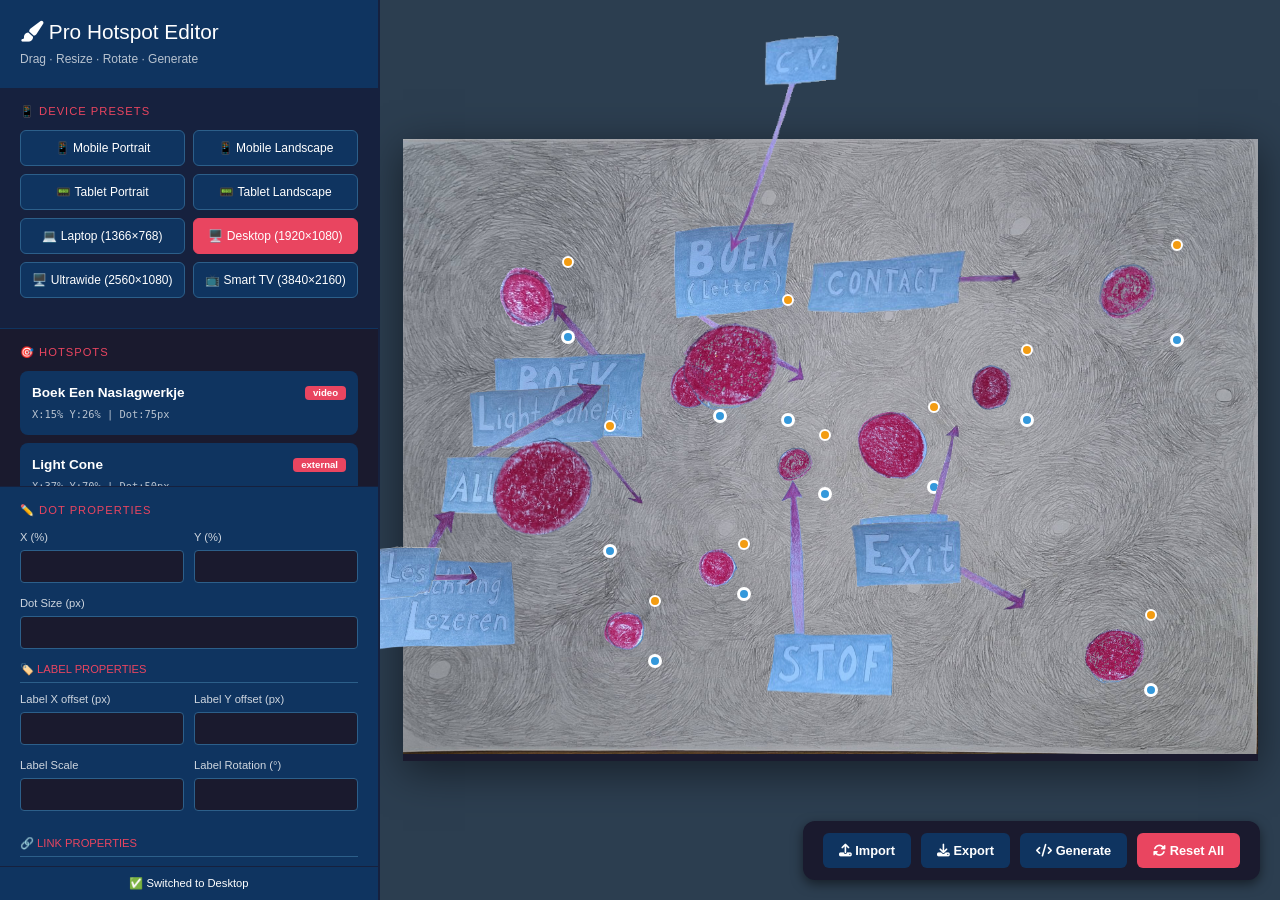
==== editor.html @ 4a000e0f "fixes" ====
<!DOCTYPE html>
<html lang="en">
<head>
  <meta charset="UTF-8">
  <meta name="viewport" content="width=device-width, initial-scale=1.0, viewport-fit=cover">
  <title>Pro Hotspot Editor - Francien van Everdingen</title>
  <link href="https://cdn.jsdelivr.net/npm/bootstrap@5.3.3/dist/css/bootstrap.min.css" rel="stylesheet">
  <link rel="stylesheet" href="https://cdnjs.cloudflare.com/ajax/libs/font-awesome/6.4.0/css/all.min.css">
  <style>
    * { margin: 0; padding: 0; box-sizing: border-box; }
    body { background: #0a0a1a; font-family: 'Segoe UI', sans-serif; overflow: hidden; }
    
    /* Main Layout */
    .editor-container { display: flex; height: 100vh; width: 100vw; }
    
    /* Toolbar - Left Side */
    .toolbar { background: #1a1a2e; color: white; width: 380px; display: flex; flex-direction: column; border-right: 2px solid #16213e; overflow-y: auto; z-index: 100; }
    .toolbar-header { padding: 20px; background: #0f3460; }
    .toolbar-header h2 { margin: 0 0 5px; font-size: 1.3rem; }
    .toolbar-header p { margin: 0; font-size: 0.75rem; opacity: 0.7; }
    
    /* Device Selector */
    .device-section { padding: 15px 20px; background: #16213e; border-bottom: 1px solid #0f3460; }
    .section-title { font-size: 0.7rem; text-transform: uppercase; letter-spacing: 1px; margin-bottom: 10px; color: #e94560; }
    .device-grid { display: grid; grid-template-columns: repeat(2, 1fr); gap: 8px; margin-bottom: 15px; }
    .device-btn { background: #0f3460; border: 1px solid #2c5f8a; color: white; padding: 8px; border-radius: 6px; cursor: pointer; font-size: 0.75rem; transition: all 0.2s; text-align: center; }
    .device-btn:hover { background: #1a5276; }
    .device-btn.active { background: #e94560; border-color: #e94560; }
    .orientation-toggle { display: flex; gap: 10px; margin-top: 10px; }
    .ori-btn { flex: 1; background: #0f3460; border: 1px solid #2c5f8a; color: white; padding: 6px; border-radius: 6px; cursor: pointer; font-size: 0.7rem; text-align: center; }
    .ori-btn.active { background: #e94560; }
    
    /* Hotspot List */
    .hotspot-section { flex: 1; overflow-y: auto; padding: 15px 20px; }
    .hotspot-item { background: #0f3460; border-radius: 8px; padding: 10px; margin-bottom: 8px; cursor: pointer; border: 2px solid transparent; transition: all 0.2s; }
    .hotspot-item:hover { background: #1a5276; transform: translateX(3px); }
    .hotspot-item.selected { border-color: #e94560; background: #1a5276; }
    .hotspot-name { font-weight: bold; font-size: 0.85rem; display: flex; justify-content: space-between; align-items: center; }
    .hotspot-name .badge { background: #e94560; padding: 2px 8px; border-radius: 4px; font-size: 0.6rem; }
    .hotspot-coords { font-size: 0.65rem; opacity: 0.7; font-family: monospace; margin-top: 4px; }
    
    /* Property Editor */
    .property-editor { background: #0f3460; border-top: 1px solid #16213e; padding: 15px 20px; max-height: 380px; overflow-y: auto; }
    .prop-group { margin-bottom: 12px; }
    .prop-group label { display: block; font-size: 0.7rem; margin-bottom: 4px; opacity: 0.8; }
    .prop-group input, .prop-group select { width: 100%; padding: 6px 10px; background: #1a1a2e; border: 1px solid #2c5f8a; color: white; border-radius: 4px; font-size: 0.8rem; }
    .prop-row { display: flex; gap: 10px; }
    .prop-row .prop-group { flex: 1; }
    .section-divider { font-size: 0.7rem; margin: 12px 0 8px; color: #e94560; border-bottom: 1px solid #2c5f8a; padding-bottom: 4px; }
    
    /* Preview Area */
    .preview-area { flex: 1; background: #2c3e50; display: flex; align-items: center; justify-content: center; overflow: auto; position: relative; }
    .artboard-frame { background: #1a1a2e; box-shadow: 0 10px 40px rgba(0,0,0,0.5); position: relative; transition: all 0.2s ease; }
    .artwork-container { position: relative; display: inline-block; }
    .artwork-image { display: block; width: 100%; height: auto; user-select: none; pointer-events: none; }
    .hotspots-layer { position: absolute; top: 0; left: 0; width: 100%; height: 100%; }
    
    /* Hotspot Editor Elements */
    .hotspot-edit { position: absolute; z-index: 50; }
    .hotspot-edit.selected { z-index: 100; }
    .hotspot-dot-edit { position: absolute; top: 50%; left: 50%; transform: translate(-50%, -50%); background-size: contain; background-repeat: no-repeat; background-position: center; cursor: move; }
    .hotspot-dot-edit::after { content: ''; position: absolute; top: -3px; left: -3px; right: -3px; bottom: -3px; border: 2px solid #e94560; border-radius: 50%; opacity: 0; pointer-events: none; }
    .hotspot-edit.selected .hotspot-dot-edit::after { opacity: 1; }
    .dot-resize { position: absolute; width: 14px; height: 14px; background: #e94560; border: 2px solid white; border-radius: 50%; bottom: -7px; right: -7px; cursor: se-resize; z-index: 102; }
    .label-edit { position: absolute; cursor: move; }
    .label-edit img { display: block; max-width: none; pointer-events: none; }
    .label-resize { position: absolute; width: 12px; height: 12px; background: #3498db; border: 2px solid white; border-radius: 50%; bottom: -6px; right: -6px; cursor: se-resize; z-index: 102; }
    .label-rotate { position: absolute; width: 12px; height: 12px; background: #f39c12; border: 2px solid white; border-radius: 50%; top: -6px; right: -6px; cursor: grab; z-index: 102; }
    
    /* Control Panel */
    .control-panel { position: fixed; bottom: 20px; right: 20px; background: #1a1a2e; border-radius: 12px; padding: 12px 20px; display: flex; gap: 10px; z-index: 200; box-shadow: 0 4px 12px rgba(0,0,0,0.5); }
    .control-panel button { background: #e94560; border: none; color: white; padding: 8px 16px; border-radius: 6px; cursor: pointer; font-weight: bold; font-size: 0.8rem; }
    .control-panel button.secondary { background: #0f3460; }
    .control-panel button:hover { opacity: 0.9; transform: scale(1.02); }
    
    /* Modal */
    .modal-overlay { position: fixed; top: 0; left: 0; width: 100%; height: 100%; background: rgba(0,0,0,0.95); z-index: 1000; display: none; align-items: center; justify-content: center; }
    .modal-content { background: #1a1a2e; border-radius: 16px; max-width: 95%; max-height: 90%; width: 1000px; overflow: hidden; display: flex; flex-direction: column; }
    .modal-header { padding: 20px; border-bottom: 1px solid #0f3460; display: flex; justify-content: space-between; }
    .modal-body { padding: 20px; overflow-y: auto; max-height: 70vh; }
    .modal-body pre { background: #0f3460; padding: 15px; border-radius: 8px; overflow-x: auto; font-size: 11px; color: #a8e6cf; white-space: pre-wrap; }
    .modal-footer { padding: 20px; border-top: 1px solid #0f3460; display: flex; gap: 10px; justify-content: flex-end; }
    .close-modal { background: #e94560; border: none; color: white; padding: 8px 16px; border-radius: 6px; cursor: pointer; }
    .tab-btn { background: none; border: none; color: white; cursor: pointer; padding: 5px 15px; margin-right: 5px; }
    .tab-btn.active { background: #e94560; border-radius: 4px; }
    .code-content { display: none; }
    .code-content.active { display: block; }
    
    .status-bar { padding: 8px 20px; background: #0f3460; font-size: 0.7rem; text-align: center; border-top: 1px solid #16213e; }
    ::-webkit-scrollbar { width: 6px; }
    ::-webkit-scrollbar-track { background: #16213e; }
    ::-webkit-scrollbar-thumb { background: #e94560; border-radius: 3px; }
  </style>
</head>
<body>
<div class="editor-container">
  <div class="toolbar">
    <div class="toolbar-header">
      <h2><i class="fas fa-paintbrush"></i> Pro Hotspot Editor</h2>
      <p>Drag · Resize · Rotate · Generate</p>
    </div>
    
    <div class="device-section">
      <div class="section-title">📱 DEVICE PRESETS</div>
      <div class="device-grid" id="deviceGrid">
        <button class="device-btn" data-device="mobile-portrait">📱 Mobile Portrait</button>
        <button class="device-btn" data-device="mobile-landscape">📱 Mobile Landscape</button>
        <button class="device-btn" data-device="tablet-portrait">📟 Tablet Portrait</button>
        <button class="device-btn" data-device="tablet-landscape">📟 Tablet Landscape</button>
        <button class="device-btn" data-device="laptop">💻 Laptop (1366×768)</button>
        <button class="device-btn active" data-device="desktop">🖥️ Desktop (1920×1080)</button>
        <button class="device-btn" data-device="ultrawide">🖥️ Ultrawide (2560×1080)</button>
        <button class="device-btn" data-device="tv">📺 Smart TV (3840×2160)</button>
      </div>
    </div>
    
    <div class="hotspot-section">
      <div class="section-title">🎯 HOTSPOTS</div>
      <div id="hotspotList"></div>
      <button id="addHotspotBtn" style="width:100%; margin-top:10px; background:#e94560; border:none; color:white; padding:8px; border-radius:6px; cursor:pointer;"><i class="fas fa-plus"></i> Add Hotspot</button>
    </div>
    
    <div class="property-editor" id="propertyEditor">
      <div class="section-title">✏️ DOT PROPERTIES</div>
      <div class="prop-row">
        <div class="prop-group"><label>X (%)</label><input type="number" id="dotX" step="0.1" min="0" max="100"></div>
        <div class="prop-group"><label>Y (%)</label><input type="number" id="dotY" step="0.1" min="0" max="100"></div>
      </div>
      <div class="prop-group"><label>Dot Size (px)</label><input type="number" id="dotSize" step="1" min="20" max="200"></div>
      
      <div class="section-divider">🏷️ LABEL PROPERTIES</div>
      <div class="prop-row">
        <div class="prop-group"><label>Label X offset (px)</label><input type="number" id="labelX" step="1"></div>
        <div class="prop-group"><label>Label Y offset (px)</label><input type="number" id="labelY" step="1"></div>
      </div>
      <div class="prop-row">
        <div class="prop-group"><label>Label Scale</label><input type="number" id="labelScale" step="0.05" min="0.2" max="3"></div>
        <div class="prop-group"><label>Label Rotation (°)</label><input type="number" id="labelRotate" step="5" min="-360" max="360"></div>
      </div>
      
      <div class="section-divider">🔗 LINK PROPERTIES</div>
      <div class="prop-group"><label>Name</label><input type="text" id="hotspotName" placeholder="Hotspot name"></div>
      <div class="prop-group"><label>Type</label><select id="hotspotType"><option value="external">External Link</option><option value="video">YouTube Video</option><option value="pdf">PDF Document</option><option value="image">Image</option><option value="exit">Exit</option></select></div>
      <div class="prop-group"><label>URL / Path</label><input type="text" id="hotspotUrl" placeholder="https://..."></div>
    </div>
    
    <div class="status-bar" id="status">✅ Ready · Click hotspots to edit · Changes auto-save</div>
  </div>
  
  <div class="preview-area">
    <div class="artboard-frame" id="artboardFrame">
      <div class="artwork-container" id="artworkContainer">
        <img class="artwork-image" id="artworkImage" src="images/bg.jpg" alt="Artwork">
        <div class="hotspots-layer" id="hotspotsLayer"></div>
      </div>
    </div>
  </div>
</div>

<div class="control-panel">
  <button id="importConfigBtn" class="secondary"><i class="fas fa-upload"></i> Import</button>
  <button id="exportConfigBtn" class="secondary"><i class="fas fa-download"></i> Export</button>
  <button id="generateCodeBtn" class="secondary"><i class="fas fa-code"></i> Generate</button>
  <button id="resetViewBtn"><i class="fas fa-sync-alt"></i> Reset All</button>
</div>

<div class="modal-overlay" id="codeModal">
  <div class="modal-content">
    <div class="modal-header"><h3><i class="fas fa-code"></i> Generated Code</h3><button class="close-modal" onclick="closeModal()">×</button></div>
    <div class="modal-body">
      <div><button class="tab-btn active" data-tab="html">HTML</button><button class="tab-btn" data-tab="css">CSS</button><button class="tab-btn" data-tab="js">JavaScript</button></div>
      <div id="htmlCode" class="code-content active"><pre id="htmlPre"></pre></div>
      <div id="cssCode" class="code-content"><pre id="cssPre"></pre></div>
      <div id="jsCode" class="code-content"><pre id="jsPre"></pre></div>
    </div>
    <div class="modal-footer"><button class="close-modal" onclick="copyCode()">📋 Copy All</button><button class="close-modal" onclick="closeModal()">Close</button></div>
  </div>
</div>

<script>
// ============================================
// COMPLETE HOTSPOT CONFIGURATION
// ============================================

// All 11 desktop hotspots with full data
const fullHotspotsList = [
  { id: 'hotspot-1', name: 'Boek Een Naslagwerkje', type: 'video', url: 'https://www.youtube-nocookie.com/embed/t-OnJP_u2HI', dotImage: 'reddot-01.png', labelImage: 'images/Boek-naslagwerkje.png', defaultDesktop: { x: 15, y: 26, dotSize: 75, labelX: 0, labelY: 40, labelScale: 0.6, labelRotate: 0 }, defaultMobile: { x: 54, y: 33, dotSize: 70, labelX: -10, labelY: 10, labelScale: 0.62, labelRotate: 0 } },
  { id: 'hotspot-2', name: 'Light Cone', type: 'external', url: 'https://lightcone.org/en/filmmaker-793-francien-van-everdingen', dotImage: 'reddot-02.png', labelImage: 'images/LightCone.png', defaultDesktop: { x: 37, y: 70, dotSize: 50, labelX: -225, labelY: -160, labelScale: 0.65, labelRotate: 0 }, defaultMobile: { x: 22, y: 53, dotSize: 38, labelX: -6, labelY: -12, labelScale: 0.5, labelRotate: 0 } },
  { id: 'hotspot-3', name: 'Allerlei', type: 'external', url: 'https://artoffice.info/kunstenaar/francien-van-everdingen/', dotImage: 'reddot-03.png', labelImage: 'images/Allerlei.png', defaultDesktop: { x: 33.7, y: 40.2, dotSize: 59, labelX: -220, labelY: 25, labelScale: 0.7, labelRotate: 0 }, defaultMobile: { x: 69, y: 64, dotSize: 30, labelX: 40, labelY: -10, labelScale: 0.44, labelRotate: 0 } },
  { id: 'hotspot-4', name: 'Stof', type: 'external', url: 'https://www.etsy.com/shop/hitchhikehijabi', dotImage: 'reddot-04.png', labelImage: 'images/Stof.png', defaultDesktop: { x: 46, y: 53, dotSize: 59, labelX: 1, labelY: 45, labelScale: 0.5, labelRotate: 0 }, defaultMobile: { x: 49, y: 15, dotSize: 64, labelX: -18, labelY: -6, labelScale: 0.6, labelRotate: 0 } },
  { id: 'hotspot-5', name: 'Contact', type: 'image', url: 'images/contact-emailadres.png', dotImage: 'reddot-04.png', labelImage: 'images/Contact.png', defaultDesktop: { x: 85, y: 25, dotSize: 95, labelX: -275, labelY: 5, labelScale: 0.9, labelRotate: 0 }, defaultMobile: { x: 67, y: 74, dotSize: 28, labelX: -18, labelY: -10, labelScale: 0.54, labelRotate: 0 } },
  { id: 'hotspot-6', name: 'Stichting Lezeren', type: 'external', url: 'http://www.lezeren.nl', dotImage: 'reddot-05.png', labelImage: 'images/StichtingLezeren.png', defaultDesktop: { x: 17, y: 56.8, dotSize: 125, labelX: -115, labelY: 85, labelScale: 0.4, labelRotate: 0 }, defaultMobile: { x: 86, y: 7, dotSize: 62, labelX: -96, labelY: -8, labelScale: 0.5, labelRotate: 0 } },
  { id: 'hotspot-7', name: 'Nederlandse Les', type: 'external', url: 'https://preply.in/FRANCIEN6NL3194022810', dotImage: 'reddot-06.png', labelImage: 'images/Nederlandseles.png', defaultDesktop: { x: 26, y: 80, dotSize: 60, labelX: -470, labelY: -165, labelScale: 1, labelRotate: 0 }, defaultMobile: { x: 23, y: 88, dotSize: 30, labelX: -4, labelY: -10, labelScale: 0.58, labelRotate: 0 } },
  { id: 'hotspot-8', name: 'Boek Letters', type: 'video', url: 'https://www.youtube-nocookie.com/embed/ELwjwDY3hUg', dotImage: 'reddot-08.png', labelImage: 'images/Boek-letters.png', defaultDesktop: { x: 57.5, y: 50, dotSize: 80, labelX: -180, labelY: -185, labelScale: 0.6, labelRotate: 0 }, defaultMobile: { x: 77, y: 109, dotSize: 34, labelX: -16, labelY: -10, labelScale: 0.48, labelRotate: 0 } },
  { id: 'hotspot-9', name: 'Films', type: 'pdf', url: '/images/Filmografie-Francien-van-Everdingen.pdf', dotImage: 'reddot-09.png', labelImage: 'images/Films.png', defaultDesktop: { x: 69, y: 40, dotSize: 70, labelX: -100, labelY: 75, labelScale: 1, labelRotate: 0 }, defaultMobile: { x: 29, y: 2, dotSize: 44, labelX: -24, labelY: 16, labelScale: 0.56, labelRotate: 0 } },
  { id: 'hotspot-10', name: 'CV', type: 'pdf', url: '/images/CV-Francien-van-Everdingen-website.pdf', dotImage: 'reddot-10.png', labelImage: 'images/CV.png', defaultDesktop: { x: 38.1, y: 36, dotSize: 120, labelX: 62, labelY: -265, labelScale: 0.85, labelRotate: 0 }, defaultMobile: { x: 31, y: 96, dotSize: 26, labelX: -2, labelY: -12, labelScale: 0.5, labelRotate: 0 } },
  { id: 'hotspot-11', name: 'Exit', type: 'exit', url: '#', dotImage: 'reddot-10.png', labelImage: 'images/Exit.png', defaultDesktop: { x: 83.1, y: 83.5, dotSize: 75, labelX: -225, labelY: -95, labelScale: 0.75, labelRotate: 0 }, defaultMobile: { x: 86, y: 132, dotSize: 34, labelX: -22, labelY: -10, labelScale: 0.5, labelRotate: 0 } }
];

// Device configurations
const devices = {
  'mobile-portrait': { name: 'Mobile Portrait', width: 375, height: 667, image: 'images/mobile-bg.jpg', isMobile: true },
  'mobile-landscape': { name: 'Mobile Landscape', width: 667, height: 375, image: 'images/mobile-bg.jpg', isMobile: true },
  'tablet-portrait': { name: 'Tablet Portrait', width: 768, height: 1024, image: 'images/bg.jpg', isMobile: false },
  'tablet-landscape': { name: 'Tablet Landscape', width: 1024, height: 768, image: 'images/bg.jpg', isMobile: false },
  'laptop': { name: 'Laptop', width: 1366, height: 768, image: 'images/bg.jpg', isMobile: false },
  'desktop': { name: 'Desktop', width: 1920, height: 1080, image: 'images/bg.jpg', isMobile: false },
  'ultrawide': { name: 'Ultrawide', width: 2560, height: 1080, image: 'images/bg.jpg', isMobile: false },
  'tv': { name: 'Smart TV', width: 3840, height: 2160, image: 'images/bg.jpg', isMobile: false }
};

// State
let hotspots = [];
let selectedId = null;
let currentDevice = 'desktop';
let isDraggingDot = false, isDraggingLabel = false, isResizingDot = false, isResizingLabel = false, isRotatingLabel = false;
let dragTargetId = null, dragStart = { x: 0, y: 0, startX: 0, startY: 0, startVal1: 0, startVal2: 0, startAngle: 0 };

// Load from localStorage or initialize
function loadConfig() {
  const saved = localStorage.getItem('hotspotEditorConfig');
  if (saved) {
    try {
      const parsed = JSON.parse(saved);
      hotspots = parsed;
      updateStatus('Config loaded from storage');
      return;
    } catch(e) {}
  }
  // Initialize with default values
  hotspots = fullHotspotsList.map(h => ({
    id: h.id, name: h.name, type: h.type, url: h.url, dotImage: h.dotImage, labelImage: h.labelImage,
    desktop: { ...h.defaultDesktop }, mobile: { ...h.defaultMobile }
  }));
  saveConfig();
}

function saveConfig() { localStorage.setItem('hotspotEditorConfig', JSON.stringify(hotspots)); updateStatus('Auto-saved'); }

function getCurrentSettings(hotspot) { return hotspot[currentDevice.includes('mobile') ? 'mobile' : 'desktop']; }

function updateStatus(msg) { const el = document.getElementById('status'); if(el) { el.innerHTML = '✅ ' + msg; setTimeout(() => { if(el.innerHTML === '✅ ' + msg) el.innerHTML = '✅ Ready · Auto-save enabled'; }, 2000); } }

// Rendering
function renderHotspotList() {
  const container = document.getElementById('hotspotList');
  if (!container) return;
  container.innerHTML = '';
  hotspots.forEach(h => {
    const settings = getCurrentSettings(h);
    const item = document.createElement('div');
    item.className = 'hotspot-item' + (selectedId === h.id ? ' selected' : '');
    item.onclick = () => selectHotspot(h.id);
    item.innerHTML = '<div class="hotspot-name"><span>' + h.name + '</span><span class="badge">' + h.type + '</span></div><div class="hotspot-coords">X:' + settings.x + '% Y:' + settings.y + '% | Dot:' + settings.dotSize + 'px</div>';
    container.appendChild(item);
  });
}

function selectHotspot(id) {
  selectedId = id;
  const hotspot = hotspots.find(h => h.id === id);
  if (hotspot) {
    const s = getCurrentSettings(hotspot);
    document.getElementById('dotX').value = s.x;
    document.getElementById('dotY').value = s.y;
    document.getElementById('dotSize').value = s.dotSize;
    document.getElementById('labelX').value = s.labelX;
    document.getElementById('labelY').value = s.labelY;
    document.getElementById('labelScale').value = s.labelScale;
    document.getElementById('labelRotate').value = s.labelRotate || 0;
    document.getElementById('hotspotName').value = hotspot.name;
    document.getElementById('hotspotType').value = hotspot.type;
    document.getElementById('hotspotUrl').value = hotspot.url;
  }
  renderHotspotList();
  renderCanvas();
}

function updateFromProps() {
  if (!selectedId) return;
  const hotspot = hotspots.find(h => h.id === selectedId);
  if (hotspot) {
    const s = getCurrentSettings(hotspot);
    s.x = parseFloat(document.getElementById('dotX').value);
    s.y = parseFloat(document.getElementById('dotY').value);
    s.dotSize = parseInt(document.getElementById('dotSize').value);
    s.labelX = parseInt(document.getElementById('labelX').value);
    s.labelY = parseInt(document.getElementById('labelY').value);
    s.labelScale = parseFloat(document.getElementById('labelScale').value);
    s.labelRotate = parseInt(document.getElementById('labelRotate').value);
    hotspot.name = document.getElementById('hotspotName').value;
    hotspot.type = document.getElementById('hotspotType').value;
    hotspot.url = document.getElementById('hotspotUrl').value;
    saveConfig();
    renderHotspotList();
    renderCanvas();
  }
}

function renderCanvas() {
  const container = document.getElementById('hotspotsLayer');
  if (!container) return;
  container.innerHTML = '';
  hotspots.forEach(hotspot => {
    const s = getCurrentSettings(hotspot);
    const wrapper = document.createElement('div');
    wrapper.className = 'hotspot-edit' + (selectedId === hotspot.id ? ' selected' : '');
    wrapper.setAttribute('data-id', hotspot.id);
    wrapper.style.position = 'absolute';
    wrapper.style.left = `calc(${s.x}% - ${s.dotSize / 2}px)`;
    wrapper.style.top = `calc(${s.y}% - ${s.dotSize / 2}px)`;
    wrapper.style.width = `${s.dotSize}px`;
    wrapper.style.height = `${s.dotSize}px`;
    
    const dot = document.createElement('div');
    dot.className = 'hotspot-dot-edit';
    dot.style.width = '100%';
    dot.style.height = '100%';
    dot.style.backgroundImage = `url('images/${hotspot.dotImage}')`;
    wrapper.appendChild(dot);
    
    const dotResize = document.createElement('div');
    dotResize.className = 'dot-resize';
    dotResize.onmousedown = (e) => { e.stopPropagation(); startDotResize(e, hotspot.id); };
    wrapper.appendChild(dotResize);
    
    const labelDiv = document.createElement('div');
    labelDiv.className = 'label-edit';
    labelDiv.style.position = 'absolute';
    labelDiv.style.left = `${s.labelX}px`;
    labelDiv.style.top = `${s.labelY}px`;
    labelDiv.style.transform = `scale(${s.labelScale}) rotate(${s.labelRotate || 0}deg)`;
    labelDiv.style.transformOrigin = 'top left';
    const img = document.createElement('img');
    img.src = hotspot.labelImage;
    img.alt = hotspot.name;
    img.style.maxWidth = 'none';
    labelDiv.appendChild(img);
    wrapper.appendChild(labelDiv);
    
    const labelResize = document.createElement('div');
    labelResize.className = 'label-resize';
    labelResize.onmousedown = (e) => { e.stopPropagation(); startLabelResize(e, hotspot.id); };
    wrapper.appendChild(labelResize);
    
    const labelRotate = document.createElement('div');
    labelRotate.className = 'label-rotate';
    labelRotate.onmousedown = (e) => { e.stopPropagation(); startLabelRotate(e, hotspot.id); };
    wrapper.appendChild(labelRotate);
    
    wrapper.onmousedown = (e) => { if(e.target === dotResize || e.target === labelResize || e.target === labelRotate) return; startDragDot(e, hotspot.id); };
    labelDiv.onmousedown = (e) => { e.stopPropagation(); startDragLabel(e, hotspot.id); };
    
    container.appendChild(wrapper);
  });
}

// Drag handlers
function startDragDot(e, id) { isDraggingDot = true; dragTargetId = id; const h = hotspots.find(h=>h.id===id); const s=getCurrentSettings(h); dragStart = { x: e.clientX, y: e.clientY, startX: s.x, startY: s.y }; document.addEventListener('mousemove', onDragDot); document.addEventListener('mouseup', stopDragDot); }
function onDragDot(e) { if(!isDraggingDot) return; const h=hotspots.find(h=>h.id===dragTargetId); if(!h) return; const s=getCurrentSettings(h); const rect=document.getElementById('artworkContainer').getBoundingClientRect(); let newX = dragStart.startX + ((e.clientX - dragStart.x) / rect.width) * 100; let newY = dragStart.startY + ((e.clientY - dragStart.y) / rect.height) * 100; s.x = Math.min(100, Math.max(0, newX)); s.y = Math.min(100, Math.max(0, newY)); if(selectedId===dragTargetId) { document.getElementById('dotX').value = s.x; document.getElementById('dotY').value = s.y; } renderCanvas(); saveConfig(); }
function stopDragDot() { isDraggingDot = false; document.removeEventListener('mousemove', onDragDot); document.removeEventListener('mouseup', stopDragDot); updateStatus('Dot moved'); }

function startDragLabel(e, id) { isDraggingLabel = true; dragTargetId = id; const h=hotspots.find(h=>h.id===id); const s=getCurrentSettings(h); dragStart = { x: e.clientX, y: e.clientY, startX: s.labelX, startY: s.labelY }; document.addEventListener('mousemove', onDragLabel); document.addEventListener('mouseup', stopDragLabel); }
function onDragLabel(e) { if(!isDraggingLabel) return; const h=hotspots.find(h=>h.id===dragTargetId); if(!h) return; const s=getCurrentSettings(h); s.labelX = dragStart.startX + (e.clientX - dragStart.x); s.labelY = dragStart.startY + (e.clientY - dragStart.y); if(selectedId===dragTargetId) { document.getElementById('labelX').value = s.labelX; document.getElementById('labelY').value = s.labelY; } renderCanvas(); saveConfig(); }
function stopDragLabel() { isDraggingLabel = false; document.removeEventListener('mousemove', onDragLabel); document.removeEventListener('mouseup', stopDragLabel); updateStatus('Label moved'); }

function startDotResize(e, id) { isResizingDot = true; dragTargetId = id; const h=hotspots.find(h=>h.id===id); const s=getCurrentSettings(h); dragStart = { x: e.clientX, y: e.clientY, startVal: s.dotSize }; document.addEventListener('mousemove', onDotResize); document.addEventListener('mouseup', stopDotResize); }
function onDotResize(e) { if(!isResizingDot) return; const h=hotspots.find(h=>h.id===dragTargetId); if(!h) return; const s=getCurrentSettings(h); let delta = (e.clientX - dragStart.x + e.clientY - dragStart.y)/2; let newSize = dragStart.startVal + delta; s.dotSize = Math.min(200, Math.max(20, newSize)); if(selectedId===dragTargetId) document.getElementById('dotSize').value = s.dotSize; renderCanvas(); saveConfig(); }
function stopDotResize() { isResizingDot = false; document.removeEventListener('mousemove', onDotResize); document.removeEventListener('mouseup', stopDotResize); updateStatus('Dot resized'); }

function startLabelResize(e, id) { isResizingLabel = true; dragTargetId = id; const h=hotspots.find(h=>h.id===id); const s=getCurrentSettings(h); dragStart = { x: e.clientX, y: e.clientY, startVal: s.labelScale }; document.addEventListener('mousemove', onLabelResize); document.addEventListener('mouseup', stopLabelResize); }
function onLabelResize(e) { if(!isResizingLabel) return; const h=hotspots.find(h=>h.id===dragTargetId); if(!h) return; const s=getCurrentSettings(h); let delta = (e.clientX - dragStart.x + e.clientY - dragStart.y)/100; let newScale = dragStart.startVal + delta; s.labelScale = Math.min(3, Math.max(0.2, newScale)); if(selectedId===dragTargetId) document.getElementById('labelScale').value = s.labelScale; renderCanvas(); saveConfig(); }
function stopLabelResize() { isResizingLabel = false; document.removeEventListener('mousemove', onLabelResize); document.removeEventListener('mouseup', stopLabelResize); updateStatus('Label resized'); }

function startLabelRotate(e, id) { isRotatingLabel = true; dragTargetId = id; const h=hotspots.find(h=>h.id===id); const s=getCurrentSettings(h); const rect = document.getElementById(`hotspotsLayer`).getBoundingClientRect(); const centerX = dragStart.startX; const centerY = dragStart.startY; dragStart = { x: e.clientX, y: e.clientY, startAngle: s.labelRotate || 0 }; document.addEventListener('mousemove', onLabelRotate); document.addEventListener('mouseup', stopLabelRotate); }
function onLabelRotate(e) { if(!isRotatingLabel) return; const h=hotspots.find(h=>h.id===dragTargetId); if(!h) return; const s=getCurrentSettings(h); const deltaX = e.clientX - dragStart.x; let newAngle = dragStart.startAngle + deltaX / 2; s.labelRotate = newAngle % 360; if(selectedId===dragTargetId) document.getElementById('labelRotate').value = s.labelRotate; renderCanvas(); saveConfig(); }
function stopLabelRotate() { isRotatingLabel = false; document.removeEventListener('mousemove', onLabelRotate); document.removeEventListener('mouseup', stopLabelRotate); updateStatus('Label rotated'); }

function addHotspot() {
  const newId = 'custom-' + Date.now();
  hotspots.push({ id: newId, name: 'New Hotspot', type: 'external', url: 'https://example.com', dotImage: 'reddot-01.png', labelImage: 'images/placeholder.png', desktop: { x: 50, y: 50, dotSize: 60, labelX: 0, labelY: 40, labelScale: 0.6, labelRotate: 0 }, mobile: { x: 50, y: 50, dotSize: 60, labelX: 0, labelY: 40, labelScale: 0.6, labelRotate: 0 } });
  selectHotspot(newId);
  saveConfig();
  updateStatus('Added new hotspot');
}

function switchDevice(deviceId) {
  currentDevice = deviceId;
  const device = devices[deviceId];
  const frame = document.getElementById('artboardFrame');
  const image = document.getElementById('artworkImage');
  frame.style.width = device.width + 'px';
  frame.style.maxWidth = '95%';
  image.src = device.image;
  document.querySelectorAll('.device-btn').forEach(btn => btn.classList.remove('active'));
  document.querySelector(`[data-device="${deviceId}"]`).classList.add('active');
  if(selectedId) selectHotspot(selectedId);
  renderHotspotList();
  renderCanvas();
  updateStatus(`Switched to ${device.name}`);
}

function resetAll() {
  hotspots = fullHotspotsList.map(h => ({ id: h.id, name: h.name, type: h.type, url: h.url, dotImage: h.dotImage, labelImage: h.labelImage, desktop: { ...h.defaultDesktop }, mobile: { ...h.defaultMobile } }));
  saveConfig();
  if(selectedId) selectHotspot(selectedId);
  renderHotspotList();
  renderCanvas();
  updateStatus('Reset to defaults');
}

function exportConfig() {
  const data = JSON.stringify(hotspots, null, 2);
  const blob = new Blob([data], {type: 'application/json'});
  const url = URL.createObjectURL(blob);
  const a = document.createElement('a');
  a.href = url;
  a.download = 'hotspot-config.json';
  a.click();
  URL.revokeObjectURL(url);
  updateStatus('Config exported');
}

function importConfig() {
  const input = document.createElement('input');
  input.type = 'file';
  input.accept = 'application/json';
  input.onchange = (e) => {
    const file = e.target.files[0];
    const reader = new FileReader();
    reader.onload = (ev) => {
      try {
        const imported = JSON.parse(ev.target.result);
        hotspots = imported;
        saveConfig();
        if(selectedId) selectHotspot(selectedId);
        renderHotspotList();
        renderCanvas();
        updateStatus('Config imported');
      } catch(err) { updateStatus('Invalid config file'); }
    };
    reader.readAsText(file);
  };
  input.click();
}

// Code Generation
function generateHTML() { return '<!DOCTYPE html>\n<html lang="en">\n<head>\n  <meta charset="UTF-8">\n  <meta name="viewport" content="width=device-width, initial-scale=1.0">\n  <title>Francien van Everdingen</title>\n  <link href="https://cdn.jsdelivr.net/npm/bootstrap@5.3.3/dist/css/bootstrap.min.css" rel="stylesheet">\n  <link rel="stylesheet" href="css/artboard-2.css">\n</head>\n<body>\n  <main>\n    <div class="artboard artboard--desktop">\n      <div class="artboard__container">\n        <img src="images/bg.jpg" alt="Desktop artwork">\n        <div class="hotspots-container"></div>\n      </div>\n    </div>\n    <div class="artboard artboard--mobile">\n      <div class="artboard__container">\n        <img src="images/mobile-bg.jpg" alt="Mobile artwork">\n        <div class="hotspots-container"></div>\n      </div>\n    </div>\n  </main>\n  <div class="modal fade" id="mediaModal" tabindex="-1">\n    <div class="modal-dialog modal-xl">\n      <div class="modal-content bg-dark text-white">\n        <div class="modal-body p-0">\n          <div id="videoContainer" class="ratio ratio-16x9 d-none">\n            <iframe id="youtubeVideo" allowfullscreen></iframe>\n          </div>\n          <div id="pdfContainer" class="d-none"></div>\n          <div id="imageContainer" class="d-none text-center p-2">\n            <img id="modalImage" style="max-width:100%">\n          </div>\n        </div>\n        <button type="button" class="btn-close btn-close-white position-absolute top-0 end-0 m-2" data-bs-dismiss="modal"></button>\n      </div>\n    </div>\n  </div>\n  <script src="https://cdnjs.cloudflare.com/ajax/libs/pdf.js/3.11.174/pdf.min.js"><\/script>\n  <script src="https://cdn.jsdelivr.net/npm/bootstrap@5.3.3/dist/js/bootstrap.bundle.min.js"><\/script>\n  <script src="js/artboard-2.js"><\/script>\n</body>\n</html>'; }
function generateCSS() { return '*{margin:0;padding:0;box-sizing:border-box}body{background:#dbe4f3;min-height:100vh}.artboard{display:none;width:100%}.artboard--desktop.active,.artboard--mobile.active{display:block}.artboard__container{position:relative;margin:0 auto}.artboard--desktop .artboard__container{max-width:1400px}.artboard--mobile .artboard__container{max-width:480px}.artboard__image{display:block;width:100%;height:auto;pointer-events:none}.hotspots-container{position:absolute;top:0;left:0;width:100%;height:100%}.hotspot{position:absolute;cursor:pointer;z-index:10}.hotspot__dot{position:absolute;top:50%;left:50%;transform:translate(-50%,-50%);background-size:contain;background-repeat:no-repeat;background-position:center;transition:transform 0.2s}.hotspot:hover .hotspot__dot{transform:translate(-50%,-50%) scale(1.1)}.hotspot__label{position:absolute;pointer-events:none;transform-origin:top left}.hotspot__label img{display:block}#pdfContainer{max-height:80vh;overflow-y:auto;background:#111;padding:10px}#pdfContainer canvas{display:block;width:100%;height:auto;margin:0 auto 20px}@media(min-width:768px)and(orientation:landscape){.artboard--desktop.active{display:block}.artboard--mobile.active{display:none}}@media(max-width:767px),(orientation:portrait){.artboard--desktop.active{display:none}.artboard--mobile.active{display:block}}'; }
function generateJS() {
  const desktopConfig = hotspots.map(h => ({ id: h.id, name: h.name, type: h.type, url: h.url, dotImage: h.dotImage, labelImage: h.labelImage, ...h.desktop }));
  const mobileConfig = hotspots.map(h => ({ id: h.id, name: h.name, type: h.type, url: h.url, dotImage: h.dotImage, labelImage: h.labelImage, ...h.mobile }));
  return 'var hotspotsConfig={desktop:' + JSON.stringify(desktopConfig) + ',mobile:' + JSON.stringify(mobileConfig) + '};\nvar decorativeDots={desktop:[{x:43,y:9,size:60,dotImage:"reddot-11.png"},{x:59.8,y:72.7,size:50,dotImage:"reddot-15.png"},{x:57,y:29.5,size:70,dotImage:"reddot-16.png"},{x:77.1,y:63,size:60,dotImage:"reddot-17.png"},{x:96.2,y:41,size:54,dotImage:"reddot-18.png"},{x:56.5,y:20,size:59,dotImage:"reddot-19.png"},{x:48,y:85,size:55,dotImage:"reddot-20.png"},{x:72,y:14,size:80,dotImage:"reddot-21.png"},{x:4.5,y:86,size:59,dotImage:"reddot-22.png"},{x:37.5,y:64,size:59,dotImage:"reddot-23.png"}],mobile:[{x:28,y:40,size:28,dotImage:"reddot-08.png"},{x:56,y:86,size:24,dotImage:"reddot-11.png"}]};\npdfjsLib.GlobalWorkerOptions.workerSrc="https://cdnjs.cloudflare.com/ajax/libs/pdf.js/3.11.174/pdf.worker.min.js";\nfunction createHotspot(c){var a=document.createElement("a");a.className="hotspot";a.style.left=c.x+"%";a.style.top=c.y+"%";var d=document.createElement("div");d.className="hotspot__dot";d.style.backgroundImage="url(\'images/"+c.dotImage+"\')";d.style.width=c.dotSize+"px";d.style.height=c.dotSize+"px";d.style.marginLeft=-(c.dotSize/2)+"px";d.style.marginTop=-(c.dotSize/2)+"px";var l=document.createElement("div");l.className="hotspot__label";var i=document.createElement("img");i.src=c.labelImage;i.alt=c.name;l.appendChild(i);l.style.left=c.labelX+"px";l.style.top=c.labelY+"px";l.style.transform="scale("+c.labelScale+") rotate("+(c.labelRotate||0)+"deg)";a.appendChild(d);a.appendChild(l);if(c.type==="external"){a.href=c.url;a.target="_blank"}else if(c.type==="exit"){a.href="#";a.onclick=function(e){e.preventDefault();window.close()}}else{a.href="#";a.setAttribute("data-bs-toggle","modal");a.setAttribute("data-bs-target","#mediaModal");a.setAttribute("data-type",c.type);a.setAttribute("data-src",c.url)}return a}\nfunction renderArtboard(t){var a=document.querySelector(".artboard--"+t);if(!a)return;var c=a.querySelector(".hotspots-container");if(!c)return;c.innerHTML="";(hotspotsConfig[t]||[]).forEach(function(h){c.appendChild(createHotspot(h))});(decorativeDots[t]||[]).forEach(function(d){var s=document.createElement("span");s.className="hotspot";s.style.position="absolute";s.style.left=d.x+"%";s.style.top=d.y+"%";s.style.width=d.size+"px";s.style.height=d.size+"px";s.style.marginLeft=-(d.size/2)+"px";s.style.marginTop=-(d.size/2)+"px";s.style.backgroundImage="url(\'images/"+d.dotImage+"\')";s.style.backgroundSize="contain";s.style.pointerEvents="none";c.appendChild(s)})}\nasync function renderPDF(u){var c=document.getElementById("pdfContainer");c.innerHTML="<div class=\"text-center p-4\">Loading...</div>";try{var r=await fetch(u);var b=await r.arrayBuffer();var p=await pdfjsLib.getDocument({data:b}).promise;c.innerHTML="";for(var i=1;i<=p.numPages;i++){var page=await p.getPage(i);var v=page.getViewport({scale:1.5});var can=document.createElement("canvas");can.width=v.width;can.height=v.height;can.style.width="100%";await page.render({canvasContext:can.getContext("2d"),viewport:v}).promise;c.appendChild(can)}}catch(e){c.innerHTML="<div class=\"alert alert-danger\">Error</div>"}}\ndocument.addEventListener("DOMContentLoaded",function(){renderArtboard("desktop");renderArtboard("mobile");var setActive=function(){var m=window.innerWidth<=767||matchMedia("(orientation: portrait)").matches;var d=document.querySelector(".artboard--desktop");var mb=document.querySelector(".artboard--mobile");if(d&&mb){d.classList.toggle("active",!m);mb.classList.toggle("active",m)}};setActive();window.addEventListener("resize",setActive)});\nvar modal=document.getElementById("mediaModal");if(modal){modal.addEventListener("show.bs.modal",async function(e){var t=e.relatedTarget;var type=t?.getAttribute("data-type");var src=t?.getAttribute("data-src");var vc=document.getElementById("videoContainer");var pc=document.getElementById("pdfContainer");var ic=document.getElementById("imageContainer");vc.classList.add("d-none");pc.classList.add("d-none");ic.classList.add("d-none");if(type==="video"&&src){vc.classList.remove("d-none");var yt=document.getElementById("youtubeVideo");yt.src=src+(src.includes("?")?"&":"?")+"autoplay=1"}else if(type==="pdf"&&src){pc.classList.remove("d-none");await renderPDF(src)}else if(type==="image"&&src){ic.classList.remove("d-none");document.getElementById("modalImage").src=src}});modal.addEventListener("hidden.bs.modal",function(){var yt=document.getElementById("youtubeVideo");if(yt)yt.src="";document.getElementById("pdfContainer").innerHTML="";document.getElementById("modalImage").src=""})}';
}

function generateFinalCode() {
  document.getElementById('htmlPre').textContent = generateHTML();
  document.getElementById('cssPre').textContent = generateCSS();
  document.getElementById('jsPre').textContent = generateJS();
  document.getElementById('codeModal').style.display = 'flex';
  updateStatus('Code generated!');
}
function copyCode() { navigator.clipboard.writeText(document.getElementById('htmlPre').textContent + '\n\n' + document.getElementById('cssPre').textContent + '\n\n' + document.getElementById('jsPre').textContent); updateStatus('Copied!'); }
function closeModal() { document.getElementById('codeModal').style.display = 'none'; }

// Event Listeners
document.getElementById('dotX')?.addEventListener('change', updateFromProps);
document.getElementById('dotY')?.addEventListener('change', updateFromProps);
document.getElementById('dotSize')?.addEventListener('change', updateFromProps);
document.getElementById('labelX')?.addEventListener('change', updateFromProps);
document.getElementById('labelY')?.addEventListener('change', updateFromProps);
document.getElementById('labelScale')?.addEventListener('change', updateFromProps);
document.getElementById('labelRotate')?.addEventListener('change', updateFromProps);
document.getElementById('hotspotName')?.addEventListener('change', updateFromProps);
document.getElementById('hotspotType')?.addEventListener('change', updateFromProps);
document.getElementById('hotspotUrl')?.addEventListener('change', updateFromProps);
document.getElementById('addHotspotBtn')?.addEventListener('click', addHotspot);
document.getElementById('generateCodeBtn')?.addEventListener('click', generateFinalCode);
document.getElementById('resetViewBtn')?.addEventListener('click', resetAll);
document.getElementById('exportConfigBtn')?.addEventListener('click', exportConfig);
document.getElementById('importConfigBtn')?.addEventListener('click', importConfig);
document.querySelectorAll('.device-btn').forEach(btn => btn.addEventListener('click', () => switchDevice(btn.getAttribute('data-device'))));
document.querySelectorAll('.tab-btn').forEach(btn => btn.addEventListener('click', function() { document.querySelectorAll('.tab-btn').forEach(b=>b.classList.remove('active')); this.classList.add('active'); document.querySelectorAll('.code-content').forEach(c=>c.classList.remove('active')); document.getElementById(this.getAttribute('data-tab')+'Code').classList.add('active'); }));

// Initialize
loadConfig();
switchDevice('desktop');
</script>
</body>
</html>
---- css/artboard-2.css ----
* {
  margin: 0;
  padding: 0;
  box-sizing: border-box;
}

body {
  background: #dbe4f3;
  min-height: 100vh;
  font-family: Arial, sans-serif;
}

.page-shell {
  min-height: 100vh;
  display: flex;
  align-items: center;
  justify-content: center;
  padding: 20px;
}

/* ARTBOARD BASE STYLES */
.artboard {
  display: none;
  width: 100%;
}

.artboard--desktop.active,
.artboard--mobile.active {
  display: block;
}

.artboard__container {
  position: relative;
  margin: 0 auto;
  width: 100%;
}

.artboard--desktop .artboard__container {
  max-width: 1400px;
}

.artboard--mobile .artboard__container {
  max-width: 480px;
}

.artboard__image {
  display: block;
  width: 100%;
  height: auto;
  user-select: none;
  -webkit-user-drag: none;
  pointer-events: none;
}

/* HOTSPOT CONTAINER */
.hotspots-container {
  position: absolute;
  top: 0;
  left: 0;
  width: 100%;
  height: 100%;
}

/* HOTSPOT STYLES */
.hotspot {
  position: absolute;
  cursor: pointer;
  z-index: 10;
  display: block;
  text-decoration: none;
}

/* Dot styling */
.hotspot__dot {
  position: absolute;
  top: 50%;
  left: 50%;
  transform: translate(-50%, -50%);
  width: 100%;
  height: 100%;
  background-size: contain;
  background-repeat: no-repeat;
  background-position: center;
  transition: transform 0.2s ease;
}

.hotspot:hover .hotspot__dot {
  transform: translate(-50%, -50%) scale(1.1);
}

/* Label styling */
.hotspot__label {
  position: absolute;
  pointer-events: none;
  transform-origin: top left;
}

.hotspot__label img {
  display: block;
  width: auto;
  height: auto;
  max-width: none;
}

/* MODAL STYLES */
.modal-dark .modal-content {
  background: #222;
  color: #fff;
}

.btn-close-white {
  filter: invert(1) grayscale(100%) brightness(200%);
  z-index: 1051;
}

#pdfContainer {
  max-height: 80vh;
  overflow-y: auto;
  background: #111;
  padding: 10px;
}

#pdfContainer canvas {
  display: block;
  width: 100%;
  height: auto;
  margin: 0 auto 20px;
  box-shadow: 0 2px 8px rgba(0,0,0,0.3);
}

#imageContainer img {
  max-width: 100%;
  max-height: 80vh;
  object-fit: contain;
}

/* RESPONSIVE BREAKPOINTS */
@media (min-width: 768px) and (orientation: landscape) {
  .artboard--desktop.active {
    display: block;
  }
  .artboard--mobile.active {
    display: none;
  }
}

@media (max-width: 767px), (orientation: portrait) {
  .artboard--desktop.active {
    display: none;
  }
  .artboard--mobile.active {
    display: block;
  }
}

/* Small adjustments for tablets in portrait */
@media (min-width: 768px) and (max-width: 1024px) and (orientation: portrait) {
  .artboard--desktop.active {
    display: none;
  }
  .artboard--mobile.active {
    display: block;
  }
  .artboard--mobile .artboard__container {
    max-width: 700px;
  }
}


/* Fix for dot centering */
.hotspot__dot {
  position: absolute;
  top: 50%;
  left: 50%;
  transform: translate(-50%, -50%);
  background-size: contain;
  background-repeat: no-repeat;
  background-position: center;
  background-color: transparent;
  transition: transform 0.2s ease;
}

/* Ensure decorative dots are properly positioned */
.hotspot--decor {
  position: absolute;
  background-size: contain;
  background-repeat: no-repeat;
  background-position: center;
  pointer-events: none;
}
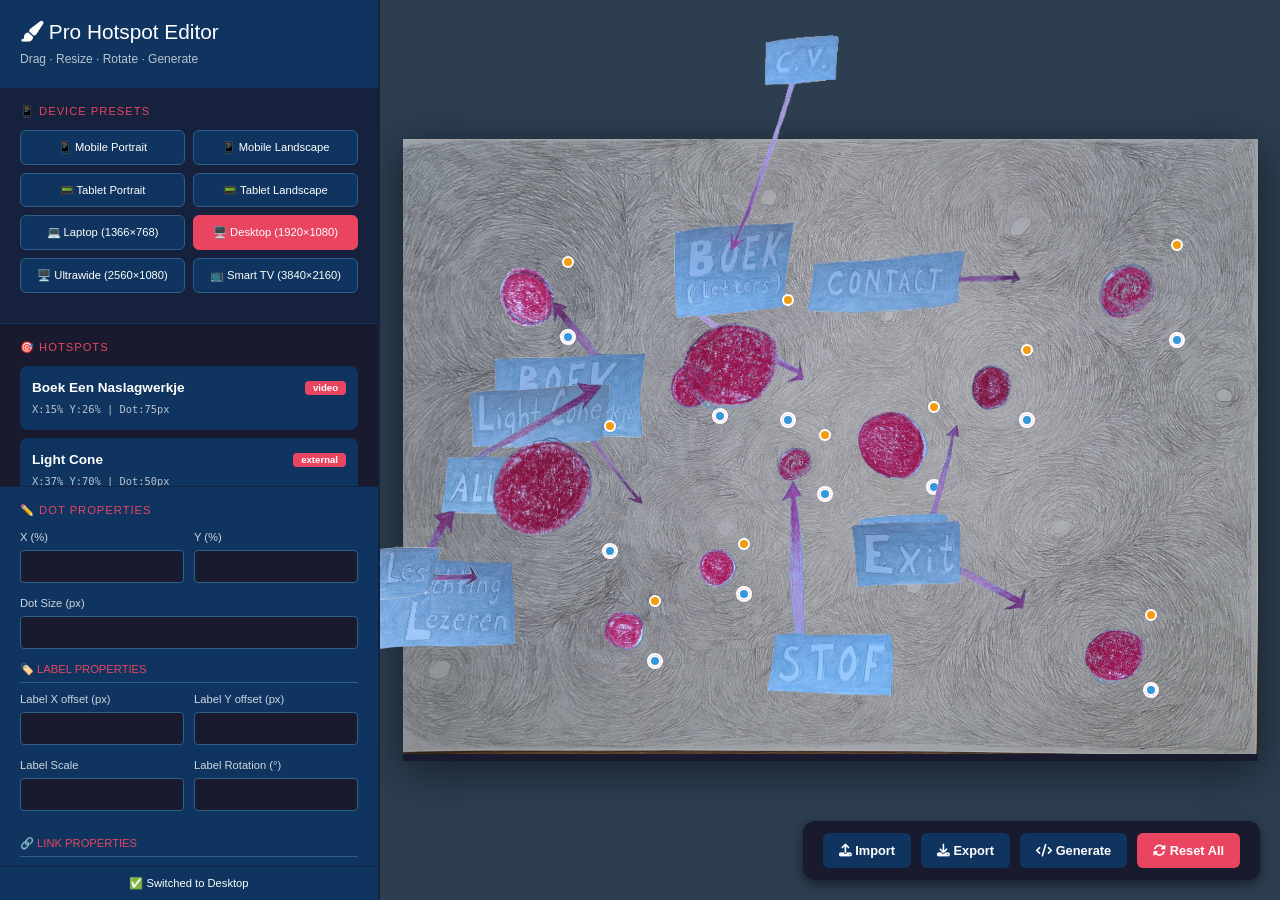
==== commit 86c3d95a: "Fixes" ====
--- a/editor.html
+++ b/editor.html
@@ -10,27 +10,20 @@
     * { margin: 0; padding: 0; box-sizing: border-box; }
     body { background: #0a0a1a; font-family: 'Segoe UI', sans-serif; overflow: hidden; }
     
-    /* Main Layout */
     .editor-container { display: flex; height: 100vh; width: 100vw; }
     
-    /* Toolbar - Left Side */
     .toolbar { background: #1a1a2e; color: white; width: 380px; display: flex; flex-direction: column; border-right: 2px solid #16213e; overflow-y: auto; z-index: 100; }
     .toolbar-header { padding: 20px; background: #0f3460; }
     .toolbar-header h2 { margin: 0 0 5px; font-size: 1.3rem; }
     .toolbar-header p { margin: 0; font-size: 0.75rem; opacity: 0.7; }
     
-    /* Device Selector */
     .device-section { padding: 15px 20px; background: #16213e; border-bottom: 1px solid #0f3460; }
     .section-title { font-size: 0.7rem; text-transform: uppercase; letter-spacing: 1px; margin-bottom: 10px; color: #e94560; }
     .device-grid { display: grid; grid-template-columns: repeat(2, 1fr); gap: 8px; margin-bottom: 15px; }
-    .device-btn { background: #0f3460; border: 1px solid #2c5f8a; color: white; padding: 8px; border-radius: 6px; cursor: pointer; font-size: 0.75rem; transition: all 0.2s; text-align: center; }
+    .device-btn { background: #0f3460; border: 1px solid #2c5f8a; color: white; padding: 8px; border-radius: 6px; cursor: pointer; font-size: 0.7rem; transition: all 0.2s; text-align: center; }
     .device-btn:hover { background: #1a5276; }
     .device-btn.active { background: #e94560; border-color: #e94560; }
-    .orientation-toggle { display: flex; gap: 10px; margin-top: 10px; }
-    .ori-btn { flex: 1; background: #0f3460; border: 1px solid #2c5f8a; color: white; padding: 6px; border-radius: 6px; cursor: pointer; font-size: 0.7rem; text-align: center; }
-    .ori-btn.active { background: #e94560; }
-    
-    /* Hotspot List */
+    
     .hotspot-section { flex: 1; overflow-y: auto; padding: 15px 20px; }
     .hotspot-item { background: #0f3460; border-radius: 8px; padding: 10px; margin-bottom: 8px; cursor: pointer; border: 2px solid transparent; transition: all 0.2s; }
     .hotspot-item:hover { background: #1a5276; transform: translateX(3px); }
@@ -39,7 +32,6 @@
     .hotspot-name .badge { background: #e94560; padding: 2px 8px; border-radius: 4px; font-size: 0.6rem; }
     .hotspot-coords { font-size: 0.65rem; opacity: 0.7; font-family: monospace; margin-top: 4px; }
     
-    /* Property Editor */
     .property-editor { background: #0f3460; border-top: 1px solid #16213e; padding: 15px 20px; max-height: 380px; overflow-y: auto; }
     .prop-group { margin-bottom: 12px; }
     .prop-group label { display: block; font-size: 0.7rem; margin-bottom: 4px; opacity: 0.8; }
@@ -48,32 +40,29 @@
     .prop-row .prop-group { flex: 1; }
     .section-divider { font-size: 0.7rem; margin: 12px 0 8px; color: #e94560; border-bottom: 1px solid #2c5f8a; padding-bottom: 4px; }
     
-    /* Preview Area */
     .preview-area { flex: 1; background: #2c3e50; display: flex; align-items: center; justify-content: center; overflow: auto; position: relative; }
     .artboard-frame { background: #1a1a2e; box-shadow: 0 10px 40px rgba(0,0,0,0.5); position: relative; transition: all 0.2s ease; }
     .artwork-container { position: relative; display: inline-block; }
     .artwork-image { display: block; width: 100%; height: auto; user-select: none; pointer-events: none; }
     .hotspots-layer { position: absolute; top: 0; left: 0; width: 100%; height: 100%; }
     
-    /* Hotspot Editor Elements */
     .hotspot-edit { position: absolute; z-index: 50; }
     .hotspot-edit.selected { z-index: 100; }
     .hotspot-dot-edit { position: absolute; top: 50%; left: 50%; transform: translate(-50%, -50%); background-size: contain; background-repeat: no-repeat; background-position: center; cursor: move; }
     .hotspot-dot-edit::after { content: ''; position: absolute; top: -3px; left: -3px; right: -3px; bottom: -3px; border: 2px solid #e94560; border-radius: 50%; opacity: 0; pointer-events: none; }
     .hotspot-edit.selected .hotspot-dot-edit::after { opacity: 1; }
-    .dot-resize { position: absolute; width: 14px; height: 14px; background: #e94560; border: 2px solid white; border-radius: 50%; bottom: -7px; right: -7px; cursor: se-resize; z-index: 102; }
+    .dot-resize { position: absolute; width: 16px; height: 16px; background: #e94560; border: 2px solid white; border-radius: 50%; bottom: -8px; right: -8px; cursor: se-resize; z-index: 102; }
+    .dot-resize:hover { transform: scale(1.2); }
     .label-edit { position: absolute; cursor: move; }
     .label-edit img { display: block; max-width: none; pointer-events: none; }
     .label-resize { position: absolute; width: 12px; height: 12px; background: #3498db; border: 2px solid white; border-radius: 50%; bottom: -6px; right: -6px; cursor: se-resize; z-index: 102; }
     .label-rotate { position: absolute; width: 12px; height: 12px; background: #f39c12; border: 2px solid white; border-radius: 50%; top: -6px; right: -6px; cursor: grab; z-index: 102; }
     
-    /* Control Panel */
     .control-panel { position: fixed; bottom: 20px; right: 20px; background: #1a1a2e; border-radius: 12px; padding: 12px 20px; display: flex; gap: 10px; z-index: 200; box-shadow: 0 4px 12px rgba(0,0,0,0.5); }
     .control-panel button { background: #e94560; border: none; color: white; padding: 8px 16px; border-radius: 6px; cursor: pointer; font-weight: bold; font-size: 0.8rem; }
     .control-panel button.secondary { background: #0f3460; }
     .control-panel button:hover { opacity: 0.9; transform: scale(1.02); }
     
-    /* Modal */
     .modal-overlay { position: fixed; top: 0; left: 0; width: 100%; height: 100%; background: rgba(0,0,0,0.95); z-index: 1000; display: none; align-items: center; justify-content: center; }
     .modal-content { background: #1a1a2e; border-radius: 16px; max-width: 95%; max-height: 90%; width: 1000px; overflow: hidden; display: flex; flex-direction: column; }
     .modal-header { padding: 20px; border-bottom: 1px solid #0f3460; display: flex; justify-content: space-between; }
@@ -118,6 +107,7 @@
       <div class="section-title">🎯 HOTSPOTS</div>
       <div id="hotspotList"></div>
       <button id="addHotspotBtn" style="width:100%; margin-top:10px; background:#e94560; border:none; color:white; padding:8px; border-radius:6px; cursor:pointer;"><i class="fas fa-plus"></i> Add Hotspot</button>
+      <button id="addAreaBtn" style="width:100%; margin-top:5px; background:#3498db; border:none; color:white; padding:8px; border-radius:6px; cursor:pointer;"><i class="fas fa-vector-square"></i> Add Area (No Label)</button>
     </div>
     
     <div class="property-editor" id="propertyEditor">
@@ -129,19 +119,27 @@
       <div class="prop-group"><label>Dot Size (px)</label><input type="number" id="dotSize" step="1" min="20" max="200"></div>
       
       <div class="section-divider">🏷️ LABEL PROPERTIES</div>
-      <div class="prop-row">
+      <div class="prop-group" id="labelWarning" style="color:#f39c12; font-size:0.7rem; display:none;">⚠️ This is an Area hotspot - no label</div>
+      <div class="prop-row" id="labelProps">
         <div class="prop-group"><label>Label X offset (px)</label><input type="number" id="labelX" step="1"></div>
         <div class="prop-group"><label>Label Y offset (px)</label><input type="number" id="labelY" step="1"></div>
       </div>
-      <div class="prop-row">
+      <div class="prop-row" id="labelProps2">
         <div class="prop-group"><label>Label Scale</label><input type="number" id="labelScale" step="0.05" min="0.2" max="3"></div>
         <div class="prop-group"><label>Label Rotation (°)</label><input type="number" id="labelRotate" step="5" min="-360" max="360"></div>
       </div>
       
       <div class="section-divider">🔗 LINK PROPERTIES</div>
       <div class="prop-group"><label>Name</label><input type="text" id="hotspotName" placeholder="Hotspot name"></div>
-      <div class="prop-group"><label>Type</label><select id="hotspotType"><option value="external">External Link</option><option value="video">YouTube Video</option><option value="pdf">PDF Document</option><option value="image">Image</option><option value="exit">Exit</option></select></div>
-      <div class="prop-group"><label>URL / Path</label><input type="text" id="hotspotUrl" placeholder="https://..."></div>
+      <div class="prop-group"><label>Type</label><select id="hotspotType">
+        <option value="external">External Link</option>
+        <option value="video">YouTube Video</option>
+        <option value="pdf">PDF Document</option>
+        <option value="image">Image</option>
+        <option value="area">Area (No Label - Just Red Dot)</option>
+        <option value="exit">Exit</option>
+      </select></div>
+      <div class="prop-group" id="urlGroup"><label>URL / Path</label><input type="text" id="hotspotUrl" placeholder="https://..."></div>
     </div>
     
     <div class="status-bar" id="status">✅ Ready · Click hotspots to edit · Changes auto-save</div>
@@ -182,22 +180,20 @@
 // COMPLETE HOTSPOT CONFIGURATION
 // ============================================
 
-// All 11 desktop hotspots with full data
 const fullHotspotsList = [
-  { id: 'hotspot-1', name: 'Boek Een Naslagwerkje', type: 'video', url: 'https://www.youtube-nocookie.com/embed/t-OnJP_u2HI', dotImage: 'reddot-01.png', labelImage: 'images/Boek-naslagwerkje.png', defaultDesktop: { x: 15, y: 26, dotSize: 75, labelX: 0, labelY: 40, labelScale: 0.6, labelRotate: 0 }, defaultMobile: { x: 54, y: 33, dotSize: 70, labelX: -10, labelY: 10, labelScale: 0.62, labelRotate: 0 } },
-  { id: 'hotspot-2', name: 'Light Cone', type: 'external', url: 'https://lightcone.org/en/filmmaker-793-francien-van-everdingen', dotImage: 'reddot-02.png', labelImage: 'images/LightCone.png', defaultDesktop: { x: 37, y: 70, dotSize: 50, labelX: -225, labelY: -160, labelScale: 0.65, labelRotate: 0 }, defaultMobile: { x: 22, y: 53, dotSize: 38, labelX: -6, labelY: -12, labelScale: 0.5, labelRotate: 0 } },
-  { id: 'hotspot-3', name: 'Allerlei', type: 'external', url: 'https://artoffice.info/kunstenaar/francien-van-everdingen/', dotImage: 'reddot-03.png', labelImage: 'images/Allerlei.png', defaultDesktop: { x: 33.7, y: 40.2, dotSize: 59, labelX: -220, labelY: 25, labelScale: 0.7, labelRotate: 0 }, defaultMobile: { x: 69, y: 64, dotSize: 30, labelX: 40, labelY: -10, labelScale: 0.44, labelRotate: 0 } },
-  { id: 'hotspot-4', name: 'Stof', type: 'external', url: 'https://www.etsy.com/shop/hitchhikehijabi', dotImage: 'reddot-04.png', labelImage: 'images/Stof.png', defaultDesktop: { x: 46, y: 53, dotSize: 59, labelX: 1, labelY: 45, labelScale: 0.5, labelRotate: 0 }, defaultMobile: { x: 49, y: 15, dotSize: 64, labelX: -18, labelY: -6, labelScale: 0.6, labelRotate: 0 } },
-  { id: 'hotspot-5', name: 'Contact', type: 'image', url: 'images/contact-emailadres.png', dotImage: 'reddot-04.png', labelImage: 'images/Contact.png', defaultDesktop: { x: 85, y: 25, dotSize: 95, labelX: -275, labelY: 5, labelScale: 0.9, labelRotate: 0 }, defaultMobile: { x: 67, y: 74, dotSize: 28, labelX: -18, labelY: -10, labelScale: 0.54, labelRotate: 0 } },
-  { id: 'hotspot-6', name: 'Stichting Lezeren', type: 'external', url: 'http://www.lezeren.nl', dotImage: 'reddot-05.png', labelImage: 'images/StichtingLezeren.png', defaultDesktop: { x: 17, y: 56.8, dotSize: 125, labelX: -115, labelY: 85, labelScale: 0.4, labelRotate: 0 }, defaultMobile: { x: 86, y: 7, dotSize: 62, labelX: -96, labelY: -8, labelScale: 0.5, labelRotate: 0 } },
-  { id: 'hotspot-7', name: 'Nederlandse Les', type: 'external', url: 'https://preply.in/FRANCIEN6NL3194022810', dotImage: 'reddot-06.png', labelImage: 'images/Nederlandseles.png', defaultDesktop: { x: 26, y: 80, dotSize: 60, labelX: -470, labelY: -165, labelScale: 1, labelRotate: 0 }, defaultMobile: { x: 23, y: 88, dotSize: 30, labelX: -4, labelY: -10, labelScale: 0.58, labelRotate: 0 } },
-  { id: 'hotspot-8', name: 'Boek Letters', type: 'video', url: 'https://www.youtube-nocookie.com/embed/ELwjwDY3hUg', dotImage: 'reddot-08.png', labelImage: 'images/Boek-letters.png', defaultDesktop: { x: 57.5, y: 50, dotSize: 80, labelX: -180, labelY: -185, labelScale: 0.6, labelRotate: 0 }, defaultMobile: { x: 77, y: 109, dotSize: 34, labelX: -16, labelY: -10, labelScale: 0.48, labelRotate: 0 } },
-  { id: 'hotspot-9', name: 'Films', type: 'pdf', url: '/images/Filmografie-Francien-van-Everdingen.pdf', dotImage: 'reddot-09.png', labelImage: 'images/Films.png', defaultDesktop: { x: 69, y: 40, dotSize: 70, labelX: -100, labelY: 75, labelScale: 1, labelRotate: 0 }, defaultMobile: { x: 29, y: 2, dotSize: 44, labelX: -24, labelY: 16, labelScale: 0.56, labelRotate: 0 } },
-  { id: 'hotspot-10', name: 'CV', type: 'pdf', url: '/images/CV-Francien-van-Everdingen-website.pdf', dotImage: 'reddot-10.png', labelImage: 'images/CV.png', defaultDesktop: { x: 38.1, y: 36, dotSize: 120, labelX: 62, labelY: -265, labelScale: 0.85, labelRotate: 0 }, defaultMobile: { x: 31, y: 96, dotSize: 26, labelX: -2, labelY: -12, labelScale: 0.5, labelRotate: 0 } },
-  { id: 'hotspot-11', name: 'Exit', type: 'exit', url: '#', dotImage: 'reddot-10.png', labelImage: 'images/Exit.png', defaultDesktop: { x: 83.1, y: 83.5, dotSize: 75, labelX: -225, labelY: -95, labelScale: 0.75, labelRotate: 0 }, defaultMobile: { x: 86, y: 132, dotSize: 34, labelX: -22, labelY: -10, labelScale: 0.5, labelRotate: 0 } }
+  { id: 'hotspot-1', name: 'Boek Een Naslagwerkje', type: 'video', url: 'https://www.youtube-nocookie.com/embed/t-OnJP_u2HI', dotImage: 'reddot-01.png', labelImage: 'images/Boek-naslagwerkje.png', hasLabel: true, defaultDesktop: { x: 15, y: 26, dotSize: 75, labelX: 0, labelY: 40, labelScale: 0.6, labelRotate: 0 }, defaultMobile: { x: 54, y: 33, dotSize: 70, labelX: -10, labelY: 10, labelScale: 0.62, labelRotate: 0 } },
+  { id: 'hotspot-2', name: 'Light Cone', type: 'external', url: 'https://lightcone.org/en/filmmaker-793-francien-van-everdingen', dotImage: 'reddot-02.png', labelImage: 'images/LightCone.png', hasLabel: true, defaultDesktop: { x: 37, y: 70, dotSize: 50, labelX: -225, labelY: -160, labelScale: 0.65, labelRotate: 0 }, defaultMobile: { x: 22, y: 53, dotSize: 38, labelX: -6, labelY: -12, labelScale: 0.5, labelRotate: 0 } },
+  { id: 'hotspot-3', name: 'Allerlei', type: 'external', url: 'https://artoffice.info/kunstenaar/francien-van-everdingen/', dotImage: 'reddot-03.png', labelImage: 'images/Allerlei.png', hasLabel: true, defaultDesktop: { x: 33.7, y: 40.2, dotSize: 59, labelX: -220, labelY: 25, labelScale: 0.7, labelRotate: 0 }, defaultMobile: { x: 69, y: 64, dotSize: 30, labelX: 40, labelY: -10, labelScale: 0.44, labelRotate: 0 } },
+  { id: 'hotspot-4', name: 'Stof', type: 'external', url: 'https://www.etsy.com/shop/hitchhikehijabi', dotImage: 'reddot-04.png', labelImage: 'images/Stof.png', hasLabel: true, defaultDesktop: { x: 46, y: 53, dotSize: 59, labelX: 1, labelY: 45, labelScale: 0.5, labelRotate: 0 }, defaultMobile: { x: 49, y: 15, dotSize: 64, labelX: -18, labelY: -6, labelScale: 0.6, labelRotate: 0 } },
+  { id: 'hotspot-5', name: 'Contact', type: 'image', url: 'images/contact-emailadres.png', dotImage: 'reddot-04.png', labelImage: 'images/Contact.png', hasLabel: true, defaultDesktop: { x: 85, y: 25, dotSize: 95, labelX: -275, labelY: 5, labelScale: 0.9, labelRotate: 0 }, defaultMobile: { x: 67, y: 74, dotSize: 28, labelX: -18, labelY: -10, labelScale: 0.54, labelRotate: 0 } },
+  { id: 'hotspot-6', name: 'Stichting Lezeren', type: 'external', url: 'http://www.lezeren.nl', dotImage: 'reddot-05.png', labelImage: 'images/StichtingLezeren.png', hasLabel: true, defaultDesktop: { x: 17, y: 56.8, dotSize: 125, labelX: -115, labelY: 85, labelScale: 0.4, labelRotate: 0 }, defaultMobile: { x: 86, y: 7, dotSize: 62, labelX: -96, labelY: -8, labelScale: 0.5, labelRotate: 0 } },
+  { id: 'hotspot-7', name: 'Nederlandse Les', type: 'external', url: 'https://preply.in/FRANCIEN6NL3194022810', dotImage: 'reddot-06.png', labelImage: 'images/Nederlandseles.png', hasLabel: true, defaultDesktop: { x: 26, y: 80, dotSize: 60, labelX: -470, labelY: -165, labelScale: 1, labelRotate: 0 }, defaultMobile: { x: 23, y: 88, dotSize: 30, labelX: -4, labelY: -10, labelScale: 0.58, labelRotate: 0 } },
+  { id: 'hotspot-8', name: 'Boek Letters', type: 'video', url: 'https://www.youtube-nocookie.com/embed/ELwjwDY3hUg', dotImage: 'reddot-08.png', labelImage: 'images/Boek-letters.png', hasLabel: true, defaultDesktop: { x: 57.5, y: 50, dotSize: 80, labelX: -180, labelY: -185, labelScale: 0.6, labelRotate: 0 }, defaultMobile: { x: 77, y: 109, dotSize: 34, labelX: -16, labelY: -10, labelScale: 0.48, labelRotate: 0 } },
+  { id: 'hotspot-9', name: 'Films', type: 'pdf', url: '/images/Filmografie-Francien-van-Everdingen.pdf', dotImage: 'reddot-09.png', labelImage: 'images/Films.png', hasLabel: true, defaultDesktop: { x: 69, y: 40, dotSize: 70, labelX: -100, labelY: 75, labelScale: 1, labelRotate: 0 }, defaultMobile: { x: 29, y: 2, dotSize: 44, labelX: -24, labelY: 16, labelScale: 0.56, labelRotate: 0 } },
+  { id: 'hotspot-10', name: 'CV', type: 'pdf', url: '/images/CV-Francien-van-Everdingen-website.pdf', dotImage: 'reddot-10.png', labelImage: 'images/CV.png', hasLabel: true, defaultDesktop: { x: 38.1, y: 36, dotSize: 120, labelX: 62, labelY: -265, labelScale: 0.85, labelRotate: 0 }, defaultMobile: { x: 31, y: 96, dotSize: 26, labelX: -2, labelY: -12, labelScale: 0.5, labelRotate: 0 } },
+  { id: 'hotspot-11', name: 'Exit', type: 'exit', url: '#', dotImage: 'reddot-10.png', labelImage: 'images/Exit.png', hasLabel: true, defaultDesktop: { x: 83.1, y: 83.5, dotSize: 75, labelX: -225, labelY: -95, labelScale: 0.75, labelRotate: 0 }, defaultMobile: { x: 86, y: 132, dotSize: 34, labelX: -22, labelY: -10, labelScale: 0.5, labelRotate: 0 } }
 ];
 
-// Device configurations
 const devices = {
   'mobile-portrait': { name: 'Mobile Portrait', width: 375, height: 667, image: 'images/mobile-bg.jpg', isMobile: true },
   'mobile-landscape': { name: 'Mobile Landscape', width: 667, height: 375, image: 'images/mobile-bg.jpg', isMobile: true },
@@ -209,27 +205,24 @@
   'tv': { name: 'Smart TV', width: 3840, height: 2160, image: 'images/bg.jpg', isMobile: false }
 };
 
-// State
 let hotspots = [];
 let selectedId = null;
 let currentDevice = 'desktop';
 let isDraggingDot = false, isDraggingLabel = false, isResizingDot = false, isResizingLabel = false, isRotatingLabel = false;
-let dragTargetId = null, dragStart = { x: 0, y: 0, startX: 0, startY: 0, startVal1: 0, startVal2: 0, startAngle: 0 };
-
-// Load from localStorage or initialize
+let dragTargetId = null, dragStart = { x: 0, y: 0, startX: 0, startY: 0, startVal1: 0, startVal2: 0 };
+
 function loadConfig() {
   const saved = localStorage.getItem('hotspotEditorConfig');
   if (saved) {
     try {
       const parsed = JSON.parse(saved);
       hotspots = parsed;
-      updateStatus('Config loaded from storage');
+      updateStatus('Config loaded');
       return;
     } catch(e) {}
   }
-  // Initialize with default values
   hotspots = fullHotspotsList.map(h => ({
-    id: h.id, name: h.name, type: h.type, url: h.url, dotImage: h.dotImage, labelImage: h.labelImage,
+    id: h.id, name: h.name, type: h.type, url: h.url, dotImage: h.dotImage, labelImage: h.labelImage, hasLabel: h.hasLabel,
     desktop: { ...h.defaultDesktop }, mobile: { ...h.defaultMobile }
   }));
   saveConfig();
@@ -241,7 +234,6 @@
 
 function updateStatus(msg) { const el = document.getElementById('status'); if(el) { el.innerHTML = '✅ ' + msg; setTimeout(() => { if(el.innerHTML === '✅ ' + msg) el.innerHTML = '✅ Ready · Auto-save enabled'; }, 2000); } }
 
-// Rendering
 function renderHotspotList() {
   const container = document.getElementById('hotspotList');
   if (!container) return;
@@ -251,7 +243,7 @@
     const item = document.createElement('div');
     item.className = 'hotspot-item' + (selectedId === h.id ? ' selected' : '');
     item.onclick = () => selectHotspot(h.id);
-    item.innerHTML = '<div class="hotspot-name"><span>' + h.name + '</span><span class="badge">' + h.type + '</span></div><div class="hotspot-coords">X:' + settings.x + '% Y:' + settings.y + '% | Dot:' + settings.dotSize + 'px</div>';
+    item.innerHTML = '<div class="hotspot-name"><span>' + h.name + '</span><span class="badge">' + (h.type === 'area' ? 'Area' : h.type) + '</span></div><div class="hotspot-coords">X:' + settings.x + '% Y:' + settings.y + '% | Dot:' + settings.dotSize + 'px</div>';
     container.appendChild(item);
   });
 }
@@ -264,13 +256,19 @@
     document.getElementById('dotX').value = s.x;
     document.getElementById('dotY').value = s.y;
     document.getElementById('dotSize').value = s.dotSize;
-    document.getElementById('labelX').value = s.labelX;
-    document.getElementById('labelY').value = s.labelY;
-    document.getElementById('labelScale').value = s.labelScale;
+    document.getElementById('labelX').value = s.labelX || 0;
+    document.getElementById('labelY').value = s.labelY || 0;
+    document.getElementById('labelScale').value = s.labelScale || 1;
     document.getElementById('labelRotate').value = s.labelRotate || 0;
     document.getElementById('hotspotName').value = hotspot.name;
     document.getElementById('hotspotType').value = hotspot.type;
-    document.getElementById('hotspotUrl').value = hotspot.url;
+    document.getElementById('hotspotUrl').value = hotspot.url || '';
+    
+    // Show/hide label properties based on type
+    const isArea = hotspot.type === 'area';
+    document.getElementById('labelWarning').style.display = isArea ? 'block' : 'none';
+    document.getElementById('labelProps').style.display = isArea ? 'none' : 'flex';
+    document.getElementById('labelProps2').style.display = isArea ? 'none' : 'flex';
   }
   renderHotspotList();
   renderCanvas();
@@ -284,18 +282,52 @@
     s.x = parseFloat(document.getElementById('dotX').value);
     s.y = parseFloat(document.getElementById('dotY').value);
     s.dotSize = parseInt(document.getElementById('dotSize').value);
-    s.labelX = parseInt(document.getElementById('labelX').value);
-    s.labelY = parseInt(document.getElementById('labelY').value);
-    s.labelScale = parseFloat(document.getElementById('labelScale').value);
-    s.labelRotate = parseInt(document.getElementById('labelRotate').value);
+    if (hotspot.type !== 'area') {
+      s.labelX = parseInt(document.getElementById('labelX').value);
+      s.labelY = parseInt(document.getElementById('labelY').value);
+      s.labelScale = parseFloat(document.getElementById('labelScale').value);
+      s.labelRotate = parseInt(document.getElementById('labelRotate').value);
+    }
     hotspot.name = document.getElementById('hotspotName').value;
-    hotspot.type = document.getElementById('hotspotType').value;
+    const newType = document.getElementById('hotspotType').value;
+    hotspot.type = newType;
     hotspot.url = document.getElementById('hotspotUrl').value;
+    
+    // If type changed to/from area, update hasLabel
+    if (newType === 'area') {
+      hotspot.hasLabel = false;
+      document.getElementById('labelWarning').style.display = 'block';
+      document.getElementById('labelProps').style.display = 'none';
+      document.getElementById('labelProps2').style.display = 'none';
+    } else {
+      hotspot.hasLabel = true;
+      if (!hotspot.labelImage && hotspot.name && labelImageMap[hotspot.name]) {
+        hotspot.labelImage = labelImageMap[hotspot.name];
+      }
+      document.getElementById('labelWarning').style.display = 'none';
+      document.getElementById('labelProps').style.display = 'flex';
+      document.getElementById('labelProps2').style.display = 'flex';
+    }
+    
     saveConfig();
     renderHotspotList();
     renderCanvas();
   }
 }
+
+const labelImageMap = {
+  'Boek Een Naslagwerkje': 'images/Boek-naslagwerkje.png',
+  'Light Cone': 'images/LightCone.png',
+  'Allerlei': 'images/Allerlei.png',
+  'Stof': 'images/Stof.png',
+  'Contact': 'images/Contact.png',
+  'Stichting Lezeren': 'images/StichtingLezeren.png',
+  'Nederlandse Les': 'images/Nederlandseles.png',
+  'Boek Letters': 'images/Boek-letters.png',
+  'Films': 'images/Films.png',
+  'CV': 'images/CV.png',
+  'Exit': 'images/Exit.png'
+};
 
 function renderCanvas() {
   const container = document.getElementById('hotspotsLayer');
@@ -319,69 +351,97 @@
     dot.style.backgroundImage = `url('images/${hotspot.dotImage}')`;
     wrapper.appendChild(dot);
     
+    // RESIZE HANDLE FOR RED DOT - VISIBLE AND CLICKABLE
     const dotResize = document.createElement('div');
     dotResize.className = 'dot-resize';
+    dotResize.title = 'Drag to resize red dot';
     dotResize.onmousedown = (e) => { e.stopPropagation(); startDotResize(e, hotspot.id); };
     wrapper.appendChild(dotResize);
     
-    const labelDiv = document.createElement('div');
-    labelDiv.className = 'label-edit';
-    labelDiv.style.position = 'absolute';
-    labelDiv.style.left = `${s.labelX}px`;
-    labelDiv.style.top = `${s.labelY}px`;
-    labelDiv.style.transform = `scale(${s.labelScale}) rotate(${s.labelRotate || 0}deg)`;
-    labelDiv.style.transformOrigin = 'top left';
-    const img = document.createElement('img');
-    img.src = hotspot.labelImage;
-    img.alt = hotspot.name;
-    img.style.maxWidth = 'none';
-    labelDiv.appendChild(img);
-    wrapper.appendChild(labelDiv);
-    
-    const labelResize = document.createElement('div');
-    labelResize.className = 'label-resize';
-    labelResize.onmousedown = (e) => { e.stopPropagation(); startLabelResize(e, hotspot.id); };
-    wrapper.appendChild(labelResize);
-    
-    const labelRotate = document.createElement('div');
-    labelRotate.className = 'label-rotate';
-    labelRotate.onmousedown = (e) => { e.stopPropagation(); startLabelRotate(e, hotspot.id); };
-    wrapper.appendChild(labelRotate);
-    
-    wrapper.onmousedown = (e) => { if(e.target === dotResize || e.target === labelResize || e.target === labelRotate) return; startDragDot(e, hotspot.id); };
-    labelDiv.onmousedown = (e) => { e.stopPropagation(); startDragLabel(e, hotspot.id); };
+    // Only show label if not an area hotspot
+    if (hotspot.type !== 'area' && hotspot.labelImage) {
+      const labelDiv = document.createElement('div');
+      labelDiv.className = 'label-edit';
+      labelDiv.style.position = 'absolute';
+      labelDiv.style.left = `${s.labelX || 0}px`;
+      labelDiv.style.top = `${s.labelY || 0}px`;
+      labelDiv.style.transform = `scale(${s.labelScale || 1}) rotate(${s.labelRotate || 0}deg)`;
+      labelDiv.style.transformOrigin = 'top left';
+      const img = document.createElement('img');
+      img.src = hotspot.labelImage;
+      img.alt = hotspot.name;
+      img.style.maxWidth = 'none';
+      labelDiv.appendChild(img);
+      wrapper.appendChild(labelDiv);
+      
+      const labelResize = document.createElement('div');
+      labelResize.className = 'label-resize';
+      labelResize.title = 'Drag to resize label';
+      labelResize.onmousedown = (e) => { e.stopPropagation(); startLabelResize(e, hotspot.id); };
+      wrapper.appendChild(labelResize);
+      
+      const labelRotate = document.createElement('div');
+      labelRotate.className = 'label-rotate';
+      labelRotate.title = 'Drag to rotate label';
+      labelRotate.onmousedown = (e) => { e.stopPropagation(); startLabelRotate(e, hotspot.id); };
+      wrapper.appendChild(labelRotate);
+      
+      labelDiv.onmousedown = (e) => { e.stopPropagation(); startDragLabel(e, hotspot.id); };
+    }
+    
+    wrapper.onmousedown = (e) => { 
+      if(e.target === dotResize || e.target.classList?.contains('dot-resize')) return;
+      startDragDot(e, hotspot.id); 
+    };
     
     container.appendChild(wrapper);
   });
 }
 
-// Drag handlers
-function startDragDot(e, id) { isDraggingDot = true; dragTargetId = id; const h = hotspots.find(h=>h.id===id); const s=getCurrentSettings(h); dragStart = { x: e.clientX, y: e.clientY, startX: s.x, startY: s.y }; document.addEventListener('mousemove', onDragDot); document.addEventListener('mouseup', stopDragDot); }
+function startDragDot(e, id) { isDraggingDot = true; dragTargetId = id; const h=hotspots.find(h=>h.id===id); const s=getCurrentSettings(h); dragStart = { x: e.clientX, y: e.clientY, startX: s.x, startY: s.y }; document.addEventListener('mousemove', onDragDot); document.addEventListener('mouseup', stopDragDot); }
 function onDragDot(e) { if(!isDraggingDot) return; const h=hotspots.find(h=>h.id===dragTargetId); if(!h) return; const s=getCurrentSettings(h); const rect=document.getElementById('artworkContainer').getBoundingClientRect(); let newX = dragStart.startX + ((e.clientX - dragStart.x) / rect.width) * 100; let newY = dragStart.startY + ((e.clientY - dragStart.y) / rect.height) * 100; s.x = Math.min(100, Math.max(0, newX)); s.y = Math.min(100, Math.max(0, newY)); if(selectedId===dragTargetId) { document.getElementById('dotX').value = s.x; document.getElementById('dotY').value = s.y; } renderCanvas(); saveConfig(); }
-function stopDragDot() { isDraggingDot = false; document.removeEventListener('mousemove', onDragDot); document.removeEventListener('mouseup', stopDragDot); updateStatus('Dot moved'); }
+function stopDragDot() { isDraggingDot = false; document.removeEventListener('mousemove', onDragDot); document.removeEventListener('mouseup', stopDragDot); }
 
 function startDragLabel(e, id) { isDraggingLabel = true; dragTargetId = id; const h=hotspots.find(h=>h.id===id); const s=getCurrentSettings(h); dragStart = { x: e.clientX, y: e.clientY, startX: s.labelX, startY: s.labelY }; document.addEventListener('mousemove', onDragLabel); document.addEventListener('mouseup', stopDragLabel); }
 function onDragLabel(e) { if(!isDraggingLabel) return; const h=hotspots.find(h=>h.id===dragTargetId); if(!h) return; const s=getCurrentSettings(h); s.labelX = dragStart.startX + (e.clientX - dragStart.x); s.labelY = dragStart.startY + (e.clientY - dragStart.y); if(selectedId===dragTargetId) { document.getElementById('labelX').value = s.labelX; document.getElementById('labelY').value = s.labelY; } renderCanvas(); saveConfig(); }
-function stopDragLabel() { isDraggingLabel = false; document.removeEventListener('mousemove', onDragLabel); document.removeEventListener('mouseup', stopDragLabel); updateStatus('Label moved'); }
-
-function startDotResize(e, id) { isResizingDot = true; dragTargetId = id; const h=hotspots.find(h=>h.id===id); const s=getCurrentSettings(h); dragStart = { x: e.clientX, y: e.clientY, startVal: s.dotSize }; document.addEventListener('mousemove', onDotResize); document.addEventListener('mouseup', stopDotResize); }
+function stopDragLabel() { isDraggingLabel = false; document.removeEventListener('mousemove', onDragLabel); document.removeEventListener('mouseup', stopDragLabel); }
+
+function startDotResize(e, id) { e.preventDefault(); e.stopPropagation(); isResizingDot = true; dragTargetId = id; const h=hotspots.find(h=>h.id===id); const s=getCurrentSettings(h); dragStart = { x: e.clientX, y: e.clientY, startVal: s.dotSize }; document.addEventListener('mousemove', onDotResize); document.addEventListener('mouseup', stopDotResize); }
 function onDotResize(e) { if(!isResizingDot) return; const h=hotspots.find(h=>h.id===dragTargetId); if(!h) return; const s=getCurrentSettings(h); let delta = (e.clientX - dragStart.x + e.clientY - dragStart.y)/2; let newSize = dragStart.startVal + delta; s.dotSize = Math.min(200, Math.max(20, newSize)); if(selectedId===dragTargetId) document.getElementById('dotSize').value = s.dotSize; renderCanvas(); saveConfig(); }
 function stopDotResize() { isResizingDot = false; document.removeEventListener('mousemove', onDotResize); document.removeEventListener('mouseup', stopDotResize); updateStatus('Dot resized'); }
 
 function startLabelResize(e, id) { isResizingLabel = true; dragTargetId = id; const h=hotspots.find(h=>h.id===id); const s=getCurrentSettings(h); dragStart = { x: e.clientX, y: e.clientY, startVal: s.labelScale }; document.addEventListener('mousemove', onLabelResize); document.addEventListener('mouseup', stopLabelResize); }
 function onLabelResize(e) { if(!isResizingLabel) return; const h=hotspots.find(h=>h.id===dragTargetId); if(!h) return; const s=getCurrentSettings(h); let delta = (e.clientX - dragStart.x + e.clientY - dragStart.y)/100; let newScale = dragStart.startVal + delta; s.labelScale = Math.min(3, Math.max(0.2, newScale)); if(selectedId===dragTargetId) document.getElementById('labelScale').value = s.labelScale; renderCanvas(); saveConfig(); }
-function stopLabelResize() { isResizingLabel = false; document.removeEventListener('mousemove', onLabelResize); document.removeEventListener('mouseup', stopLabelResize); updateStatus('Label resized'); }
-
-function startLabelRotate(e, id) { isRotatingLabel = true; dragTargetId = id; const h=hotspots.find(h=>h.id===id); const s=getCurrentSettings(h); const rect = document.getElementById(`hotspotsLayer`).getBoundingClientRect(); const centerX = dragStart.startX; const centerY = dragStart.startY; dragStart = { x: e.clientX, y: e.clientY, startAngle: s.labelRotate || 0 }; document.addEventListener('mousemove', onLabelRotate); document.addEventListener('mouseup', stopLabelRotate); }
-function onLabelRotate(e) { if(!isRotatingLabel) return; const h=hotspots.find(h=>h.id===dragTargetId); if(!h) return; const s=getCurrentSettings(h); const deltaX = e.clientX - dragStart.x; let newAngle = dragStart.startAngle + deltaX / 2; s.labelRotate = newAngle % 360; if(selectedId===dragTargetId) document.getElementById('labelRotate').value = s.labelRotate; renderCanvas(); saveConfig(); }
-function stopLabelRotate() { isRotatingLabel = false; document.removeEventListener('mousemove', onLabelRotate); document.removeEventListener('mouseup', stopLabelRotate); updateStatus('Label rotated'); }
+function stopLabelResize() { isResizingLabel = false; document.removeEventListener('mousemove', onLabelResize); document.removeEventListener('mouseup', stopLabelResize); }
+
+function startLabelRotate(e, id) { isRotatingLabel = true; dragTargetId = id; const h=hotspots.find(h=>h.id===id); const s=getCurrentSettings(h); dragStart = { x: e.clientX, y: e.clientY, startVal: s.labelRotate || 0 }; document.addEventListener('mousemove', onLabelRotate); document.addEventListener('mouseup', stopLabelRotate); }
+function onLabelRotate(e) { if(!isRotatingLabel) return; const h=hotspots.find(h=>h.id===dragTargetId); if(!h) return; const s=getCurrentSettings(h); let delta = e.clientX - dragStart.x; let newAngle = dragStart.startVal + delta / 2; s.labelRotate = newAngle % 360; if(selectedId===dragTargetId) document.getElementById('labelRotate').value = s.labelRotate; renderCanvas(); saveConfig(); }
+function stopLabelRotate() { isRotatingLabel = false; document.removeEventListener('mousemove', onLabelRotate); document.removeEventListener('mouseup', stopLabelRotate); }
 
 function addHotspot() {
   const newId = 'custom-' + Date.now();
-  hotspots.push({ id: newId, name: 'New Hotspot', type: 'external', url: 'https://example.com', dotImage: 'reddot-01.png', labelImage: 'images/placeholder.png', desktop: { x: 50, y: 50, dotSize: 60, labelX: 0, labelY: 40, labelScale: 0.6, labelRotate: 0 }, mobile: { x: 50, y: 50, dotSize: 60, labelX: 0, labelY: 40, labelScale: 0.6, labelRotate: 0 } });
+  hotspots.push({ 
+    id: newId, name: 'New Hotspot', type: 'external', url: 'https://example.com', 
+    dotImage: 'reddot-01.png', labelImage: 'images/placeholder.png', hasLabel: true,
+    desktop: { x: 50, y: 50, dotSize: 60, labelX: 0, labelY: 40, labelScale: 0.6, labelRotate: 0 }, 
+    mobile: { x: 50, y: 50, dotSize: 60, labelX: 0, labelY: 40, labelScale: 0.6, labelRotate: 0 } 
+  });
   selectHotspot(newId);
   saveConfig();
-  updateStatus('Added new hotspot');
+  updateStatus('Added new hotspot with label');
+}
+
+function addAreaHotspot() {
+  const newId = 'area-' + Date.now();
+  hotspots.push({ 
+    id: newId, name: 'Area ' + (hotspots.filter(h=>h.type==='area').length + 1), type: 'area', url: '#', 
+    dotImage: 'reddot-01.png', labelImage: null, hasLabel: false,
+    desktop: { x: 50, y: 50, dotSize: 60, labelX: 0, labelY: 0, labelScale: 1, labelRotate: 0 }, 
+    mobile: { x: 50, y: 50, dotSize: 60, labelX: 0, labelY: 0, labelScale: 1, labelRotate: 0 } 
+  });
+  selectHotspot(newId);
+  saveConfig();
+  updateStatus('Added area hotspot (no label)');
 }
 
 function switchDevice(deviceId) {
@@ -401,7 +461,10 @@
 }
 
 function resetAll() {
-  hotspots = fullHotspotsList.map(h => ({ id: h.id, name: h.name, type: h.type, url: h.url, dotImage: h.dotImage, labelImage: h.labelImage, desktop: { ...h.defaultDesktop }, mobile: { ...h.defaultMobile } }));
+  hotspots = fullHotspotsList.map(h => ({ 
+    id: h.id, name: h.name, type: h.type, url: h.url, dotImage: h.dotImage, labelImage: h.labelImage, hasLabel: h.hasLabel,
+    desktop: { ...h.defaultDesktop }, mobile: { ...h.defaultMobile } 
+  }));
   saveConfig();
   if(selectedId) selectHotspot(selectedId);
   renderHotspotList();
@@ -418,7 +481,6 @@
   a.download = 'hotspot-config.json';
   a.click();
   URL.revokeObjectURL(url);
-  updateStatus('Config exported');
 }
 
 function importConfig() {
@@ -437,20 +499,19 @@
         renderHotspotList();
         renderCanvas();
         updateStatus('Config imported');
-      } catch(err) { updateStatus('Invalid config file'); }
+      } catch(err) { updateStatus('Invalid config'); }
     };
     reader.readAsText(file);
   };
   input.click();
 }
 
-// Code Generation
 function generateHTML() { return '<!DOCTYPE html>\n<html lang="en">\n<head>\n  <meta charset="UTF-8">\n  <meta name="viewport" content="width=device-width, initial-scale=1.0">\n  <title>Francien van Everdingen</title>\n  <link href="https://cdn.jsdelivr.net/npm/bootstrap@5.3.3/dist/css/bootstrap.min.css" rel="stylesheet">\n  <link rel="stylesheet" href="css/artboard-2.css">\n</head>\n<body>\n  <main>\n    <div class="artboard artboard--desktop">\n      <div class="artboard__container">\n        <img src="images/bg.jpg" alt="Desktop artwork">\n        <div class="hotspots-container"></div>\n      </div>\n    </div>\n    <div class="artboard artboard--mobile">\n      <div class="artboard__container">\n        <img src="images/mobile-bg.jpg" alt="Mobile artwork">\n        <div class="hotspots-container"></div>\n      </div>\n    </div>\n  </main>\n  <div class="modal fade" id="mediaModal" tabindex="-1">\n    <div class="modal-dialog modal-xl">\n      <div class="modal-content bg-dark text-white">\n        <div class="modal-body p-0">\n          <div id="videoContainer" class="ratio ratio-16x9 d-none">\n            <iframe id="youtubeVideo" allowfullscreen></iframe>\n          </div>\n          <div id="pdfContainer" class="d-none"></div>\n          <div id="imageContainer" class="d-none text-center p-2">\n            <img id="modalImage" style="max-width:100%">\n          </div>\n        </div>\n        <button type="button" class="btn-close btn-close-white position-absolute top-0 end-0 m-2" data-bs-dismiss="modal"></button>\n      </div>\n    </div>\n  </div>\n  <script src="https://cdnjs.cloudflare.com/ajax/libs/pdf.js/3.11.174/pdf.min.js"><\/script>\n  <script src="https://cdn.jsdelivr.net/npm/bootstrap@5.3.3/dist/js/bootstrap.bundle.min.js"><\/script>\n  <script src="js/artboard-2.js"><\/script>\n</body>\n</html>'; }
 function generateCSS() { return '*{margin:0;padding:0;box-sizing:border-box}body{background:#dbe4f3;min-height:100vh}.artboard{display:none;width:100%}.artboard--desktop.active,.artboard--mobile.active{display:block}.artboard__container{position:relative;margin:0 auto}.artboard--desktop .artboard__container{max-width:1400px}.artboard--mobile .artboard__container{max-width:480px}.artboard__image{display:block;width:100%;height:auto;pointer-events:none}.hotspots-container{position:absolute;top:0;left:0;width:100%;height:100%}.hotspot{position:absolute;cursor:pointer;z-index:10}.hotspot__dot{position:absolute;top:50%;left:50%;transform:translate(-50%,-50%);background-size:contain;background-repeat:no-repeat;background-position:center;transition:transform 0.2s}.hotspot:hover .hotspot__dot{transform:translate(-50%,-50%) scale(1.1)}.hotspot__label{position:absolute;pointer-events:none;transform-origin:top left}.hotspot__label img{display:block}#pdfContainer{max-height:80vh;overflow-y:auto;background:#111;padding:10px}#pdfContainer canvas{display:block;width:100%;height:auto;margin:0 auto 20px}@media(min-width:768px)and(orientation:landscape){.artboard--desktop.active{display:block}.artboard--mobile.active{display:none}}@media(max-width:767px),(orientation:portrait){.artboard--desktop.active{display:none}.artboard--mobile.active{display:block}}'; }
 function generateJS() {
   const desktopConfig = hotspots.map(h => ({ id: h.id, name: h.name, type: h.type, url: h.url, dotImage: h.dotImage, labelImage: h.labelImage, ...h.desktop }));
   const mobileConfig = hotspots.map(h => ({ id: h.id, name: h.name, type: h.type, url: h.url, dotImage: h.dotImage, labelImage: h.labelImage, ...h.mobile }));
-  return 'var hotspotsConfig={desktop:' + JSON.stringify(desktopConfig) + ',mobile:' + JSON.stringify(mobileConfig) + '};\nvar decorativeDots={desktop:[{x:43,y:9,size:60,dotImage:"reddot-11.png"},{x:59.8,y:72.7,size:50,dotImage:"reddot-15.png"},{x:57,y:29.5,size:70,dotImage:"reddot-16.png"},{x:77.1,y:63,size:60,dotImage:"reddot-17.png"},{x:96.2,y:41,size:54,dotImage:"reddot-18.png"},{x:56.5,y:20,size:59,dotImage:"reddot-19.png"},{x:48,y:85,size:55,dotImage:"reddot-20.png"},{x:72,y:14,size:80,dotImage:"reddot-21.png"},{x:4.5,y:86,size:59,dotImage:"reddot-22.png"},{x:37.5,y:64,size:59,dotImage:"reddot-23.png"}],mobile:[{x:28,y:40,size:28,dotImage:"reddot-08.png"},{x:56,y:86,size:24,dotImage:"reddot-11.png"}]};\npdfjsLib.GlobalWorkerOptions.workerSrc="https://cdnjs.cloudflare.com/ajax/libs/pdf.js/3.11.174/pdf.worker.min.js";\nfunction createHotspot(c){var a=document.createElement("a");a.className="hotspot";a.style.left=c.x+"%";a.style.top=c.y+"%";var d=document.createElement("div");d.className="hotspot__dot";d.style.backgroundImage="url(\'images/"+c.dotImage+"\')";d.style.width=c.dotSize+"px";d.style.height=c.dotSize+"px";d.style.marginLeft=-(c.dotSize/2)+"px";d.style.marginTop=-(c.dotSize/2)+"px";var l=document.createElement("div");l.className="hotspot__label";var i=document.createElement("img");i.src=c.labelImage;i.alt=c.name;l.appendChild(i);l.style.left=c.labelX+"px";l.style.top=c.labelY+"px";l.style.transform="scale("+c.labelScale+") rotate("+(c.labelRotate||0)+"deg)";a.appendChild(d);a.appendChild(l);if(c.type==="external"){a.href=c.url;a.target="_blank"}else if(c.type==="exit"){a.href="#";a.onclick=function(e){e.preventDefault();window.close()}}else{a.href="#";a.setAttribute("data-bs-toggle","modal");a.setAttribute("data-bs-target","#mediaModal");a.setAttribute("data-type",c.type);a.setAttribute("data-src",c.url)}return a}\nfunction renderArtboard(t){var a=document.querySelector(".artboard--"+t);if(!a)return;var c=a.querySelector(".hotspots-container");if(!c)return;c.innerHTML="";(hotspotsConfig[t]||[]).forEach(function(h){c.appendChild(createHotspot(h))});(decorativeDots[t]||[]).forEach(function(d){var s=document.createElement("span");s.className="hotspot";s.style.position="absolute";s.style.left=d.x+"%";s.style.top=d.y+"%";s.style.width=d.size+"px";s.style.height=d.size+"px";s.style.marginLeft=-(d.size/2)+"px";s.style.marginTop=-(d.size/2)+"px";s.style.backgroundImage="url(\'images/"+d.dotImage+"\')";s.style.backgroundSize="contain";s.style.pointerEvents="none";c.appendChild(s)})}\nasync function renderPDF(u){var c=document.getElementById("pdfContainer");c.innerHTML="<div class=\"text-center p-4\">Loading...</div>";try{var r=await fetch(u);var b=await r.arrayBuffer();var p=await pdfjsLib.getDocument({data:b}).promise;c.innerHTML="";for(var i=1;i<=p.numPages;i++){var page=await p.getPage(i);var v=page.getViewport({scale:1.5});var can=document.createElement("canvas");can.width=v.width;can.height=v.height;can.style.width="100%";await page.render({canvasContext:can.getContext("2d"),viewport:v}).promise;c.appendChild(can)}}catch(e){c.innerHTML="<div class=\"alert alert-danger\">Error</div>"}}\ndocument.addEventListener("DOMContentLoaded",function(){renderArtboard("desktop");renderArtboard("mobile");var setActive=function(){var m=window.innerWidth<=767||matchMedia("(orientation: portrait)").matches;var d=document.querySelector(".artboard--desktop");var mb=document.querySelector(".artboard--mobile");if(d&&mb){d.classList.toggle("active",!m);mb.classList.toggle("active",m)}};setActive();window.addEventListener("resize",setActive)});\nvar modal=document.getElementById("mediaModal");if(modal){modal.addEventListener("show.bs.modal",async function(e){var t=e.relatedTarget;var type=t?.getAttribute("data-type");var src=t?.getAttribute("data-src");var vc=document.getElementById("videoContainer");var pc=document.getElementById("pdfContainer");var ic=document.getElementById("imageContainer");vc.classList.add("d-none");pc.classList.add("d-none");ic.classList.add("d-none");if(type==="video"&&src){vc.classList.remove("d-none");var yt=document.getElementById("youtubeVideo");yt.src=src+(src.includes("?")?"&":"?")+"autoplay=1"}else if(type==="pdf"&&src){pc.classList.remove("d-none");await renderPDF(src)}else if(type==="image"&&src){ic.classList.remove("d-none");document.getElementById("modalImage").src=src}});modal.addEventListener("hidden.bs.modal",function(){var yt=document.getElementById("youtubeVideo");if(yt)yt.src="";document.getElementById("pdfContainer").innerHTML="";document.getElementById("modalImage").src=""})}';
+  return 'var hotspotsConfig={desktop:' + JSON.stringify(desktopConfig) + ',mobile:' + JSON.stringify(mobileConfig) + '};\nvar decorativeDots={desktop:[{x:43,y:9,size:60,dotImage:"reddot-11.png"},{x:59.8,y:72.7,size:50,dotImage:"reddot-15.png"},{x:57,y:29.5,size:70,dotImage:"reddot-16.png"},{x:77.1,y:63,size:60,dotImage:"reddot-17.png"},{x:96.2,y:41,size:54,dotImage:"reddot-18.png"},{x:56.5,y:20,size:59,dotImage:"reddot-19.png"},{x:48,y:85,size:55,dotImage:"reddot-20.png"},{x:72,y:14,size:80,dotImage:"reddot-21.png"},{x:4.5,y:86,size:59,dotImage:"reddot-22.png"},{x:37.5,y:64,size:59,dotImage:"reddot-23.png"}],mobile:[{x:28,y:40,size:28,dotImage:"reddot-08.png"},{x:56,y:86,size:24,dotImage:"reddot-11.png"}]};\npdfjsLib.GlobalWorkerOptions.workerSrc="https://cdnjs.cloudflare.com/ajax/libs/pdf.js/3.11.174/pdf.worker.min.js";\nfunction createHotspot(c){var a=document.createElement("a");a.className="hotspot";a.style.left=c.x+"%";a.style.top=c.y+"%";var d=document.createElement("div");d.className="hotspot__dot";d.style.backgroundImage="url(\'images/"+c.dotImage+"\')";d.style.width=c.dotSize+"px";d.style.height=c.dotSize+"px";d.style.marginLeft=-(c.dotSize/2)+"px";d.style.marginTop=-(c.dotSize/2)+"px";a.appendChild(d);if(c.type!=="area"&&c.labelImage){var l=document.createElement("div");l.className="hotspot__label";var i=document.createElement("img");i.src=c.labelImage;i.alt=c.name;l.appendChild(i);l.style.left=(c.labelX||0)+"px";l.style.top=(c.labelY||0)+"px";l.style.transform="scale("+(c.labelScale||1)+") rotate("+(c.labelRotate||0)+"deg)";a.appendChild(l)}if(c.type==="external"){a.href=c.url;a.target="_blank"}else if(c.type==="exit"){a.href="#";a.onclick=function(e){e.preventDefault();window.close()}}else if(c.type!=="area"){a.href="#";a.setAttribute("data-bs-toggle","modal");a.setAttribute("data-bs-target","#mediaModal");a.setAttribute("data-type",c.type);a.setAttribute("data-src",c.url)}return a}\nfunction renderArtboard(t){var a=document.querySelector(".artboard--"+t);if(!a)return;var c=a.querySelector(".hotspots-container");if(!c)return;c.innerHTML="";(hotspotsConfig[t]||[]).forEach(function(h){c.appendChild(createHotspot(h))});(decorativeDots[t]||[]).forEach(function(d){var s=document.createElement("span");s.className="hotspot";s.style.position="absolute";s.style.left=d.x+"%";s.style.top=d.y+"%";s.style.width=d.size+"px";s.style.height=d.size+"px";s.style.marginLeft=-(d.size/2)+"px";s.style.marginTop=-(d.size/2)+"px";s.style.backgroundImage="url(\'images/"+d.dotImage+"\')";s.style.backgroundSize="contain";s.style.pointerEvents="none";c.appendChild(s)})}\nasync function renderPDF(u){var c=document.getElementById("pdfContainer");c.innerHTML="<div class=\"text-center p-4\">Loading...</div>";try{var r=await fetch(u);var b=await r.arrayBuffer();var p=await pdfjsLib.getDocument({data:b}).promise;c.innerHTML="";for(var i=1;i<=p.numPages;i++){var page=await p.getPage(i);var v=page.getViewport({scale:1.5});var can=document.createElement("canvas");can.width=v.width;can.height=v.height;can.style.width="100%";await page.render({canvasContext:can.getContext("2d"),viewport:v}).promise;c.appendChild(can)}}catch(e){c.innerHTML="<div class=\"alert alert-danger\">Error</div>"}}\ndocument.addEventListener("DOMContentLoaded",function(){renderArtboard("desktop");renderArtboard("mobile");var setActive=function(){var m=window.innerWidth<=767||matchMedia("(orientation: portrait)").matches;var d=document.querySelector(".artboard--desktop");var mb=document.querySelector(".artboard--mobile");if(d&&mb){d.classList.toggle("active",!m);mb.classList.toggle("active",m)}};setActive();window.addEventListener("resize",setActive)});\nvar modal=document.getElementById("mediaModal");if(modal){modal.addEventListener("show.bs.modal",async function(e){var t=e.relatedTarget;var type=t?.getAttribute("data-type");var src=t?.getAttribute("data-src");var vc=document.getElementById("videoContainer");var pc=document.getElementById("pdfContainer");var ic=document.getElementById("imageContainer");vc.classList.add("d-none");pc.classList.add("d-none");ic.classList.add("d-none");if(type==="video"&&src){vc.classList.remove("d-none");var yt=document.getElementById("youtubeVideo");yt.src=src+(src.includes("?")?"&":"?")+"autoplay=1"}else if(type==="pdf"&&src){pc.classList.remove("d-none");await renderPDF(src)}else if(type==="image"&&src){ic.classList.remove("d-none");document.getElementById("modalImage").src=src}});modal.addEventListener("hidden.bs.modal",function(){var yt=document.getElementById("youtubeVideo");if(yt)yt.src="";document.getElementById("pdfContainer").innerHTML="";document.getElementById("modalImage").src=""})}';
 }
 
 function generateFinalCode() {
@@ -463,7 +524,6 @@
 function copyCode() { navigator.clipboard.writeText(document.getElementById('htmlPre').textContent + '\n\n' + document.getElementById('cssPre').textContent + '\n\n' + document.getElementById('jsPre').textContent); updateStatus('Copied!'); }
 function closeModal() { document.getElementById('codeModal').style.display = 'none'; }
 
-// Event Listeners
 document.getElementById('dotX')?.addEventListener('change', updateFromProps);
 document.getElementById('dotY')?.addEventListener('change', updateFromProps);
 document.getElementById('dotSize')?.addEventListener('change', updateFromProps);
@@ -475,6 +535,7 @@
 document.getElementById('hotspotType')?.addEventListener('change', updateFromProps);
 document.getElementById('hotspotUrl')?.addEventListener('change', updateFromProps);
 document.getElementById('addHotspotBtn')?.addEventListener('click', addHotspot);
+document.getElementById('addAreaBtn')?.addEventListener('click', addAreaHotspot);
 document.getElementById('generateCodeBtn')?.addEventListener('click', generateFinalCode);
 document.getElementById('resetViewBtn')?.addEventListener('click', resetAll);
 document.getElementById('exportConfigBtn')?.addEventListener('click', exportConfig);
@@ -482,7 +543,6 @@
 document.querySelectorAll('.device-btn').forEach(btn => btn.addEventListener('click', () => switchDevice(btn.getAttribute('data-device'))));
 document.querySelectorAll('.tab-btn').forEach(btn => btn.addEventListener('click', function() { document.querySelectorAll('.tab-btn').forEach(b=>b.classList.remove('active')); this.classList.add('active'); document.querySelectorAll('.code-content').forEach(c=>c.classList.remove('active')); document.getElementById(this.getAttribute('data-tab')+'Code').classList.add('active'); }));
 
-// Initialize
 loadConfig();
 switchDevice('desktop');
 </script>
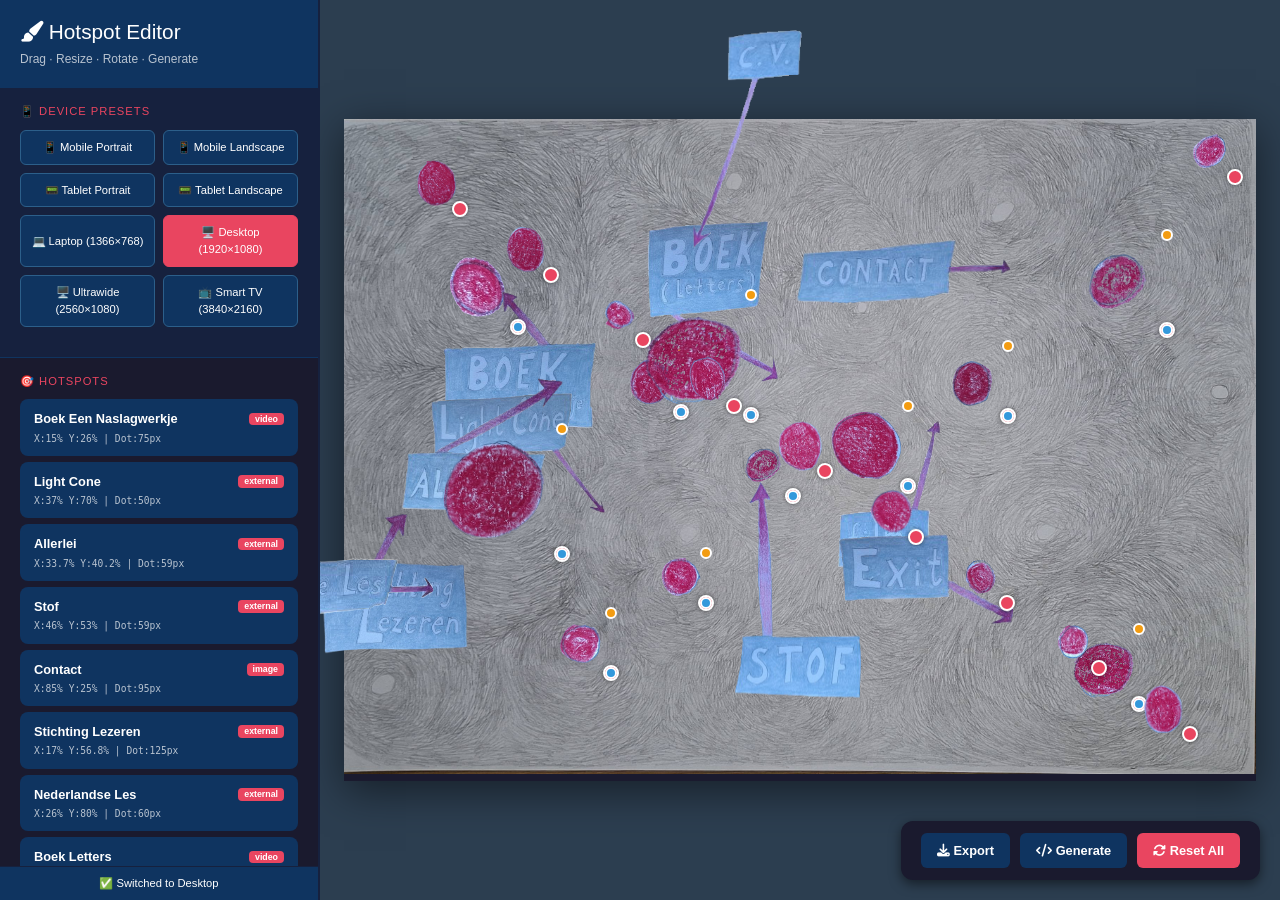
==== commit 92672c91: "Updates" ====
--- a/editor.html
+++ b/editor.html
@@ -3,7 +3,7 @@
 <head>
   <meta charset="UTF-8">
   <meta name="viewport" content="width=device-width, initial-scale=1.0, viewport-fit=cover">
-  <title>Pro Hotspot Editor - Francien van Everdingen</title>
+  <title>Hotspot Editor - Francien van Everdingen</title>
   <link href="https://cdn.jsdelivr.net/npm/bootstrap@5.3.3/dist/css/bootstrap.min.css" rel="stylesheet">
   <link rel="stylesheet" href="https://cdnjs.cloudflare.com/ajax/libs/font-awesome/6.4.0/css/all.min.css">
   <style>
@@ -12,7 +12,7 @@
     
     .editor-container { display: flex; height: 100vh; width: 100vw; }
     
-    .toolbar { background: #1a1a2e; color: white; width: 380px; display: flex; flex-direction: column; border-right: 2px solid #16213e; overflow-y: auto; z-index: 100; }
+    .toolbar { background: #1a1a2e; color: white; width: 320px; display: flex; flex-direction: column; border-right: 2px solid #16213e; overflow-y: auto; z-index: 100; }
     .toolbar-header { padding: 20px; background: #0f3460; }
     .toolbar-header h2 { margin: 0 0 5px; font-size: 1.3rem; }
     .toolbar-header p { margin: 0; font-size: 0.75rem; opacity: 0.7; }
@@ -24,21 +24,13 @@
     .device-btn:hover { background: #1a5276; }
     .device-btn.active { background: #e94560; border-color: #e94560; }
     
-    .hotspot-section { flex: 1; overflow-y: auto; padding: 15px 20px; }
-    .hotspot-item { background: #0f3460; border-radius: 8px; padding: 10px; margin-bottom: 8px; cursor: pointer; border: 2px solid transparent; transition: all 0.2s; }
+    .hotspot-list { flex: 1; overflow-y: auto; padding: 15px 20px; }
+    .hotspot-item { background: #0f3460; border-radius: 8px; padding: 8px 12px; margin-bottom: 6px; cursor: pointer; border: 2px solid transparent; transition: all 0.2s; }
     .hotspot-item:hover { background: #1a5276; transform: translateX(3px); }
     .hotspot-item.selected { border-color: #e94560; background: #1a5276; }
-    .hotspot-name { font-weight: bold; font-size: 0.85rem; display: flex; justify-content: space-between; align-items: center; }
-    .hotspot-name .badge { background: #e94560; padding: 2px 8px; border-radius: 4px; font-size: 0.6rem; }
-    .hotspot-coords { font-size: 0.65rem; opacity: 0.7; font-family: monospace; margin-top: 4px; }
-    
-    .property-editor { background: #0f3460; border-top: 1px solid #16213e; padding: 15px 20px; max-height: 380px; overflow-y: auto; }
-    .prop-group { margin-bottom: 12px; }
-    .prop-group label { display: block; font-size: 0.7rem; margin-bottom: 4px; opacity: 0.8; }
-    .prop-group input, .prop-group select { width: 100%; padding: 6px 10px; background: #1a1a2e; border: 1px solid #2c5f8a; color: white; border-radius: 4px; font-size: 0.8rem; }
-    .prop-row { display: flex; gap: 10px; }
-    .prop-row .prop-group { flex: 1; }
-    .section-divider { font-size: 0.7rem; margin: 12px 0 8px; color: #e94560; border-bottom: 1px solid #2c5f8a; padding-bottom: 4px; }
+    .hotspot-name { font-weight: bold; font-size: 0.8rem; display: flex; justify-content: space-between; align-items: center; }
+    .hotspot-name .badge { background: #e94560; padding: 2px 6px; border-radius: 4px; font-size: 0.55rem; }
+    .hotspot-coords { font-size: 0.6rem; opacity: 0.7; font-family: monospace; margin-top: 3px; }
     
     .preview-area { flex: 1; background: #2c3e50; display: flex; align-items: center; justify-content: center; overflow: auto; position: relative; }
     .artboard-frame { background: #1a1a2e; box-shadow: 0 10px 40px rgba(0,0,0,0.5); position: relative; transition: all 0.2s ease; }
@@ -51,8 +43,12 @@
     .hotspot-dot-edit { position: absolute; top: 50%; left: 50%; transform: translate(-50%, -50%); background-size: contain; background-repeat: no-repeat; background-position: center; cursor: move; }
     .hotspot-dot-edit::after { content: ''; position: absolute; top: -3px; left: -3px; right: -3px; bottom: -3px; border: 2px solid #e94560; border-radius: 50%; opacity: 0; pointer-events: none; }
     .hotspot-edit.selected .hotspot-dot-edit::after { opacity: 1; }
-    .dot-resize { position: absolute; width: 16px; height: 16px; background: #e94560; border: 2px solid white; border-radius: 50%; bottom: -8px; right: -8px; cursor: se-resize; z-index: 102; }
+    
+    .dot-resize { 
+      position: absolute; width: 16px; height: 16px; background: #e94560; border: 2px solid white; border-radius: 50%; bottom: -8px; right: -8px; cursor: se-resize; z-index: 102; box-shadow: 0 0 4px rgba(0,0,0,0.5);
+    }
     .dot-resize:hover { transform: scale(1.2); }
+    
     .label-edit { position: absolute; cursor: move; }
     .label-edit img { display: block; max-width: none; pointer-events: none; }
     .label-resize { position: absolute; width: 12px; height: 12px; background: #3498db; border: 2px solid white; border-radius: 50%; bottom: -6px; right: -6px; cursor: se-resize; z-index: 102; }
@@ -64,7 +60,7 @@
     .control-panel button:hover { opacity: 0.9; transform: scale(1.02); }
     
     .modal-overlay { position: fixed; top: 0; left: 0; width: 100%; height: 100%; background: rgba(0,0,0,0.95); z-index: 1000; display: none; align-items: center; justify-content: center; }
-    .modal-content { background: #1a1a2e; border-radius: 16px; max-width: 95%; max-height: 90%; width: 1000px; overflow: hidden; display: flex; flex-direction: column; }
+    .modal-content { background: #1a1a2e; border-radius: 16px; max-width: 95%; max-height: 90%; width: 900px; overflow: hidden; display: flex; flex-direction: column; }
     .modal-header { padding: 20px; border-bottom: 1px solid #0f3460; display: flex; justify-content: space-between; }
     .modal-body { padding: 20px; overflow-y: auto; max-height: 70vh; }
     .modal-body pre { background: #0f3460; padding: 15px; border-radius: 8px; overflow-x: auto; font-size: 11px; color: #a8e6cf; white-space: pre-wrap; }
@@ -85,7 +81,7 @@
 <div class="editor-container">
   <div class="toolbar">
     <div class="toolbar-header">
-      <h2><i class="fas fa-paintbrush"></i> Pro Hotspot Editor</h2>
+      <h2><i class="fas fa-paintbrush"></i> Hotspot Editor</h2>
       <p>Drag · Resize · Rotate · Generate</p>
     </div>
     
@@ -103,46 +99,12 @@
       </div>
     </div>
     
-    <div class="hotspot-section">
+    <div class="hotspot-list">
       <div class="section-title">🎯 HOTSPOTS</div>
       <div id="hotspotList"></div>
-      <button id="addHotspotBtn" style="width:100%; margin-top:10px; background:#e94560; border:none; color:white; padding:8px; border-radius:6px; cursor:pointer;"><i class="fas fa-plus"></i> Add Hotspot</button>
-      <button id="addAreaBtn" style="width:100%; margin-top:5px; background:#3498db; border:none; color:white; padding:8px; border-radius:6px; cursor:pointer;"><i class="fas fa-vector-square"></i> Add Area (No Label)</button>
     </div>
     
-    <div class="property-editor" id="propertyEditor">
-      <div class="section-title">✏️ DOT PROPERTIES</div>
-      <div class="prop-row">
-        <div class="prop-group"><label>X (%)</label><input type="number" id="dotX" step="0.1" min="0" max="100"></div>
-        <div class="prop-group"><label>Y (%)</label><input type="number" id="dotY" step="0.1" min="0" max="100"></div>
-      </div>
-      <div class="prop-group"><label>Dot Size (px)</label><input type="number" id="dotSize" step="1" min="20" max="200"></div>
-      
-      <div class="section-divider">🏷️ LABEL PROPERTIES</div>
-      <div class="prop-group" id="labelWarning" style="color:#f39c12; font-size:0.7rem; display:none;">⚠️ This is an Area hotspot - no label</div>
-      <div class="prop-row" id="labelProps">
-        <div class="prop-group"><label>Label X offset (px)</label><input type="number" id="labelX" step="1"></div>
-        <div class="prop-group"><label>Label Y offset (px)</label><input type="number" id="labelY" step="1"></div>
-      </div>
-      <div class="prop-row" id="labelProps2">
-        <div class="prop-group"><label>Label Scale</label><input type="number" id="labelScale" step="0.05" min="0.2" max="3"></div>
-        <div class="prop-group"><label>Label Rotation (°)</label><input type="number" id="labelRotate" step="5" min="-360" max="360"></div>
-      </div>
-      
-      <div class="section-divider">🔗 LINK PROPERTIES</div>
-      <div class="prop-group"><label>Name</label><input type="text" id="hotspotName" placeholder="Hotspot name"></div>
-      <div class="prop-group"><label>Type</label><select id="hotspotType">
-        <option value="external">External Link</option>
-        <option value="video">YouTube Video</option>
-        <option value="pdf">PDF Document</option>
-        <option value="image">Image</option>
-        <option value="area">Area (No Label - Just Red Dot)</option>
-        <option value="exit">Exit</option>
-      </select></div>
-      <div class="prop-group" id="urlGroup"><label>URL / Path</label><input type="text" id="hotspotUrl" placeholder="https://..."></div>
-    </div>
-    
-    <div class="status-bar" id="status">✅ Ready · Click hotspots to edit · Changes auto-save</div>
+    <div class="status-bar" id="status">✅ Ready · Click hotspot to select · Drag to reposition · Pink handle to resize</div>
   </div>
   
   <div class="preview-area">
@@ -156,7 +118,6 @@
 </div>
 
 <div class="control-panel">
-  <button id="importConfigBtn" class="secondary"><i class="fas fa-upload"></i> Import</button>
   <button id="exportConfigBtn" class="secondary"><i class="fas fa-download"></i> Export</button>
   <button id="generateCodeBtn" class="secondary"><i class="fas fa-code"></i> Generate</button>
   <button id="resetViewBtn"><i class="fas fa-sync-alt"></i> Reset All</button>
@@ -177,22 +138,66 @@
 
 <script>
 // ============================================
-// COMPLETE HOTSPOT CONFIGURATION
+// 21 DESKTOP HOTSPOTS (11 original + 10 extra areas with no label)
+// 17 MOBILE HOTSPOTS (11 original + 6 extra areas with no label)
 // ============================================
 
-const fullHotspotsList = [
-  { id: 'hotspot-1', name: 'Boek Een Naslagwerkje', type: 'video', url: 'https://www.youtube-nocookie.com/embed/t-OnJP_u2HI', dotImage: 'reddot-01.png', labelImage: 'images/Boek-naslagwerkje.png', hasLabel: true, defaultDesktop: { x: 15, y: 26, dotSize: 75, labelX: 0, labelY: 40, labelScale: 0.6, labelRotate: 0 }, defaultMobile: { x: 54, y: 33, dotSize: 70, labelX: -10, labelY: 10, labelScale: 0.62, labelRotate: 0 } },
-  { id: 'hotspot-2', name: 'Light Cone', type: 'external', url: 'https://lightcone.org/en/filmmaker-793-francien-van-everdingen', dotImage: 'reddot-02.png', labelImage: 'images/LightCone.png', hasLabel: true, defaultDesktop: { x: 37, y: 70, dotSize: 50, labelX: -225, labelY: -160, labelScale: 0.65, labelRotate: 0 }, defaultMobile: { x: 22, y: 53, dotSize: 38, labelX: -6, labelY: -12, labelScale: 0.5, labelRotate: 0 } },
-  { id: 'hotspot-3', name: 'Allerlei', type: 'external', url: 'https://artoffice.info/kunstenaar/francien-van-everdingen/', dotImage: 'reddot-03.png', labelImage: 'images/Allerlei.png', hasLabel: true, defaultDesktop: { x: 33.7, y: 40.2, dotSize: 59, labelX: -220, labelY: 25, labelScale: 0.7, labelRotate: 0 }, defaultMobile: { x: 69, y: 64, dotSize: 30, labelX: 40, labelY: -10, labelScale: 0.44, labelRotate: 0 } },
-  { id: 'hotspot-4', name: 'Stof', type: 'external', url: 'https://www.etsy.com/shop/hitchhikehijabi', dotImage: 'reddot-04.png', labelImage: 'images/Stof.png', hasLabel: true, defaultDesktop: { x: 46, y: 53, dotSize: 59, labelX: 1, labelY: 45, labelScale: 0.5, labelRotate: 0 }, defaultMobile: { x: 49, y: 15, dotSize: 64, labelX: -18, labelY: -6, labelScale: 0.6, labelRotate: 0 } },
-  { id: 'hotspot-5', name: 'Contact', type: 'image', url: 'images/contact-emailadres.png', dotImage: 'reddot-04.png', labelImage: 'images/Contact.png', hasLabel: true, defaultDesktop: { x: 85, y: 25, dotSize: 95, labelX: -275, labelY: 5, labelScale: 0.9, labelRotate: 0 }, defaultMobile: { x: 67, y: 74, dotSize: 28, labelX: -18, labelY: -10, labelScale: 0.54, labelRotate: 0 } },
-  { id: 'hotspot-6', name: 'Stichting Lezeren', type: 'external', url: 'http://www.lezeren.nl', dotImage: 'reddot-05.png', labelImage: 'images/StichtingLezeren.png', hasLabel: true, defaultDesktop: { x: 17, y: 56.8, dotSize: 125, labelX: -115, labelY: 85, labelScale: 0.4, labelRotate: 0 }, defaultMobile: { x: 86, y: 7, dotSize: 62, labelX: -96, labelY: -8, labelScale: 0.5, labelRotate: 0 } },
-  { id: 'hotspot-7', name: 'Nederlandse Les', type: 'external', url: 'https://preply.in/FRANCIEN6NL3194022810', dotImage: 'reddot-06.png', labelImage: 'images/Nederlandseles.png', hasLabel: true, defaultDesktop: { x: 26, y: 80, dotSize: 60, labelX: -470, labelY: -165, labelScale: 1, labelRotate: 0 }, defaultMobile: { x: 23, y: 88, dotSize: 30, labelX: -4, labelY: -10, labelScale: 0.58, labelRotate: 0 } },
-  { id: 'hotspot-8', name: 'Boek Letters', type: 'video', url: 'https://www.youtube-nocookie.com/embed/ELwjwDY3hUg', dotImage: 'reddot-08.png', labelImage: 'images/Boek-letters.png', hasLabel: true, defaultDesktop: { x: 57.5, y: 50, dotSize: 80, labelX: -180, labelY: -185, labelScale: 0.6, labelRotate: 0 }, defaultMobile: { x: 77, y: 109, dotSize: 34, labelX: -16, labelY: -10, labelScale: 0.48, labelRotate: 0 } },
-  { id: 'hotspot-9', name: 'Films', type: 'pdf', url: '/images/Filmografie-Francien-van-Everdingen.pdf', dotImage: 'reddot-09.png', labelImage: 'images/Films.png', hasLabel: true, defaultDesktop: { x: 69, y: 40, dotSize: 70, labelX: -100, labelY: 75, labelScale: 1, labelRotate: 0 }, defaultMobile: { x: 29, y: 2, dotSize: 44, labelX: -24, labelY: 16, labelScale: 0.56, labelRotate: 0 } },
-  { id: 'hotspot-10', name: 'CV', type: 'pdf', url: '/images/CV-Francien-van-Everdingen-website.pdf', dotImage: 'reddot-10.png', labelImage: 'images/CV.png', hasLabel: true, defaultDesktop: { x: 38.1, y: 36, dotSize: 120, labelX: 62, labelY: -265, labelScale: 0.85, labelRotate: 0 }, defaultMobile: { x: 31, y: 96, dotSize: 26, labelX: -2, labelY: -12, labelScale: 0.5, labelRotate: 0 } },
-  { id: 'hotspot-11', name: 'Exit', type: 'exit', url: '#', dotImage: 'reddot-10.png', labelImage: 'images/Exit.png', hasLabel: true, defaultDesktop: { x: 83.1, y: 83.5, dotSize: 75, labelX: -225, labelY: -95, labelScale: 0.75, labelRotate: 0 }, defaultMobile: { x: 86, y: 132, dotSize: 34, labelX: -22, labelY: -10, labelScale: 0.5, labelRotate: 0 } }
+// Original 11 hotspots with labels
+const originalHotspots = [
+  { id: 'h1', name: 'Boek Een Naslagwerkje', type: 'video', url: 'https://www.youtube-nocookie.com/embed/t-OnJP_u2HI', dotImage: 'reddot-01.png', labelImage: 'images/Boek-naslagwerkje.png', hasLabel: true, defaultDesktop: { x: 15, y: 26, dotSize: 75, labelX: 0, labelY: 40, labelScale: 0.6, labelRotate: 0 }, defaultMobile: { x: 54, y: 33, dotSize: 70, labelX: -10, labelY: 10, labelScale: 0.62, labelRotate: 0 } },
+  { id: 'h2', name: 'Light Cone', type: 'external', url: 'https://lightcone.org/en/filmmaker-793-francien-van-everdingen', dotImage: 'reddot-02.png', labelImage: 'images/LightCone.png', hasLabel: true, defaultDesktop: { x: 37, y: 70, dotSize: 50, labelX: -225, labelY: -160, labelScale: 0.65, labelRotate: 0 }, defaultMobile: { x: 22, y: 53, dotSize: 38, labelX: -6, labelY: -12, labelScale: 0.5, labelRotate: 0 } },
+  { id: 'h3', name: 'Allerlei', type: 'external', url: 'https://artoffice.info/kunstenaar/francien-van-everdingen/', dotImage: 'reddot-03.png', labelImage: 'images/Allerlei.png', hasLabel: true, defaultDesktop: { x: 33.7, y: 40.2, dotSize: 59, labelX: -220, labelY: 25, labelScale: 0.7, labelRotate: 0 }, defaultMobile: { x: 69, y: 64, dotSize: 30, labelX: 40, labelY: -10, labelScale: 0.44, labelRotate: 0 } },
+  { id: 'h4', name: 'Stof', type: 'external', url: 'https://www.etsy.com/shop/hitchhikehijabi', dotImage: 'reddot-04.png', labelImage: 'images/Stof.png', hasLabel: true, defaultDesktop: { x: 46, y: 53, dotSize: 59, labelX: 1, labelY: 45, labelScale: 0.5, labelRotate: 0 }, defaultMobile: { x: 49, y: 15, dotSize: 64, labelX: -18, labelY: -6, labelScale: 0.6, labelRotate: 0 } },
+  { id: 'h5', name: 'Contact', type: 'image', url: 'images/contact-emailadres.png', dotImage: 'reddot-04.png', labelImage: 'images/Contact.png', hasLabel: true, defaultDesktop: { x: 85, y: 25, dotSize: 95, labelX: -275, labelY: 5, labelScale: 0.9, labelRotate: 0 }, defaultMobile: { x: 67, y: 74, dotSize: 28, labelX: -18, labelY: -10, labelScale: 0.54, labelRotate: 0 } },
+  { id: 'h6', name: 'Stichting Lezeren', type: 'external', url: 'http://www.lezeren.nl', dotImage: 'reddot-05.png', labelImage: 'images/StichtingLezeren.png', hasLabel: true, defaultDesktop: { x: 17, y: 56.8, dotSize: 125, labelX: -115, labelY: 85, labelScale: 0.4, labelRotate: 0 }, defaultMobile: { x: 86, y: 7, dotSize: 62, labelX: -96, labelY: -8, labelScale: 0.5, labelRotate: 0 } },
+  { id: 'h7', name: 'Nederlandse Les', type: 'external', url: 'https://preply.in/FRANCIEN6NL3194022810', dotImage: 'reddot-06.png', labelImage: 'images/Nederlandseles.png', hasLabel: true, defaultDesktop: { x: 26, y: 80, dotSize: 60, labelX: -470, labelY: -165, labelScale: 1, labelRotate: 0 }, defaultMobile: { x: 23, y: 88, dotSize: 30, labelX: -4, labelY: -10, labelScale: 0.58, labelRotate: 0 } },
+  { id: 'h8', name: 'Boek Letters', type: 'video', url: 'https://www.youtube-nocookie.com/embed/ELwjwDY3hUg', dotImage: 'reddot-08.png', labelImage: 'images/Boek-letters.png', hasLabel: true, defaultDesktop: { x: 57.5, y: 50, dotSize: 80, labelX: -180, labelY: -185, labelScale: 0.6, labelRotate: 0 }, defaultMobile: { x: 77, y: 109, dotSize: 34, labelX: -16, labelY: -10, labelScale: 0.48, labelRotate: 0 } },
+  { id: 'h9', name: 'Films', type: 'pdf', url: '/images/Filmografie-Francien-van-Everdingen.pdf', dotImage: 'reddot-09.png', labelImage: 'images/Films.png', hasLabel: true, defaultDesktop: { x: 69, y: 40, dotSize: 70, labelX: -100, labelY: 75, labelScale: 1, labelRotate: 0 }, defaultMobile: { x: 29, y: 2, dotSize: 44, labelX: -24, labelY: 16, labelScale: 0.56, labelRotate: 0 } },
+  { id: 'h10', name: 'CV', type: 'pdf', url: '/images/CV-Francien-van-Everdingen-website.pdf', dotImage: 'reddot-10.png', labelImage: 'images/CV.png', hasLabel: true, defaultDesktop: { x: 38.1, y: 36, dotSize: 120, labelX: 62, labelY: -265, labelScale: 0.85, labelRotate: 0 }, defaultMobile: { x: 31, y: 96, dotSize: 26, labelX: -2, labelY: -12, labelScale: 0.5, labelRotate: 0 } },
+  { id: 'h11', name: 'Exit', type: 'exit', url: '#', dotImage: 'reddot-10.png', labelImage: 'images/Exit.png', hasLabel: true, defaultDesktop: { x: 83.1, y: 83.5, dotSize: 75, labelX: -225, labelY: -95, labelScale: 0.75, labelRotate: 0 }, defaultMobile: { x: 86, y: 132, dotSize: 34, labelX: -22, labelY: -10, labelScale: 0.5, labelRotate: 0 } }
 ];
+
+// 10 Extra desktop area hotspots (no labels)
+const extraDesktopAreas = [
+  { id: 'a1', name: 'Area 1', type: 'area', url: '#', dotImage: 'reddot-11.png', hasLabel: false, defaultDesktop: { x: 10, y: 10, dotSize: 50 }, defaultMobile: null },
+  { id: 'a2', name: 'Area 2', type: 'area', url: '#', dotImage: 'reddot-15.png', hasLabel: false, defaultDesktop: { x: 20, y: 20, dotSize: 50 }, defaultMobile: null },
+  { id: 'a3', name: 'Area 3', type: 'area', url: '#', dotImage: 'reddot-16.png', hasLabel: false, defaultDesktop: { x: 30, y: 30, dotSize: 50 }, defaultMobile: null },
+  { id: 'a4', name: 'Area 4', type: 'area', url: '#', dotImage: 'reddot-17.png', hasLabel: false, defaultDesktop: { x: 40, y: 40, dotSize: 50 }, defaultMobile: null },
+  { id: 'a5', name: 'Area 5', type: 'area', url: '#', dotImage: 'reddot-18.png', hasLabel: false, defaultDesktop: { x: 50, y: 50, dotSize: 50 }, defaultMobile: null },
+  { id: 'a6', name: 'Area 6', type: 'area', url: '#', dotImage: 'reddot-19.png', hasLabel: false, defaultDesktop: { x: 60, y: 60, dotSize: 50 }, defaultMobile: null },
+  { id: 'a7', name: 'Area 7', type: 'area', url: '#', dotImage: 'reddot-20.png', hasLabel: false, defaultDesktop: { x: 70, y: 70, dotSize: 50 }, defaultMobile: null },
+  { id: 'a8', name: 'Area 8', type: 'area', url: '#', dotImage: 'reddot-21.png', hasLabel: false, defaultDesktop: { x: 80, y: 80, dotSize: 50 }, defaultMobile: null },
+  { id: 'a9', name: 'Area 9', type: 'area', url: '#', dotImage: 'reddot-22.png', hasLabel: false, defaultDesktop: { x: 90, y: 90, dotSize: 50 }, defaultMobile: null },
+  { id: 'a10', name: 'Area 10', type: 'area', url: '#', dotImage: 'reddot-23.png', hasLabel: false, defaultDesktop: { x: 95, y: 5, dotSize: 50 }, defaultMobile: null }
+];
+
+// 6 Extra mobile area hotspots (no labels)
+const extraMobileAreas = [
+  { id: 'm1', name: 'Mobile Area 1', type: 'area', url: '#', dotImage: 'reddot-11.png', hasLabel: false, defaultMobile: { x: 10, y: 45, dotSize: 40 }, defaultDesktop: null },
+  { id: 'm2', name: 'Mobile Area 2', type: 'area', url: '#', dotImage: 'reddot-15.png', hasLabel: false, defaultMobile: { x: 20, y: 55, dotSize: 40 }, defaultDesktop: null },
+  { id: 'm3', name: 'Mobile Area 3', type: 'area', url: '#', dotImage: 'reddot-16.png', hasLabel: false, defaultMobile: { x: 30, y: 65, dotSize: 40 }, defaultDesktop: null },
+  { id: 'm4', name: 'Mobile Area 4', type: 'area', url: '#', dotImage: 'reddot-17.png', hasLabel: false, defaultMobile: { x: 40, y: 75, dotSize: 40 }, defaultDesktop: null },
+  { id: 'm5', name: 'Mobile Area 5', type: 'area', url: '#', dotImage: 'reddot-18.png', hasLabel: false, defaultMobile: { x: 50, y: 85, dotSize: 40 }, defaultDesktop: null },
+  { id: 'm6', name: 'Mobile Area 6', type: 'area', url: '#', dotImage: 'reddot-19.png', hasLabel: false, defaultMobile: { x: 60, y: 95, dotSize: 40 }, defaultDesktop: null }
+];
+
+// Combine desktop hotspots (11 originals + 10 areas = 21 total)
+const desktopHotspots = [...originalHotspots.map(h => ({
+  id: h.id, name: h.name, type: h.type, url: h.url, dotImage: h.dotImage, labelImage: h.labelImage, hasLabel: h.hasLabel,
+  desktop: { ...h.defaultDesktop }
+})), ...extraDesktopAreas.map(a => ({
+  id: a.id, name: a.name, type: a.type, url: a.url, dotImage: a.dotImage, labelImage: null, hasLabel: false,
+  desktop: { ...a.defaultDesktop }
+}))];
+
+// Combine mobile hotspots (11 originals + 6 areas = 17 total)
+const mobileHotspots = [...originalHotspots.map(h => ({
+  id: h.id, name: h.name, type: h.type, url: h.url, dotImage: h.dotImage, labelImage: h.labelImage, hasLabel: h.hasLabel,
+  mobile: { ...h.defaultMobile }
+})), ...extraMobileAreas.map(a => ({
+  id: a.id, name: a.name, type: a.type, url: a.url, dotImage: a.dotImage, labelImage: null, hasLabel: false,
+  mobile: { ...a.defaultMobile }
+}))];
 
 const devices = {
   'mobile-portrait': { name: 'Mobile Portrait', width: 375, height: 667, image: 'images/mobile-bg.jpg', isMobile: true },
@@ -205,40 +210,44 @@
   'tv': { name: 'Smart TV', width: 3840, height: 2160, image: 'images/bg.jpg', isMobile: false }
 };
 
-let hotspots = [];
+let hotspotsData = [];
 let selectedId = null;
 let currentDevice = 'desktop';
 let isDraggingDot = false, isDraggingLabel = false, isResizingDot = false, isResizingLabel = false, isRotatingLabel = false;
-let dragTargetId = null, dragStart = { x: 0, y: 0, startX: 0, startY: 0, startVal1: 0, startVal2: 0 };
+let dragTargetId = null, dragStart = { x: 0, y: 0, startX: 0, startY: 0, startVal1: 0 };
 
 function loadConfig() {
-  const saved = localStorage.getItem('hotspotEditorConfig');
+  const saved = localStorage.getItem('hotspotEditorConfigV2');
   if (saved) {
     try {
-      const parsed = JSON.parse(saved);
-      hotspots = parsed;
+      hotspotsData = JSON.parse(saved);
       updateStatus('Config loaded');
       return;
     } catch(e) {}
   }
-  hotspots = fullHotspotsList.map(h => ({
-    id: h.id, name: h.name, type: h.type, url: h.url, dotImage: h.dotImage, labelImage: h.labelImage, hasLabel: h.hasLabel,
-    desktop: { ...h.defaultDesktop }, mobile: { ...h.defaultMobile }
-  }));
+  // Initialize with combined data
+  hotspotsData = desktopHotspots.map(h => {
+    const mobileMatch = mobileHotspots.find(m => m.id === h.id);
+    return {
+      id: h.id, name: h.name, type: h.type, url: h.url, dotImage: h.dotImage, labelImage: h.labelImage, hasLabel: h.hasLabel,
+      desktop: { ...h.desktop },
+      mobile: mobileMatch ? { ...mobileMatch.mobile } : { x: 50, y: 50, dotSize: 50, labelX: 0, labelY: 0, labelScale: 1, labelRotate: 0 }
+    };
+  });
   saveConfig();
 }
 
-function saveConfig() { localStorage.setItem('hotspotEditorConfig', JSON.stringify(hotspots)); updateStatus('Auto-saved'); }
+function saveConfig() { localStorage.setItem('hotspotEditorConfigV2', JSON.stringify(hotspotsData)); }
 
 function getCurrentSettings(hotspot) { return hotspot[currentDevice.includes('mobile') ? 'mobile' : 'desktop']; }
 
-function updateStatus(msg) { const el = document.getElementById('status'); if(el) { el.innerHTML = '✅ ' + msg; setTimeout(() => { if(el.innerHTML === '✅ ' + msg) el.innerHTML = '✅ Ready · Auto-save enabled'; }, 2000); } }
+function updateStatus(msg) { const el = document.getElementById('status'); if(el) { el.innerHTML = '✅ ' + msg; setTimeout(() => { if(el.innerHTML === '✅ ' + msg) el.innerHTML = '✅ Ready · Click hotspot to select · Drag to reposition · Pink handle to resize'; }, 2000); } }
 
 function renderHotspotList() {
   const container = document.getElementById('hotspotList');
   if (!container) return;
   container.innerHTML = '';
-  hotspots.forEach(h => {
+  hotspotsData.forEach(h => {
     const settings = getCurrentSettings(h);
     const item = document.createElement('div');
     item.className = 'hotspot-item' + (selectedId === h.id ? ' selected' : '');
@@ -250,90 +259,17 @@
 
 function selectHotspot(id) {
   selectedId = id;
-  const hotspot = hotspots.find(h => h.id === id);
-  if (hotspot) {
-    const s = getCurrentSettings(hotspot);
-    document.getElementById('dotX').value = s.x;
-    document.getElementById('dotY').value = s.y;
-    document.getElementById('dotSize').value = s.dotSize;
-    document.getElementById('labelX').value = s.labelX || 0;
-    document.getElementById('labelY').value = s.labelY || 0;
-    document.getElementById('labelScale').value = s.labelScale || 1;
-    document.getElementById('labelRotate').value = s.labelRotate || 0;
-    document.getElementById('hotspotName').value = hotspot.name;
-    document.getElementById('hotspotType').value = hotspot.type;
-    document.getElementById('hotspotUrl').value = hotspot.url || '';
-    
-    // Show/hide label properties based on type
-    const isArea = hotspot.type === 'area';
-    document.getElementById('labelWarning').style.display = isArea ? 'block' : 'none';
-    document.getElementById('labelProps').style.display = isArea ? 'none' : 'flex';
-    document.getElementById('labelProps2').style.display = isArea ? 'none' : 'flex';
-  }
   renderHotspotList();
   renderCanvas();
-}
-
-function updateFromProps() {
-  if (!selectedId) return;
-  const hotspot = hotspots.find(h => h.id === selectedId);
-  if (hotspot) {
-    const s = getCurrentSettings(hotspot);
-    s.x = parseFloat(document.getElementById('dotX').value);
-    s.y = parseFloat(document.getElementById('dotY').value);
-    s.dotSize = parseInt(document.getElementById('dotSize').value);
-    if (hotspot.type !== 'area') {
-      s.labelX = parseInt(document.getElementById('labelX').value);
-      s.labelY = parseInt(document.getElementById('labelY').value);
-      s.labelScale = parseFloat(document.getElementById('labelScale').value);
-      s.labelRotate = parseInt(document.getElementById('labelRotate').value);
-    }
-    hotspot.name = document.getElementById('hotspotName').value;
-    const newType = document.getElementById('hotspotType').value;
-    hotspot.type = newType;
-    hotspot.url = document.getElementById('hotspotUrl').value;
-    
-    // If type changed to/from area, update hasLabel
-    if (newType === 'area') {
-      hotspot.hasLabel = false;
-      document.getElementById('labelWarning').style.display = 'block';
-      document.getElementById('labelProps').style.display = 'none';
-      document.getElementById('labelProps2').style.display = 'none';
-    } else {
-      hotspot.hasLabel = true;
-      if (!hotspot.labelImage && hotspot.name && labelImageMap[hotspot.name]) {
-        hotspot.labelImage = labelImageMap[hotspot.name];
-      }
-      document.getElementById('labelWarning').style.display = 'none';
-      document.getElementById('labelProps').style.display = 'flex';
-      document.getElementById('labelProps2').style.display = 'flex';
-    }
-    
-    saveConfig();
-    renderHotspotList();
-    renderCanvas();
-  }
-}
-
-const labelImageMap = {
-  'Boek Een Naslagwerkje': 'images/Boek-naslagwerkje.png',
-  'Light Cone': 'images/LightCone.png',
-  'Allerlei': 'images/Allerlei.png',
-  'Stof': 'images/Stof.png',
-  'Contact': 'images/Contact.png',
-  'Stichting Lezeren': 'images/StichtingLezeren.png',
-  'Nederlandse Les': 'images/Nederlandseles.png',
-  'Boek Letters': 'images/Boek-letters.png',
-  'Films': 'images/Films.png',
-  'CV': 'images/CV.png',
-  'Exit': 'images/Exit.png'
-};
+  const hotspot = hotspotsData.find(h => h.id === id);
+  if (hotspot) updateStatus(`Selected: ${hotspot.name}`);
+}
 
 function renderCanvas() {
   const container = document.getElementById('hotspotsLayer');
   if (!container) return;
   container.innerHTML = '';
-  hotspots.forEach(hotspot => {
+  hotspotsData.forEach(hotspot => {
     const s = getCurrentSettings(hotspot);
     const wrapper = document.createElement('div');
     wrapper.className = 'hotspot-edit' + (selectedId === hotspot.id ? ' selected' : '');
@@ -351,15 +287,13 @@
     dot.style.backgroundImage = `url('images/${hotspot.dotImage}')`;
     wrapper.appendChild(dot);
     
-    // RESIZE HANDLE FOR RED DOT - VISIBLE AND CLICKABLE
     const dotResize = document.createElement('div');
     dotResize.className = 'dot-resize';
     dotResize.title = 'Drag to resize red dot';
     dotResize.onmousedown = (e) => { e.stopPropagation(); startDotResize(e, hotspot.id); };
     wrapper.appendChild(dotResize);
     
-    // Only show label if not an area hotspot
-    if (hotspot.type !== 'area' && hotspot.labelImage) {
+    if (hotspot.hasLabel && hotspot.labelImage) {
       const labelDiv = document.createElement('div');
       labelDiv.className = 'label-edit';
       labelDiv.style.position = 'absolute';
@@ -376,13 +310,11 @@
       
       const labelResize = document.createElement('div');
       labelResize.className = 'label-resize';
-      labelResize.title = 'Drag to resize label';
       labelResize.onmousedown = (e) => { e.stopPropagation(); startLabelResize(e, hotspot.id); };
       wrapper.appendChild(labelResize);
       
       const labelRotate = document.createElement('div');
       labelRotate.className = 'label-rotate';
-      labelRotate.title = 'Drag to rotate label';
       labelRotate.onmousedown = (e) => { e.stopPropagation(); startLabelRotate(e, hotspot.id); };
       wrapper.appendChild(labelRotate);
       
@@ -390,7 +322,7 @@
     }
     
     wrapper.onmousedown = (e) => { 
-      if(e.target === dotResize || e.target.classList?.contains('dot-resize')) return;
+      if(e.target === dotResize) return;
       startDragDot(e, hotspot.id); 
     };
     
@@ -398,51 +330,25 @@
   });
 }
 
-function startDragDot(e, id) { isDraggingDot = true; dragTargetId = id; const h=hotspots.find(h=>h.id===id); const s=getCurrentSettings(h); dragStart = { x: e.clientX, y: e.clientY, startX: s.x, startY: s.y }; document.addEventListener('mousemove', onDragDot); document.addEventListener('mouseup', stopDragDot); }
-function onDragDot(e) { if(!isDraggingDot) return; const h=hotspots.find(h=>h.id===dragTargetId); if(!h) return; const s=getCurrentSettings(h); const rect=document.getElementById('artworkContainer').getBoundingClientRect(); let newX = dragStart.startX + ((e.clientX - dragStart.x) / rect.width) * 100; let newY = dragStart.startY + ((e.clientY - dragStart.y) / rect.height) * 100; s.x = Math.min(100, Math.max(0, newX)); s.y = Math.min(100, Math.max(0, newY)); if(selectedId===dragTargetId) { document.getElementById('dotX').value = s.x; document.getElementById('dotY').value = s.y; } renderCanvas(); saveConfig(); }
-function stopDragDot() { isDraggingDot = false; document.removeEventListener('mousemove', onDragDot); document.removeEventListener('mouseup', stopDragDot); }
-
-function startDragLabel(e, id) { isDraggingLabel = true; dragTargetId = id; const h=hotspots.find(h=>h.id===id); const s=getCurrentSettings(h); dragStart = { x: e.clientX, y: e.clientY, startX: s.labelX, startY: s.labelY }; document.addEventListener('mousemove', onDragLabel); document.addEventListener('mouseup', stopDragLabel); }
-function onDragLabel(e) { if(!isDraggingLabel) return; const h=hotspots.find(h=>h.id===dragTargetId); if(!h) return; const s=getCurrentSettings(h); s.labelX = dragStart.startX + (e.clientX - dragStart.x); s.labelY = dragStart.startY + (e.clientY - dragStart.y); if(selectedId===dragTargetId) { document.getElementById('labelX').value = s.labelX; document.getElementById('labelY').value = s.labelY; } renderCanvas(); saveConfig(); }
-function stopDragLabel() { isDraggingLabel = false; document.removeEventListener('mousemove', onDragLabel); document.removeEventListener('mouseup', stopDragLabel); }
-
-function startDotResize(e, id) { e.preventDefault(); e.stopPropagation(); isResizingDot = true; dragTargetId = id; const h=hotspots.find(h=>h.id===id); const s=getCurrentSettings(h); dragStart = { x: e.clientX, y: e.clientY, startVal: s.dotSize }; document.addEventListener('mousemove', onDotResize); document.addEventListener('mouseup', stopDotResize); }
-function onDotResize(e) { if(!isResizingDot) return; const h=hotspots.find(h=>h.id===dragTargetId); if(!h) return; const s=getCurrentSettings(h); let delta = (e.clientX - dragStart.x + e.clientY - dragStart.y)/2; let newSize = dragStart.startVal + delta; s.dotSize = Math.min(200, Math.max(20, newSize)); if(selectedId===dragTargetId) document.getElementById('dotSize').value = s.dotSize; renderCanvas(); saveConfig(); }
+function startDragDot(e, id) { isDraggingDot = true; dragTargetId = id; const h=hotspotsData.find(h=>h.id===id); const s=getCurrentSettings(h); dragStart = { x: e.clientX, y: e.clientY, startX: s.x, startY: s.y }; document.addEventListener('mousemove', onDragDot); document.addEventListener('mouseup', stopDragDot); }
+function onDragDot(e) { if(!isDraggingDot) return; const h=hotspotsData.find(h=>h.id===dragTargetId); if(!h) return; const s=getCurrentSettings(h); const rect=document.getElementById('artworkContainer').getBoundingClientRect(); let newX = dragStart.startX + ((e.clientX - dragStart.x) / rect.width) * 100; let newY = dragStart.startY + ((e.clientY - dragStart.y) / rect.height) * 100; s.x = Math.min(100, Math.max(0, newX)); s.y = Math.min(100, Math.max(0, newY)); renderCanvas(); saveConfig(); }
+function stopDragDot() { isDraggingDot = false; document.removeEventListener('mousemove', onDragDot); document.removeEventListener('mouseup', stopDragDot); updateStatus('Position updated'); }
+
+function startDragLabel(e, id) { isDraggingLabel = true; dragTargetId = id; const h=hotspotsData.find(h=>h.id===id); const s=getCurrentSettings(h); dragStart = { x: e.clientX, y: e.clientY, startX: s.labelX, startY: s.labelY }; document.addEventListener('mousemove', onDragLabel); document.addEventListener('mouseup', stopDragLabel); }
+function onDragLabel(e) { if(!isDraggingLabel) return; const h=hotspotsData.find(h=>h.id===dragTargetId); if(!h) return; const s=getCurrentSettings(h); s.labelX = dragStart.startX + (e.clientX - dragStart.x); s.labelY = dragStart.startY + (e.clientY - dragStart.y); renderCanvas(); saveConfig(); }
+function stopDragLabel() { isDraggingLabel = false; document.removeEventListener('mousemove', onDragLabel); document.removeEventListener('mouseup', stopDragLabel); updateStatus('Label position updated'); }
+
+function startDotResize(e, id) { e.preventDefault(); e.stopPropagation(); isResizingDot = true; dragTargetId = id; const h=hotspotsData.find(h=>h.id===id); const s=getCurrentSettings(h); dragStart = { x: e.clientX, y: e.clientY, startVal: s.dotSize }; document.addEventListener('mousemove', onDotResize); document.addEventListener('mouseup', stopDotResize); }
+function onDotResize(e) { if(!isResizingDot) return; const h=hotspotsData.find(h=>h.id===dragTargetId); if(!h) return; const s=getCurrentSettings(h); let delta = (e.clientX - dragStart.x + e.clientY - dragStart.y)/2; let newSize = dragStart.startVal + delta; s.dotSize = Math.min(200, Math.max(20, newSize)); renderCanvas(); saveConfig(); }
 function stopDotResize() { isResizingDot = false; document.removeEventListener('mousemove', onDotResize); document.removeEventListener('mouseup', stopDotResize); updateStatus('Dot resized'); }
 
-function startLabelResize(e, id) { isResizingLabel = true; dragTargetId = id; const h=hotspots.find(h=>h.id===id); const s=getCurrentSettings(h); dragStart = { x: e.clientX, y: e.clientY, startVal: s.labelScale }; document.addEventListener('mousemove', onLabelResize); document.addEventListener('mouseup', stopLabelResize); }
-function onLabelResize(e) { if(!isResizingLabel) return; const h=hotspots.find(h=>h.id===dragTargetId); if(!h) return; const s=getCurrentSettings(h); let delta = (e.clientX - dragStart.x + e.clientY - dragStart.y)/100; let newScale = dragStart.startVal + delta; s.labelScale = Math.min(3, Math.max(0.2, newScale)); if(selectedId===dragTargetId) document.getElementById('labelScale').value = s.labelScale; renderCanvas(); saveConfig(); }
-function stopLabelResize() { isResizingLabel = false; document.removeEventListener('mousemove', onLabelResize); document.removeEventListener('mouseup', stopLabelResize); }
-
-function startLabelRotate(e, id) { isRotatingLabel = true; dragTargetId = id; const h=hotspots.find(h=>h.id===id); const s=getCurrentSettings(h); dragStart = { x: e.clientX, y: e.clientY, startVal: s.labelRotate || 0 }; document.addEventListener('mousemove', onLabelRotate); document.addEventListener('mouseup', stopLabelRotate); }
-function onLabelRotate(e) { if(!isRotatingLabel) return; const h=hotspots.find(h=>h.id===dragTargetId); if(!h) return; const s=getCurrentSettings(h); let delta = e.clientX - dragStart.x; let newAngle = dragStart.startVal + delta / 2; s.labelRotate = newAngle % 360; if(selectedId===dragTargetId) document.getElementById('labelRotate').value = s.labelRotate; renderCanvas(); saveConfig(); }
-function stopLabelRotate() { isRotatingLabel = false; document.removeEventListener('mousemove', onLabelRotate); document.removeEventListener('mouseup', stopLabelRotate); }
-
-function addHotspot() {
-  const newId = 'custom-' + Date.now();
-  hotspots.push({ 
-    id: newId, name: 'New Hotspot', type: 'external', url: 'https://example.com', 
-    dotImage: 'reddot-01.png', labelImage: 'images/placeholder.png', hasLabel: true,
-    desktop: { x: 50, y: 50, dotSize: 60, labelX: 0, labelY: 40, labelScale: 0.6, labelRotate: 0 }, 
-    mobile: { x: 50, y: 50, dotSize: 60, labelX: 0, labelY: 40, labelScale: 0.6, labelRotate: 0 } 
-  });
-  selectHotspot(newId);
-  saveConfig();
-  updateStatus('Added new hotspot with label');
-}
-
-function addAreaHotspot() {
-  const newId = 'area-' + Date.now();
-  hotspots.push({ 
-    id: newId, name: 'Area ' + (hotspots.filter(h=>h.type==='area').length + 1), type: 'area', url: '#', 
-    dotImage: 'reddot-01.png', labelImage: null, hasLabel: false,
-    desktop: { x: 50, y: 50, dotSize: 60, labelX: 0, labelY: 0, labelScale: 1, labelRotate: 0 }, 
-    mobile: { x: 50, y: 50, dotSize: 60, labelX: 0, labelY: 0, labelScale: 1, labelRotate: 0 } 
-  });
-  selectHotspot(newId);
-  saveConfig();
-  updateStatus('Added area hotspot (no label)');
-}
+function startLabelResize(e, id) { isResizingLabel = true; dragTargetId = id; const h=hotspotsData.find(h=>h.id===id); const s=getCurrentSettings(h); dragStart = { x: e.clientX, y: e.clientY, startVal: s.labelScale || 1 }; document.addEventListener('mousemove', onLabelResize); document.addEventListener('mouseup', stopLabelResize); }
+function onLabelResize(e) { if(!isResizingLabel) return; const h=hotspotsData.find(h=>h.id===dragTargetId); if(!h) return; const s=getCurrentSettings(h); let delta = (e.clientX - dragStart.x + e.clientY - dragStart.y)/100; let newScale = dragStart.startVal + delta; s.labelScale = Math.min(3, Math.max(0.2, newScale)); renderCanvas(); saveConfig(); }
+function stopLabelResize() { isResizingLabel = false; document.removeEventListener('mousemove', onLabelResize); document.removeEventListener('mouseup', stopLabelResize); updateStatus('Label scaled'); }
+
+function startLabelRotate(e, id) { isRotatingLabel = true; dragTargetId = id; const h=hotspotsData.find(h=>h.id===id); const s=getCurrentSettings(h); dragStart = { x: e.clientX, y: e.clientY, startVal: s.labelRotate || 0 }; document.addEventListener('mousemove', onLabelRotate); document.addEventListener('mouseup', stopLabelRotate); }
+function onLabelRotate(e) { if(!isRotatingLabel) return; const h=hotspotsData.find(h=>h.id===dragTargetId); if(!h) return; const s=getCurrentSettings(h); let delta = e.clientX - dragStart.x; let newAngle = dragStart.startVal + delta / 2; s.labelRotate = newAngle % 360; renderCanvas(); saveConfig(); }
+function stopLabelRotate() { isRotatingLabel = false; document.removeEventListener('mousemove', onLabelRotate); document.removeEventListener('mouseup', stopLabelRotate); updateStatus('Label rotated'); }
 
 function switchDevice(deviceId) {
   currentDevice = deviceId;
@@ -461,10 +367,14 @@
 }
 
 function resetAll() {
-  hotspots = fullHotspotsList.map(h => ({ 
-    id: h.id, name: h.name, type: h.type, url: h.url, dotImage: h.dotImage, labelImage: h.labelImage, hasLabel: h.hasLabel,
-    desktop: { ...h.defaultDesktop }, mobile: { ...h.defaultMobile } 
-  }));
+  hotspotsData = desktopHotspots.map(h => {
+    const mobileMatch = mobileHotspots.find(m => m.id === h.id);
+    return {
+      id: h.id, name: h.name, type: h.type, url: h.url, dotImage: h.dotImage, labelImage: h.labelImage, hasLabel: h.hasLabel,
+      desktop: { ...h.desktop },
+      mobile: mobileMatch ? { ...mobileMatch.mobile } : { x: 50, y: 50, dotSize: 50, labelX: 0, labelY: 0, labelScale: 1, labelRotate: 0 }
+    };
+  });
   saveConfig();
   if(selectedId) selectHotspot(selectedId);
   renderHotspotList();
@@ -473,7 +383,7 @@
 }
 
 function exportConfig() {
-  const data = JSON.stringify(hotspots, null, 2);
+  const data = JSON.stringify(hotspotsData, null, 2);
   const blob = new Blob([data], {type: 'application/json'});
   const url = URL.createObjectURL(blob);
   const a = document.createElement('a');
@@ -481,37 +391,15 @@
   a.download = 'hotspot-config.json';
   a.click();
   URL.revokeObjectURL(url);
-}
-
-function importConfig() {
-  const input = document.createElement('input');
-  input.type = 'file';
-  input.accept = 'application/json';
-  input.onchange = (e) => {
-    const file = e.target.files[0];
-    const reader = new FileReader();
-    reader.onload = (ev) => {
-      try {
-        const imported = JSON.parse(ev.target.result);
-        hotspots = imported;
-        saveConfig();
-        if(selectedId) selectHotspot(selectedId);
-        renderHotspotList();
-        renderCanvas();
-        updateStatus('Config imported');
-      } catch(err) { updateStatus('Invalid config'); }
-    };
-    reader.readAsText(file);
-  };
-  input.click();
+  updateStatus('Config exported');
 }
 
 function generateHTML() { return '<!DOCTYPE html>\n<html lang="en">\n<head>\n  <meta charset="UTF-8">\n  <meta name="viewport" content="width=device-width, initial-scale=1.0">\n  <title>Francien van Everdingen</title>\n  <link href="https://cdn.jsdelivr.net/npm/bootstrap@5.3.3/dist/css/bootstrap.min.css" rel="stylesheet">\n  <link rel="stylesheet" href="css/artboard-2.css">\n</head>\n<body>\n  <main>\n    <div class="artboard artboard--desktop">\n      <div class="artboard__container">\n        <img src="images/bg.jpg" alt="Desktop artwork">\n        <div class="hotspots-container"></div>\n      </div>\n    </div>\n    <div class="artboard artboard--mobile">\n      <div class="artboard__container">\n        <img src="images/mobile-bg.jpg" alt="Mobile artwork">\n        <div class="hotspots-container"></div>\n      </div>\n    </div>\n  </main>\n  <div class="modal fade" id="mediaModal" tabindex="-1">\n    <div class="modal-dialog modal-xl">\n      <div class="modal-content bg-dark text-white">\n        <div class="modal-body p-0">\n          <div id="videoContainer" class="ratio ratio-16x9 d-none">\n            <iframe id="youtubeVideo" allowfullscreen></iframe>\n          </div>\n          <div id="pdfContainer" class="d-none"></div>\n          <div id="imageContainer" class="d-none text-center p-2">\n            <img id="modalImage" style="max-width:100%">\n          </div>\n        </div>\n        <button type="button" class="btn-close btn-close-white position-absolute top-0 end-0 m-2" data-bs-dismiss="modal"></button>\n      </div>\n    </div>\n  </div>\n  <script src="https://cdnjs.cloudflare.com/ajax/libs/pdf.js/3.11.174/pdf.min.js"><\/script>\n  <script src="https://cdn.jsdelivr.net/npm/bootstrap@5.3.3/dist/js/bootstrap.bundle.min.js"><\/script>\n  <script src="js/artboard-2.js"><\/script>\n</body>\n</html>'; }
 function generateCSS() { return '*{margin:0;padding:0;box-sizing:border-box}body{background:#dbe4f3;min-height:100vh}.artboard{display:none;width:100%}.artboard--desktop.active,.artboard--mobile.active{display:block}.artboard__container{position:relative;margin:0 auto}.artboard--desktop .artboard__container{max-width:1400px}.artboard--mobile .artboard__container{max-width:480px}.artboard__image{display:block;width:100%;height:auto;pointer-events:none}.hotspots-container{position:absolute;top:0;left:0;width:100%;height:100%}.hotspot{position:absolute;cursor:pointer;z-index:10}.hotspot__dot{position:absolute;top:50%;left:50%;transform:translate(-50%,-50%);background-size:contain;background-repeat:no-repeat;background-position:center;transition:transform 0.2s}.hotspot:hover .hotspot__dot{transform:translate(-50%,-50%) scale(1.1)}.hotspot__label{position:absolute;pointer-events:none;transform-origin:top left}.hotspot__label img{display:block}#pdfContainer{max-height:80vh;overflow-y:auto;background:#111;padding:10px}#pdfContainer canvas{display:block;width:100%;height:auto;margin:0 auto 20px}@media(min-width:768px)and(orientation:landscape){.artboard--desktop.active{display:block}.artboard--mobile.active{display:none}}@media(max-width:767px),(orientation:portrait){.artboard--desktop.active{display:none}.artboard--mobile.active{display:block}}'; }
 function generateJS() {
-  const desktopConfig = hotspots.map(h => ({ id: h.id, name: h.name, type: h.type, url: h.url, dotImage: h.dotImage, labelImage: h.labelImage, ...h.desktop }));
-  const mobileConfig = hotspots.map(h => ({ id: h.id, name: h.name, type: h.type, url: h.url, dotImage: h.dotImage, labelImage: h.labelImage, ...h.mobile }));
-  return 'var hotspotsConfig={desktop:' + JSON.stringify(desktopConfig) + ',mobile:' + JSON.stringify(mobileConfig) + '};\nvar decorativeDots={desktop:[{x:43,y:9,size:60,dotImage:"reddot-11.png"},{x:59.8,y:72.7,size:50,dotImage:"reddot-15.png"},{x:57,y:29.5,size:70,dotImage:"reddot-16.png"},{x:77.1,y:63,size:60,dotImage:"reddot-17.png"},{x:96.2,y:41,size:54,dotImage:"reddot-18.png"},{x:56.5,y:20,size:59,dotImage:"reddot-19.png"},{x:48,y:85,size:55,dotImage:"reddot-20.png"},{x:72,y:14,size:80,dotImage:"reddot-21.png"},{x:4.5,y:86,size:59,dotImage:"reddot-22.png"},{x:37.5,y:64,size:59,dotImage:"reddot-23.png"}],mobile:[{x:28,y:40,size:28,dotImage:"reddot-08.png"},{x:56,y:86,size:24,dotImage:"reddot-11.png"}]};\npdfjsLib.GlobalWorkerOptions.workerSrc="https://cdnjs.cloudflare.com/ajax/libs/pdf.js/3.11.174/pdf.worker.min.js";\nfunction createHotspot(c){var a=document.createElement("a");a.className="hotspot";a.style.left=c.x+"%";a.style.top=c.y+"%";var d=document.createElement("div");d.className="hotspot__dot";d.style.backgroundImage="url(\'images/"+c.dotImage+"\')";d.style.width=c.dotSize+"px";d.style.height=c.dotSize+"px";d.style.marginLeft=-(c.dotSize/2)+"px";d.style.marginTop=-(c.dotSize/2)+"px";a.appendChild(d);if(c.type!=="area"&&c.labelImage){var l=document.createElement("div");l.className="hotspot__label";var i=document.createElement("img");i.src=c.labelImage;i.alt=c.name;l.appendChild(i);l.style.left=(c.labelX||0)+"px";l.style.top=(c.labelY||0)+"px";l.style.transform="scale("+(c.labelScale||1)+") rotate("+(c.labelRotate||0)+"deg)";a.appendChild(l)}if(c.type==="external"){a.href=c.url;a.target="_blank"}else if(c.type==="exit"){a.href="#";a.onclick=function(e){e.preventDefault();window.close()}}else if(c.type!=="area"){a.href="#";a.setAttribute("data-bs-toggle","modal");a.setAttribute("data-bs-target","#mediaModal");a.setAttribute("data-type",c.type);a.setAttribute("data-src",c.url)}return a}\nfunction renderArtboard(t){var a=document.querySelector(".artboard--"+t);if(!a)return;var c=a.querySelector(".hotspots-container");if(!c)return;c.innerHTML="";(hotspotsConfig[t]||[]).forEach(function(h){c.appendChild(createHotspot(h))});(decorativeDots[t]||[]).forEach(function(d){var s=document.createElement("span");s.className="hotspot";s.style.position="absolute";s.style.left=d.x+"%";s.style.top=d.y+"%";s.style.width=d.size+"px";s.style.height=d.size+"px";s.style.marginLeft=-(d.size/2)+"px";s.style.marginTop=-(d.size/2)+"px";s.style.backgroundImage="url(\'images/"+d.dotImage+"\')";s.style.backgroundSize="contain";s.style.pointerEvents="none";c.appendChild(s)})}\nasync function renderPDF(u){var c=document.getElementById("pdfContainer");c.innerHTML="<div class=\"text-center p-4\">Loading...</div>";try{var r=await fetch(u);var b=await r.arrayBuffer();var p=await pdfjsLib.getDocument({data:b}).promise;c.innerHTML="";for(var i=1;i<=p.numPages;i++){var page=await p.getPage(i);var v=page.getViewport({scale:1.5});var can=document.createElement("canvas");can.width=v.width;can.height=v.height;can.style.width="100%";await page.render({canvasContext:can.getContext("2d"),viewport:v}).promise;c.appendChild(can)}}catch(e){c.innerHTML="<div class=\"alert alert-danger\">Error</div>"}}\ndocument.addEventListener("DOMContentLoaded",function(){renderArtboard("desktop");renderArtboard("mobile");var setActive=function(){var m=window.innerWidth<=767||matchMedia("(orientation: portrait)").matches;var d=document.querySelector(".artboard--desktop");var mb=document.querySelector(".artboard--mobile");if(d&&mb){d.classList.toggle("active",!m);mb.classList.toggle("active",m)}};setActive();window.addEventListener("resize",setActive)});\nvar modal=document.getElementById("mediaModal");if(modal){modal.addEventListener("show.bs.modal",async function(e){var t=e.relatedTarget;var type=t?.getAttribute("data-type");var src=t?.getAttribute("data-src");var vc=document.getElementById("videoContainer");var pc=document.getElementById("pdfContainer");var ic=document.getElementById("imageContainer");vc.classList.add("d-none");pc.classList.add("d-none");ic.classList.add("d-none");if(type==="video"&&src){vc.classList.remove("d-none");var yt=document.getElementById("youtubeVideo");yt.src=src+(src.includes("?")?"&":"?")+"autoplay=1"}else if(type==="pdf"&&src){pc.classList.remove("d-none");await renderPDF(src)}else if(type==="image"&&src){ic.classList.remove("d-none");document.getElementById("modalImage").src=src}});modal.addEventListener("hidden.bs.modal",function(){var yt=document.getElementById("youtubeVideo");if(yt)yt.src="";document.getElementById("pdfContainer").innerHTML="";document.getElementById("modalImage").src=""})}';
+  const desktopConfig = hotspotsData.map(h => ({ id: h.id, name: h.name, type: h.type, url: h.url, dotImage: h.dotImage, labelImage: h.labelImage, ...h.desktop }));
+  const mobileConfig = hotspotsData.map(h => ({ id: h.id, name: h.name, type: h.type, url: h.url, dotImage: h.dotImage, labelImage: h.labelImage, ...h.mobile }));
+  return 'var hotspotsConfig={desktop:' + JSON.stringify(desktopConfig) + ',mobile:' + JSON.stringify(mobileConfig) + '};\nvar decorativeDots={desktop:[],mobile:[]};\npdfjsLib.GlobalWorkerOptions.workerSrc="https://cdnjs.cloudflare.com/ajax/libs/pdf.js/3.11.174/pdf.worker.min.js";\nfunction createHotspot(c){var a=document.createElement("a");a.className="hotspot";a.style.left=c.x+"%";a.style.top=c.y+"%";var d=document.createElement("div");d.className="hotspot__dot";d.style.backgroundImage="url(\'images/"+c.dotImage+"\')";d.style.width=c.dotSize+"px";d.style.height=c.dotSize+"px";d.style.marginLeft=-(c.dotSize/2)+"px";d.style.marginTop=-(c.dotSize/2)+"px";a.appendChild(d);if(c.type!=="area"&&c.labelImage){var l=document.createElement("div");l.className="hotspot__label";var i=document.createElement("img");i.src=c.labelImage;i.alt=c.name;l.appendChild(i);l.style.left=(c.labelX||0)+"px";l.style.top=(c.labelY||0)+"px";l.style.transform="scale("+(c.labelScale||1)+") rotate("+(c.labelRotate||0)+"deg)";a.appendChild(l)}if(c.type==="external"){a.href=c.url;a.target="_blank"}else if(c.type==="exit"){a.href="#";a.onclick=function(e){e.preventDefault();window.close()}}else if(c.type!=="area"){a.href="#";a.setAttribute("data-bs-toggle","modal");a.setAttribute("data-bs-target","#mediaModal");a.setAttribute("data-type",c.type);a.setAttribute("data-src",c.url)}return a}\nfunction renderArtboard(t){var a=document.querySelector(".artboard--"+t);if(!a)return;var c=a.querySelector(".hotspots-container");if(!c)return;c.innerHTML="";(hotspotsConfig[t]||[]).forEach(function(h){c.appendChild(createHotspot(h))})}\nasync function renderPDF(u){var c=document.getElementById("pdfContainer");c.innerHTML="<div class=\"text-center p-4\">Loading...</div>";try{var r=await fetch(u);var b=await r.arrayBuffer();var p=await pdfjsLib.getDocument({data:b}).promise;c.innerHTML="";for(var i=1;i<=p.numPages;i++){var page=await p.getPage(i);var v=page.getViewport({scale:1.5});var can=document.createElement("canvas");can.width=v.width;can.height=v.height;can.style.width="100%";await page.render({canvasContext:can.getContext("2d"),viewport:v}).promise;c.appendChild(can)}}catch(e){c.innerHTML="<div class=\"alert alert-danger\">Error</div>"}}\ndocument.addEventListener("DOMContentLoaded",function(){renderArtboard("desktop");renderArtboard("mobile");var setActive=function(){var m=window.innerWidth<=767||matchMedia("(orientation: portrait)").matches;var d=document.querySelector(".artboard--desktop");var mb=document.querySelector(".artboard--mobile");if(d&&mb){d.classList.toggle("active",!m);mb.classList.toggle("active",m)}};setActive();window.addEventListener("resize",setActive)});\nvar modal=document.getElementById("mediaModal");if(modal){modal.addEventListener("show.bs.modal",async function(e){var t=e.relatedTarget;var type=t?.getAttribute("data-type");var src=t?.getAttribute("data-src");var vc=document.getElementById("videoContainer");var pc=document.getElementById("pdfContainer");var ic=document.getElementById("imageContainer");vc.classList.add("d-none");pc.classList.add("d-none");ic.classList.add("d-none");if(type==="video"&&src){vc.classList.remove("d-none");var yt=document.getElementById("youtubeVideo");yt.src=src+(src.includes("?")?"&":"?")+"autoplay=1"}else if(type==="pdf"&&src){pc.classList.remove("d-none");await renderPDF(src)}else if(type==="image"&&src){ic.classList.remove("d-none");document.getElementById("modalImage").src=src}});modal.addEventListener("hidden.bs.modal",function(){var yt=document.getElementById("youtubeVideo");if(yt)yt.src="";document.getElementById("pdfContainer").innerHTML="";document.getElementById("modalImage").src=""})}';
 }
 
 function generateFinalCode() {
@@ -524,22 +412,9 @@
 function copyCode() { navigator.clipboard.writeText(document.getElementById('htmlPre').textContent + '\n\n' + document.getElementById('cssPre').textContent + '\n\n' + document.getElementById('jsPre').textContent); updateStatus('Copied!'); }
 function closeModal() { document.getElementById('codeModal').style.display = 'none'; }
 
-document.getElementById('dotX')?.addEventListener('change', updateFromProps);
-document.getElementById('dotY')?.addEventListener('change', updateFromProps);
-document.getElementById('dotSize')?.addEventListener('change', updateFromProps);
-document.getElementById('labelX')?.addEventListener('change', updateFromProps);
-document.getElementById('labelY')?.addEventListener('change', updateFromProps);
-document.getElementById('labelScale')?.addEventListener('change', updateFromProps);
-document.getElementById('labelRotate')?.addEventListener('change', updateFromProps);
-document.getElementById('hotspotName')?.addEventListener('change', updateFromProps);
-document.getElementById('hotspotType')?.addEventListener('change', updateFromProps);
-document.getElementById('hotspotUrl')?.addEventListener('change', updateFromProps);
-document.getElementById('addHotspotBtn')?.addEventListener('click', addHotspot);
-document.getElementById('addAreaBtn')?.addEventListener('click', addAreaHotspot);
 document.getElementById('generateCodeBtn')?.addEventListener('click', generateFinalCode);
 document.getElementById('resetViewBtn')?.addEventListener('click', resetAll);
 document.getElementById('exportConfigBtn')?.addEventListener('click', exportConfig);
-document.getElementById('importConfigBtn')?.addEventListener('click', importConfig);
 document.querySelectorAll('.device-btn').forEach(btn => btn.addEventListener('click', () => switchDevice(btn.getAttribute('data-device'))));
 document.querySelectorAll('.tab-btn').forEach(btn => btn.addEventListener('click', function() { document.querySelectorAll('.tab-btn').forEach(b=>b.classList.remove('active')); this.classList.add('active'); document.querySelectorAll('.code-content').forEach(c=>c.classList.remove('active')); document.getElementById(this.getAttribute('data-tab')+'Code').classList.add('active'); }));
 
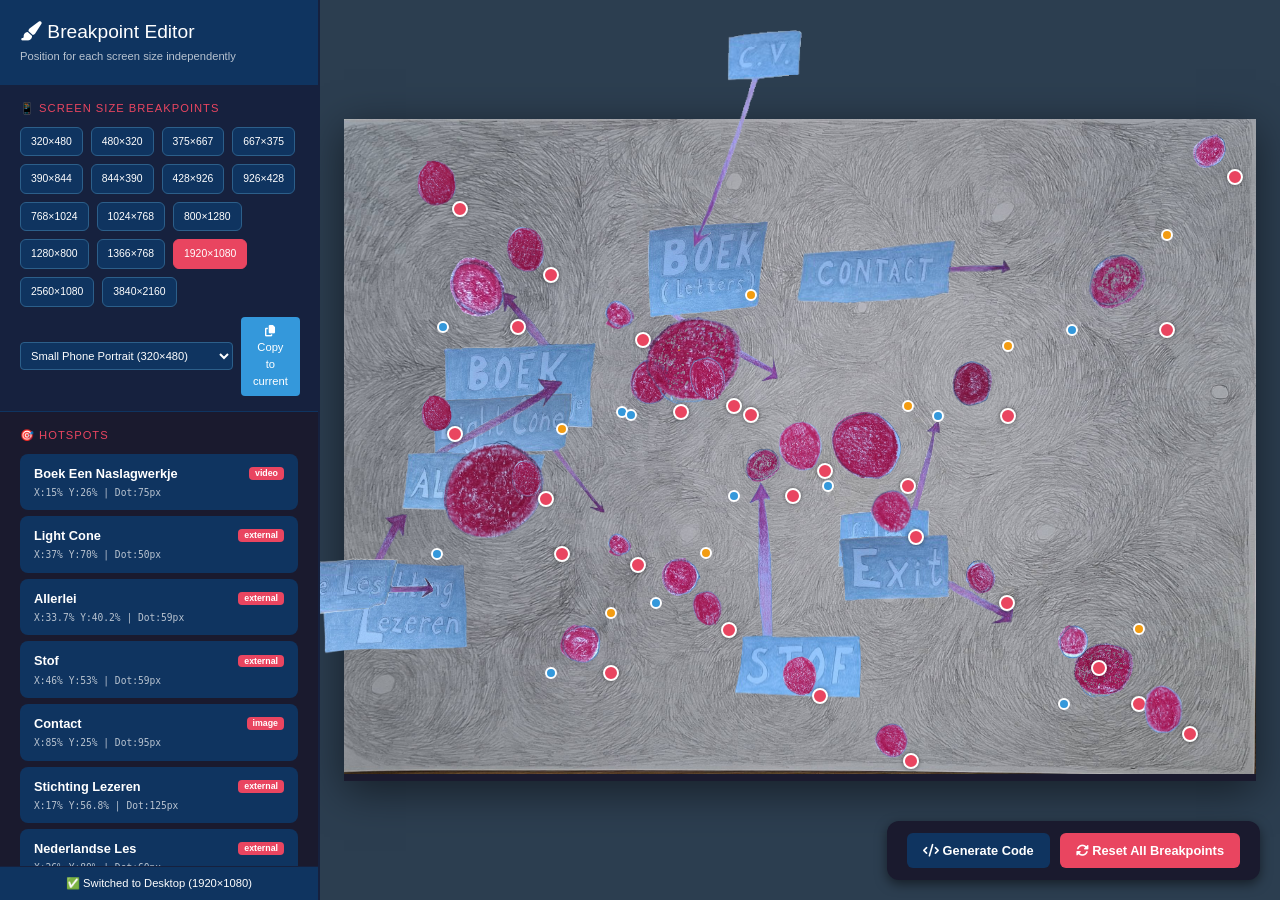
==== commit 945d9317: "Layout fixes" ====
--- a/editor.html
+++ b/editor.html
@@ -3,27 +3,58 @@
 <head>
   <meta charset="UTF-8">
   <meta name="viewport" content="width=device-width, initial-scale=1.0, viewport-fit=cover">
-  <title>Hotspot Editor - Francien van Everdingen</title>
+  <title>Breakpoint Hotspot Editor - Francien van Everdingen</title>
   <link href="https://cdn.jsdelivr.net/npm/bootstrap@5.3.3/dist/css/bootstrap.min.css" rel="stylesheet">
   <link rel="stylesheet" href="https://cdnjs.cloudflare.com/ajax/libs/font-awesome/6.4.0/css/all.min.css">
   <style>
     * { margin: 0; padding: 0; box-sizing: border-box; }
     body { background: #0a0a1a; font-family: 'Segoe UI', sans-serif; overflow: hidden; }
     
-    .editor-container { display: flex; height: 100vh; width: 100vw; }
-    
-    .toolbar { background: #1a1a2e; color: white; width: 320px; display: flex; flex-direction: column; border-right: 2px solid #16213e; overflow-y: auto; z-index: 100; }
-    .toolbar-header { padding: 20px; background: #0f3460; }
-    .toolbar-header h2 { margin: 0 0 5px; font-size: 1.3rem; }
-    .toolbar-header p { margin: 0; font-size: 0.75rem; opacity: 0.7; }
-    
-    .device-section { padding: 15px 20px; background: #16213e; border-bottom: 1px solid #0f3460; }
+    /* Main Layout */
+    .editor-container { display: flex; height: 100vh; width: 100vw; position: relative; }
+    
+    /* Draggable Sidebar */
+    .sidebar { 
+      background: #1a1a2e; 
+      color: white; 
+      width: 320px; 
+      min-width: 220px;
+      max-width: 500px;
+      display: flex; 
+      flex-direction: column; 
+      border-right: 2px solid #16213e; 
+      overflow-y: auto; 
+      z-index: 100;
+      position: relative;
+    }
+    .sidebar-resize-handle {
+      position: absolute;
+      right: -4px;
+      top: 0;
+      width: 8px;
+      height: 100%;
+      cursor: ew-resize;
+      background: transparent;
+      z-index: 101;
+    }
+    .sidebar-resize-handle:hover { background: #e94560; opacity: 0.5; }
+    
+    .sidebar-header { padding: 20px; background: #0f3460; }
+    .sidebar-header h2 { margin: 0 0 5px; font-size: 1.2rem; }
+    .sidebar-header p { margin: 0; font-size: 0.7rem; opacity: 0.7; }
+    
+    /* Breakpoint Section */
+    .breakpoint-section { padding: 15px 20px; background: #16213e; border-bottom: 1px solid #0f3460; }
     .section-title { font-size: 0.7rem; text-transform: uppercase; letter-spacing: 1px; margin-bottom: 10px; color: #e94560; }
-    .device-grid { display: grid; grid-template-columns: repeat(2, 1fr); gap: 8px; margin-bottom: 15px; }
-    .device-btn { background: #0f3460; border: 1px solid #2c5f8a; color: white; padding: 8px; border-radius: 6px; cursor: pointer; font-size: 0.7rem; transition: all 0.2s; text-align: center; }
-    .device-btn:hover { background: #1a5276; }
-    .device-btn.active { background: #e94560; border-color: #e94560; }
-    
+    .breakpoint-selector { display: flex; gap: 8px; margin-bottom: 10px; flex-wrap: wrap; }
+    .breakpoint-btn { background: #0f3460; border: 1px solid #2c5f8a; color: white; padding: 6px 10px; border-radius: 6px; cursor: pointer; font-size: 0.65rem; transition: all 0.2s; }
+    .breakpoint-btn:hover { background: #1a5276; }
+    .breakpoint-btn.active { background: #e94560; border-color: #e94560; }
+    .copy-section { margin-top: 10px; display: flex; gap: 8px; align-items: center; }
+    .copy-section select { flex: 1; background: #0f3460; border: 1px solid #2c5f8a; color: white; padding: 6px; border-radius: 4px; font-size: 0.7rem; }
+    .copy-section button { background: #3498db; border: none; color: white; padding: 6px 12px; border-radius: 4px; cursor: pointer; font-size: 0.7rem; }
+    
+    /* Hotspot List */
     .hotspot-list { flex: 1; overflow-y: auto; padding: 15px 20px; }
     .hotspot-item { background: #0f3460; border-radius: 8px; padding: 8px 12px; margin-bottom: 6px; cursor: pointer; border: 2px solid transparent; transition: all 0.2s; }
     .hotspot-item:hover { background: #1a5276; transform: translateX(3px); }
@@ -32,27 +63,48 @@
     .hotspot-name .badge { background: #e94560; padding: 2px 6px; border-radius: 4px; font-size: 0.55rem; }
     .hotspot-coords { font-size: 0.6rem; opacity: 0.7; font-family: monospace; margin-top: 3px; }
     
+    /* Preview Area */
     .preview-area { flex: 1; background: #2c3e50; display: flex; align-items: center; justify-content: center; overflow: auto; position: relative; }
     .artboard-frame { background: #1a1a2e; box-shadow: 0 10px 40px rgba(0,0,0,0.5); position: relative; transition: all 0.2s ease; }
     .artwork-container { position: relative; display: inline-block; }
     .artwork-image { display: block; width: 100%; height: auto; user-select: none; pointer-events: none; }
     .hotspots-layer { position: absolute; top: 0; left: 0; width: 100%; height: 100%; }
     
+    /* Hotspot Editor Elements - Non-overlapping handles */
     .hotspot-edit { position: absolute; z-index: 50; }
     .hotspot-edit.selected { z-index: 100; }
-    .hotspot-dot-edit { position: absolute; top: 50%; left: 50%; transform: translate(-50%, -50%); background-size: contain; background-repeat: no-repeat; background-position: center; cursor: move; }
-    .hotspot-dot-edit::after { content: ''; position: absolute; top: -3px; left: -3px; right: -3px; bottom: -3px; border: 2px solid #e94560; border-radius: 50%; opacity: 0; pointer-events: none; }
+    .hotspot-dot-edit { 
+      position: absolute; top: 50%; left: 50%; transform: translate(-50%, -50%); 
+      background-size: contain; background-repeat: no-repeat; background-position: center; 
+      cursor: move; 
+    }
+    .hotspot-dot-edit::after { 
+      content: ''; position: absolute; top: -3px; left: -3px; right: -3px; bottom: -3px; 
+      border: 2px solid #e94560; border-radius: 50%; opacity: 0; pointer-events: none; 
+    }
     .hotspot-edit.selected .hotspot-dot-edit::after { opacity: 1; }
     
+    /* Dot resize - bottom-right (pink) */
     .dot-resize { 
-      position: absolute; width: 16px; height: 16px; background: #e94560; border: 2px solid white; border-radius: 50%; bottom: -8px; right: -8px; cursor: se-resize; z-index: 102; box-shadow: 0 0 4px rgba(0,0,0,0.5);
+      position: absolute; width: 16px; height: 16px; background: #e94560; 
+      border: 2px solid white; border-radius: 50%; bottom: -8px; right: -8px; 
+      cursor: se-resize; z-index: 102; box-shadow: 0 0 4px rgba(0,0,0,0.5);
     }
     .dot-resize:hover { transform: scale(1.2); }
     
+    /* Label - bottom-left (blue) for resize, top-right (orange) for rotate */
     .label-edit { position: absolute; cursor: move; }
     .label-edit img { display: block; max-width: none; pointer-events: none; }
-    .label-resize { position: absolute; width: 12px; height: 12px; background: #3498db; border: 2px solid white; border-radius: 50%; bottom: -6px; right: -6px; cursor: se-resize; z-index: 102; }
-    .label-rotate { position: absolute; width: 12px; height: 12px; background: #f39c12; border: 2px solid white; border-radius: 50%; top: -6px; right: -6px; cursor: grab; z-index: 102; }
+    .label-resize { 
+      position: absolute; width: 12px; height: 12px; background: #3498db; 
+      border: 2px solid white; border-radius: 50%; bottom: -6px; left: -6px; 
+      cursor: sw-resize; z-index: 102; 
+    }
+    .label-rotate { 
+      position: absolute; width: 12px; height: 12px; background: #f39c12; 
+      border: 2px solid white; border-radius: 50%; top: -6px; right: -6px; 
+      cursor: grab; z-index: 102; 
+    }
     
     .control-panel { position: fixed; bottom: 20px; right: 20px; background: #1a1a2e; border-radius: 12px; padding: 12px 20px; display: flex; gap: 10px; z-index: 200; box-shadow: 0 4px 12px rgba(0,0,0,0.5); }
     .control-panel button { background: #e94560; border: none; color: white; padding: 8px 16px; border-radius: 6px; cursor: pointer; font-weight: bold; font-size: 0.8rem; }
@@ -79,23 +131,19 @@
 </head>
 <body>
 <div class="editor-container">
-  <div class="toolbar">
-    <div class="toolbar-header">
-      <h2><i class="fas fa-paintbrush"></i> Hotspot Editor</h2>
-      <p>Drag · Resize · Rotate · Generate</p>
+  <div class="sidebar" id="sidebar">
+    <div class="sidebar-resize-handle" id="sidebarResizeHandle"></div>
+    <div class="sidebar-header">
+      <h2><i class="fas fa-paintbrush"></i> Breakpoint Editor</h2>
+      <p>Position for each screen size independently</p>
     </div>
     
-    <div class="device-section">
-      <div class="section-title">📱 DEVICE PRESETS</div>
-      <div class="device-grid" id="deviceGrid">
-        <button class="device-btn" data-device="mobile-portrait">📱 Mobile Portrait</button>
-        <button class="device-btn" data-device="mobile-landscape">📱 Mobile Landscape</button>
-        <button class="device-btn" data-device="tablet-portrait">📟 Tablet Portrait</button>
-        <button class="device-btn" data-device="tablet-landscape">📟 Tablet Landscape</button>
-        <button class="device-btn" data-device="laptop">💻 Laptop (1366×768)</button>
-        <button class="device-btn active" data-device="desktop">🖥️ Desktop (1920×1080)</button>
-        <button class="device-btn" data-device="ultrawide">🖥️ Ultrawide (2560×1080)</button>
-        <button class="device-btn" data-device="tv">📺 Smart TV (3840×2160)</button>
+    <div class="breakpoint-section">
+      <div class="section-title">📱 SCREEN SIZE BREAKPOINTS</div>
+      <div class="breakpoint-selector" id="breakpointSelector"></div>
+      <div class="copy-section">
+        <select id="copyFromBreakpoint"></select>
+        <button id="copyBreakpointBtn"><i class="fas fa-copy"></i> Copy to current</button>
       </div>
     </div>
     
@@ -104,7 +152,7 @@
       <div id="hotspotList"></div>
     </div>
     
-    <div class="status-bar" id="status">✅ Ready · Click hotspot to select · Drag to reposition · Pink handle to resize</div>
+    <div class="status-bar" id="status">✅ Ready · Select breakpoint, then drag hotspots</div>
   </div>
   
   <div class="preview-area">
@@ -118,9 +166,8 @@
 </div>
 
 <div class="control-panel">
-  <button id="exportConfigBtn" class="secondary"><i class="fas fa-download"></i> Export</button>
-  <button id="generateCodeBtn" class="secondary"><i class="fas fa-code"></i> Generate</button>
-  <button id="resetViewBtn"><i class="fas fa-sync-alt"></i> Reset All</button>
+  <button id="generateCodeBtn" class="secondary"><i class="fas fa-code"></i> Generate Code</button>
+  <button id="resetViewBtn"><i class="fas fa-sync-alt"></i> Reset All Breakpoints</button>
 </div>
 
 <div class="modal-overlay" id="codeModal">
@@ -138,86 +185,80 @@
 
 <script>
 // ============================================
-// 21 DESKTOP HOTSPOTS (11 original + 10 extra areas with no label)
-// 17 MOBILE HOTSPOTS (11 original + 6 extra areas with no label)
+// 16 FIXED BREAKPOINTS
 // ============================================
-
-// Original 11 hotspots with labels
+const breakpoints = [
+  { id: 'bp1', name: 'Small Phone Portrait', width: 320, height: 480, image: 'images/mobile-bg.jpg', isMobile: true },
+  { id: 'bp2', name: 'Small Phone Landscape', width: 480, height: 320, image: 'images/mobile-bg.jpg', isMobile: true },
+  { id: 'bp3', name: 'iPhone Portrait', width: 375, height: 667, image: 'images/mobile-bg.jpg', isMobile: true },
+  { id: 'bp4', name: 'iPhone Landscape', width: 667, height: 375, image: 'images/mobile-bg.jpg', isMobile: true },
+  { id: 'bp5', name: 'Pixel Portrait', width: 390, height: 844, image: 'images/mobile-bg.jpg', isMobile: true },
+  { id: 'bp6', name: 'Pixel Landscape', width: 844, height: 390, image: 'images/mobile-bg.jpg', isMobile: true },
+  { id: 'bp7', name: 'iPhone Max Portrait', width: 428, height: 926, image: 'images/mobile-bg.jpg', isMobile: true },
+  { id: 'bp8', name: 'iPhone Max Landscape', width: 926, height: 428, image: 'images/mobile-bg.jpg', isMobile: true },
+  { id: 'bp9', name: 'iPad Portrait', width: 768, height: 1024, image: 'images/bg.jpg', isMobile: false },
+  { id: 'bp10', name: 'iPad Landscape', width: 1024, height: 768, image: 'images/bg.jpg', isMobile: false },
+  { id: 'bp11', name: 'Galaxy Fold Portrait', width: 800, height: 1280, image: 'images/bg.jpg', isMobile: false },
+  { id: 'bp12', name: 'Galaxy Fold Landscape', width: 1280, height: 800, image: 'images/bg.jpg', isMobile: false },
+  { id: 'bp13', name: 'Laptop', width: 1366, height: 768, image: 'images/bg.jpg', isMobile: false },
+  { id: 'bp14', name: 'Desktop', width: 1920, height: 1080, image: 'images/bg.jpg', isMobile: false },
+  { id: 'bp15', name: 'Ultrawide', width: 2560, height: 1080, image: 'images/bg.jpg', isMobile: false },
+  { id: 'bp16', name: '4K TV', width: 3840, height: 2160, image: 'images/bg.jpg', isMobile: false }
+];
+
+// ============================================
+// ORIGINAL 11 HOTSPOTS WITH LABELS
+// ============================================
 const originalHotspots = [
-  { id: 'h1', name: 'Boek Een Naslagwerkje', type: 'video', url: 'https://www.youtube-nocookie.com/embed/t-OnJP_u2HI', dotImage: 'reddot-01.png', labelImage: 'images/Boek-naslagwerkje.png', hasLabel: true, defaultDesktop: { x: 15, y: 26, dotSize: 75, labelX: 0, labelY: 40, labelScale: 0.6, labelRotate: 0 }, defaultMobile: { x: 54, y: 33, dotSize: 70, labelX: -10, labelY: 10, labelScale: 0.62, labelRotate: 0 } },
-  { id: 'h2', name: 'Light Cone', type: 'external', url: 'https://lightcone.org/en/filmmaker-793-francien-van-everdingen', dotImage: 'reddot-02.png', labelImage: 'images/LightCone.png', hasLabel: true, defaultDesktop: { x: 37, y: 70, dotSize: 50, labelX: -225, labelY: -160, labelScale: 0.65, labelRotate: 0 }, defaultMobile: { x: 22, y: 53, dotSize: 38, labelX: -6, labelY: -12, labelScale: 0.5, labelRotate: 0 } },
-  { id: 'h3', name: 'Allerlei', type: 'external', url: 'https://artoffice.info/kunstenaar/francien-van-everdingen/', dotImage: 'reddot-03.png', labelImage: 'images/Allerlei.png', hasLabel: true, defaultDesktop: { x: 33.7, y: 40.2, dotSize: 59, labelX: -220, labelY: 25, labelScale: 0.7, labelRotate: 0 }, defaultMobile: { x: 69, y: 64, dotSize: 30, labelX: 40, labelY: -10, labelScale: 0.44, labelRotate: 0 } },
-  { id: 'h4', name: 'Stof', type: 'external', url: 'https://www.etsy.com/shop/hitchhikehijabi', dotImage: 'reddot-04.png', labelImage: 'images/Stof.png', hasLabel: true, defaultDesktop: { x: 46, y: 53, dotSize: 59, labelX: 1, labelY: 45, labelScale: 0.5, labelRotate: 0 }, defaultMobile: { x: 49, y: 15, dotSize: 64, labelX: -18, labelY: -6, labelScale: 0.6, labelRotate: 0 } },
-  { id: 'h5', name: 'Contact', type: 'image', url: 'images/contact-emailadres.png', dotImage: 'reddot-04.png', labelImage: 'images/Contact.png', hasLabel: true, defaultDesktop: { x: 85, y: 25, dotSize: 95, labelX: -275, labelY: 5, labelScale: 0.9, labelRotate: 0 }, defaultMobile: { x: 67, y: 74, dotSize: 28, labelX: -18, labelY: -10, labelScale: 0.54, labelRotate: 0 } },
-  { id: 'h6', name: 'Stichting Lezeren', type: 'external', url: 'http://www.lezeren.nl', dotImage: 'reddot-05.png', labelImage: 'images/StichtingLezeren.png', hasLabel: true, defaultDesktop: { x: 17, y: 56.8, dotSize: 125, labelX: -115, labelY: 85, labelScale: 0.4, labelRotate: 0 }, defaultMobile: { x: 86, y: 7, dotSize: 62, labelX: -96, labelY: -8, labelScale: 0.5, labelRotate: 0 } },
-  { id: 'h7', name: 'Nederlandse Les', type: 'external', url: 'https://preply.in/FRANCIEN6NL3194022810', dotImage: 'reddot-06.png', labelImage: 'images/Nederlandseles.png', hasLabel: true, defaultDesktop: { x: 26, y: 80, dotSize: 60, labelX: -470, labelY: -165, labelScale: 1, labelRotate: 0 }, defaultMobile: { x: 23, y: 88, dotSize: 30, labelX: -4, labelY: -10, labelScale: 0.58, labelRotate: 0 } },
-  { id: 'h8', name: 'Boek Letters', type: 'video', url: 'https://www.youtube-nocookie.com/embed/ELwjwDY3hUg', dotImage: 'reddot-08.png', labelImage: 'images/Boek-letters.png', hasLabel: true, defaultDesktop: { x: 57.5, y: 50, dotSize: 80, labelX: -180, labelY: -185, labelScale: 0.6, labelRotate: 0 }, defaultMobile: { x: 77, y: 109, dotSize: 34, labelX: -16, labelY: -10, labelScale: 0.48, labelRotate: 0 } },
-  { id: 'h9', name: 'Films', type: 'pdf', url: '/images/Filmografie-Francien-van-Everdingen.pdf', dotImage: 'reddot-09.png', labelImage: 'images/Films.png', hasLabel: true, defaultDesktop: { x: 69, y: 40, dotSize: 70, labelX: -100, labelY: 75, labelScale: 1, labelRotate: 0 }, defaultMobile: { x: 29, y: 2, dotSize: 44, labelX: -24, labelY: 16, labelScale: 0.56, labelRotate: 0 } },
-  { id: 'h10', name: 'CV', type: 'pdf', url: '/images/CV-Francien-van-Everdingen-website.pdf', dotImage: 'reddot-10.png', labelImage: 'images/CV.png', hasLabel: true, defaultDesktop: { x: 38.1, y: 36, dotSize: 120, labelX: 62, labelY: -265, labelScale: 0.85, labelRotate: 0 }, defaultMobile: { x: 31, y: 96, dotSize: 26, labelX: -2, labelY: -12, labelScale: 0.5, labelRotate: 0 } },
-  { id: 'h11', name: 'Exit', type: 'exit', url: '#', dotImage: 'reddot-10.png', labelImage: 'images/Exit.png', hasLabel: true, defaultDesktop: { x: 83.1, y: 83.5, dotSize: 75, labelX: -225, labelY: -95, labelScale: 0.75, labelRotate: 0 }, defaultMobile: { x: 86, y: 132, dotSize: 34, labelX: -22, labelY: -10, labelScale: 0.5, labelRotate: 0 } }
+  { id: 'h1', name: 'Boek Een Naslagwerkje', type: 'video', url: 'https://www.youtube-nocookie.com/embed/t-OnJP_u2HI', dotImage: 'reddot-01.png', labelImage: 'images/Boek-naslagwerkje.png', hasLabel: true, defaultValues: { x: 15, y: 26, dotSize: 75, labelX: 0, labelY: 40, labelScale: 0.6, labelRotate: 0 } },
+  { id: 'h2', name: 'Light Cone', type: 'external', url: 'https://lightcone.org/en/filmmaker-793-francien-van-everdingen', dotImage: 'reddot-02.png', labelImage: 'images/LightCone.png', hasLabel: true, defaultValues: { x: 37, y: 70, dotSize: 50, labelX: -225, labelY: -160, labelScale: 0.65, labelRotate: 0 } },
+  { id: 'h3', name: 'Allerlei', type: 'external', url: 'https://artoffice.info/kunstenaar/francien-van-everdingen/', dotImage: 'reddot-03.png', labelImage: 'images/Allerlei.png', hasLabel: true, defaultValues: { x: 33.7, y: 40.2, dotSize: 59, labelX: -220, labelY: 25, labelScale: 0.7, labelRotate: 0 } },
+  { id: 'h4', name: 'Stof', type: 'external', url: 'https://www.etsy.com/shop/hitchhikehijabi', dotImage: 'reddot-04.png', labelImage: 'images/Stof.png', hasLabel: true, defaultValues: { x: 46, y: 53, dotSize: 59, labelX: 1, labelY: 45, labelScale: 0.5, labelRotate: 0 } },
+  { id: 'h5', name: 'Contact', type: 'image', url: 'images/contact-emailadres.png', dotImage: 'reddot-04.png', labelImage: 'images/Contact.png', hasLabel: true, defaultValues: { x: 85, y: 25, dotSize: 95, labelX: -275, labelY: 5, labelScale: 0.9, labelRotate: 0 } },
+  { id: 'h6', name: 'Stichting Lezeren', type: 'external', url: 'http://www.lezeren.nl', dotImage: 'reddot-05.png', labelImage: 'images/StichtingLezeren.png', hasLabel: true, defaultValues: { x: 17, y: 56.8, dotSize: 125, labelX: -115, labelY: 85, labelScale: 0.4, labelRotate: 0 } },
+  { id: 'h7', name: 'Nederlandse Les', type: 'external', url: 'https://preply.in/FRANCIEN6NL3194022810', dotImage: 'reddot-06.png', labelImage: 'images/Nederlandseles.png', hasLabel: true, defaultValues: { x: 26, y: 80, dotSize: 60, labelX: -470, labelY: -165, labelScale: 1, labelRotate: 0 } },
+  { id: 'h8', name: 'Boek Letters', type: 'video', url: 'https://www.youtube-nocookie.com/embed/ELwjwDY3hUg', dotImage: 'reddot-08.png', labelImage: 'images/Boek-letters.png', hasLabel: true, defaultValues: { x: 57.5, y: 50, dotSize: 80, labelX: -180, labelY: -185, labelScale: 0.6, labelRotate: 0 } },
+  { id: 'h9', name: 'Films', type: 'pdf', url: '/images/Filmografie-Francien-van-Everdingen.pdf', dotImage: 'reddot-09.png', labelImage: 'images/Films.png', hasLabel: true, defaultValues: { x: 69, y: 40, dotSize: 70, labelX: -100, labelY: 75, labelScale: 1, labelRotate: 0 } },
+  { id: 'h10', name: 'CV', type: 'pdf', url: '/images/CV-Francien-van-Everdingen-website.pdf', dotImage: 'reddot-10.png', labelImage: 'images/CV.png', hasLabel: true, defaultValues: { x: 38.1, y: 36, dotSize: 120, labelX: 62, labelY: -265, labelScale: 0.85, labelRotate: 0 } },
+  { id: 'h11', name: 'Exit', type: 'exit', url: '#', dotImage: 'reddot-10.png', labelImage: 'images/Exit.png', hasLabel: true, defaultValues: { x: 83.1, y: 83.5, dotSize: 75, labelX: -225, labelY: -95, labelScale: 0.75, labelRotate: 0 } }
 ];
 
-// 10 Extra desktop area hotspots (no labels)
-const extraDesktopAreas = [
-  { id: 'a1', name: 'Area 1', type: 'area', url: '#', dotImage: 'reddot-11.png', hasLabel: false, defaultDesktop: { x: 10, y: 10, dotSize: 50 }, defaultMobile: null },
-  { id: 'a2', name: 'Area 2', type: 'area', url: '#', dotImage: 'reddot-15.png', hasLabel: false, defaultDesktop: { x: 20, y: 20, dotSize: 50 }, defaultMobile: null },
-  { id: 'a3', name: 'Area 3', type: 'area', url: '#', dotImage: 'reddot-16.png', hasLabel: false, defaultDesktop: { x: 30, y: 30, dotSize: 50 }, defaultMobile: null },
-  { id: 'a4', name: 'Area 4', type: 'area', url: '#', dotImage: 'reddot-17.png', hasLabel: false, defaultDesktop: { x: 40, y: 40, dotSize: 50 }, defaultMobile: null },
-  { id: 'a5', name: 'Area 5', type: 'area', url: '#', dotImage: 'reddot-18.png', hasLabel: false, defaultDesktop: { x: 50, y: 50, dotSize: 50 }, defaultMobile: null },
-  { id: 'a6', name: 'Area 6', type: 'area', url: '#', dotImage: 'reddot-19.png', hasLabel: false, defaultDesktop: { x: 60, y: 60, dotSize: 50 }, defaultMobile: null },
-  { id: 'a7', name: 'Area 7', type: 'area', url: '#', dotImage: 'reddot-20.png', hasLabel: false, defaultDesktop: { x: 70, y: 70, dotSize: 50 }, defaultMobile: null },
-  { id: 'a8', name: 'Area 8', type: 'area', url: '#', dotImage: 'reddot-21.png', hasLabel: false, defaultDesktop: { x: 80, y: 80, dotSize: 50 }, defaultMobile: null },
-  { id: 'a9', name: 'Area 9', type: 'area', url: '#', dotImage: 'reddot-22.png', hasLabel: false, defaultDesktop: { x: 90, y: 90, dotSize: 50 }, defaultMobile: null },
-  { id: 'a10', name: 'Area 10', type: 'area', url: '#', dotImage: 'reddot-23.png', hasLabel: false, defaultDesktop: { x: 95, y: 5, dotSize: 50 }, defaultMobile: null }
+// 10 Extra area hotspots for desktop
+const extraAreasDesktop = [
+  { id: 'a1', name: 'Area 1', type: 'area', url: '#', dotImage: 'reddot-11.png', hasLabel: false, defaultValues: { x: 10, y: 10, dotSize: 50 } },
+  { id: 'a2', name: 'Area 2', type: 'area', url: '#', dotImage: 'reddot-15.png', hasLabel: false, defaultValues: { x: 20, y: 20, dotSize: 50 } },
+  { id: 'a3', name: 'Area 3', type: 'area', url: '#', dotImage: 'reddot-16.png', hasLabel: false, defaultValues: { x: 30, y: 30, dotSize: 50 } },
+  { id: 'a4', name: 'Area 4', type: 'area', url: '#', dotImage: 'reddot-17.png', hasLabel: false, defaultValues: { x: 40, y: 40, dotSize: 50 } },
+  { id: 'a5', name: 'Area 5', type: 'area', url: '#', dotImage: 'reddot-18.png', hasLabel: false, defaultValues: { x: 50, y: 50, dotSize: 50 } },
+  { id: 'a6', name: 'Area 6', type: 'area', url: '#', dotImage: 'reddot-19.png', hasLabel: false, defaultValues: { x: 60, y: 60, dotSize: 50 } },
+  { id: 'a7', name: 'Area 7', type: 'area', url: '#', dotImage: 'reddot-20.png', hasLabel: false, defaultValues: { x: 70, y: 70, dotSize: 50 } },
+  { id: 'a8', name: 'Area 8', type: 'area', url: '#', dotImage: 'reddot-21.png', hasLabel: false, defaultValues: { x: 80, y: 80, dotSize: 50 } },
+  { id: 'a9', name: 'Area 9', type: 'area', url: '#', dotImage: 'reddot-22.png', hasLabel: false, defaultValues: { x: 90, y: 90, dotSize: 50 } },
+  { id: 'a10', name: 'Area 10', type: 'area', url: '#', dotImage: 'reddot-23.png', hasLabel: false, defaultValues: { x: 95, y: 5, dotSize: 50 } }
 ];
 
-// 6 Extra mobile area hotspots (no labels)
-const extraMobileAreas = [
-  { id: 'm1', name: 'Mobile Area 1', type: 'area', url: '#', dotImage: 'reddot-11.png', hasLabel: false, defaultMobile: { x: 10, y: 45, dotSize: 40 }, defaultDesktop: null },
-  { id: 'm2', name: 'Mobile Area 2', type: 'area', url: '#', dotImage: 'reddot-15.png', hasLabel: false, defaultMobile: { x: 20, y: 55, dotSize: 40 }, defaultDesktop: null },
-  { id: 'm3', name: 'Mobile Area 3', type: 'area', url: '#', dotImage: 'reddot-16.png', hasLabel: false, defaultMobile: { x: 30, y: 65, dotSize: 40 }, defaultDesktop: null },
-  { id: 'm4', name: 'Mobile Area 4', type: 'area', url: '#', dotImage: 'reddot-17.png', hasLabel: false, defaultMobile: { x: 40, y: 75, dotSize: 40 }, defaultDesktop: null },
-  { id: 'm5', name: 'Mobile Area 5', type: 'area', url: '#', dotImage: 'reddot-18.png', hasLabel: false, defaultMobile: { x: 50, y: 85, dotSize: 40 }, defaultDesktop: null },
-  { id: 'm6', name: 'Mobile Area 6', type: 'area', url: '#', dotImage: 'reddot-19.png', hasLabel: false, defaultMobile: { x: 60, y: 95, dotSize: 40 }, defaultDesktop: null }
+// 6 Extra area hotspots for mobile
+const extraAreasMobile = [
+  { id: 'm1', name: 'Mobile Area 1', type: 'area', url: '#', dotImage: 'reddot-11.png', hasLabel: false, defaultValues: { x: 10, y: 45, dotSize: 40 } },
+  { id: 'm2', name: 'Mobile Area 2', type: 'area', url: '#', dotImage: 'reddot-15.png', hasLabel: false, defaultValues: { x: 20, y: 55, dotSize: 40 } },
+  { id: 'm3', name: 'Mobile Area 3', type: 'area', url: '#', dotImage: 'reddot-16.png', hasLabel: false, defaultValues: { x: 30, y: 65, dotSize: 40 } },
+  { id: 'm4', name: 'Mobile Area 4', type: 'area', url: '#', dotImage: 'reddot-17.png', hasLabel: false, defaultValues: { x: 40, y: 75, dotSize: 40 } },
+  { id: 'm5', name: 'Mobile Area 5', type: 'area', url: '#', dotImage: 'reddot-18.png', hasLabel: false, defaultValues: { x: 50, y: 85, dotSize: 40 } },
+  { id: 'm6', name: 'Mobile Area 6', type: 'area', url: '#', dotImage: 'reddot-19.png', hasLabel: false, defaultValues: { x: 60, y: 95, dotSize: 40 } }
 ];
 
-// Combine desktop hotspots (11 originals + 10 areas = 21 total)
-const desktopHotspots = [...originalHotspots.map(h => ({
-  id: h.id, name: h.name, type: h.type, url: h.url, dotImage: h.dotImage, labelImage: h.labelImage, hasLabel: h.hasLabel,
-  desktop: { ...h.defaultDesktop }
-})), ...extraDesktopAreas.map(a => ({
-  id: a.id, name: a.name, type: a.type, url: a.url, dotImage: a.dotImage, labelImage: null, hasLabel: false,
-  desktop: { ...a.defaultDesktop }
-}))];
-
-// Combine mobile hotspots (11 originals + 6 areas = 17 total)
-const mobileHotspots = [...originalHotspots.map(h => ({
-  id: h.id, name: h.name, type: h.type, url: h.url, dotImage: h.dotImage, labelImage: h.labelImage, hasLabel: h.hasLabel,
-  mobile: { ...h.defaultMobile }
-})), ...extraMobileAreas.map(a => ({
-  id: a.id, name: a.name, type: a.type, url: a.url, dotImage: a.dotImage, labelImage: null, hasLabel: false,
-  mobile: { ...a.defaultMobile }
-}))];
-
-const devices = {
-  'mobile-portrait': { name: 'Mobile Portrait', width: 375, height: 667, image: 'images/mobile-bg.jpg', isMobile: true },
-  'mobile-landscape': { name: 'Mobile Landscape', width: 667, height: 375, image: 'images/mobile-bg.jpg', isMobile: true },
-  'tablet-portrait': { name: 'Tablet Portrait', width: 768, height: 1024, image: 'images/bg.jpg', isMobile: false },
-  'tablet-landscape': { name: 'Tablet Landscape', width: 1024, height: 768, image: 'images/bg.jpg', isMobile: false },
-  'laptop': { name: 'Laptop', width: 1366, height: 768, image: 'images/bg.jpg', isMobile: false },
-  'desktop': { name: 'Desktop', width: 1920, height: 1080, image: 'images/bg.jpg', isMobile: false },
-  'ultrawide': { name: 'Ultrawide', width: 2560, height: 1080, image: 'images/bg.jpg', isMobile: false },
-  'tv': { name: 'Smart TV', width: 3840, height: 2160, image: 'images/bg.jpg', isMobile: false }
-};
-
+// Combine all hotspots (21 desktop, 17 mobile logic via breakpoint image detection)
+const allHotspots = [...originalHotspots, ...extraAreasDesktop, ...extraAreasMobile];
+
+// State
 let hotspotsData = [];
 let selectedId = null;
-let currentDevice = 'desktop';
+let currentBreakpointId = 'bp14';
 let isDraggingDot = false, isDraggingLabel = false, isResizingDot = false, isResizingLabel = false, isRotatingLabel = false;
-let dragTargetId = null, dragStart = { x: 0, y: 0, startX: 0, startY: 0, startVal1: 0 };
+let dragTargetId = null, dragStart = {};
 
 function loadConfig() {
-  const saved = localStorage.getItem('hotspotEditorConfigV2');
+  const saved = localStorage.getItem('breakpointHotspotConfig');
   if (saved) {
     try {
       hotspotsData = JSON.parse(saved);
@@ -225,34 +266,117 @@
       return;
     } catch(e) {}
   }
-  // Initialize with combined data
-  hotspotsData = desktopHotspots.map(h => {
-    const mobileMatch = mobileHotspots.find(m => m.id === h.id);
-    return {
-      id: h.id, name: h.name, type: h.type, url: h.url, dotImage: h.dotImage, labelImage: h.labelImage, hasLabel: h.hasLabel,
-      desktop: { ...h.desktop },
-      mobile: mobileMatch ? { ...mobileMatch.mobile } : { x: 50, y: 50, dotSize: 50, labelX: 0, labelY: 0, labelScale: 1, labelRotate: 0 }
-    };
+  // Initialize: for each breakpoint, create a map of hotspot values
+  hotspotsData = [];
+  breakpoints.forEach(bp => {
+    const bpHotspots = allHotspots.map(h => {
+      // Use different default positions based on whether it's a mobile or desktop breakpoint
+      let defaultPos = { ...h.defaultValues };
+      if (bp.isMobile && h.id.startsWith('m')) {
+        // Mobile area hotspots already have mobile defaults
+        defaultPos = { ...h.defaultValues };
+      } else if (!bp.isMobile && h.id.startsWith('a')) {
+        // Desktop area hotspots already have desktop defaults
+        defaultPos = { ...h.defaultValues };
+      } else if (bp.isMobile && h.defaultMobile) {
+        defaultPos = { ...h.defaultMobile };
+      } else if (!bp.isMobile && h.defaultDesktop) {
+        defaultPos = { ...h.defaultDesktop };
+      } else if (bp.isMobile && h.id.startsWith('h')) {
+        // Original hotspots - adjust for mobile
+        defaultPos = { 
+          x: h.defaultValues.x * 0.7, y: h.defaultValues.y * 0.6, 
+          dotSize: h.defaultValues.dotSize * 0.7,
+          labelX: h.defaultValues.labelX * 0.3, labelY: h.defaultValues.labelY * 0.3,
+          labelScale: h.defaultValues.labelScale * 0.8, labelRotate: 0
+        };
+      }
+      return {
+        id: h.id, name: h.name, type: h.type, url: h.url, 
+        dotImage: h.dotImage, labelImage: h.labelImage, hasLabel: h.hasLabel,
+        ...defaultPos,
+        labelX: defaultPos.labelX || 0, labelY: defaultPos.labelY || 0,
+        labelScale: defaultPos.labelScale || 1, labelRotate: defaultPos.labelRotate || 0
+      };
+    });
+    hotspotsData.push({ breakpointId: bp.id, hotspots: bpHotspots });
   });
   saveConfig();
 }
 
-function saveConfig() { localStorage.setItem('hotspotEditorConfigV2', JSON.stringify(hotspotsData)); }
-
-function getCurrentSettings(hotspot) { return hotspot[currentDevice.includes('mobile') ? 'mobile' : 'desktop']; }
-
-function updateStatus(msg) { const el = document.getElementById('status'); if(el) { el.innerHTML = '✅ ' + msg; setTimeout(() => { if(el.innerHTML === '✅ ' + msg) el.innerHTML = '✅ Ready · Click hotspot to select · Drag to reposition · Pink handle to resize'; }, 2000); } }
+function saveConfig() { localStorage.setItem('breakpointHotspotConfig', JSON.stringify(hotspotsData)); updateStatus('Auto-saved'); }
+
+function getCurrentHotspots() {
+  const bpData = hotspotsData.find(bp => bp.breakpointId === currentBreakpointId);
+  return bpData ? bpData.hotspots : [];
+}
+
+function updateHotspotInCurrentBreakpoint(updatedHotspot) {
+  const bpData = hotspotsData.find(bp => bp.breakpointId === currentBreakpointId);
+  if (bpData) {
+    const index = bpData.hotspots.findIndex(h => h.id === updatedHotspot.id);
+    if (index !== -1) bpData.hotspots[index] = { ...bpData.hotspots[index], ...updatedHotspot };
+    saveConfig();
+  }
+}
+
+function updateStatus(msg) { 
+  const el = document.getElementById('status'); 
+  if(el) { 
+    el.innerHTML = '✅ ' + msg; 
+    setTimeout(() => { 
+      if(el.innerHTML === '✅ ' + msg) el.innerHTML = '✅ Ready · Select breakpoint, then drag hotspots'; 
+    }, 2000); 
+  } 
+}
+
+function renderBreakpointSelector() {
+  const container = document.getElementById('breakpointSelector');
+  const copySelect = document.getElementById('copyFromBreakpoint');
+  if (!container) return;
+  container.innerHTML = '';
+  copySelect.innerHTML = '';
+  breakpoints.forEach(bp => {
+    const btn = document.createElement('button');
+    btn.className = 'breakpoint-btn' + (currentBreakpointId === bp.id ? ' active' : '');
+    btn.textContent = `${bp.width}×${bp.height}`;
+    btn.title = bp.name;
+    btn.onclick = () => switchBreakpoint(bp.id);
+    container.appendChild(btn);
+    
+    const option = document.createElement('option');
+    option.value = bp.id;
+    option.textContent = `${bp.name} (${bp.width}×${bp.height})`;
+    copySelect.appendChild(option);
+  });
+}
+
+function switchBreakpoint(breakpointId) {
+  currentBreakpointId = breakpointId;
+  const bp = breakpoints.find(b => b.id === breakpointId);
+  if (bp) {
+    const frame = document.getElementById('artboardFrame');
+    const image = document.getElementById('artworkImage');
+    frame.style.width = bp.width + 'px';
+    frame.style.maxWidth = '95%';
+    image.src = bp.image;
+  }
+  renderBreakpointSelector();
+  renderHotspotList();
+  renderCanvas();
+  updateStatus(`Switched to ${bp.name} (${bp.width}×${bp.height})`);
+}
 
 function renderHotspotList() {
   const container = document.getElementById('hotspotList');
   if (!container) return;
   container.innerHTML = '';
-  hotspotsData.forEach(h => {
-    const settings = getCurrentSettings(h);
+  const hotspots = getCurrentHotspots();
+  hotspots.forEach(h => {
     const item = document.createElement('div');
     item.className = 'hotspot-item' + (selectedId === h.id ? ' selected' : '');
     item.onclick = () => selectHotspot(h.id);
-    item.innerHTML = '<div class="hotspot-name"><span>' + h.name + '</span><span class="badge">' + (h.type === 'area' ? 'Area' : h.type) + '</span></div><div class="hotspot-coords">X:' + settings.x + '% Y:' + settings.y + '% | Dot:' + settings.dotSize + 'px</div>';
+    item.innerHTML = '<div class="hotspot-name"><span>' + h.name + '</span><span class="badge">' + (h.type === 'area' ? 'Area' : h.type) + '</span></div><div class="hotspot-coords">X:' + h.x + '% Y:' + h.y + '% | Dot:' + h.dotSize + 'px</div>';
     container.appendChild(item);
   });
 }
@@ -261,7 +385,7 @@
   selectedId = id;
   renderHotspotList();
   renderCanvas();
-  const hotspot = hotspotsData.find(h => h.id === id);
+  const hotspot = getCurrentHotspots().find(h => h.id === id);
   if (hotspot) updateStatus(`Selected: ${hotspot.name}`);
 }
 
@@ -269,16 +393,16 @@
   const container = document.getElementById('hotspotsLayer');
   if (!container) return;
   container.innerHTML = '';
-  hotspotsData.forEach(hotspot => {
-    const s = getCurrentSettings(hotspot);
+  const hotspots = getCurrentHotspots();
+  hotspots.forEach(hotspot => {
     const wrapper = document.createElement('div');
     wrapper.className = 'hotspot-edit' + (selectedId === hotspot.id ? ' selected' : '');
     wrapper.setAttribute('data-id', hotspot.id);
     wrapper.style.position = 'absolute';
-    wrapper.style.left = `calc(${s.x}% - ${s.dotSize / 2}px)`;
-    wrapper.style.top = `calc(${s.y}% - ${s.dotSize / 2}px)`;
-    wrapper.style.width = `${s.dotSize}px`;
-    wrapper.style.height = `${s.dotSize}px`;
+    wrapper.style.left = `calc(${hotspot.x}% - ${hotspot.dotSize / 2}px)`;
+    wrapper.style.top = `calc(${hotspot.y}% - ${hotspot.dotSize / 2}px)`;
+    wrapper.style.width = `${hotspot.dotSize}px`;
+    wrapper.style.height = `${hotspot.dotSize}px`;
     
     const dot = document.createElement('div');
     dot.className = 'hotspot-dot-edit';
@@ -287,6 +411,7 @@
     dot.style.backgroundImage = `url('images/${hotspot.dotImage}')`;
     wrapper.appendChild(dot);
     
+    // Dot resize handle - bottom-right (pink)
     const dotResize = document.createElement('div');
     dotResize.className = 'dot-resize';
     dotResize.title = 'Drag to resize red dot';
@@ -297,9 +422,9 @@
       const labelDiv = document.createElement('div');
       labelDiv.className = 'label-edit';
       labelDiv.style.position = 'absolute';
-      labelDiv.style.left = `${s.labelX || 0}px`;
-      labelDiv.style.top = `${s.labelY || 0}px`;
-      labelDiv.style.transform = `scale(${s.labelScale || 1}) rotate(${s.labelRotate || 0}deg)`;
+      labelDiv.style.left = `${hotspot.labelX || 0}px`;
+      labelDiv.style.top = `${hotspot.labelY || 0}px`;
+      labelDiv.style.transform = `scale(${hotspot.labelScale || 1}) rotate(${hotspot.labelRotate || 0}deg)`;
       labelDiv.style.transformOrigin = 'top left';
       const img = document.createElement('img');
       img.src = hotspot.labelImage;
@@ -308,13 +433,17 @@
       labelDiv.appendChild(img);
       wrapper.appendChild(labelDiv);
       
+      // Label resize handle - bottom-left (blue)
       const labelResize = document.createElement('div');
       labelResize.className = 'label-resize';
+      labelResize.title = 'Drag to resize label';
       labelResize.onmousedown = (e) => { e.stopPropagation(); startLabelResize(e, hotspot.id); };
       wrapper.appendChild(labelResize);
       
+      // Label rotate handle - top-right (orange)
       const labelRotate = document.createElement('div');
       labelRotate.className = 'label-rotate';
+      labelRotate.title = 'Drag to rotate label';
       labelRotate.onmousedown = (e) => { e.stopPropagation(); startLabelRotate(e, hotspot.id); };
       wrapper.appendChild(labelRotate);
       
@@ -330,76 +459,198 @@
   });
 }
 
-function startDragDot(e, id) { isDraggingDot = true; dragTargetId = id; const h=hotspotsData.find(h=>h.id===id); const s=getCurrentSettings(h); dragStart = { x: e.clientX, y: e.clientY, startX: s.x, startY: s.y }; document.addEventListener('mousemove', onDragDot); document.addEventListener('mouseup', stopDragDot); }
-function onDragDot(e) { if(!isDraggingDot) return; const h=hotspotsData.find(h=>h.id===dragTargetId); if(!h) return; const s=getCurrentSettings(h); const rect=document.getElementById('artworkContainer').getBoundingClientRect(); let newX = dragStart.startX + ((e.clientX - dragStart.x) / rect.width) * 100; let newY = dragStart.startY + ((e.clientY - dragStart.y) / rect.height) * 100; s.x = Math.min(100, Math.max(0, newX)); s.y = Math.min(100, Math.max(0, newY)); renderCanvas(); saveConfig(); }
-function stopDragDot() { isDraggingDot = false; document.removeEventListener('mousemove', onDragDot); document.removeEventListener('mouseup', stopDragDot); updateStatus('Position updated'); }
-
-function startDragLabel(e, id) { isDraggingLabel = true; dragTargetId = id; const h=hotspotsData.find(h=>h.id===id); const s=getCurrentSettings(h); dragStart = { x: e.clientX, y: e.clientY, startX: s.labelX, startY: s.labelY }; document.addEventListener('mousemove', onDragLabel); document.addEventListener('mouseup', stopDragLabel); }
-function onDragLabel(e) { if(!isDraggingLabel) return; const h=hotspotsData.find(h=>h.id===dragTargetId); if(!h) return; const s=getCurrentSettings(h); s.labelX = dragStart.startX + (e.clientX - dragStart.x); s.labelY = dragStart.startY + (e.clientY - dragStart.y); renderCanvas(); saveConfig(); }
-function stopDragLabel() { isDraggingLabel = false; document.removeEventListener('mousemove', onDragLabel); document.removeEventListener('mouseup', stopDragLabel); updateStatus('Label position updated'); }
-
-function startDotResize(e, id) { e.preventDefault(); e.stopPropagation(); isResizingDot = true; dragTargetId = id; const h=hotspotsData.find(h=>h.id===id); const s=getCurrentSettings(h); dragStart = { x: e.clientX, y: e.clientY, startVal: s.dotSize }; document.addEventListener('mousemove', onDotResize); document.addEventListener('mouseup', stopDotResize); }
-function onDotResize(e) { if(!isResizingDot) return; const h=hotspotsData.find(h=>h.id===dragTargetId); if(!h) return; const s=getCurrentSettings(h); let delta = (e.clientX - dragStart.x + e.clientY - dragStart.y)/2; let newSize = dragStart.startVal + delta; s.dotSize = Math.min(200, Math.max(20, newSize)); renderCanvas(); saveConfig(); }
-function stopDotResize() { isResizingDot = false; document.removeEventListener('mousemove', onDotResize); document.removeEventListener('mouseup', stopDotResize); updateStatus('Dot resized'); }
-
-function startLabelResize(e, id) { isResizingLabel = true; dragTargetId = id; const h=hotspotsData.find(h=>h.id===id); const s=getCurrentSettings(h); dragStart = { x: e.clientX, y: e.clientY, startVal: s.labelScale || 1 }; document.addEventListener('mousemove', onLabelResize); document.addEventListener('mouseup', stopLabelResize); }
-function onLabelResize(e) { if(!isResizingLabel) return; const h=hotspotsData.find(h=>h.id===dragTargetId); if(!h) return; const s=getCurrentSettings(h); let delta = (e.clientX - dragStart.x + e.clientY - dragStart.y)/100; let newScale = dragStart.startVal + delta; s.labelScale = Math.min(3, Math.max(0.2, newScale)); renderCanvas(); saveConfig(); }
-function stopLabelResize() { isResizingLabel = false; document.removeEventListener('mousemove', onLabelResize); document.removeEventListener('mouseup', stopLabelResize); updateStatus('Label scaled'); }
-
-function startLabelRotate(e, id) { isRotatingLabel = true; dragTargetId = id; const h=hotspotsData.find(h=>h.id===id); const s=getCurrentSettings(h); dragStart = { x: e.clientX, y: e.clientY, startVal: s.labelRotate || 0 }; document.addEventListener('mousemove', onLabelRotate); document.addEventListener('mouseup', stopLabelRotate); }
-function onLabelRotate(e) { if(!isRotatingLabel) return; const h=hotspotsData.find(h=>h.id===dragTargetId); if(!h) return; const s=getCurrentSettings(h); let delta = e.clientX - dragStart.x; let newAngle = dragStart.startVal + delta / 2; s.labelRotate = newAngle % 360; renderCanvas(); saveConfig(); }
-function stopLabelRotate() { isRotatingLabel = false; document.removeEventListener('mousemove', onLabelRotate); document.removeEventListener('mouseup', stopLabelRotate); updateStatus('Label rotated'); }
-
-function switchDevice(deviceId) {
-  currentDevice = deviceId;
-  const device = devices[deviceId];
-  const frame = document.getElementById('artboardFrame');
-  const image = document.getElementById('artworkImage');
-  frame.style.width = device.width + 'px';
-  frame.style.maxWidth = '95%';
-  image.src = device.image;
-  document.querySelectorAll('.device-btn').forEach(btn => btn.classList.remove('active'));
-  document.querySelector(`[data-device="${deviceId}"]`).classList.add('active');
-  if(selectedId) selectHotspot(selectedId);
-  renderHotspotList();
-  renderCanvas();
-  updateStatus(`Switched to ${device.name}`);
-}
-
-function resetAll() {
-  hotspotsData = desktopHotspots.map(h => {
-    const mobileMatch = mobileHotspots.find(m => m.id === h.id);
-    return {
-      id: h.id, name: h.name, type: h.type, url: h.url, dotImage: h.dotImage, labelImage: h.labelImage, hasLabel: h.hasLabel,
-      desktop: { ...h.desktop },
-      mobile: mobileMatch ? { ...mobileMatch.mobile } : { x: 50, y: 50, dotSize: 50, labelX: 0, labelY: 0, labelScale: 1, labelRotate: 0 }
-    };
+function startDragDot(e, id) { 
+  isDraggingDot = true; 
+  dragTargetId = id; 
+  const h = getCurrentHotspots().find(h => h.id === id); 
+  dragStart = { x: e.clientX, y: e.clientY, startX: h.x, startY: h.y }; 
+  document.addEventListener('mousemove', onDragDot); 
+  document.addEventListener('mouseup', stopDragDot); 
+}
+function onDragDot(e) { 
+  if(!isDraggingDot) return; 
+  const h = getCurrentHotspots().find(h => h.id === dragTargetId); 
+  if(!h) return; 
+  const rect = document.getElementById('artworkContainer').getBoundingClientRect(); 
+  let newX = dragStart.startX + ((e.clientX - dragStart.x) / rect.width) * 100; 
+  let newY = dragStart.startY + ((e.clientY - dragStart.y) / rect.height) * 100; 
+  h.x = Math.min(100, Math.max(0, newX)); 
+  h.y = Math.min(100, Math.max(0, newY)); 
+  updateHotspotInCurrentBreakpoint(h); 
+  renderCanvas(); 
+}
+function stopDragDot() { 
+  isDraggingDot = false; 
+  document.removeEventListener('mousemove', onDragDot); 
+  document.removeEventListener('mouseup', stopDragDot); 
+  updateStatus('Position updated'); 
+}
+
+function startDragLabel(e, id) { 
+  isDraggingLabel = true; 
+  dragTargetId = id; 
+  const h = getCurrentHotspots().find(h => h.id === id); 
+  dragStart = { x: e.clientX, y: e.clientY, startX: h.labelX || 0, startY: h.labelY || 0 }; 
+  document.addEventListener('mousemove', onDragLabel); 
+  document.addEventListener('mouseup', stopDragLabel); 
+}
+function onDragLabel(e) { 
+  if(!isDraggingLabel) return; 
+  const h = getCurrentHotspots().find(h => h.id === dragTargetId); 
+  if(!h) return; 
+  h.labelX = dragStart.startX + (e.clientX - dragStart.x); 
+  h.labelY = dragStart.startY + (e.clientY - dragStart.y); 
+  updateHotspotInCurrentBreakpoint(h); 
+  renderCanvas(); 
+}
+function stopDragLabel() { 
+  isDraggingLabel = false; 
+  document.removeEventListener('mousemove', onDragLabel); 
+  document.removeEventListener('mouseup', stopDragLabel); 
+  updateStatus('Label position updated'); 
+}
+
+function startDotResize(e, id) { 
+  e.preventDefault(); e.stopPropagation(); 
+  isResizingDot = true; 
+  dragTargetId = id; 
+  const h = getCurrentHotspots().find(h => h.id === id); 
+  dragStart = { x: e.clientX, y: e.clientY, startVal: h.dotSize }; 
+  document.addEventListener('mousemove', onDotResize); 
+  document.addEventListener('mouseup', stopDotResize); 
+}
+function onDotResize(e) { 
+  if(!isResizingDot) return; 
+  const h = getCurrentHotspots().find(h => h.id === dragTargetId); 
+  if(!h) return; 
+  let delta = (e.clientX - dragStart.x + e.clientY - dragStart.y)/2; 
+  let newSize = dragStart.startVal + delta; 
+  h.dotSize = Math.min(200, Math.max(20, newSize)); 
+  updateHotspotInCurrentBreakpoint(h); 
+  renderCanvas(); 
+}
+function stopDotResize() { 
+  isResizingDot = false; 
+  document.removeEventListener('mousemove', onDotResize); 
+  document.removeEventListener('mouseup', stopDotResize); 
+  updateStatus('Dot resized'); 
+}
+
+function startLabelResize(e, id) { 
+  isResizingLabel = true; 
+  dragTargetId = id; 
+  const h = getCurrentHotspots().find(h => h.id === id); 
+  dragStart = { x: e.clientX, y: e.clientY, startVal: h.labelScale || 1 }; 
+  document.addEventListener('mousemove', onLabelResize); 
+  document.addEventListener('mouseup', stopLabelResize); 
+}
+function onLabelResize(e) { 
+  if(!isResizingLabel) return; 
+  const h = getCurrentHotspots().find(h => h.id === dragTargetId); 
+  if(!h) return; 
+  let delta = (e.clientX - dragStart.x + e.clientY - dragStart.y)/100; 
+  let newScale = dragStart.startVal + delta; 
+  h.labelScale = Math.min(3, Math.max(0.2, newScale)); 
+  updateHotspotInCurrentBreakpoint(h); 
+  renderCanvas(); 
+}
+function stopLabelResize() { 
+  isResizingLabel = false; 
+  document.removeEventListener('mousemove', onLabelResize); 
+  document.removeEventListener('mouseup', stopLabelResize); 
+  updateStatus('Label scaled'); 
+}
+
+function startLabelRotate(e, id) { 
+  isRotatingLabel = true; 
+  dragTargetId = id; 
+  const h = getCurrentHotspots().find(h => h.id === id); 
+  dragStart = { x: e.clientX, y: e.clientY, startVal: h.labelRotate || 0 }; 
+  document.addEventListener('mousemove', onLabelRotate); 
+  document.addEventListener('mouseup', stopLabelRotate); 
+}
+function onLabelRotate(e) { 
+  if(!isRotatingLabel) return; 
+  const h = getCurrentHotspots().find(h => h.id === dragTargetId); 
+  if(!h) return; 
+  let delta = e.clientX - dragStart.x; 
+  let newAngle = dragStart.startVal + delta / 2; 
+  h.labelRotate = newAngle % 360; 
+  updateHotspotInCurrentBreakpoint(h); 
+  renderCanvas(); 
+}
+function stopLabelRotate() { 
+  isRotatingLabel = false; 
+  document.removeEventListener('mousemove', onLabelRotate); 
+  document.removeEventListener('mouseup', stopLabelRotate); 
+  updateStatus('Label rotated'); 
+}
+
+function copyFromBreakpoint() {
+  const sourceId = document.getElementById('copyFromBreakpoint').value;
+  if (sourceId === currentBreakpointId) {
+    updateStatus('Cannot copy from the same breakpoint');
+    return;
+  }
+  const sourceData = hotspotsData.find(bp => bp.breakpointId === sourceId);
+  const targetData = hotspotsData.find(bp => bp.breakpointId === currentBreakpointId);
+  if (sourceData && targetData) {
+    targetData.hotspots = JSON.parse(JSON.stringify(sourceData.hotspots));
+    saveConfig();
+    renderHotspotList();
+    renderCanvas();
+    updateStatus(`Copied from ${breakpoints.find(b=>b.id===sourceId).name}`);
+  }
+}
+
+function resetAllBreakpoints() {
+  if (confirm('Reset ALL breakpoints to default positions? This cannot be undone.')) {
+    loadConfig(); // Reload defaults
+    renderHotspotList();
+    renderCanvas();
+    updateStatus('All breakpoints reset to defaults');
+  }
+}
+
+function generateHTML() { 
+  return '<!DOCTYPE html>\n<html lang="en">\n<head>\n  <meta charset="UTF-8">\n  <meta name="viewport" content="width=device-width, initial-scale=1.0, viewport-fit=cover">\n  <title>Francien van Everdingen</title>\n  <link href="https://cdn.jsdelivr.net/npm/bootstrap@5.3.3/dist/css/bootstrap.min.css" rel="stylesheet">\n  <link rel="stylesheet" href="css/artboard-2.css">\n</head>\n<body>\n  <main>\n    <div class="artboard artboard--desktop">\n      <div class="artboard__container">\n        <img src="images/bg.jpg" alt="Desktop artwork">\n        <div class="hotspots-container"></div>\n      </div>\n    </div>\n    <div class="artboard artboard--mobile">\n      <div class="artboard__container">\n        <img src="images/mobile-bg.jpg" alt="Mobile artwork">\n        <div class="hotspots-container"></div>\n      </div>\n    </div>\n  </main>\n  <div class="modal fade" id="mediaModal" tabindex="-1">\n    <div class="modal-dialog modal-xl">\n      <div class="modal-content bg-dark text-white">\n        <div class="modal-body p-0">\n          <div id="videoContainer" class="ratio ratio-16x9 d-none">\n            <iframe id="youtubeVideo" allowfullscreen></iframe>\n          </div>\n          <div id="pdfContainer" class="d-none"></div>\n          <div id="imageContainer" class="d-none text-center p-2">\n            <img id="modalImage" style="max-width:100%">\n          </div>\n        </div>\n        <button type="button" class="btn-close btn-close-white position-absolute top-0 end-0 m-2" data-bs-dismiss="modal"></button>\n      </div>\n    </div>\n  </div>\n  <script src="https://cdnjs.cloudflare.com/ajax/libs/pdf.js/3.11.174/pdf.min.js"><\/script>\n  <script src="https://cdn.jsdelivr.net/npm/bootstrap@5.3.3/dist/js/bootstrap.bundle.min.js"><\/script>\n  <script src="js/artboard-2.js"><\/script>\n</body>\n</html>'; 
+}
+
+function generateCSS() { 
+  return '*{margin:0;padding:0;box-sizing:border-box}\n' +
+    'body{background:#dbe4f3;min-height:100vh;overflow-x:hidden}\n' +
+    '.artboard{display:none;min-height:100vh;display:flex;align-items:center;justify-content:center}\n' +
+    '.artboard--desktop.active,.artboard--mobile.active{display:flex}\n' +
+    '.artboard__container{position:relative;margin:0 auto;width:100%;max-width:95%}\n' +
+    '.artboard--desktop .artboard__container{max-width:95%}\n' +
+    '.artboard--mobile .artboard__container{max-width:95%}\n' +
+    '.artboard__image{display:block;width:100%;height:auto;user-select:none;pointer-events:none}\n' +
+    '.hotspots-container{position:absolute;top:0;left:0;width:100%;height:100%}\n' +
+    '.hotspot{position:absolute;cursor:pointer;z-index:10}\n' +
+    '.hotspot__dot{position:absolute;top:50%;left:50%;transform:translate(-50%,-50%);background-size:contain;background-repeat:no-repeat;background-position:center;transition:transform 0.2s}\n' +
+    '.hotspot:hover .hotspot__dot{transform:translate(-50%,-50%) scale(1.1)}\n' +
+    '.hotspot__label{position:absolute;pointer-events:none;transform-origin:top left}\n' +
+    '.hotspot__label img{display:block;max-width:none}\n' +
+    '#pdfContainer{max-height:80vh;overflow-y:auto;background:#111;padding:10px}\n' +
+    '#pdfContainer canvas{display:block;width:100%;height:auto;margin:0 auto 20px}\n' +
+    '@media(min-width:768px)and(orientation:landscape){.artboard--desktop.active{display:flex}.artboard--mobile.active{display:none}}\n' +
+    '@media(max-width:767px),(orientation:portrait){.artboard--desktop.active{display:none}.artboard--mobile.active{display:flex}}'; 
+}
+
+function generateJS() {
+  // Build config object with all breakpoints
+  const breakpointConfigs = {};
+  breakpoints.forEach(bp => {
+    const bpData = hotspotsData.find(d => d.breakpointId === bp.id);
+    if (bpData) {
+      breakpointConfigs[bp.width] = bpData.hotspots.map(h => ({
+        id: h.id, name: h.name, type: h.type, url: h.url, dotImage: h.dotImage, labelImage: h.labelImage,
+        x: h.x, y: h.y, dotSize: h.dotSize,
+        labelX: h.labelX || 0, labelY: h.labelY || 0, labelScale: h.labelScale || 1, labelRotate: h.labelRotate || 0
+      }));
+    }
   });
-  saveConfig();
-  if(selectedId) selectHotspot(selectedId);
-  renderHotspotList();
-  renderCanvas();
-  updateStatus('Reset to defaults');
-}
-
-function exportConfig() {
-  const data = JSON.stringify(hotspotsData, null, 2);
-  const blob = new Blob([data], {type: 'application/json'});
-  const url = URL.createObjectURL(blob);
-  const a = document.createElement('a');
-  a.href = url;
-  a.download = 'hotspot-config.json';
-  a.click();
-  URL.revokeObjectURL(url);
-  updateStatus('Config exported');
-}
-
-function generateHTML() { return '<!DOCTYPE html>\n<html lang="en">\n<head>\n  <meta charset="UTF-8">\n  <meta name="viewport" content="width=device-width, initial-scale=1.0">\n  <title>Francien van Everdingen</title>\n  <link href="https://cdn.jsdelivr.net/npm/bootstrap@5.3.3/dist/css/bootstrap.min.css" rel="stylesheet">\n  <link rel="stylesheet" href="css/artboard-2.css">\n</head>\n<body>\n  <main>\n    <div class="artboard artboard--desktop">\n      <div class="artboard__container">\n        <img src="images/bg.jpg" alt="Desktop artwork">\n        <div class="hotspots-container"></div>\n      </div>\n    </div>\n    <div class="artboard artboard--mobile">\n      <div class="artboard__container">\n        <img src="images/mobile-bg.jpg" alt="Mobile artwork">\n        <div class="hotspots-container"></div>\n      </div>\n    </div>\n  </main>\n  <div class="modal fade" id="mediaModal" tabindex="-1">\n    <div class="modal-dialog modal-xl">\n      <div class="modal-content bg-dark text-white">\n        <div class="modal-body p-0">\n          <div id="videoContainer" class="ratio ratio-16x9 d-none">\n            <iframe id="youtubeVideo" allowfullscreen></iframe>\n          </div>\n          <div id="pdfContainer" class="d-none"></div>\n          <div id="imageContainer" class="d-none text-center p-2">\n            <img id="modalImage" style="max-width:100%">\n          </div>\n        </div>\n        <button type="button" class="btn-close btn-close-white position-absolute top-0 end-0 m-2" data-bs-dismiss="modal"></button>\n      </div>\n    </div>\n  </div>\n  <script src="https://cdnjs.cloudflare.com/ajax/libs/pdf.js/3.11.174/pdf.min.js"><\/script>\n  <script src="https://cdn.jsdelivr.net/npm/bootstrap@5.3.3/dist/js/bootstrap.bundle.min.js"><\/script>\n  <script src="js/artboard-2.js"><\/script>\n</body>\n</html>'; }
-function generateCSS() { return '*{margin:0;padding:0;box-sizing:border-box}body{background:#dbe4f3;min-height:100vh}.artboard{display:none;width:100%}.artboard--desktop.active,.artboard--mobile.active{display:block}.artboard__container{position:relative;margin:0 auto}.artboard--desktop .artboard__container{max-width:1400px}.artboard--mobile .artboard__container{max-width:480px}.artboard__image{display:block;width:100%;height:auto;pointer-events:none}.hotspots-container{position:absolute;top:0;left:0;width:100%;height:100%}.hotspot{position:absolute;cursor:pointer;z-index:10}.hotspot__dot{position:absolute;top:50%;left:50%;transform:translate(-50%,-50%);background-size:contain;background-repeat:no-repeat;background-position:center;transition:transform 0.2s}.hotspot:hover .hotspot__dot{transform:translate(-50%,-50%) scale(1.1)}.hotspot__label{position:absolute;pointer-events:none;transform-origin:top left}.hotspot__label img{display:block}#pdfContainer{max-height:80vh;overflow-y:auto;background:#111;padding:10px}#pdfContainer canvas{display:block;width:100%;height:auto;margin:0 auto 20px}@media(min-width:768px)and(orientation:landscape){.artboard--desktop.active{display:block}.artboard--mobile.active{display:none}}@media(max-width:767px),(orientation:portrait){.artboard--desktop.active{display:none}.artboard--mobile.active{display:block}}'; }
-function generateJS() {
-  const desktopConfig = hotspotsData.map(h => ({ id: h.id, name: h.name, type: h.type, url: h.url, dotImage: h.dotImage, labelImage: h.labelImage, ...h.desktop }));
-  const mobileConfig = hotspotsData.map(h => ({ id: h.id, name: h.name, type: h.type, url: h.url, dotImage: h.dotImage, labelImage: h.labelImage, ...h.mobile }));
-  return 'var hotspotsConfig={desktop:' + JSON.stringify(desktopConfig) + ',mobile:' + JSON.stringify(mobileConfig) + '};\nvar decorativeDots={desktop:[],mobile:[]};\npdfjsLib.GlobalWorkerOptions.workerSrc="https://cdnjs.cloudflare.com/ajax/libs/pdf.js/3.11.174/pdf.worker.min.js";\nfunction createHotspot(c){var a=document.createElement("a");a.className="hotspot";a.style.left=c.x+"%";a.style.top=c.y+"%";var d=document.createElement("div");d.className="hotspot__dot";d.style.backgroundImage="url(\'images/"+c.dotImage+"\')";d.style.width=c.dotSize+"px";d.style.height=c.dotSize+"px";d.style.marginLeft=-(c.dotSize/2)+"px";d.style.marginTop=-(c.dotSize/2)+"px";a.appendChild(d);if(c.type!=="area"&&c.labelImage){var l=document.createElement("div");l.className="hotspot__label";var i=document.createElement("img");i.src=c.labelImage;i.alt=c.name;l.appendChild(i);l.style.left=(c.labelX||0)+"px";l.style.top=(c.labelY||0)+"px";l.style.transform="scale("+(c.labelScale||1)+") rotate("+(c.labelRotate||0)+"deg)";a.appendChild(l)}if(c.type==="external"){a.href=c.url;a.target="_blank"}else if(c.type==="exit"){a.href="#";a.onclick=function(e){e.preventDefault();window.close()}}else if(c.type!=="area"){a.href="#";a.setAttribute("data-bs-toggle","modal");a.setAttribute("data-bs-target","#mediaModal");a.setAttribute("data-type",c.type);a.setAttribute("data-src",c.url)}return a}\nfunction renderArtboard(t){var a=document.querySelector(".artboard--"+t);if(!a)return;var c=a.querySelector(".hotspots-container");if(!c)return;c.innerHTML="";(hotspotsConfig[t]||[]).forEach(function(h){c.appendChild(createHotspot(h))})}\nasync function renderPDF(u){var c=document.getElementById("pdfContainer");c.innerHTML="<div class=\"text-center p-4\">Loading...</div>";try{var r=await fetch(u);var b=await r.arrayBuffer();var p=await pdfjsLib.getDocument({data:b}).promise;c.innerHTML="";for(var i=1;i<=p.numPages;i++){var page=await p.getPage(i);var v=page.getViewport({scale:1.5});var can=document.createElement("canvas");can.width=v.width;can.height=v.height;can.style.width="100%";await page.render({canvasContext:can.getContext("2d"),viewport:v}).promise;c.appendChild(can)}}catch(e){c.innerHTML="<div class=\"alert alert-danger\">Error</div>"}}\ndocument.addEventListener("DOMContentLoaded",function(){renderArtboard("desktop");renderArtboard("mobile");var setActive=function(){var m=window.innerWidth<=767||matchMedia("(orientation: portrait)").matches;var d=document.querySelector(".artboard--desktop");var mb=document.querySelector(".artboard--mobile");if(d&&mb){d.classList.toggle("active",!m);mb.classList.toggle("active",m)}};setActive();window.addEventListener("resize",setActive)});\nvar modal=document.getElementById("mediaModal");if(modal){modal.addEventListener("show.bs.modal",async function(e){var t=e.relatedTarget;var type=t?.getAttribute("data-type");var src=t?.getAttribute("data-src");var vc=document.getElementById("videoContainer");var pc=document.getElementById("pdfContainer");var ic=document.getElementById("imageContainer");vc.classList.add("d-none");pc.classList.add("d-none");ic.classList.add("d-none");if(type==="video"&&src){vc.classList.remove("d-none");var yt=document.getElementById("youtubeVideo");yt.src=src+(src.includes("?")?"&":"?")+"autoplay=1"}else if(type==="pdf"&&src){pc.classList.remove("d-none");await renderPDF(src)}else if(type==="image"&&src){ic.classList.remove("d-none");document.getElementById("modalImage").src=src}});modal.addEventListener("hidden.bs.modal",function(){var yt=document.getElementById("youtubeVideo");if(yt)yt.src="";document.getElementById("pdfContainer").innerHTML="";document.getElementById("modalImage").src=""})}';
+  return 'var breakpointConfigs = ' + JSON.stringify(breakpointConfigs) + ';\n\nfunction getConfigForWidth(width) {\n  var breakpoints = [320,375,390,428,480,667,768,800,844,926,1024,1280,1366,1920,2560,3840].sort((a,b)=>a-b);\n  var closest = breakpoints[0];\n  for(var i=0;i<breakpoints.length;i++){\n    if(width <= breakpoints[i]){ closest = breakpoints[i]; break; }\n    closest = breakpoints[i];\n  }\n  return breakpointConfigs[closest] || breakpointConfigs[1920];\n}\n\npdfjsLib.GlobalWorkerOptions.workerSrc="https://cdnjs.cloudflare.com/ajax/libs/pdf.js/3.11.174/pdf.worker.min.js";\n\nfunction createHotspot(c){\n  var a=document.createElement("a");a.className="hotspot";\n  a.style.left=c.x+"%";a.style.top=c.y+"%";\n  var d=document.createElement("div");d.className="hotspot__dot";\n  d.style.backgroundImage="url(\'images/"+c.dotImage+"\')";\n  d.style.width=c.dotSize+"px";d.style.height=c.dotSize+"px";\n  d.style.marginLeft=-(c.dotSize/2)+"px";d.style.marginTop=-(c.dotSize/2)+"px";\n  a.appendChild(d);\n  if(c.type!=="area"&&c.labelImage){\n    var l=document.createElement("div");l.className="hotspot__label";\n    var i=document.createElement("img");i.src=c.labelImage;i.alt=c.name;\n    l.appendChild(i);l.style.left=(c.labelX||0)+"px";l.style.top=(c.labelY||0)+"px";\n    l.style.transform="scale("+(c.labelScale||1)+") rotate("+(c.labelRotate||0)+"deg)";\n    a.appendChild(l);\n  }\n  if(c.type==="external"){a.href=c.url;a.target="_blank"}\n  else if(c.type==="exit"){a.href="#";a.onclick=function(e){e.preventDefault();window.close()}}\n  else if(c.type!=="area"){a.href="#";a.setAttribute("data-bs-toggle","modal");a.setAttribute("data-bs-target","#mediaModal");a.setAttribute("data-type",c.type);a.setAttribute("data-src",c.url)}\n  return a;\n}\n\nfunction renderArtboard(t){\n  var a=document.querySelector(".artboard--"+t);if(!a)return;\n  var c=a.querySelector(".hotspots-container");if(!c)return;\n  var width = window.innerWidth;\n  var configs = getConfigForWidth(width);\n  c.innerHTML="";\n  configs.forEach(function(h){c.appendChild(createHotspot(h))});\n}\n\nasync function renderPDF(u){\n  var c=document.getElementById("pdfContainer");\n  c.innerHTML="<div class=\"text-center p-4\">Loading...</div>";\n  try{\n    var r=await fetch(u);var b=await r.arrayBuffer();\n    var p=await pdfjsLib.getDocument({data:b}).promise;c.innerHTML="";\n    for(var i=1;i<=p.numPages;i++){\n      var page=await p.getPage(i);var v=page.getViewport({scale:1.5});\n      var can=document.createElement("canvas");\n      can.width=v.width;can.height=v.height;can.style.width="100%";\n      await page.render({canvasContext:can.getContext("2d"),viewport:v}).promise;\n      c.appendChild(can);\n    }\n  }catch(e){c.innerHTML="<div class=\"alert alert-danger\">Error</div>"}\n}\n\ndocument.addEventListener("DOMContentLoaded",function(){\n  renderArtboard("desktop");renderArtboard("mobile");\n  var setActive=function(){\n    var m=window.innerWidth<=767||matchMedia("(orientation: portrait)").matches;\n    var d=document.querySelector(".artboard--desktop");\n    var mb=document.querySelector(".artboard--mobile");\n    if(d&&mb){d.classList.toggle("active",!m);mb.classList.toggle("active",m)}\n  };\n  setActive();window.addEventListener("resize",setActive);\n  window.addEventListener("resize",function(){renderArtboard("desktop");renderArtboard("mobile")});\n});\n\nvar modal=document.getElementById("mediaModal");\nif(modal){\n  modal.addEventListener("show.bs.modal",async function(e){\n    var t=e.relatedTarget;var type=t?.getAttribute("data-type");var src=t?.getAttribute("data-src");\n    var vc=document.getElementById("videoContainer");var pc=document.getElementById("pdfContainer");var ic=document.getElementById("imageContainer");\n    vc.classList.add("d-none");pc.classList.add("d-none");ic.classList.add("d-none");\n    if(type==="video"&&src){\n      vc.classList.remove("d-none");var yt=document.getElementById("youtubeVideo");\n      yt.src=src+(src.includes("?")?"&":"?")+"autoplay=1";\n    }else if(type==="pdf"&&src){\n      pc.classList.remove("d-none");await renderPDF(src);\n    }else if(type==="image"&&src){\n      ic.classList.remove("d-none");document.getElementById("modalImage").src=src;\n    }\n  });\n  modal.addEventListener("hidden.bs.modal",function(){\n    var yt=document.getElementById("youtubeVideo");if(yt)yt.src="";\n    document.getElementById("pdfContainer").innerHTML="";\n    document.getElementById("modalImage").src="";\n  });\n}';
 }
 
 function generateFinalCode() {
@@ -412,14 +663,45 @@
 function copyCode() { navigator.clipboard.writeText(document.getElementById('htmlPre').textContent + '\n\n' + document.getElementById('cssPre').textContent + '\n\n' + document.getElementById('jsPre').textContent); updateStatus('Copied!'); }
 function closeModal() { document.getElementById('codeModal').style.display = 'none'; }
 
+// Draggable sidebar
+function initDraggableSidebar() {
+  const sidebar = document.getElementById('sidebar');
+  const handle = document.getElementById('sidebarResizeHandle');
+  let startX, startWidth;
+  handle.addEventListener('mousedown', function(e) {
+    startX = e.clientX;
+    startWidth = parseInt(window.getComputedStyle(sidebar).width, 10);
+    document.documentElement.addEventListener('mousemove', doDrag);
+    document.documentElement.addEventListener('mouseup', stopDrag);
+    e.preventDefault();
+  });
+  function doDrag(e) {
+    let newWidth = startWidth + (e.clientX - startX);
+    if (newWidth >= 220 && newWidth <= 500) {
+      sidebar.style.width = newWidth + 'px';
+    }
+  }
+  function stopDrag() {
+    document.documentElement.removeEventListener('mousemove', doDrag);
+    document.documentElement.removeEventListener('mouseup', stopDrag);
+  }
+}
+
 document.getElementById('generateCodeBtn')?.addEventListener('click', generateFinalCode);
-document.getElementById('resetViewBtn')?.addEventListener('click', resetAll);
-document.getElementById('exportConfigBtn')?.addEventListener('click', exportConfig);
-document.querySelectorAll('.device-btn').forEach(btn => btn.addEventListener('click', () => switchDevice(btn.getAttribute('data-device'))));
-document.querySelectorAll('.tab-btn').forEach(btn => btn.addEventListener('click', function() { document.querySelectorAll('.tab-btn').forEach(b=>b.classList.remove('active')); this.classList.add('active'); document.querySelectorAll('.code-content').forEach(c=>c.classList.remove('active')); document.getElementById(this.getAttribute('data-tab')+'Code').classList.add('active'); }));
+document.getElementById('resetViewBtn')?.addEventListener('click', resetAllBreakpoints);
+document.getElementById('copyBreakpointBtn')?.addEventListener('click', copyFromBreakpoint);
+document.querySelectorAll('.tab-btn').forEach(btn => btn.addEventListener('click', function() { 
+  document.querySelectorAll('.tab-btn').forEach(b=>b.classList.remove('active')); 
+  this.classList.add('active'); 
+  document.querySelectorAll('.code-content').forEach(c=>c.classList.remove('active')); 
+  document.getElementById(this.getAttribute('data-tab')+'Code').classList.add('active'); 
+}));
 
 loadConfig();
-switchDevice('desktop');
+renderBreakpointSelector();
+renderHotspotList();
+switchBreakpoint('bp14');
+initDraggableSidebar();
 </script>
 </body>
 </html>
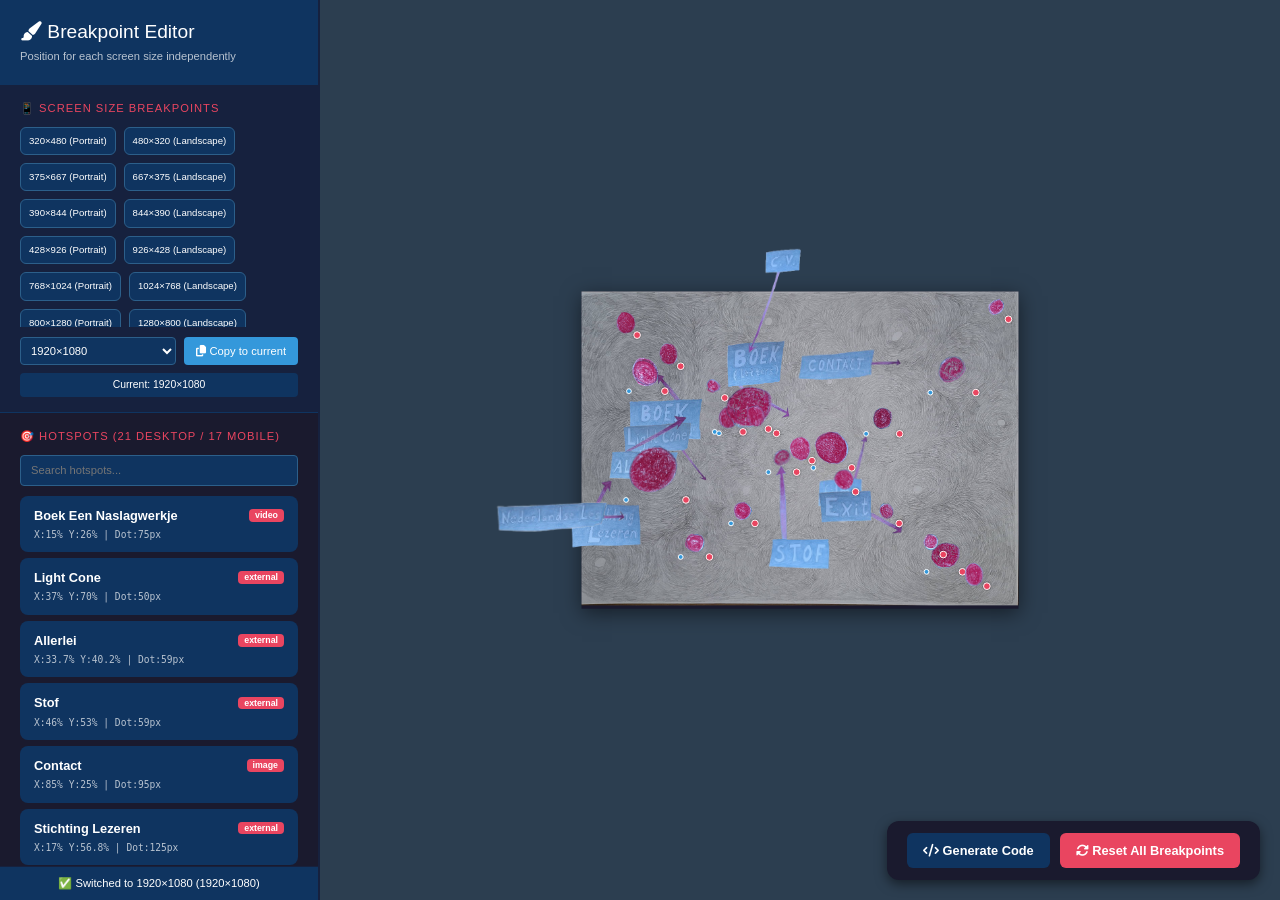
==== commit 4db0ffbe: "Fixes" ====
--- a/editor.html
+++ b/editor.html
@@ -10,7 +10,6 @@
     * { margin: 0; padding: 0; box-sizing: border-box; }
     body { background: #0a0a1a; font-family: 'Segoe UI', sans-serif; overflow: hidden; }
     
-    /* Main Layout */
     .editor-container { display: flex; height: 100vh; width: 100vw; position: relative; }
     
     /* Draggable Sidebar */
@@ -43,19 +42,21 @@
     .sidebar-header h2 { margin: 0 0 5px; font-size: 1.2rem; }
     .sidebar-header p { margin: 0; font-size: 0.7rem; opacity: 0.7; }
     
-    /* Breakpoint Section */
     .breakpoint-section { padding: 15px 20px; background: #16213e; border-bottom: 1px solid #0f3460; }
     .section-title { font-size: 0.7rem; text-transform: uppercase; letter-spacing: 1px; margin-bottom: 10px; color: #e94560; }
-    .breakpoint-selector { display: flex; gap: 8px; margin-bottom: 10px; flex-wrap: wrap; }
-    .breakpoint-btn { background: #0f3460; border: 1px solid #2c5f8a; color: white; padding: 6px 10px; border-radius: 6px; cursor: pointer; font-size: 0.65rem; transition: all 0.2s; }
+    .breakpoint-selector { display: flex; gap: 8px; margin-bottom: 10px; flex-wrap: wrap; max-height: 200px; overflow-y: auto; }
+    .breakpoint-btn { background: #0f3460; border: 1px solid #2c5f8a; color: white; padding: 6px 8px; border-radius: 6px; cursor: pointer; font-size: 0.6rem; transition: all 0.2s; white-space: nowrap; }
     .breakpoint-btn:hover { background: #1a5276; }
     .breakpoint-btn.active { background: #e94560; border-color: #e94560; }
+    .breakpoint-btn.customized { border-left: 3px solid #f39c12; }
+    
     .copy-section { margin-top: 10px; display: flex; gap: 8px; align-items: center; }
     .copy-section select { flex: 1; background: #0f3460; border: 1px solid #2c5f8a; color: white; padding: 6px; border-radius: 4px; font-size: 0.7rem; }
     .copy-section button { background: #3498db; border: none; color: white; padding: 6px 12px; border-radius: 4px; cursor: pointer; font-size: 0.7rem; }
-    
-    /* Hotspot List */
+    .current-bp-indicator { font-size: 0.65rem; margin-top: 8px; padding: 4px 8px; background: #0f3460; border-radius: 4px; text-align: center; }
+    
     .hotspot-list { flex: 1; overflow-y: auto; padding: 15px 20px; }
+    .hotspot-search { width: 100%; padding: 6px 10px; margin-bottom: 10px; background: #0f3460; border: 1px solid #2c5f8a; color: white; border-radius: 4px; font-size: 0.7rem; }
     .hotspot-item { background: #0f3460; border-radius: 8px; padding: 8px 12px; margin-bottom: 6px; cursor: pointer; border: 2px solid transparent; transition: all 0.2s; }
     .hotspot-item:hover { background: #1a5276; transform: translateX(3px); }
     .hotspot-item.selected { border-color: #e94560; background: #1a5276; }
@@ -63,14 +64,12 @@
     .hotspot-name .badge { background: #e94560; padding: 2px 6px; border-radius: 4px; font-size: 0.55rem; }
     .hotspot-coords { font-size: 0.6rem; opacity: 0.7; font-family: monospace; margin-top: 3px; }
     
-    /* Preview Area */
     .preview-area { flex: 1; background: #2c3e50; display: flex; align-items: center; justify-content: center; overflow: auto; position: relative; }
-    .artboard-frame { background: #1a1a2e; box-shadow: 0 10px 40px rgba(0,0,0,0.5); position: relative; transition: all 0.2s ease; }
+    .artboard-frame { background: #1a1a2e; box-shadow: 0 10px 40px rgba(0,0,0,0.5); position: relative; transition: all 0.2s ease; transform-origin: center center; }
     .artwork-container { position: relative; display: inline-block; }
     .artwork-image { display: block; width: 100%; height: auto; user-select: none; pointer-events: none; }
-    .hotspots-layer { position: absolute; top: 0; left: 0; width: 100%; height: 100%; }
-    
-    /* Hotspot Editor Elements - Non-overlapping handles */
+    .hotspots-layer { position: absolute; top: 0; left: 0; width: 100%; height: 100%; overflow: visible; }
+    
     .hotspot-edit { position: absolute; z-index: 50; }
     .hotspot-edit.selected { z-index: 100; }
     .hotspot-dot-edit { 
@@ -84,7 +83,6 @@
     }
     .hotspot-edit.selected .hotspot-dot-edit::after { opacity: 1; }
     
-    /* Dot resize - bottom-right (pink) */
     .dot-resize { 
       position: absolute; width: 16px; height: 16px; background: #e94560; 
       border: 2px solid white; border-radius: 50%; bottom: -8px; right: -8px; 
@@ -92,18 +90,12 @@
     }
     .dot-resize:hover { transform: scale(1.2); }
     
-    /* Label - bottom-left (blue) for resize, top-right (orange) for rotate */
     .label-edit { position: absolute; cursor: move; }
     .label-edit img { display: block; max-width: none; pointer-events: none; }
     .label-resize { 
       position: absolute; width: 12px; height: 12px; background: #3498db; 
       border: 2px solid white; border-radius: 50%; bottom: -6px; left: -6px; 
       cursor: sw-resize; z-index: 102; 
-    }
-    .label-rotate { 
-      position: absolute; width: 12px; height: 12px; background: #f39c12; 
-      border: 2px solid white; border-radius: 50%; top: -6px; right: -6px; 
-      cursor: grab; z-index: 102; 
     }
     
     .control-panel { position: fixed; bottom: 20px; right: 20px; background: #1a1a2e; border-radius: 12px; padding: 12px 20px; display: flex; gap: 10px; z-index: 200; box-shadow: 0 4px 12px rgba(0,0,0,0.5); }
@@ -145,17 +137,19 @@
         <select id="copyFromBreakpoint"></select>
         <button id="copyBreakpointBtn"><i class="fas fa-copy"></i> Copy to current</button>
       </div>
+      <div class="current-bp-indicator" id="currentBpIndicator">Current: </div>
     </div>
     
     <div class="hotspot-list">
-      <div class="section-title">🎯 HOTSPOTS</div>
+      <div class="section-title">🎯 HOTSPOTS (21 Desktop / 17 Mobile)</div>
+      <input type="text" class="hotspot-search" id="hotspotSearch" placeholder="Search hotspots...">
       <div id="hotspotList"></div>
     </div>
     
     <div class="status-bar" id="status">✅ Ready · Select breakpoint, then drag hotspots</div>
   </div>
   
-  <div class="preview-area">
+  <div class="preview-area" id="previewArea">
     <div class="artboard-frame" id="artboardFrame">
       <div class="artwork-container" id="artworkContainer">
         <img class="artwork-image" id="artworkImage" src="images/bg.jpg" alt="Artwork">
@@ -185,126 +179,140 @@
 
 <script>
 // ============================================
-// 16 FIXED BREAKPOINTS
+// BREAKPOINTS WITH ORIENTATION LABELS
 // ============================================
 const breakpoints = [
-  { id: 'bp1', name: 'Small Phone Portrait', width: 320, height: 480, image: 'images/mobile-bg.jpg', isMobile: true },
-  { id: 'bp2', name: 'Small Phone Landscape', width: 480, height: 320, image: 'images/mobile-bg.jpg', isMobile: true },
-  { id: 'bp3', name: 'iPhone Portrait', width: 375, height: 667, image: 'images/mobile-bg.jpg', isMobile: true },
-  { id: 'bp4', name: 'iPhone Landscape', width: 667, height: 375, image: 'images/mobile-bg.jpg', isMobile: true },
-  { id: 'bp5', name: 'Pixel Portrait', width: 390, height: 844, image: 'images/mobile-bg.jpg', isMobile: true },
-  { id: 'bp6', name: 'Pixel Landscape', width: 844, height: 390, image: 'images/mobile-bg.jpg', isMobile: true },
-  { id: 'bp7', name: 'iPhone Max Portrait', width: 428, height: 926, image: 'images/mobile-bg.jpg', isMobile: true },
-  { id: 'bp8', name: 'iPhone Max Landscape', width: 926, height: 428, image: 'images/mobile-bg.jpg', isMobile: true },
-  { id: 'bp9', name: 'iPad Portrait', width: 768, height: 1024, image: 'images/bg.jpg', isMobile: false },
-  { id: 'bp10', name: 'iPad Landscape', width: 1024, height: 768, image: 'images/bg.jpg', isMobile: false },
-  { id: 'bp11', name: 'Galaxy Fold Portrait', width: 800, height: 1280, image: 'images/bg.jpg', isMobile: false },
-  { id: 'bp12', name: 'Galaxy Fold Landscape', width: 1280, height: 800, image: 'images/bg.jpg', isMobile: false },
-  { id: 'bp13', name: 'Laptop', width: 1366, height: 768, image: 'images/bg.jpg', isMobile: false },
-  { id: 'bp14', name: 'Desktop', width: 1920, height: 1080, image: 'images/bg.jpg', isMobile: false },
-  { id: 'bp15', name: 'Ultrawide', width: 2560, height: 1080, image: 'images/bg.jpg', isMobile: false },
-  { id: 'bp16', name: '4K TV', width: 3840, height: 2160, image: 'images/bg.jpg', isMobile: false }
+  { id: 'bp1', name: '320×480 (Portrait)', width: 320, height: 480, image: 'images/mobile-bg.jpg', isMobile: true, type: 'mobile' },
+  { id: 'bp2', name: '480×320 (Landscape)', width: 480, height: 320, image: 'images/mobile-bg.jpg', isMobile: true, type: 'mobile' },
+  { id: 'bp3', name: '375×667 (Portrait)', width: 375, height: 667, image: 'images/mobile-bg.jpg', isMobile: true, type: 'mobile' },
+  { id: 'bp4', name: '667×375 (Landscape)', width: 667, height: 375, image: 'images/mobile-bg.jpg', isMobile: true, type: 'mobile' },
+  { id: 'bp5', name: '390×844 (Portrait)', width: 390, height: 844, image: 'images/mobile-bg.jpg', isMobile: true, type: 'mobile' },
+  { id: 'bp6', name: '844×390 (Landscape)', width: 844, height: 390, image: 'images/mobile-bg.jpg', isMobile: true, type: 'mobile' },
+  { id: 'bp7', name: '428×926 (Portrait)', width: 428, height: 926, image: 'images/mobile-bg.jpg', isMobile: true, type: 'mobile' },
+  { id: 'bp8', name: '926×428 (Landscape)', width: 926, height: 428, image: 'images/mobile-bg.jpg', isMobile: true, type: 'mobile' },
+  { id: 'bp9', name: '768×1024 (Portrait)', width: 768, height: 1024, image: 'images/bg.jpg', isMobile: false, type: 'desktop' },
+  { id: 'bp10', name: '1024×768 (Landscape)', width: 1024, height: 768, image: 'images/bg.jpg', isMobile: false, type: 'desktop' },
+  { id: 'bp11', name: '800×1280 (Portrait)', width: 800, height: 1280, image: 'images/bg.jpg', isMobile: false, type: 'desktop' },
+  { id: 'bp12', name: '1280×800 (Landscape)', width: 1280, height: 800, image: 'images/bg.jpg', isMobile: false, type: 'desktop' },
+  { id: 'bp13', name: '1366×768', width: 1366, height: 768, image: 'images/bg.jpg', isMobile: false, type: 'desktop' },
+  { id: 'bp14', name: '1920×1080', width: 1920, height: 1080, image: 'images/bg.jpg', isMobile: false, type: 'desktop' },
+  { id: 'bp15', name: '2560×1080', width: 2560, height: 1080, image: 'images/bg.jpg', isMobile: false, type: 'desktop' },
+  { id: 'bp16', name: '3840×2160', width: 3840, height: 2160, image: 'images/bg.jpg', isMobile: false, type: 'desktop' }
 ];
 
 // ============================================
-// ORIGINAL 11 HOTSPOTS WITH LABELS
+// HOTSPOTS - SEPARATED BY TYPE
 // ============================================
 const originalHotspots = [
-  { id: 'h1', name: 'Boek Een Naslagwerkje', type: 'video', url: 'https://www.youtube-nocookie.com/embed/t-OnJP_u2HI', dotImage: 'reddot-01.png', labelImage: 'images/Boek-naslagwerkje.png', hasLabel: true, defaultValues: { x: 15, y: 26, dotSize: 75, labelX: 0, labelY: 40, labelScale: 0.6, labelRotate: 0 } },
-  { id: 'h2', name: 'Light Cone', type: 'external', url: 'https://lightcone.org/en/filmmaker-793-francien-van-everdingen', dotImage: 'reddot-02.png', labelImage: 'images/LightCone.png', hasLabel: true, defaultValues: { x: 37, y: 70, dotSize: 50, labelX: -225, labelY: -160, labelScale: 0.65, labelRotate: 0 } },
-  { id: 'h3', name: 'Allerlei', type: 'external', url: 'https://artoffice.info/kunstenaar/francien-van-everdingen/', dotImage: 'reddot-03.png', labelImage: 'images/Allerlei.png', hasLabel: true, defaultValues: { x: 33.7, y: 40.2, dotSize: 59, labelX: -220, labelY: 25, labelScale: 0.7, labelRotate: 0 } },
-  { id: 'h4', name: 'Stof', type: 'external', url: 'https://www.etsy.com/shop/hitchhikehijabi', dotImage: 'reddot-04.png', labelImage: 'images/Stof.png', hasLabel: true, defaultValues: { x: 46, y: 53, dotSize: 59, labelX: 1, labelY: 45, labelScale: 0.5, labelRotate: 0 } },
-  { id: 'h5', name: 'Contact', type: 'image', url: 'images/contact-emailadres.png', dotImage: 'reddot-04.png', labelImage: 'images/Contact.png', hasLabel: true, defaultValues: { x: 85, y: 25, dotSize: 95, labelX: -275, labelY: 5, labelScale: 0.9, labelRotate: 0 } },
-  { id: 'h6', name: 'Stichting Lezeren', type: 'external', url: 'http://www.lezeren.nl', dotImage: 'reddot-05.png', labelImage: 'images/StichtingLezeren.png', hasLabel: true, defaultValues: { x: 17, y: 56.8, dotSize: 125, labelX: -115, labelY: 85, labelScale: 0.4, labelRotate: 0 } },
-  { id: 'h7', name: 'Nederlandse Les', type: 'external', url: 'https://preply.in/FRANCIEN6NL3194022810', dotImage: 'reddot-06.png', labelImage: 'images/Nederlandseles.png', hasLabel: true, defaultValues: { x: 26, y: 80, dotSize: 60, labelX: -470, labelY: -165, labelScale: 1, labelRotate: 0 } },
-  { id: 'h8', name: 'Boek Letters', type: 'video', url: 'https://www.youtube-nocookie.com/embed/ELwjwDY3hUg', dotImage: 'reddot-08.png', labelImage: 'images/Boek-letters.png', hasLabel: true, defaultValues: { x: 57.5, y: 50, dotSize: 80, labelX: -180, labelY: -185, labelScale: 0.6, labelRotate: 0 } },
-  { id: 'h9', name: 'Films', type: 'pdf', url: '/images/Filmografie-Francien-van-Everdingen.pdf', dotImage: 'reddot-09.png', labelImage: 'images/Films.png', hasLabel: true, defaultValues: { x: 69, y: 40, dotSize: 70, labelX: -100, labelY: 75, labelScale: 1, labelRotate: 0 } },
-  { id: 'h10', name: 'CV', type: 'pdf', url: '/images/CV-Francien-van-Everdingen-website.pdf', dotImage: 'reddot-10.png', labelImage: 'images/CV.png', hasLabel: true, defaultValues: { x: 38.1, y: 36, dotSize: 120, labelX: 62, labelY: -265, labelScale: 0.85, labelRotate: 0 } },
-  { id: 'h11', name: 'Exit', type: 'exit', url: '#', dotImage: 'reddot-10.png', labelImage: 'images/Exit.png', hasLabel: true, defaultValues: { x: 83.1, y: 83.5, dotSize: 75, labelX: -225, labelY: -95, labelScale: 0.75, labelRotate: 0 } }
+  { id: 'h1', name: 'Boek Een Naslagwerkje', type: 'video', url: 'https://www.youtube-nocookie.com/embed/t-OnJP_u2HI', dotImage: 'reddot-01.png', labelImage: 'images/Boek-naslagwerkje.png', hasLabel: true, defaultDesktop: { x: 15, y: 26, dotSize: 75, labelX: 0, labelY: 40, labelScale: 0.6 }, defaultMobile: { x: 54, y: 33, dotSize: 70, labelX: -10, labelY: 10, labelScale: 0.62 } },
+  { id: 'h2', name: 'Light Cone', type: 'external', url: 'https://lightcone.org/en/filmmaker-793-francien-van-everdingen', dotImage: 'reddot-02.png', labelImage: 'images/LightCone.png', hasLabel: true, defaultDesktop: { x: 37, y: 70, dotSize: 50, labelX: -225, labelY: -160, labelScale: 0.65 }, defaultMobile: { x: 22, y: 53, dotSize: 38, labelX: -6, labelY: -12, labelScale: 0.5 } },
+  { id: 'h3', name: 'Allerlei', type: 'external', url: 'https://artoffice.info/kunstenaar/francien-van-everdingen/', dotImage: 'reddot-03.png', labelImage: 'images/Allerlei.png', hasLabel: true, defaultDesktop: { x: 33.7, y: 40.2, dotSize: 59, labelX: -220, labelY: 25, labelScale: 0.7 }, defaultMobile: { x: 69, y: 64, dotSize: 30, labelX: 40, labelY: -10, labelScale: 0.44 } },
+  { id: 'h4', name: 'Stof', type: 'external', url: 'https://www.etsy.com/shop/hitchhikehijabi', dotImage: 'reddot-04.png', labelImage: 'images/Stof.png', hasLabel: true, defaultDesktop: { x: 46, y: 53, dotSize: 59, labelX: 1, labelY: 45, labelScale: 0.5 }, defaultMobile: { x: 49, y: 15, dotSize: 64, labelX: -18, labelY: -6, labelScale: 0.6 } },
+  { id: 'h5', name: 'Contact', type: 'image', url: 'images/contact-emailadres.png', dotImage: 'reddot-04.png', labelImage: 'images/Contact.png', hasLabel: true, defaultDesktop: { x: 85, y: 25, dotSize: 95, labelX: -275, labelY: 5, labelScale: 0.9 }, defaultMobile: { x: 67, y: 74, dotSize: 28, labelX: -18, labelY: -10, labelScale: 0.54 } },
+  { id: 'h6', name: 'Stichting Lezeren', type: 'external', url: 'http://www.lezeren.nl', dotImage: 'reddot-05.png', labelImage: 'images/StichtingLezeren.png', hasLabel: true, defaultDesktop: { x: 17, y: 56.8, dotSize: 125, labelX: -115, labelY: 85, labelScale: 0.4 }, defaultMobile: { x: 86, y: 7, dotSize: 62, labelX: -96, labelY: -8, labelScale: 0.5 } },
+  { id: 'h7', name: 'Nederlandse Les', type: 'external', url: 'https://preply.in/FRANCIEN6NL3194022810', dotImage: 'reddot-06.png', labelImage: 'images/Nederlandseles.png', hasLabel: true, defaultDesktop: { x: 26, y: 80, dotSize: 60, labelX: -470, labelY: -165, labelScale: 1 }, defaultMobile: { x: 23, y: 88, dotSize: 30, labelX: -4, labelY: -10, labelScale: 0.58 } },
+  { id: 'h8', name: 'Boek Letters', type: 'video', url: 'https://www.youtube-nocookie.com/embed/ELwjwDY3hUg', dotImage: 'reddot-08.png', labelImage: 'images/Boek-letters.png', hasLabel: true, defaultDesktop: { x: 57.5, y: 50, dotSize: 80, labelX: -180, labelY: -185, labelScale: 0.6 }, defaultMobile: { x: 77, y: 109, dotSize: 34, labelX: -16, labelY: -10, labelScale: 0.48 } },
+  { id: 'h9', name: 'Films', type: 'pdf', url: '/images/Filmografie-Francien-van-Everdingen.pdf', dotImage: 'reddot-09.png', labelImage: 'images/Films.png', hasLabel: true, defaultDesktop: { x: 69, y: 40, dotSize: 70, labelX: -100, labelY: 75, labelScale: 1 }, defaultMobile: { x: 29, y: 2, dotSize: 44, labelX: -24, labelY: 16, labelScale: 0.56 } },
+  { id: 'h10', name: 'CV', type: 'pdf', url: '/images/CV-Francien-van-Everdingen-website.pdf', dotImage: 'reddot-10.png', labelImage: 'images/CV.png', hasLabel: true, defaultDesktop: { x: 38.1, y: 36, dotSize: 120, labelX: 62, labelY: -265, labelScale: 0.85 }, defaultMobile: { x: 31, y: 96, dotSize: 26, labelX: -2, labelY: -12, labelScale: 0.5 } },
+  { id: 'h11', name: 'Exit', type: 'exit', url: '#', dotImage: 'reddot-10.png', labelImage: 'images/Exit.png', hasLabel: true, defaultDesktop: { x: 83.1, y: 83.5, dotSize: 75, labelX: -225, labelY: -95, labelScale: 0.75 }, defaultMobile: { x: 86, y: 132, dotSize: 34, labelX: -22, labelY: -10, labelScale: 0.5 } }
 ];
 
-// 10 Extra area hotspots for desktop
-const extraAreasDesktop = [
-  { id: 'a1', name: 'Area 1', type: 'area', url: '#', dotImage: 'reddot-11.png', hasLabel: false, defaultValues: { x: 10, y: 10, dotSize: 50 } },
-  { id: 'a2', name: 'Area 2', type: 'area', url: '#', dotImage: 'reddot-15.png', hasLabel: false, defaultValues: { x: 20, y: 20, dotSize: 50 } },
-  { id: 'a3', name: 'Area 3', type: 'area', url: '#', dotImage: 'reddot-16.png', hasLabel: false, defaultValues: { x: 30, y: 30, dotSize: 50 } },
-  { id: 'a4', name: 'Area 4', type: 'area', url: '#', dotImage: 'reddot-17.png', hasLabel: false, defaultValues: { x: 40, y: 40, dotSize: 50 } },
-  { id: 'a5', name: 'Area 5', type: 'area', url: '#', dotImage: 'reddot-18.png', hasLabel: false, defaultValues: { x: 50, y: 50, dotSize: 50 } },
-  { id: 'a6', name: 'Area 6', type: 'area', url: '#', dotImage: 'reddot-19.png', hasLabel: false, defaultValues: { x: 60, y: 60, dotSize: 50 } },
-  { id: 'a7', name: 'Area 7', type: 'area', url: '#', dotImage: 'reddot-20.png', hasLabel: false, defaultValues: { x: 70, y: 70, dotSize: 50 } },
-  { id: 'a8', name: 'Area 8', type: 'area', url: '#', dotImage: 'reddot-21.png', hasLabel: false, defaultValues: { x: 80, y: 80, dotSize: 50 } },
-  { id: 'a9', name: 'Area 9', type: 'area', url: '#', dotImage: 'reddot-22.png', hasLabel: false, defaultValues: { x: 90, y: 90, dotSize: 50 } },
-  { id: 'a10', name: 'Area 10', type: 'area', url: '#', dotImage: 'reddot-23.png', hasLabel: false, defaultValues: { x: 95, y: 5, dotSize: 50 } }
+// Desktop-only area hotspots (10)
+const desktopAreas = [
+  { id: 'a1', name: 'Area 1', type: 'area', url: '#', dotImage: 'reddot-11.png', hasLabel: false, defaultDesktop: { x: 10, y: 10, dotSize: 50 } },
+  { id: 'a2', name: 'Area 2', type: 'area', url: '#', dotImage: 'reddot-15.png', hasLabel: false, defaultDesktop: { x: 20, y: 20, dotSize: 50 } },
+  { id: 'a3', name: 'Area 3', type: 'area', url: '#', dotImage: 'reddot-16.png', hasLabel: false, defaultDesktop: { x: 30, y: 30, dotSize: 50 } },
+  { id: 'a4', name: 'Area 4', type: 'area', url: '#', dotImage: 'reddot-17.png', hasLabel: false, defaultDesktop: { x: 40, y: 40, dotSize: 50 } },
+  { id: 'a5', name: 'Area 5', type: 'area', url: '#', dotImage: 'reddot-18.png', hasLabel: false, defaultDesktop: { x: 50, y: 50, dotSize: 50 } },
+  { id: 'a6', name: 'Area 6', type: 'area', url: '#', dotImage: 'reddot-19.png', hasLabel: false, defaultDesktop: { x: 60, y: 60, dotSize: 50 } },
+  { id: 'a7', name: 'Area 7', type: 'area', url: '#', dotImage: 'reddot-20.png', hasLabel: false, defaultDesktop: { x: 70, y: 70, dotSize: 50 } },
+  { id: 'a8', name: 'Area 8', type: 'area', url: '#', dotImage: 'reddot-21.png', hasLabel: false, defaultDesktop: { x: 80, y: 80, dotSize: 50 } },
+  { id: 'a9', name: 'Area 9', type: 'area', url: '#', dotImage: 'reddot-22.png', hasLabel: false, defaultDesktop: { x: 90, y: 90, dotSize: 50 } },
+  { id: 'a10', name: 'Area 10', type: 'area', url: '#', dotImage: 'reddot-23.png', hasLabel: false, defaultDesktop: { x: 95, y: 5, dotSize: 50 } }
 ];
 
-// 6 Extra area hotspots for mobile
-const extraAreasMobile = [
-  { id: 'm1', name: 'Mobile Area 1', type: 'area', url: '#', dotImage: 'reddot-11.png', hasLabel: false, defaultValues: { x: 10, y: 45, dotSize: 40 } },
-  { id: 'm2', name: 'Mobile Area 2', type: 'area', url: '#', dotImage: 'reddot-15.png', hasLabel: false, defaultValues: { x: 20, y: 55, dotSize: 40 } },
-  { id: 'm3', name: 'Mobile Area 3', type: 'area', url: '#', dotImage: 'reddot-16.png', hasLabel: false, defaultValues: { x: 30, y: 65, dotSize: 40 } },
-  { id: 'm4', name: 'Mobile Area 4', type: 'area', url: '#', dotImage: 'reddot-17.png', hasLabel: false, defaultValues: { x: 40, y: 75, dotSize: 40 } },
-  { id: 'm5', name: 'Mobile Area 5', type: 'area', url: '#', dotImage: 'reddot-18.png', hasLabel: false, defaultValues: { x: 50, y: 85, dotSize: 40 } },
-  { id: 'm6', name: 'Mobile Area 6', type: 'area', url: '#', dotImage: 'reddot-19.png', hasLabel: false, defaultValues: { x: 60, y: 95, dotSize: 40 } }
+// Mobile-only area hotspots (6)
+const mobileAreas = [
+  { id: 'm1', name: 'Mobile Area 1', type: 'area', url: '#', dotImage: 'reddot-11.png', hasLabel: false, defaultMobile: { x: 10, y: 45, dotSize: 40 } },
+  { id: 'm2', name: 'Mobile Area 2', type: 'area', url: '#', dotImage: 'reddot-15.png', hasLabel: false, defaultMobile: { x: 20, y: 55, dotSize: 40 } },
+  { id: 'm3', name: 'Mobile Area 3', type: 'area', url: '#', dotImage: 'reddot-16.png', hasLabel: false, defaultMobile: { x: 30, y: 65, dotSize: 40 } },
+  { id: 'm4', name: 'Mobile Area 4', type: 'area', url: '#', dotImage: 'reddot-17.png', hasLabel: false, defaultMobile: { x: 40, y: 75, dotSize: 40 } },
+  { id: 'm5', name: 'Mobile Area 5', type: 'area', url: '#', dotImage: 'reddot-18.png', hasLabel: false, defaultMobile: { x: 50, y: 85, dotSize: 40 } },
+  { id: 'm6', name: 'Mobile Area 6', type: 'area', url: '#', dotImage: 'reddot-19.png', hasLabel: false, defaultMobile: { x: 60, y: 95, dotSize: 40 } }
 ];
-
-// Combine all hotspots (21 desktop, 17 mobile logic via breakpoint image detection)
-const allHotspots = [...originalHotspots, ...extraAreasDesktop, ...extraAreasMobile];
 
 // State
 let hotspotsData = [];
 let selectedId = null;
 let currentBreakpointId = 'bp14';
-let isDraggingDot = false, isDraggingLabel = false, isResizingDot = false, isResizingLabel = false, isRotatingLabel = false;
+let isDraggingDot = false, isDraggingLabel = false, isResizingDot = false, isResizingLabel = false;
 let dragTargetId = null, dragStart = {};
+let customizedBreakpoints = new Set();
 
 function loadConfig() {
-  const saved = localStorage.getItem('breakpointHotspotConfig');
+  const saved = localStorage.getItem('breakpointHotspotConfigV3');
   if (saved) {
     try {
       hotspotsData = JSON.parse(saved);
+      if (hotspotsData.customized) customizedBreakpoints = new Set(hotspotsData.customized);
+      if (hotspotsData.data) hotspotsData = hotspotsData.data;
       updateStatus('Config loaded');
       return;
     } catch(e) {}
   }
-  // Initialize: for each breakpoint, create a map of hotspot values
+  
   hotspotsData = [];
   breakpoints.forEach(bp => {
-    const bpHotspots = allHotspots.map(h => {
-      // Use different default positions based on whether it's a mobile or desktop breakpoint
-      let defaultPos = { ...h.defaultValues };
-      if (bp.isMobile && h.id.startsWith('m')) {
-        // Mobile area hotspots already have mobile defaults
-        defaultPos = { ...h.defaultValues };
-      } else if (!bp.isMobile && h.id.startsWith('a')) {
-        // Desktop area hotspots already have desktop defaults
-        defaultPos = { ...h.defaultValues };
-      } else if (bp.isMobile && h.defaultMobile) {
-        defaultPos = { ...h.defaultMobile };
-      } else if (!bp.isMobile && h.defaultDesktop) {
-        defaultPos = { ...h.defaultDesktop };
-      } else if (bp.isMobile && h.id.startsWith('h')) {
-        // Original hotspots - adjust for mobile
-        defaultPos = { 
-          x: h.defaultValues.x * 0.7, y: h.defaultValues.y * 0.6, 
-          dotSize: h.defaultValues.dotSize * 0.7,
-          labelX: h.defaultValues.labelX * 0.3, labelY: h.defaultValues.labelY * 0.3,
-          labelScale: h.defaultValues.labelScale * 0.8, labelRotate: 0
-        };
-      }
-      return {
-        id: h.id, name: h.name, type: h.type, url: h.url, 
-        dotImage: h.dotImage, labelImage: h.labelImage, hasLabel: h.hasLabel,
-        ...defaultPos,
-        labelX: defaultPos.labelX || 0, labelY: defaultPos.labelY || 0,
-        labelScale: defaultPos.labelScale || 1, labelRotate: defaultPos.labelRotate || 0
-      };
-    });
+    let bpHotspots = [];
+    if (bp.type === 'desktop') {
+      // Desktop breakpoints: 11 original + 10 desktop areas = 21 hotspots
+      bpHotspots = [...originalHotspots.map(h => ({
+        id: h.id, name: h.name, type: h.type, url: h.url, dotImage: h.dotImage, 
+        labelImage: h.labelImage, hasLabel: h.hasLabel,
+        ...(h.defaultDesktop || { x: 50, y: 50, dotSize: 50, labelX: 0, labelY: 0, labelScale: 1 })
+      })), ...desktopAreas.map(a => ({
+        id: a.id, name: a.name, type: a.type, url: a.url, dotImage: a.dotImage, 
+        hasLabel: false, labelImage: null,
+        ...(a.defaultDesktop || { x: 50, y: 50, dotSize: 50 })
+      }))];
+    } else {
+      // Mobile breakpoints: 11 original + 6 mobile areas = 17 hotspots
+      bpHotspots = [...originalHotspots.map(h => ({
+        id: h.id, name: h.name, type: h.type, url: h.url, dotImage: h.dotImage, 
+        labelImage: h.labelImage, hasLabel: h.hasLabel,
+        ...(h.defaultMobile || { x: 50, y: 50, dotSize: 50, labelX: 0, labelY: 0, labelScale: 1 })
+      })), ...mobileAreas.map(a => ({
+        id: a.id, name: a.name, type: a.type, url: a.url, dotImage: a.dotImage, 
+        hasLabel: false, labelImage: null,
+        ...(a.defaultMobile || { x: 50, y: 50, dotSize: 40 })
+      }))];
+    }
     hotspotsData.push({ breakpointId: bp.id, hotspots: bpHotspots });
   });
   saveConfig();
 }
 
-function saveConfig() { localStorage.setItem('breakpointHotspotConfig', JSON.stringify(hotspotsData)); updateStatus('Auto-saved'); }
+function saveConfig() { 
+  localStorage.setItem('breakpointHotspotConfigV3', JSON.stringify({ data: hotspotsData, customized: Array.from(customizedBreakpoints) })); 
+  updateCustomizedIndicator();
+}
+
+function markAsCustomized() {
+  customizedBreakpoints.add(currentBreakpointId);
+  updateCustomizedIndicator();
+  saveConfig();
+}
+
+function updateCustomizedIndicator() {
+  document.querySelectorAll('.breakpoint-btn').forEach(btn => {
+    const bpId = btn.getAttribute('data-bp-id');
+    if (customizedBreakpoints.has(bpId)) {
+      btn.classList.add('customized');
+    } else {
+      btn.classList.remove('customized');
+    }
+  });
+}
 
 function getCurrentHotspots() {
   const bpData = hotspotsData.find(bp => bp.breakpointId === currentBreakpointId);
@@ -315,8 +323,11 @@
   const bpData = hotspotsData.find(bp => bp.breakpointId === currentBreakpointId);
   if (bpData) {
     const index = bpData.hotspots.findIndex(h => h.id === updatedHotspot.id);
-    if (index !== -1) bpData.hotspots[index] = { ...bpData.hotspots[index], ...updatedHotspot };
-    saveConfig();
+    if (index !== -1) {
+      bpData.hotspots[index] = { ...bpData.hotspots[index], ...updatedHotspot };
+      markAsCustomized();
+      saveConfig();
+    }
   }
 }
 
@@ -339,16 +350,20 @@
   breakpoints.forEach(bp => {
     const btn = document.createElement('button');
     btn.className = 'breakpoint-btn' + (currentBreakpointId === bp.id ? ' active' : '');
-    btn.textContent = `${bp.width}×${bp.height}`;
-    btn.title = bp.name;
+    btn.setAttribute('data-bp-id', bp.id);
+    btn.textContent = bp.name;
+    btn.title = `${bp.width}×${bp.height}`;
     btn.onclick = () => switchBreakpoint(bp.id);
     container.appendChild(btn);
     
     const option = document.createElement('option');
     option.value = bp.id;
-    option.textContent = `${bp.name} (${bp.width}×${bp.height})`;
+    option.textContent = bp.name;
+    if (currentBreakpointId === bp.id) option.selected = true;
     copySelect.appendChild(option);
   });
+  updateCustomizedIndicator();
+  document.getElementById('currentBpIndicator').innerHTML = `Current: ${breakpoints.find(b=>b.id===currentBreakpointId)?.name || ''}`;
 }
 
 function switchBreakpoint(breakpointId) {
@@ -357,9 +372,19 @@
   if (bp) {
     const frame = document.getElementById('artboardFrame');
     const image = document.getElementById('artworkImage');
+    const previewArea = document.getElementById('previewArea');
     frame.style.width = bp.width + 'px';
     frame.style.maxWidth = '95%';
     image.src = bp.image;
+    
+    // Scale preview if too large
+    const maxPreviewWidth = previewArea.clientWidth - 40;
+    if (bp.width > maxPreviewWidth) {
+      const scale = maxPreviewWidth / bp.width;
+      frame.style.transform = `scale(${scale})`;
+    } else {
+      frame.style.transform = 'scale(1)';
+    }
   }
   renderBreakpointSelector();
   renderHotspotList();
@@ -369,14 +394,16 @@
 
 function renderHotspotList() {
   const container = document.getElementById('hotspotList');
+  const searchTerm = document.getElementById('hotspotSearch').value.toLowerCase();
   if (!container) return;
   container.innerHTML = '';
   const hotspots = getCurrentHotspots();
-  hotspots.forEach(h => {
+  const filtered = hotspots.filter(h => h.name.toLowerCase().includes(searchTerm));
+  filtered.forEach(h => {
     const item = document.createElement('div');
     item.className = 'hotspot-item' + (selectedId === h.id ? ' selected' : '');
     item.onclick = () => selectHotspot(h.id);
-    item.innerHTML = '<div class="hotspot-name"><span>' + h.name + '</span><span class="badge">' + (h.type === 'area' ? 'Area' : h.type) + '</span></div><div class="hotspot-coords">X:' + h.x + '% Y:' + h.y + '% | Dot:' + h.dotSize + 'px</div>';
+    item.innerHTML = '<div class="hotspot-name"><span>' + h.name + '</span><span class="badge">' + (h.type === 'area' ? 'Area' : h.type) + '</span></div><div class="hotspot-coords">X:' + (h.x || 50) + '% Y:' + (h.y || 50) + '% | Dot:' + (h.dotSize || 50) + 'px</div>';
     container.appendChild(item);
   });
 }
@@ -399,10 +426,10 @@
     wrapper.className = 'hotspot-edit' + (selectedId === hotspot.id ? ' selected' : '');
     wrapper.setAttribute('data-id', hotspot.id);
     wrapper.style.position = 'absolute';
-    wrapper.style.left = `calc(${hotspot.x}% - ${hotspot.dotSize / 2}px)`;
-    wrapper.style.top = `calc(${hotspot.y}% - ${hotspot.dotSize / 2}px)`;
-    wrapper.style.width = `${hotspot.dotSize}px`;
-    wrapper.style.height = `${hotspot.dotSize}px`;
+    wrapper.style.left = `calc(${hotspot.x || 50}% - ${(hotspot.dotSize || 50) / 2}px)`;
+    wrapper.style.top = `calc(${hotspot.y || 50}% - ${(hotspot.dotSize || 50) / 2}px)`;
+    wrapper.style.width = `${hotspot.dotSize || 50}px`;
+    wrapper.style.height = `${hotspot.dotSize || 50}px`;
     
     const dot = document.createElement('div');
     dot.className = 'hotspot-dot-edit';
@@ -411,7 +438,6 @@
     dot.style.backgroundImage = `url('images/${hotspot.dotImage}')`;
     wrapper.appendChild(dot);
     
-    // Dot resize handle - bottom-right (pink)
     const dotResize = document.createElement('div');
     dotResize.className = 'dot-resize';
     dotResize.title = 'Drag to resize red dot';
@@ -424,7 +450,7 @@
       labelDiv.style.position = 'absolute';
       labelDiv.style.left = `${hotspot.labelX || 0}px`;
       labelDiv.style.top = `${hotspot.labelY || 0}px`;
-      labelDiv.style.transform = `scale(${hotspot.labelScale || 1}) rotate(${hotspot.labelRotate || 0}deg)`;
+      labelDiv.style.transform = `scale(${hotspot.labelScale || 1})`;
       labelDiv.style.transformOrigin = 'top left';
       const img = document.createElement('img');
       img.src = hotspot.labelImage;
@@ -433,20 +459,12 @@
       labelDiv.appendChild(img);
       wrapper.appendChild(labelDiv);
       
-      // Label resize handle - bottom-left (blue)
       const labelResize = document.createElement('div');
       labelResize.className = 'label-resize';
       labelResize.title = 'Drag to resize label';
       labelResize.onmousedown = (e) => { e.stopPropagation(); startLabelResize(e, hotspot.id); };
       wrapper.appendChild(labelResize);
       
-      // Label rotate handle - top-right (orange)
-      const labelRotate = document.createElement('div');
-      labelRotate.className = 'label-rotate';
-      labelRotate.title = 'Drag to rotate label';
-      labelRotate.onmousedown = (e) => { e.stopPropagation(); startLabelRotate(e, hotspot.id); };
-      wrapper.appendChild(labelRotate);
-      
       labelDiv.onmousedown = (e) => { e.stopPropagation(); startDragLabel(e, hotspot.id); };
     }
     
@@ -463,7 +481,7 @@
   isDraggingDot = true; 
   dragTargetId = id; 
   const h = getCurrentHotspots().find(h => h.id === id); 
-  dragStart = { x: e.clientX, y: e.clientY, startX: h.x, startY: h.y }; 
+  dragStart = { x: e.clientX, y: e.clientY, startX: h.x || 50, startY: h.y || 50 }; 
   document.addEventListener('mousemove', onDragDot); 
   document.addEventListener('mouseup', stopDragDot); 
 }
@@ -499,7 +517,10 @@
   const h = getCurrentHotspots().find(h => h.id === dragTargetId); 
   if(!h) return; 
   h.labelX = dragStart.startX + (e.clientX - dragStart.x); 
-  h.labelY = dragStart.startY + (e.clientY - dragStart.y); 
+  h.labelY = dragStart.startY + (e.clientY - dragStart.y);
+  // Constrain to reasonable values
+  h.labelX = Math.min(500, Math.max(-500, h.labelX));
+  h.labelY = Math.min(500, Math.max(-500, h.labelY));
   updateHotspotInCurrentBreakpoint(h); 
   renderCanvas(); 
 }
@@ -515,7 +536,7 @@
   isResizingDot = true; 
   dragTargetId = id; 
   const h = getCurrentHotspots().find(h => h.id === id); 
-  dragStart = { x: e.clientX, y: e.clientY, startVal: h.dotSize }; 
+  dragStart = { x: e.clientX, y: e.clientY, startVal: h.dotSize || 50 }; 
   document.addEventListener('mousemove', onDotResize); 
   document.addEventListener('mouseup', stopDotResize); 
 }
@@ -550,7 +571,7 @@
   if(!h) return; 
   let delta = (e.clientX - dragStart.x + e.clientY - dragStart.y)/100; 
   let newScale = dragStart.startVal + delta; 
-  h.labelScale = Math.min(3, Math.max(0.2, newScale)); 
+  h.labelScale = Math.min(2.5, Math.max(0.3, newScale)); 
   updateHotspotInCurrentBreakpoint(h); 
   renderCanvas(); 
 }
@@ -561,31 +582,6 @@
   updateStatus('Label scaled'); 
 }
 
-function startLabelRotate(e, id) { 
-  isRotatingLabel = true; 
-  dragTargetId = id; 
-  const h = getCurrentHotspots().find(h => h.id === id); 
-  dragStart = { x: e.clientX, y: e.clientY, startVal: h.labelRotate || 0 }; 
-  document.addEventListener('mousemove', onLabelRotate); 
-  document.addEventListener('mouseup', stopLabelRotate); 
-}
-function onLabelRotate(e) { 
-  if(!isRotatingLabel) return; 
-  const h = getCurrentHotspots().find(h => h.id === dragTargetId); 
-  if(!h) return; 
-  let delta = e.clientX - dragStart.x; 
-  let newAngle = dragStart.startVal + delta / 2; 
-  h.labelRotate = newAngle % 360; 
-  updateHotspotInCurrentBreakpoint(h); 
-  renderCanvas(); 
-}
-function stopLabelRotate() { 
-  isRotatingLabel = false; 
-  document.removeEventListener('mousemove', onLabelRotate); 
-  document.removeEventListener('mouseup', stopLabelRotate); 
-  updateStatus('Label rotated'); 
-}
-
 function copyFromBreakpoint() {
   const sourceId = document.getElementById('copyFromBreakpoint').value;
   if (sourceId === currentBreakpointId) {
@@ -596,6 +592,7 @@
   const targetData = hotspotsData.find(bp => bp.breakpointId === currentBreakpointId);
   if (sourceData && targetData) {
     targetData.hotspots = JSON.parse(JSON.stringify(sourceData.hotspots));
+    markAsCustomized();
     saveConfig();
     renderHotspotList();
     renderCanvas();
@@ -605,7 +602,9 @@
 
 function resetAllBreakpoints() {
   if (confirm('Reset ALL breakpoints to default positions? This cannot be undone.')) {
+    customizedBreakpoints.clear();
     loadConfig(); // Reload defaults
+    renderBreakpointSelector();
     renderHotspotList();
     renderCanvas();
     updateStatus('All breakpoints reset to defaults');
@@ -619,13 +618,11 @@
 function generateCSS() { 
   return '*{margin:0;padding:0;box-sizing:border-box}\n' +
     'body{background:#dbe4f3;min-height:100vh;overflow-x:hidden}\n' +
-    '.artboard{display:none;min-height:100vh;display:flex;align-items:center;justify-content:center}\n' +
-    '.artboard--desktop.active,.artboard--mobile.active{display:flex}\n' +
+    '.artboard{display:none;min-height:100vh}\n' +
+    '.artboard--desktop.active,.artboard--mobile.active{display:block}\n' +
     '.artboard__container{position:relative;margin:0 auto;width:100%;max-width:95%}\n' +
-    '.artboard--desktop .artboard__container{max-width:95%}\n' +
-    '.artboard--mobile .artboard__container{max-width:95%}\n' +
     '.artboard__image{display:block;width:100%;height:auto;user-select:none;pointer-events:none}\n' +
-    '.hotspots-container{position:absolute;top:0;left:0;width:100%;height:100%}\n' +
+    '.hotspots-container{position:absolute;top:0;left:0;width:100%;height:100%;overflow:visible}\n' +
     '.hotspot{position:absolute;cursor:pointer;z-index:10}\n' +
     '.hotspot__dot{position:absolute;top:50%;left:50%;transform:translate(-50%,-50%);background-size:contain;background-repeat:no-repeat;background-position:center;transition:transform 0.2s}\n' +
     '.hotspot:hover .hotspot__dot{transform:translate(-50%,-50%) scale(1.1)}\n' +
@@ -633,24 +630,25 @@
     '.hotspot__label img{display:block;max-width:none}\n' +
     '#pdfContainer{max-height:80vh;overflow-y:auto;background:#111;padding:10px}\n' +
     '#pdfContainer canvas{display:block;width:100%;height:auto;margin:0 auto 20px}\n' +
-    '@media(min-width:768px)and(orientation:landscape){.artboard--desktop.active{display:flex}.artboard--mobile.active{display:none}}\n' +
-    '@media(max-width:767px),(orientation:portrait){.artboard--desktop.active{display:none}.artboard--mobile.active{display:flex}}'; 
+    'body{overflow-x:hidden}\n' +
+    '.artboard__container{overflow-x:hidden}\n' +
+    '@media (max-width: 767px){.artboard--desktop.active{display:none}.artboard--mobile.active{display:block}}\n' +
+    '@media (min-width: 768px){.artboard--desktop.active{display:block}.artboard--mobile.active{display:none}}'; 
 }
 
 function generateJS() {
-  // Build config object with all breakpoints
   const breakpointConfigs = {};
   breakpoints.forEach(bp => {
     const bpData = hotspotsData.find(d => d.breakpointId === bp.id);
     if (bpData) {
       breakpointConfigs[bp.width] = bpData.hotspots.map(h => ({
         id: h.id, name: h.name, type: h.type, url: h.url, dotImage: h.dotImage, labelImage: h.labelImage,
-        x: h.x, y: h.y, dotSize: h.dotSize,
-        labelX: h.labelX || 0, labelY: h.labelY || 0, labelScale: h.labelScale || 1, labelRotate: h.labelRotate || 0
+        x: h.x || 50, y: h.y || 50, dotSize: h.dotSize || 50,
+        labelX: h.labelX || 0, labelY: h.labelY || 0, labelScale: h.labelScale || 1
       }));
     }
   });
-  return 'var breakpointConfigs = ' + JSON.stringify(breakpointConfigs) + ';\n\nfunction getConfigForWidth(width) {\n  var breakpoints = [320,375,390,428,480,667,768,800,844,926,1024,1280,1366,1920,2560,3840].sort((a,b)=>a-b);\n  var closest = breakpoints[0];\n  for(var i=0;i<breakpoints.length;i++){\n    if(width <= breakpoints[i]){ closest = breakpoints[i]; break; }\n    closest = breakpoints[i];\n  }\n  return breakpointConfigs[closest] || breakpointConfigs[1920];\n}\n\npdfjsLib.GlobalWorkerOptions.workerSrc="https://cdnjs.cloudflare.com/ajax/libs/pdf.js/3.11.174/pdf.worker.min.js";\n\nfunction createHotspot(c){\n  var a=document.createElement("a");a.className="hotspot";\n  a.style.left=c.x+"%";a.style.top=c.y+"%";\n  var d=document.createElement("div");d.className="hotspot__dot";\n  d.style.backgroundImage="url(\'images/"+c.dotImage+"\')";\n  d.style.width=c.dotSize+"px";d.style.height=c.dotSize+"px";\n  d.style.marginLeft=-(c.dotSize/2)+"px";d.style.marginTop=-(c.dotSize/2)+"px";\n  a.appendChild(d);\n  if(c.type!=="area"&&c.labelImage){\n    var l=document.createElement("div");l.className="hotspot__label";\n    var i=document.createElement("img");i.src=c.labelImage;i.alt=c.name;\n    l.appendChild(i);l.style.left=(c.labelX||0)+"px";l.style.top=(c.labelY||0)+"px";\n    l.style.transform="scale("+(c.labelScale||1)+") rotate("+(c.labelRotate||0)+"deg)";\n    a.appendChild(l);\n  }\n  if(c.type==="external"){a.href=c.url;a.target="_blank"}\n  else if(c.type==="exit"){a.href="#";a.onclick=function(e){e.preventDefault();window.close()}}\n  else if(c.type!=="area"){a.href="#";a.setAttribute("data-bs-toggle","modal");a.setAttribute("data-bs-target","#mediaModal");a.setAttribute("data-type",c.type);a.setAttribute("data-src",c.url)}\n  return a;\n}\n\nfunction renderArtboard(t){\n  var a=document.querySelector(".artboard--"+t);if(!a)return;\n  var c=a.querySelector(".hotspots-container");if(!c)return;\n  var width = window.innerWidth;\n  var configs = getConfigForWidth(width);\n  c.innerHTML="";\n  configs.forEach(function(h){c.appendChild(createHotspot(h))});\n}\n\nasync function renderPDF(u){\n  var c=document.getElementById("pdfContainer");\n  c.innerHTML="<div class=\"text-center p-4\">Loading...</div>";\n  try{\n    var r=await fetch(u);var b=await r.arrayBuffer();\n    var p=await pdfjsLib.getDocument({data:b}).promise;c.innerHTML="";\n    for(var i=1;i<=p.numPages;i++){\n      var page=await p.getPage(i);var v=page.getViewport({scale:1.5});\n      var can=document.createElement("canvas");\n      can.width=v.width;can.height=v.height;can.style.width="100%";\n      await page.render({canvasContext:can.getContext("2d"),viewport:v}).promise;\n      c.appendChild(can);\n    }\n  }catch(e){c.innerHTML="<div class=\"alert alert-danger\">Error</div>"}\n}\n\ndocument.addEventListener("DOMContentLoaded",function(){\n  renderArtboard("desktop");renderArtboard("mobile");\n  var setActive=function(){\n    var m=window.innerWidth<=767||matchMedia("(orientation: portrait)").matches;\n    var d=document.querySelector(".artboard--desktop");\n    var mb=document.querySelector(".artboard--mobile");\n    if(d&&mb){d.classList.toggle("active",!m);mb.classList.toggle("active",m)}\n  };\n  setActive();window.addEventListener("resize",setActive);\n  window.addEventListener("resize",function(){renderArtboard("desktop");renderArtboard("mobile")});\n});\n\nvar modal=document.getElementById("mediaModal");\nif(modal){\n  modal.addEventListener("show.bs.modal",async function(e){\n    var t=e.relatedTarget;var type=t?.getAttribute("data-type");var src=t?.getAttribute("data-src");\n    var vc=document.getElementById("videoContainer");var pc=document.getElementById("pdfContainer");var ic=document.getElementById("imageContainer");\n    vc.classList.add("d-none");pc.classList.add("d-none");ic.classList.add("d-none");\n    if(type==="video"&&src){\n      vc.classList.remove("d-none");var yt=document.getElementById("youtubeVideo");\n      yt.src=src+(src.includes("?")?"&":"?")+"autoplay=1";\n    }else if(type==="pdf"&&src){\n      pc.classList.remove("d-none");await renderPDF(src);\n    }else if(type==="image"&&src){\n      ic.classList.remove("d-none");document.getElementById("modalImage").src=src;\n    }\n  });\n  modal.addEventListener("hidden.bs.modal",function(){\n    var yt=document.getElementById("youtubeVideo");if(yt)yt.src="";\n    document.getElementById("pdfContainer").innerHTML="";\n    document.getElementById("modalImage").src="";\n  });\n}';
+  return 'var breakpointConfigs = ' + JSON.stringify(breakpointConfigs) + ';\n\nfunction getConfigForWidth(width) {\n  var breakpoints = [320,375,390,428,480,667,768,800,844,926,1024,1280,1366,1920,2560,3840].sort((a,b)=>a-b);\n  var closest = breakpoints[0];\n  for(var i=0;i<breakpoints.length;i++){\n    if(width <= breakpoints[i]){ closest = breakpoints[i]; break; }\n    closest = breakpoints[i];\n  }\n  return breakpointConfigs[closest] || breakpointConfigs[1920];\n}\n\npdfjsLib.GlobalWorkerOptions.workerSrc="https://cdnjs.cloudflare.com/ajax/libs/pdf.js/3.11.174/pdf.worker.min.js";\n\nfunction createHotspot(c){\n  var a=document.createElement("a");a.className="hotspot";\n  a.style.left=c.x+"%";a.style.top=c.y+"%";\n  var d=document.createElement("div");d.className="hotspot__dot";\n  d.style.backgroundImage="url(\'images/"+c.dotImage+"\')";\n  d.style.width=c.dotSize+"px";d.style.height=c.dotSize+"px";\n  d.style.marginLeft=-(c.dotSize/2)+"px";d.style.marginTop=-(c.dotSize/2)+"px";\n  a.appendChild(d);\n  if(c.type!=="area"&&c.labelImage){\n    var l=document.createElement("div");l.className="hotspot__label";\n    var i=document.createElement("img");i.src=c.labelImage;i.alt=c.name;\n    l.appendChild(i);l.style.left=(c.labelX||0)+"px";l.style.top=(c.labelY||0)+"px";\n    l.style.transform="scale("+(c.labelScale||1)+")";\n    a.appendChild(l);\n  }\n  if(c.type==="external"){a.href=c.url;a.target="_blank"}\n  else if(c.type==="exit"){a.href="#";a.onclick=function(e){e.preventDefault();window.close()}}\n  else if(c.type!=="area"){a.href="#";a.setAttribute("data-bs-toggle","modal");a.setAttribute("data-bs-target","#mediaModal");a.setAttribute("data-type",c.type);a.setAttribute("data-src",c.url)}\n  return a;\n}\n\nfunction renderArtboard(t){\n  var a=document.querySelector(".artboard--"+t);if(!a)return;\n  var c=a.querySelector(".hotspots-container");if(!c)return;\n  var width = window.innerWidth;\n  var configs = getConfigForWidth(width);\n  c.innerHTML="";\n  configs.forEach(function(h){c.appendChild(createHotspot(h))});\n}\n\nasync function renderPDF(u){\n  var c=document.getElementById("pdfContainer");\n  c.innerHTML="<div class=\"text-center p-4\">Loading...</div>";\n  try{\n    var r=await fetch(u);var b=await r.arrayBuffer();\n    var p=await pdfjsLib.getDocument({data:b}).promise;c.innerHTML="";\n    for(var i=1;i<=p.numPages;i++){\n      var page=await p.getPage(i);var v=page.getViewport({scale:1.5});\n      var can=document.createElement("canvas");\n      can.width=v.width;can.height=v.height;can.style.width="100%";\n      await page.render({canvasContext:can.getContext("2d"),viewport:v}).promise;\n      c.appendChild(can);\n    }\n  }catch(e){c.innerHTML="<div class=\"alert alert-danger\">Error</div>"}\n}\n\ndocument.addEventListener("DOMContentLoaded",function(){\n  renderArtboard("desktop");renderArtboard("mobile");\n  var setActive=function(){\n    var width = window.innerWidth;\n    var isMobile = width <= 767;\n    var d=document.querySelector(".artboard--desktop");\n    var mb=document.querySelector(".artboard--mobile");\n    if(d&&mb){d.classList.toggle("active",!isMobile);mb.classList.toggle("active",isMobile)}\n  };\n  setActive();window.addEventListener("resize",setActive);\n  window.addEventListener("resize",function(){renderArtboard("desktop");renderArtboard("mobile")});\n});\n\nvar modal=document.getElementById("mediaModal");\nif(modal){\n  modal.addEventListener("show.bs.modal",async function(e){\n    var t=e.relatedTarget;var type=t?.getAttribute("data-type");var src=t?.getAttribute("data-src");\n    var vc=document.getElementById("videoContainer");var pc=document.getElementById("pdfContainer");var ic=document.getElementById("imageContainer");\n    vc.classList.add("d-none");pc.classList.add("d-none");ic.classList.add("d-none");\n    if(type==="video"&&src){\n      vc.classList.remove("d-none");var yt=document.getElementById("youtubeVideo");\n      yt.src=src+(src.includes("?")?"&":"?")+"autoplay=1";\n    }else if(type==="pdf"&&src){\n      pc.classList.remove("d-none");await renderPDF(src);\n    }else if(type==="image"&&src){\n      ic.classList.remove("d-none");document.getElementById("modalImage").src=src;\n    }\n  });\n  modal.addEventListener("hidden.bs.modal",function(){\n    var yt=document.getElementById("youtubeVideo");if(yt)yt.src="";\n    document.getElementById("pdfContainer").innerHTML="";\n    document.getElementById("modalImage").src="";\n  });\n}';
 }
 
 function generateFinalCode() {
@@ -687,6 +685,25 @@
   }
 }
 
+// Search functionality
+document.getElementById('hotspotSearch')?.addEventListener('input', () => renderHotspotList());
+
+// Window resize handler for preview scaling
+window.addEventListener('resize', () => {
+  const bp = breakpoints.find(b => b.id === currentBreakpointId);
+  if (bp) {
+    const previewArea = document.getElementById('previewArea');
+    const frame = document.getElementById('artboardFrame');
+    const maxPreviewWidth = previewArea.clientWidth - 40;
+    if (bp.width > maxPreviewWidth) {
+      const scale = maxPreviewWidth / bp.width;
+      frame.style.transform = `scale(${scale})`;
+    } else {
+      frame.style.transform = 'scale(1)';
+    }
+  }
+});
+
 document.getElementById('generateCodeBtn')?.addEventListener('click', generateFinalCode);
 document.getElementById('resetViewBtn')?.addEventListener('click', resetAllBreakpoints);
 document.getElementById('copyBreakpointBtn')?.addEventListener('click', copyFromBreakpoint);
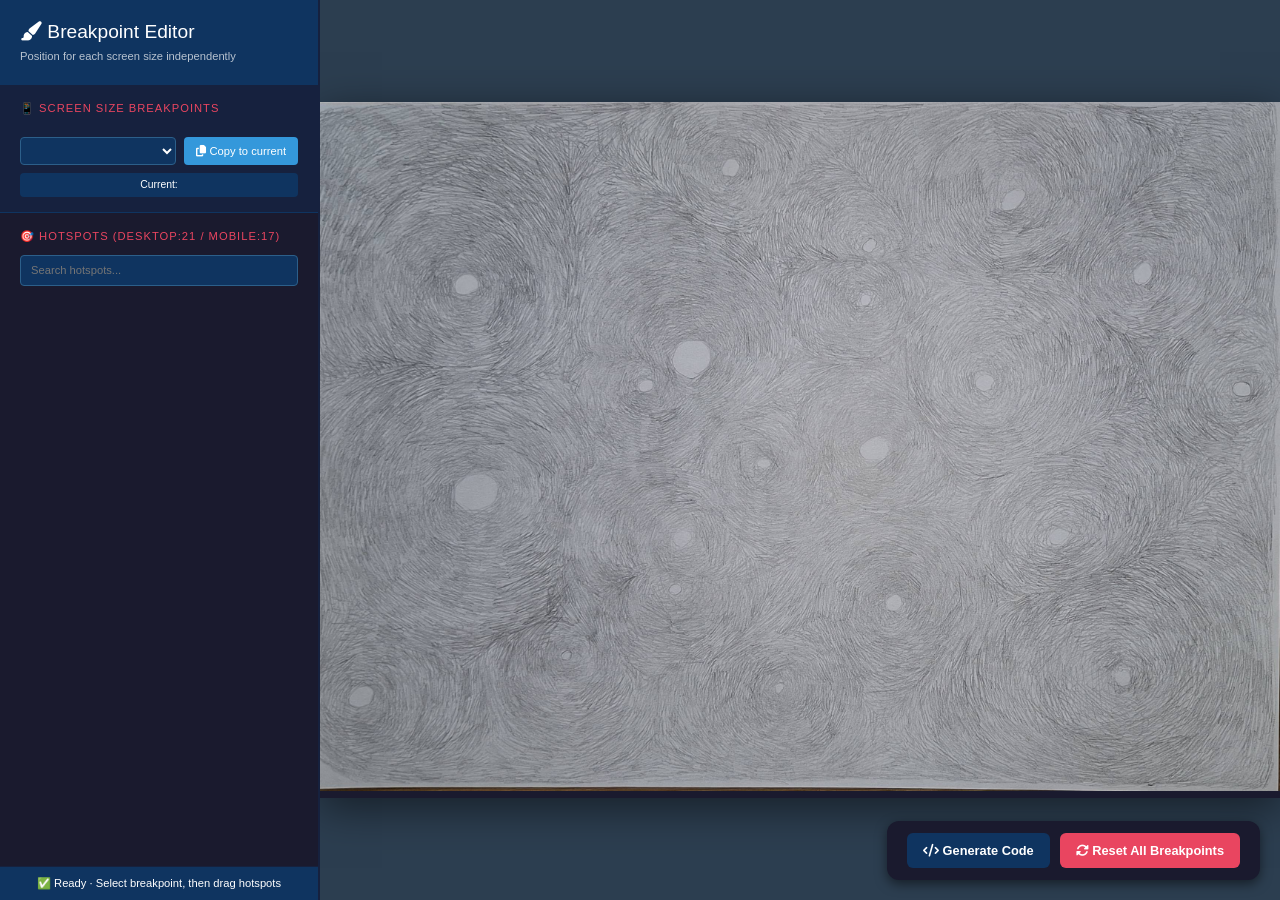
==== commit a048e783: "Breakpoints Fix" ====
--- a/editor.html
+++ b/editor.html
@@ -12,7 +12,6 @@
     
     .editor-container { display: flex; height: 100vh; width: 100vw; position: relative; }
     
-    /* Draggable Sidebar */
     .sidebar { 
       background: #1a1a2e; 
       color: white; 
@@ -141,7 +140,7 @@
     </div>
     
     <div class="hotspot-list">
-      <div class="section-title">🎯 HOTSPOTS (21 Desktop / 17 Mobile)</div>
+      <div class="section-title">🎯 HOTSPOTS (Desktop:21 / Mobile:17)</div>
       <input type="text" class="hotspot-search" id="hotspotSearch" placeholder="Search hotspots...">
       <div id="hotspotList"></div>
     </div>
@@ -179,67 +178,180 @@
 
 <script>
 // ============================================
-// BREAKPOINTS WITH ORIENTATION LABELS
+// BREAKPOINTS - Landscape phones use desktop artwork
 // ============================================
 const breakpoints = [
-  { id: 'bp1', name: '320×480 (Portrait)', width: 320, height: 480, image: 'images/mobile-bg.jpg', isMobile: true, type: 'mobile' },
-  { id: 'bp2', name: '480×320 (Landscape)', width: 480, height: 320, image: 'images/mobile-bg.jpg', isMobile: true, type: 'mobile' },
-  { id: 'bp3', name: '375×667 (Portrait)', width: 375, height: 667, image: 'images/mobile-bg.jpg', isMobile: true, type: 'mobile' },
-  { id: 'bp4', name: '667×375 (Landscape)', width: 667, height: 375, image: 'images/mobile-bg.jpg', isMobile: true, type: 'mobile' },
-  { id: 'bp5', name: '390×844 (Portrait)', width: 390, height: 844, image: 'images/mobile-bg.jpg', isMobile: true, type: 'mobile' },
-  { id: 'bp6', name: '844×390 (Landscape)', width: 844, height: 390, image: 'images/mobile-bg.jpg', isMobile: true, type: 'mobile' },
-  { id: 'bp7', name: '428×926 (Portrait)', width: 428, height: 926, image: 'images/mobile-bg.jpg', isMobile: true, type: 'mobile' },
-  { id: 'bp8', name: '926×428 (Landscape)', width: 926, height: 428, image: 'images/mobile-bg.jpg', isMobile: true, type: 'mobile' },
-  { id: 'bp9', name: '768×1024 (Portrait)', width: 768, height: 1024, image: 'images/bg.jpg', isMobile: false, type: 'desktop' },
-  { id: 'bp10', name: '1024×768 (Landscape)', width: 1024, height: 768, image: 'images/bg.jpg', isMobile: false, type: 'desktop' },
-  { id: 'bp11', name: '800×1280 (Portrait)', width: 800, height: 1280, image: 'images/bg.jpg', isMobile: false, type: 'desktop' },
-  { id: 'bp12', name: '1280×800 (Landscape)', width: 1280, height: 800, image: 'images/bg.jpg', isMobile: false, type: 'desktop' },
-  { id: 'bp13', name: '1366×768', width: 1366, height: 768, image: 'images/bg.jpg', isMobile: false, type: 'desktop' },
-  { id: 'bp14', name: '1920×1080', width: 1920, height: 1080, image: 'images/bg.jpg', isMobile: false, type: 'desktop' },
-  { id: 'bp15', name: '2560×1080', width: 2560, height: 1080, image: 'images/bg.jpg', isMobile: false, type: 'desktop' },
-  { id: 'bp16', name: '3840×2160', width: 3840, height: 2160, image: 'images/bg.jpg', isMobile: false, type: 'desktop' }
+  // PORTRAIT PHONES - Mobile artwork (17 hotspots)
+  { id: 'bp1', name: '320×480 (Portrait)', width: 320, height: 480, image: 'images/mobile-bg.jpg', type: 'mobile' },
+  { id: 'bp3', name: '375×667 (Portrait)', width: 375, height: 667, image: 'images/mobile-bg.jpg', type: 'mobile' },
+  { id: 'bp5', name: '390×844 (Portrait)', width: 390, height: 844, image: 'images/mobile-bg.jpg', type: 'mobile' },
+  { id: 'bp7', name: '428×926 (Portrait)', width: 428, height: 926, image: 'images/mobile-bg.jpg', type: 'mobile' },
+  // LANDSCAPE PHONES - Desktop artwork (21 hotspots)
+  { id: 'bp2', name: '480×320 (Landscape)', width: 480, height: 320, image: 'images/bg.jpg', type: 'desktop' },
+  { id: 'bp4', name: '667×375 (Landscape)', width: 667, height: 375, image: 'images/bg.jpg', type: 'desktop' },
+  { id: 'bp6', name: '844×390 (Landscape)', width: 844, height: 390, image: 'images/bg.jpg', type: 'desktop' },
+  { id: 'bp8', name: '926×428 (Landscape)', width: 926, height: 428, image: 'images/bg.jpg', type: 'desktop' },
+  // TABLETS & DESKTOPS - Desktop artwork (21 hotspots)
+  { id: 'bp9', name: '768×1024 (Portrait)', width: 768, height: 1024, image: 'images/bg.jpg', type: 'desktop' },
+  { id: 'bp10', name: '1024×768 (Landscape)', width: 1024, height: 768, image: 'images/bg.jpg', type: 'desktop' },
+  { id: 'bp11', name: '800×1280 (Portrait)', width: 800, height: 1280, image: 'images/bg.jpg', type: 'desktop' },
+  { id: 'bp12', name: '1280×800 (Landscape)', width: 1280, height: 800, image: 'images/bg.jpg', type: 'desktop' },
+  { id: 'bp13', name: '1366×768', width: 1366, height: 768, image: 'images/bg.jpg', type: 'desktop' },
+  { id: 'bp14', name: '1920×1080', width: 1920, height: 1080, image: 'images/bg.jpg', type: 'desktop' },
+  { id: 'bp15', name: '2560×1080', width: 2560, height: 1080, image: 'images/bg.jpg', type: 'desktop' },
+  { id: 'bp16', name: '3840×2160', width: 3840, height: 2160, image: 'images/bg.jpg', type: 'desktop' }
 ];
 
 // ============================================
-// HOTSPOTS - SEPARATED BY TYPE
+// ORIGINAL 11 HOTSPOTS WITH LABELS - Using your exact values from generated code
 // ============================================
 const originalHotspots = [
-  { id: 'h1', name: 'Boek Een Naslagwerkje', type: 'video', url: 'https://www.youtube-nocookie.com/embed/t-OnJP_u2HI', dotImage: 'reddot-01.png', labelImage: 'images/Boek-naslagwerkje.png', hasLabel: true, defaultDesktop: { x: 15, y: 26, dotSize: 75, labelX: 0, labelY: 40, labelScale: 0.6 }, defaultMobile: { x: 54, y: 33, dotSize: 70, labelX: -10, labelY: 10, labelScale: 0.62 } },
-  { id: 'h2', name: 'Light Cone', type: 'external', url: 'https://lightcone.org/en/filmmaker-793-francien-van-everdingen', dotImage: 'reddot-02.png', labelImage: 'images/LightCone.png', hasLabel: true, defaultDesktop: { x: 37, y: 70, dotSize: 50, labelX: -225, labelY: -160, labelScale: 0.65 }, defaultMobile: { x: 22, y: 53, dotSize: 38, labelX: -6, labelY: -12, labelScale: 0.5 } },
-  { id: 'h3', name: 'Allerlei', type: 'external', url: 'https://artoffice.info/kunstenaar/francien-van-everdingen/', dotImage: 'reddot-03.png', labelImage: 'images/Allerlei.png', hasLabel: true, defaultDesktop: { x: 33.7, y: 40.2, dotSize: 59, labelX: -220, labelY: 25, labelScale: 0.7 }, defaultMobile: { x: 69, y: 64, dotSize: 30, labelX: 40, labelY: -10, labelScale: 0.44 } },
-  { id: 'h4', name: 'Stof', type: 'external', url: 'https://www.etsy.com/shop/hitchhikehijabi', dotImage: 'reddot-04.png', labelImage: 'images/Stof.png', hasLabel: true, defaultDesktop: { x: 46, y: 53, dotSize: 59, labelX: 1, labelY: 45, labelScale: 0.5 }, defaultMobile: { x: 49, y: 15, dotSize: 64, labelX: -18, labelY: -6, labelScale: 0.6 } },
-  { id: 'h5', name: 'Contact', type: 'image', url: 'images/contact-emailadres.png', dotImage: 'reddot-04.png', labelImage: 'images/Contact.png', hasLabel: true, defaultDesktop: { x: 85, y: 25, dotSize: 95, labelX: -275, labelY: 5, labelScale: 0.9 }, defaultMobile: { x: 67, y: 74, dotSize: 28, labelX: -18, labelY: -10, labelScale: 0.54 } },
-  { id: 'h6', name: 'Stichting Lezeren', type: 'external', url: 'http://www.lezeren.nl', dotImage: 'reddot-05.png', labelImage: 'images/StichtingLezeren.png', hasLabel: true, defaultDesktop: { x: 17, y: 56.8, dotSize: 125, labelX: -115, labelY: 85, labelScale: 0.4 }, defaultMobile: { x: 86, y: 7, dotSize: 62, labelX: -96, labelY: -8, labelScale: 0.5 } },
-  { id: 'h7', name: 'Nederlandse Les', type: 'external', url: 'https://preply.in/FRANCIEN6NL3194022810', dotImage: 'reddot-06.png', labelImage: 'images/Nederlandseles.png', hasLabel: true, defaultDesktop: { x: 26, y: 80, dotSize: 60, labelX: -470, labelY: -165, labelScale: 1 }, defaultMobile: { x: 23, y: 88, dotSize: 30, labelX: -4, labelY: -10, labelScale: 0.58 } },
-  { id: 'h8', name: 'Boek Letters', type: 'video', url: 'https://www.youtube-nocookie.com/embed/ELwjwDY3hUg', dotImage: 'reddot-08.png', labelImage: 'images/Boek-letters.png', hasLabel: true, defaultDesktop: { x: 57.5, y: 50, dotSize: 80, labelX: -180, labelY: -185, labelScale: 0.6 }, defaultMobile: { x: 77, y: 109, dotSize: 34, labelX: -16, labelY: -10, labelScale: 0.48 } },
-  { id: 'h9', name: 'Films', type: 'pdf', url: '/images/Filmografie-Francien-van-Everdingen.pdf', dotImage: 'reddot-09.png', labelImage: 'images/Films.png', hasLabel: true, defaultDesktop: { x: 69, y: 40, dotSize: 70, labelX: -100, labelY: 75, labelScale: 1 }, defaultMobile: { x: 29, y: 2, dotSize: 44, labelX: -24, labelY: 16, labelScale: 0.56 } },
-  { id: 'h10', name: 'CV', type: 'pdf', url: '/images/CV-Francien-van-Everdingen-website.pdf', dotImage: 'reddot-10.png', labelImage: 'images/CV.png', hasLabel: true, defaultDesktop: { x: 38.1, y: 36, dotSize: 120, labelX: 62, labelY: -265, labelScale: 0.85 }, defaultMobile: { x: 31, y: 96, dotSize: 26, labelX: -2, labelY: -12, labelScale: 0.5 } },
-  { id: 'h11', name: 'Exit', type: 'exit', url: '#', dotImage: 'reddot-10.png', labelImage: 'images/Exit.png', hasLabel: true, defaultDesktop: { x: 83.1, y: 83.5, dotSize: 75, labelX: -225, labelY: -95, labelScale: 0.75 }, defaultMobile: { x: 86, y: 132, dotSize: 34, labelX: -22, labelY: -10, labelScale: 0.5 } }
+  { id: 'h1', name: 'Boek Een Naslagwerkje', type: 'video', url: 'https://www.youtube-nocookie.com/embed/t-OnJP_u2HI', dotImage: 'reddot-01.png', labelImage: 'images/Boek-naslagwerkje.png', hasLabel: true },
+  { id: 'h2', name: 'Light Cone', type: 'external', url: 'https://lightcone.org/en/filmmaker-793-francien-van-everdingen', dotImage: 'reddot-02.png', labelImage: 'images/LightCone.png', hasLabel: true },
+  { id: 'h3', name: 'Allerlei', type: 'external', url: 'https://artoffice.info/kunstenaar/francien-van-everdingen/', dotImage: 'reddot-03.png', labelImage: 'images/Allerlei.png', hasLabel: true },
+  { id: 'h4', name: 'Stof', type: 'external', url: 'https://www.etsy.com/shop/hitchhikehijabi', dotImage: 'reddot-04.png', labelImage: 'images/Stof.png', hasLabel: true },
+  { id: 'h5', name: 'Contact', type: 'image', url: 'images/contact-emailadres.png', dotImage: 'reddot-04.png', labelImage: 'images/Contact.png', hasLabel: true },
+  { id: 'h6', name: 'Stichting Lezeren', type: 'external', url: 'http://www.lezeren.nl', dotImage: 'reddot-05.png', labelImage: 'images/StichtingLezeren.png', hasLabel: true },
+  { id: 'h7', name: 'Nederlandse Les', type: 'external', url: 'https://preply.in/FRANCIEN6NL3194022810', dotImage: 'reddot-06.png', labelImage: 'images/Nederlandseles.png', hasLabel: true },
+  { id: 'h8', name: 'Boek Letters', type: 'video', url: 'https://www.youtube-nocookie.com/embed/ELwjwDY3hUg', dotImage: 'reddot-08.png', labelImage: 'images/Boek-letters.png', hasLabel: true },
+  { id: 'h9', name: 'Films', type: 'pdf', url: '/images/Filmografie-Francien-van-Everdingen.pdf', dotImage: 'reddot-09.png', labelImage: 'images/Films.png', hasLabel: true },
+  { id: 'h10', name: 'CV', type: 'pdf', url: '/images/CV-Francien-van-Everdingen-website.pdf', dotImage: 'reddot-10.png', labelImage: 'images/CV.png', hasLabel: true },
+  { id: 'h11', name: 'Exit', type: 'exit', url: '#', dotImage: 'reddot-10.png', labelImage: 'images/Exit.png', hasLabel: true }
 ];
 
-// Desktop-only area hotspots (10)
+// Desktop area hotspots (10)
 const desktopAreas = [
-  { id: 'a1', name: 'Area 1', type: 'area', url: '#', dotImage: 'reddot-11.png', hasLabel: false, defaultDesktop: { x: 10, y: 10, dotSize: 50 } },
-  { id: 'a2', name: 'Area 2', type: 'area', url: '#', dotImage: 'reddot-15.png', hasLabel: false, defaultDesktop: { x: 20, y: 20, dotSize: 50 } },
-  { id: 'a3', name: 'Area 3', type: 'area', url: '#', dotImage: 'reddot-16.png', hasLabel: false, defaultDesktop: { x: 30, y: 30, dotSize: 50 } },
-  { id: 'a4', name: 'Area 4', type: 'area', url: '#', dotImage: 'reddot-17.png', hasLabel: false, defaultDesktop: { x: 40, y: 40, dotSize: 50 } },
-  { id: 'a5', name: 'Area 5', type: 'area', url: '#', dotImage: 'reddot-18.png', hasLabel: false, defaultDesktop: { x: 50, y: 50, dotSize: 50 } },
-  { id: 'a6', name: 'Area 6', type: 'area', url: '#', dotImage: 'reddot-19.png', hasLabel: false, defaultDesktop: { x: 60, y: 60, dotSize: 50 } },
-  { id: 'a7', name: 'Area 7', type: 'area', url: '#', dotImage: 'reddot-20.png', hasLabel: false, defaultDesktop: { x: 70, y: 70, dotSize: 50 } },
-  { id: 'a8', name: 'Area 8', type: 'area', url: '#', dotImage: 'reddot-21.png', hasLabel: false, defaultDesktop: { x: 80, y: 80, dotSize: 50 } },
-  { id: 'a9', name: 'Area 9', type: 'area', url: '#', dotImage: 'reddot-22.png', hasLabel: false, defaultDesktop: { x: 90, y: 90, dotSize: 50 } },
-  { id: 'a10', name: 'Area 10', type: 'area', url: '#', dotImage: 'reddot-23.png', hasLabel: false, defaultDesktop: { x: 95, y: 5, dotSize: 50 } }
+  { id: 'a1', name: 'Area 1', type: 'area', url: '#', dotImage: 'reddot-11.png', hasLabel: false },
+  { id: 'a2', name: 'Area 2', type: 'area', url: '#', dotImage: 'reddot-15.png', hasLabel: false },
+  { id: 'a3', name: 'Area 3', type: 'area', url: '#', dotImage: 'reddot-16.png', hasLabel: false },
+  { id: 'a4', name: 'Area 4', type: 'area', url: '#', dotImage: 'reddot-17.png', hasLabel: false },
+  { id: 'a5', name: 'Area 5', type: 'area', url: '#', dotImage: 'reddot-18.png', hasLabel: false },
+  { id: 'a6', name: 'Area 6', type: 'area', url: '#', dotImage: 'reddot-19.png', hasLabel: false },
+  { id: 'a7', name: 'Area 7', type: 'area', url: '#', dotImage: 'reddot-20.png', hasLabel: false },
+  { id: 'a8', name: 'Area 8', type: 'area', url: '#', dotImage: 'reddot-21.png', hasLabel: false },
+  { id: 'a9', name: 'Area 9', type: 'area', url: '#', dotImage: 'reddot-22.png', hasLabel: false },
+  { id: 'a10', name: 'Area 10', type: 'area', url: '#', dotImage: 'reddot-23.png', hasLabel: false }
 ];
 
-// Mobile-only area hotspots (6)
+// Mobile area hotspots (6)
 const mobileAreas = [
-  { id: 'm1', name: 'Mobile Area 1', type: 'area', url: '#', dotImage: 'reddot-11.png', hasLabel: false, defaultMobile: { x: 10, y: 45, dotSize: 40 } },
-  { id: 'm2', name: 'Mobile Area 2', type: 'area', url: '#', dotImage: 'reddot-15.png', hasLabel: false, defaultMobile: { x: 20, y: 55, dotSize: 40 } },
-  { id: 'm3', name: 'Mobile Area 3', type: 'area', url: '#', dotImage: 'reddot-16.png', hasLabel: false, defaultMobile: { x: 30, y: 65, dotSize: 40 } },
-  { id: 'm4', name: 'Mobile Area 4', type: 'area', url: '#', dotImage: 'reddot-17.png', hasLabel: false, defaultMobile: { x: 40, y: 75, dotSize: 40 } },
-  { id: 'm5', name: 'Mobile Area 5', type: 'area', url: '#', dotImage: 'reddot-18.png', hasLabel: false, defaultMobile: { x: 50, y: 85, dotSize: 40 } },
-  { id: 'm6', name: 'Mobile Area 6', type: 'area', url: '#', dotImage: 'reddot-19.png', hasLabel: false, defaultMobile: { x: 60, y: 95, dotSize: 40 } }
+  { id: 'm1', name: 'Mobile Area 1', type: 'area', url: '#', dotImage: 'reddot-11.png', hasLabel: false },
+  { id: 'm2', name: 'Mobile Area 2', type: 'area', url: '#', dotImage: 'reddot-15.png', hasLabel: false },
+  { id: 'm3', name: 'Mobile Area 3', type: 'area', url: '#', dotImage: 'reddot-16.png', hasLabel: false },
+  { id: 'm4', name: 'Mobile Area 4', type: 'area', url: '#', dotImage: 'reddot-17.png', hasLabel: false },
+  { id: 'm5', name: 'Mobile Area 5', type: 'area', url: '#', dotImage: 'reddot-18.png', hasLabel: false },
+  { id: 'm6', name: 'Mobile Area 6', type: 'area', url: '#', dotImage: 'reddot-19.png', hasLabel: false }
 ];
+
+// ============================================
+// YOUR EXACT VALUES FROM GENERATED CODE
+// ============================================
+const savedDesktopValues = {
+  320: {}, 375: {}, 390: {}, 428: {}, 480: {}, 667: {}, 768: {}, 800: {}, 844: {}, 926: {},
+  1024: {}, 1280: {}, 1366: {}, 1920: {}, 2560: {}, 3840: {}
+};
+
+// Desktop 1920x1080 values (your original)
+savedDesktopValues[1920] = {
+  h1: { x: 15, y: 26, dotSize: 75, labelX: 0, labelY: 40, labelScale: 0.6 },
+  h2: { x: 38.71339889649748, y: 62.73379309809576, dotSize: 50, labelX: -175, labelY: -99, labelScale: 0.65 },
+  h3: { x: 59.23780260017685, y: 71.42198278161979, dotSize: 59, labelX: -155, labelY: 11, labelScale: 0.7 },
+  h4: { x: 69.33486116182293, y: 40.96534481872111, dotSize: 59, labelX: 1, labelY: 45, labelScale: 0.5 },
+  h5: { x: 95.76993592084135, y: 41.80310346065355, dotSize: 95, labelX: -207, labelY: 24, labelScale: 0.9 },
+  h6: { x: 17, y: 56.8, dotSize: 125, labelX: -115, labelY: 85, labelScale: 0.4 },
+  h7: { x: 26, y: 80, dotSize: 60, labelX: -346, labelY: -110, labelScale: 1 },
+  h8: { x: 57.5, y: 50, dotSize: 80, labelX: -135, labelY: -147, labelScale: 0.6 },
+  h9: { x: 72.42679779299498, y: 14.000603429123895, dotSize: 70, labelX: -100, labelY: 75, labelScale: 1 },
+  h10: { x: 38.589542541856424, y: 37.021810345580285, dotSize: 82.5, labelX: 57, labelY: -213, labelScale: 0.85 },
+  h11: { x: 83.42636169457094, y: 83.27293103431549, dotSize: 42, labelX: -180, labelY: -58, labelScale: 0.75 },
+  a1: { x: 36.53758009894831, y: 71.30862073481701, dotSize: 29.5 },
+  a2: { x: 34.27832413747906, y: 41.79862070571272, dotSize: 33 },
+  a3: { x: 42.64651566462432, y: 9.563793088394327, dotSize: 50 },
+  a4: { x: 57.86830277775952, y: 21.607413779554896, dotSize: 50 },
+  a5: { x: 4.146181912781508, y: 86.3310345095212, dotSize: 50 },
+  a6: { x: 46.53758009894831, y: 52.393189649568995, dotSize: 36.5 },
+  a7: { x: 76.77200516234721, y: 62.73379309809576, dotSize: 50 },
+  a8: { x: 56.66513883817706, y: 29.477155135197087, dotSize: 50 },
+  a9: { x: 47.980931823990176, y: 84.43681034072956, dotSize: 31 },
+  a10: { x: 85.45392043379971, y: 24.868534497394403, dotSize: 50 }
+};
+
+// Desktop 2560x1080 values
+savedDesktopValues[2560] = {
+  h1: { x: 15.6527233891419, y: 26.756896657181436, dotSize: 57, labelX: -6, labelY: 26, labelScale: 0.6 },
+  h2: { x: 37.70711700490372, y: 63.187928008352145, dotSize: 50, labelX: -176, labelY: -106, labelScale: 0.65 },
+  h3: { x: 60.13529726024696, y: 72.48164225570366, dotSize: 48, labelX: -156, labelY: 21, labelScale: 0.7 },
+  h4: { x: 69.06289308301382, y: 41.192412147969605, dotSize: 59, labelX: -3, labelY: 47, labelScale: 0.48 },
+  h5: { x: 95.76993592084135, y: 41.80310346065355, dotSize: 95, labelX: -207, labelY: 24, labelScale: 0.9 },
+  h6: { x: 16.5648510739054, y: 56.49724133712742, dotSize: 87.5, labelX: -79, labelY: 57, labelScale: 0.4 },
+  h7: { x: 26, y: 80, dotSize: 60, labelX: -347, labelY: -111, labelScale: 1 },
+  h8: { x: 58.1527233891419, y: 50.60551732574515, dotSize: 54.5, labelX: -125, labelY: -135, labelScale: 0.6 },
+  h9: { x: 72.42679779299498, y: 14.151982760560182, dotSize: 70, labelX: -86, labelY: 65, labelScale: 1.13 },
+  h10: { x: 38.589542541856424, y: 37.021810345580285, dotSize: 82.5, labelX: 39, labelY: -199, labelScale: 0.85 },
+  h11: { x: 83.42636169457094, y: 83.27293103431549, dotSize: 36.5, labelX: -172, labelY: -69, labelScale: 0.75 },
+  a1: { x: 36.97272902504291, y: 70.70310340907186, dotSize: 30.5 },
+  a2: { x: 47.74074403853075, y: 85.35802041553644, dotSize: 26 },
+  a3: { x: 42.75530289614797, y: 9.109655094085465, dotSize: 50 },
+  a4: { x: 57.32436662014127, y: 21.00189645380975, dotSize: 32.5 },
+  a5: { x: 4.363756375828808, y: 86.48241384095749, dotSize: 44 },
+  a6: { x: 45.99364394133006, y: 52.998708485870466, dotSize: 43.5 },
+  a7: { x: 77.20715408844181, y: 62.73379309809576, dotSize: 50 },
+  a8: { x: 56.882713301224356, y: 29.3257758037608, dotSize: 38 },
+  a9: { x: 33.94737895743933, y: 41.407237000666, dotSize: 29.5 },
+  a10: { x: 85.45392043379971, y: 24.868534497394403, dotSize: 50 }
+};
+
+// Desktop 3840x2160 values
+savedDesktopValues[3840] = {
+  h1: { x: 15.489542590613734, y: 27.362413794107045, dotSize: 62.5, labelX: 0, labelY: 40, labelScale: 0.6 },
+  h2: { x: 37.81590326128119, y: 63.869137926518306, dotSize: 50, labelX: -185, labelY: -104, labelScale: 0.7 },
+  h3: { x: 60.29848078918442, y: 72.55732761004232, dotSize: 44.5, labelX: -152, labelY: 22, labelScale: 0.7 },
+  h4: { x: 69.1716826223834, y: 40.51120688735209, dotSize: 59, labelX: 5, labelY: 44, labelScale: 0.44 },
+  h5: { x: 95.76993592084135, y: 41.80310346065355, dotSize: 73, labelX: -206, labelY: 13, labelScale: 0.9 },
+  h6: { x: 16.510457409386266, y: 56.345862068630986, dotSize: 91, labelX: -86, labelY: 60, labelScale: 0.4 },
+  h7: { x: 25.83681913646209, y: 80, dotSize: 57.5, labelX: -346, labelY: -111, labelScale: 1 },
+  h8: { x: 57.5, y: 50, dotSize: 80, labelX: -135, labelY: -147, labelScale: 0.6 },
+  h9: { x: 72.42679779299498, y: 14.000603429123895, dotSize: 70, labelX: -93, labelY: 65, labelScale: 1.17 },
+  h10: { x: 38.589542541856424, y: 37.021810345580285, dotSize: 82.5, labelX: 57, labelY: -213, labelScale: 0.85 },
+  h11: { x: 83.42636169457094, y: 83.27293103431549, dotSize: 42, labelX: -180, labelY: -58, labelScale: 0.75 },
+  a1: { x: 37.02712268956204, y: 70.62741383776348, dotSize: 27 },
+  a2: { x: 47.57756415013902, y: 85.05525866861139, dotSize: 29 },
+  a3: { x: 42.64651566462432, y: 9.563793088394327, dotSize: 50 },
+  a4: { x: 57.21557932360787, y: 21.38034481387039, dotSize: 36 },
+  a5: { x: 4.146181912781508, y: 86.3310345095212, dotSize: 46 },
+  a6: { x: 46.21121616154116, y: 52.847327580938014, dotSize: 31 },
+  a7: { x: 76.77200516234721, y: 62.73379309809576, dotSize: 50 },
+  a8: { x: 56.66513883817706, y: 29.477155135197087, dotSize: 50 },
+  a9: { x: 33.78419549351161, y: 40.95310341214639, dotSize: 41 },
+  a10: { x: 85.45392043379971, y: 24.868534497394403, dotSize: 50 }
+};
+
+// Mobile 480x320 values (landscape phone using desktop values)
+savedDesktopValues[480] = savedDesktopValues[1920];
+savedDesktopValues[667] = savedDesktopValues[1920];
+savedDesktopValues[844] = savedDesktopValues[1920];
+savedDesktopValues[926] = savedDesktopValues[1920];
+
+// Mobile portrait values (17 hotspots only)
+const mobileValues = {
+  h1: { x: 54, y: 33, dotSize: 70, labelX: -10, labelY: 10, labelScale: 0.62 },
+  h2: { x: 22, y: 53, dotSize: 38, labelX: -6, labelY: -12, labelScale: 0.5 },
+  h3: { x: 69, y: 64, dotSize: 30, labelX: 40, labelY: -10, labelScale: 0.44 },
+  h4: { x: 49, y: 15, dotSize: 64, labelX: -18, labelY: -6, labelScale: 0.6 },
+  h5: { x: 67, y: 74, dotSize: 28, labelX: -18, labelY: -10, labelScale: 0.54 },
+  h6: { x: 86, y: 7, dotSize: 62, labelX: -96, labelY: -8, labelScale: 0.5 },
+  h7: { x: 23, y: 88, dotSize: 30, labelX: -4, labelY: -10, labelScale: 0.58 },
+  h8: { x: 77, y: 109, dotSize: 34, labelX: -16, labelY: -10, labelScale: 0.48 },
+  h9: { x: 29, y: 2, dotSize: 44, labelX: -24, labelY: 16, labelScale: 0.56 },
+  h10: { x: 31, y: 96, dotSize: 26, labelX: -2, labelY: -12, labelScale: 0.5 },
+  h11: { x: 86, y: 132, dotSize: 34, labelX: -22, labelY: -10, labelScale: 0.5 },
+  m1: { x: 10, y: 45, dotSize: 40 },
+  m2: { x: 20, y: 55, dotSize: 40 },
+  m3: { x: 30, y: 65, dotSize: 40 },
+  m4: { x: 40, y: 75, dotSize: 40 },
+  m5: { x: 50, y: 85, dotSize: 40 },
+  m6: { x: 60, y: 95, dotSize: 40 }
+};
 
 // State
 let hotspotsData = [];
@@ -250,12 +362,12 @@
 let customizedBreakpoints = new Set();
 
 function loadConfig() {
-  const saved = localStorage.getItem('breakpointHotspotConfigV3');
+  const saved = localStorage.getItem('breakpointHotspotConfigV4');
   if (saved) {
     try {
-      hotspotsData = JSON.parse(saved);
-      if (hotspotsData.customized) customizedBreakpoints = new Set(hotspotsData.customized);
-      if (hotspotsData.data) hotspotsData = hotspotsData.data;
+      const parsed = JSON.parse(saved);
+      if (parsed.customized) customizedBreakpoints = new Set(parsed.customized);
+      if (parsed.data) hotspotsData = parsed.data;
       updateStatus('Config loaded');
       return;
     } catch(e) {}
@@ -265,26 +377,39 @@
   breakpoints.forEach(bp => {
     let bpHotspots = [];
     if (bp.type === 'desktop') {
-      // Desktop breakpoints: 11 original + 10 desktop areas = 21 hotspots
-      bpHotspots = [...originalHotspots.map(h => ({
-        id: h.id, name: h.name, type: h.type, url: h.url, dotImage: h.dotImage, 
-        labelImage: h.labelImage, hasLabel: h.hasLabel,
-        ...(h.defaultDesktop || { x: 50, y: 50, dotSize: 50, labelX: 0, labelY: 0, labelScale: 1 })
-      })), ...desktopAreas.map(a => ({
-        id: a.id, name: a.name, type: a.type, url: a.url, dotImage: a.dotImage, 
-        hasLabel: false, labelImage: null,
-        ...(a.defaultDesktop || { x: 50, y: 50, dotSize: 50 })
-      }))];
+      // Desktop breakpoints: 11 original + 10 areas = 21 hotspots
+      bpHotspots = [...originalHotspots.map(h => {
+        const savedVals = savedDesktopValues[bp.width]?.[h.id] || savedDesktopValues[1920][h.id] || { x: 50, y: 50, dotSize: 50, labelX: 0, labelY: 0, labelScale: 1 };
+        return {
+          id: h.id, name: h.name, type: h.type, url: h.url, dotImage: h.dotImage,
+          labelImage: h.labelImage, hasLabel: h.hasLabel,
+          x: savedVals.x, y: savedVals.y, dotSize: savedVals.dotSize,
+          labelX: savedVals.labelX || 0, labelY: savedVals.labelY || 0, labelScale: savedVals.labelScale || 1
+        };
+      }), ...desktopAreas.map(a => {
+        const savedVals = savedDesktopValues[bp.width]?.[a.id] || savedDesktopValues[1920][a.id] || { x: 50, y: 50, dotSize: 50 };
+        return {
+          id: a.id, name: a.name, type: a.type, url: a.url, dotImage: a.dotImage,
+          hasLabel: false, labelImage: null,
+          x: savedVals.x, y: savedVals.y, dotSize: savedVals.dotSize,
+          labelX: 0, labelY: 0, labelScale: 1
+        };
+      })];
     } else {
       // Mobile breakpoints: 11 original + 6 mobile areas = 17 hotspots
       bpHotspots = [...originalHotspots.map(h => ({
-        id: h.id, name: h.name, type: h.type, url: h.url, dotImage: h.dotImage, 
+        id: h.id, name: h.name, type: h.type, url: h.url, dotImage: h.dotImage,
         labelImage: h.labelImage, hasLabel: h.hasLabel,
-        ...(h.defaultMobile || { x: 50, y: 50, dotSize: 50, labelX: 0, labelY: 0, labelScale: 1 })
+        x: mobileValues[h.id]?.x || 50, y: mobileValues[h.id]?.y || 50,
+        dotSize: mobileValues[h.id]?.dotSize || 50,
+        labelX: mobileValues[h.id]?.labelX || 0, labelY: mobileValues[h.id]?.labelY || 0,
+        labelScale: mobileValues[h.id]?.labelScale || 1
       })), ...mobileAreas.map(a => ({
-        id: a.id, name: a.name, type: a.type, url: a.url, dotImage: a.dotImage, 
+        id: a.id, name: a.name, type: a.type, url: a.url, dotImage: a.dotImage,
         hasLabel: false, labelImage: null,
-        ...(a.defaultMobile || { x: 50, y: 50, dotSize: 40 })
+        x: mobileValues[a.id]?.x || 50, y: mobileValues[a.id]?.y || 50,
+        dotSize: mobileValues[a.id]?.dotSize || 40,
+        labelX: 0, labelY: 0, labelScale: 1
       }))];
     }
     hotspotsData.push({ breakpointId: bp.id, hotspots: bpHotspots });
@@ -293,7 +418,7 @@
 }
 
 function saveConfig() { 
-  localStorage.setItem('breakpointHotspotConfigV3', JSON.stringify({ data: hotspotsData, customized: Array.from(customizedBreakpoints) })); 
+  localStorage.setItem('breakpointHotspotConfigV4', JSON.stringify({ data: hotspotsData, customized: Array.from(customizedBreakpoints) })); 
   updateCustomizedIndicator();
 }
 
@@ -352,18 +477,17 @@
     btn.className = 'breakpoint-btn' + (currentBreakpointId === bp.id ? ' active' : '');
     btn.setAttribute('data-bp-id', bp.id);
     btn.textContent = bp.name;
-    btn.title = `${bp.width}×${bp.height}`;
     btn.onclick = () => switchBreakpoint(bp.id);
     container.appendChild(btn);
     
     const option = document.createElement('option');
     option.value = bp.id;
     option.textContent = bp.name;
-    if (currentBreakpointId === bp.id) option.selected = true;
     copySelect.appendChild(option);
   });
   updateCustomizedIndicator();
-  document.getElementById('currentBpIndicator').innerHTML = `Current: ${breakpoints.find(b=>b.id===currentBreakpointId)?.name || ''}`;
+  const currentBp = breakpoints.find(b => b.id === currentBreakpointId);
+  document.getElementById('currentBpIndicator').innerHTML = `Current: ${currentBp?.name || ''} (${currentBp?.type === 'desktop' ? '21 hotspots' : '17 hotspots'})`;
 }
 
 function switchBreakpoint(breakpointId) {
@@ -377,7 +501,6 @@
     frame.style.maxWidth = '95%';
     image.src = bp.image;
     
-    // Scale preview if too large
     const maxPreviewWidth = previewArea.clientWidth - 40;
     if (bp.width > maxPreviewWidth) {
       const scale = maxPreviewWidth / bp.width;
@@ -389,7 +512,8 @@
   renderBreakpointSelector();
   renderHotspotList();
   renderCanvas();
-  updateStatus(`Switched to ${bp.name} (${bp.width}×${bp.height})`);
+  const bp = breakpoints.find(b => b.id === breakpointId);
+  updateStatus(`Switched to ${bp.name} (${bp.type === 'desktop' ? '21 hotspots' : '17 hotspots'})`);
 }
 
 function renderHotspotList() {
@@ -518,7 +642,6 @@
   if(!h) return; 
   h.labelX = dragStart.startX + (e.clientX - dragStart.x); 
   h.labelY = dragStart.startY + (e.clientY - dragStart.y);
-  // Constrain to reasonable values
   h.labelX = Math.min(500, Math.max(-500, h.labelX));
   h.labelY = Math.min(500, Math.max(-500, h.labelY));
   updateHotspotInCurrentBreakpoint(h); 
@@ -603,7 +726,7 @@
 function resetAllBreakpoints() {
   if (confirm('Reset ALL breakpoints to default positions? This cannot be undone.')) {
     customizedBreakpoints.clear();
-    loadConfig(); // Reload defaults
+    loadConfig();
     renderBreakpointSelector();
     renderHotspotList();
     renderCanvas();
@@ -632,8 +755,8 @@
     '#pdfContainer canvas{display:block;width:100%;height:auto;margin:0 auto 20px}\n' +
     'body{overflow-x:hidden}\n' +
     '.artboard__container{overflow-x:hidden}\n' +
-    '@media (max-width: 767px){.artboard--desktop.active{display:none}.artboard--mobile.active{display:block}}\n' +
-    '@media (min-width: 768px){.artboard--desktop.active{display:block}.artboard--mobile.active{display:none}}'; 
+    '@media (max-width: 640px){.artboard--desktop.active{display:none}.artboard--mobile.active{display:block}}\n' +
+    '@media (min-width: 641px){.artboard--desktop.active{display:block}.artboard--mobile.active{display:none}}'; 
 }
 
 function generateJS() {
@@ -648,7 +771,7 @@
       }));
     }
   });
-  return 'var breakpointConfigs = ' + JSON.stringify(breakpointConfigs) + ';\n\nfunction getConfigForWidth(width) {\n  var breakpoints = [320,375,390,428,480,667,768,800,844,926,1024,1280,1366,1920,2560,3840].sort((a,b)=>a-b);\n  var closest = breakpoints[0];\n  for(var i=0;i<breakpoints.length;i++){\n    if(width <= breakpoints[i]){ closest = breakpoints[i]; break; }\n    closest = breakpoints[i];\n  }\n  return breakpointConfigs[closest] || breakpointConfigs[1920];\n}\n\npdfjsLib.GlobalWorkerOptions.workerSrc="https://cdnjs.cloudflare.com/ajax/libs/pdf.js/3.11.174/pdf.worker.min.js";\n\nfunction createHotspot(c){\n  var a=document.createElement("a");a.className="hotspot";\n  a.style.left=c.x+"%";a.style.top=c.y+"%";\n  var d=document.createElement("div");d.className="hotspot__dot";\n  d.style.backgroundImage="url(\'images/"+c.dotImage+"\')";\n  d.style.width=c.dotSize+"px";d.style.height=c.dotSize+"px";\n  d.style.marginLeft=-(c.dotSize/2)+"px";d.style.marginTop=-(c.dotSize/2)+"px";\n  a.appendChild(d);\n  if(c.type!=="area"&&c.labelImage){\n    var l=document.createElement("div");l.className="hotspot__label";\n    var i=document.createElement("img");i.src=c.labelImage;i.alt=c.name;\n    l.appendChild(i);l.style.left=(c.labelX||0)+"px";l.style.top=(c.labelY||0)+"px";\n    l.style.transform="scale("+(c.labelScale||1)+")";\n    a.appendChild(l);\n  }\n  if(c.type==="external"){a.href=c.url;a.target="_blank"}\n  else if(c.type==="exit"){a.href="#";a.onclick=function(e){e.preventDefault();window.close()}}\n  else if(c.type!=="area"){a.href="#";a.setAttribute("data-bs-toggle","modal");a.setAttribute("data-bs-target","#mediaModal");a.setAttribute("data-type",c.type);a.setAttribute("data-src",c.url)}\n  return a;\n}\n\nfunction renderArtboard(t){\n  var a=document.querySelector(".artboard--"+t);if(!a)return;\n  var c=a.querySelector(".hotspots-container");if(!c)return;\n  var width = window.innerWidth;\n  var configs = getConfigForWidth(width);\n  c.innerHTML="";\n  configs.forEach(function(h){c.appendChild(createHotspot(h))});\n}\n\nasync function renderPDF(u){\n  var c=document.getElementById("pdfContainer");\n  c.innerHTML="<div class=\"text-center p-4\">Loading...</div>";\n  try{\n    var r=await fetch(u);var b=await r.arrayBuffer();\n    var p=await pdfjsLib.getDocument({data:b}).promise;c.innerHTML="";\n    for(var i=1;i<=p.numPages;i++){\n      var page=await p.getPage(i);var v=page.getViewport({scale:1.5});\n      var can=document.createElement("canvas");\n      can.width=v.width;can.height=v.height;can.style.width="100%";\n      await page.render({canvasContext:can.getContext("2d"),viewport:v}).promise;\n      c.appendChild(can);\n    }\n  }catch(e){c.innerHTML="<div class=\"alert alert-danger\">Error</div>"}\n}\n\ndocument.addEventListener("DOMContentLoaded",function(){\n  renderArtboard("desktop");renderArtboard("mobile");\n  var setActive=function(){\n    var width = window.innerWidth;\n    var isMobile = width <= 767;\n    var d=document.querySelector(".artboard--desktop");\n    var mb=document.querySelector(".artboard--mobile");\n    if(d&&mb){d.classList.toggle("active",!isMobile);mb.classList.toggle("active",isMobile)}\n  };\n  setActive();window.addEventListener("resize",setActive);\n  window.addEventListener("resize",function(){renderArtboard("desktop");renderArtboard("mobile")});\n});\n\nvar modal=document.getElementById("mediaModal");\nif(modal){\n  modal.addEventListener("show.bs.modal",async function(e){\n    var t=e.relatedTarget;var type=t?.getAttribute("data-type");var src=t?.getAttribute("data-src");\n    var vc=document.getElementById("videoContainer");var pc=document.getElementById("pdfContainer");var ic=document.getElementById("imageContainer");\n    vc.classList.add("d-none");pc.classList.add("d-none");ic.classList.add("d-none");\n    if(type==="video"&&src){\n      vc.classList.remove("d-none");var yt=document.getElementById("youtubeVideo");\n      yt.src=src+(src.includes("?")?"&":"?")+"autoplay=1";\n    }else if(type==="pdf"&&src){\n      pc.classList.remove("d-none");await renderPDF(src);\n    }else if(type==="image"&&src){\n      ic.classList.remove("d-none");document.getElementById("modalImage").src=src;\n    }\n  });\n  modal.addEventListener("hidden.bs.modal",function(){\n    var yt=document.getElementById("youtubeVideo");if(yt)yt.src="";\n    document.getElementById("pdfContainer").innerHTML="";\n    document.getElementById("modalImage").src="";\n  });\n}';
+  return 'var breakpointConfigs = ' + JSON.stringify(breakpointConfigs) + ';\n\nfunction getConfigForWidth(width) {\n  var breakpoints = [320,375,390,428,480,667,768,800,844,926,1024,1280,1366,1920,2560,3840].sort((a,b)=>a-b);\n  var closest = breakpoints[0];\n  for(var i=0;i<breakpoints.length;i++){\n    if(width <= breakpoints[i]){ closest = breakpoints[i]; break; }\n    closest = breakpoints[i];\n  }\n  return breakpointConfigs[closest] || breakpointConfigs[1920];\n}\n\npdfjsLib.GlobalWorkerOptions.workerSrc="https://cdnjs.cloudflare.com/ajax/libs/pdf.js/3.11.174/pdf.worker.min.js";\n\nfunction createHotspot(c){\n  var a=document.createElement("a");a.className="hotspot";\n  a.style.left=c.x+"%";a.style.top=c.y+"%";\n  var d=document.createElement("div");d.className="hotspot__dot";\n  d.style.backgroundImage="url(\'images/"+c.dotImage+"\')";\n  d.style.width=c.dotSize+"px";d.style.height=c.dotSize+"px";\n  d.style.marginLeft=-(c.dotSize/2)+"px";d.style.marginTop=-(c.dotSize/2)+"px";\n  a.appendChild(d);\n  if(c.type!=="area"&&c.labelImage){\n    var l=document.createElement("div");l.className="hotspot__label";\n    var i=document.createElement("img");i.src=c.labelImage;i.alt=c.name;\n    l.appendChild(i);l.style.left=(c.labelX||0)+"px";l.style.top=(c.labelY||0)+"px";\n    l.style.transform="scale("+(c.labelScale||1)+")";\n    a.appendChild(l);\n  }\n  if(c.type==="external"){a.href=c.url;a.target="_blank"}\n  else if(c.type==="exit"){a.href="#";a.onclick=function(e){e.preventDefault();window.close()}}\n  else if(c.type!=="area"){a.href="#";a.setAttribute("data-bs-toggle","modal");a.setAttribute("data-bs-target","#mediaModal");a.setAttribute("data-type",c.type);a.setAttribute("data-src",c.url)}\n  return a;\n}\n\nfunction renderArtboard(t){\n  var a=document.querySelector(".artboard--"+t);if(!a)return;\n  var c=a.querySelector(".hotspots-container");if(!c)return;\n  var width = window.innerWidth;\n  var configs = getConfigForWidth(width);\n  c.innerHTML="";\n  configs.forEach(function(h){c.appendChild(createHotspot(h))});\n}\n\nasync function renderPDF(u){\n  var c=document.getElementById("pdfContainer");\n  c.innerHTML="<div class=\"text-center p-4\">Loading...</div>";\n  try{\n    var r=await fetch(u);var b=await r.arrayBuffer();\n    var p=await pdfjsLib.getDocument({data:b}).promise;c.innerHTML="";\n    for(var i=1;i<=p.numPages;i++){\n      var page=await p.getPage(i);var v=page.getViewport({scale:1.5});\n      var can=document.createElement("canvas");\n      can.width=v.width;can.height=v.height;can.style.width="100%";\n      await page.render({canvasContext:can.getContext("2d"),viewport:v}).promise;\n      c.appendChild(can);\n    }\n  }catch(e){c.innerHTML="<div class=\"alert alert-danger\">Error</div>"}\n}\n\ndocument.addEventListener("DOMContentLoaded",function(){\n  renderArtboard("desktop");renderArtboard("mobile");\n  var setActive=function(){\n    var width = window.innerWidth;\n    var isMobile = width <= 640;\n    var d=document.querySelector(".artboard--desktop");\n    var mb=document.querySelector(".artboard--mobile");\n    if(d&&mb){d.classList.toggle("active",!isMobile);mb.classList.toggle("active",isMobile)}\n  };\n  setActive();window.addEventListener("resize",setActive);\n  window.addEventListener("resize",function(){renderArtboard("desktop");renderArtboard("mobile")});\n});\n\nvar modal=document.getElementById("mediaModal");\nif(modal){\n  modal.addEventListener("show.bs.modal",async function(e){\n    var t=e.relatedTarget;var type=t?.getAttribute("data-type");var src=t?.getAttribute("data-src");\n    var vc=document.getElementById("videoContainer");var pc=document.getElementById("pdfContainer");var ic=document.getElementById("imageContainer");\n    vc.classList.add("d-none");pc.classList.add("d-none");ic.classList.add("d-none");\n    if(type==="video"&&src){\n      vc.classList.remove("d-none");var yt=document.getElementById("youtubeVideo");\n      yt.src=src+(src.includes("?")?"&":"?")+"autoplay=1";\n    }else if(type==="pdf"&&src){\n      pc.classList.remove("d-none");await renderPDF(src);\n    }else if(type==="image"&&src){\n      ic.classList.remove("d-none");document.getElementById("modalImage").src=src;\n    }\n  });\n  modal.addEventListener("hidden.bs.modal",function(){\n    var yt=document.getElementById("youtubeVideo");if(yt)yt.src="";\n    document.getElementById("pdfContainer").innerHTML="";\n    document.getElementById("modalImage").src="";\n  });\n}';
 }
 
 function generateFinalCode() {
@@ -661,7 +784,6 @@
 function copyCode() { navigator.clipboard.writeText(document.getElementById('htmlPre').textContent + '\n\n' + document.getElementById('cssPre').textContent + '\n\n' + document.getElementById('jsPre').textContent); updateStatus('Copied!'); }
 function closeModal() { document.getElementById('codeModal').style.display = 'none'; }
 
-// Draggable sidebar
 function initDraggableSidebar() {
   const sidebar = document.getElementById('sidebar');
   const handle = document.getElementById('sidebarResizeHandle');
@@ -685,10 +807,7 @@
   }
 }
 
-// Search functionality
 document.getElementById('hotspotSearch')?.addEventListener('input', () => renderHotspotList());
-
-// Window resize handler for preview scaling
 window.addEventListener('resize', () => {
   const bp = breakpoints.find(b => b.id === currentBreakpointId);
   if (bp) {
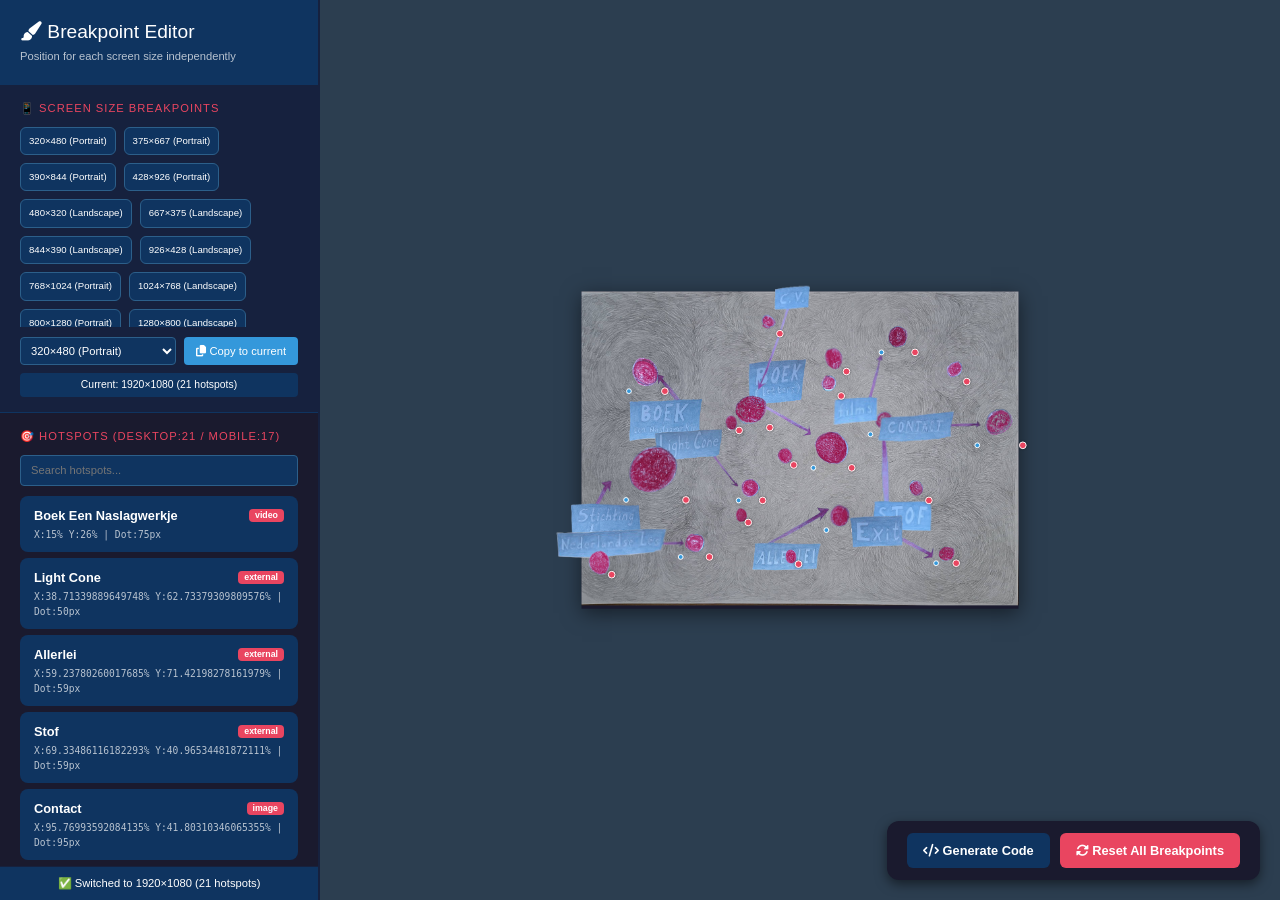
==== commit a3315b3c: "Errors fixed" ====
--- a/editor.html
+++ b/editor.html
@@ -180,7 +180,7 @@
 // ============================================
 // BREAKPOINTS - Landscape phones use desktop artwork
 // ============================================
-const breakpoints = [
+const breakpointsList = [
   // PORTRAIT PHONES - Mobile artwork (17 hotspots)
   { id: 'bp1', name: '320×480 (Portrait)', width: 320, height: 480, image: 'images/mobile-bg.jpg', type: 'mobile' },
   { id: 'bp3', name: '375×667 (Portrait)', width: 375, height: 667, image: 'images/mobile-bg.jpg', type: 'mobile' },
@@ -203,7 +203,7 @@
 ];
 
 // ============================================
-// ORIGINAL 11 HOTSPOTS WITH LABELS - Using your exact values from generated code
+// ORIGINAL 11 HOTSPOTS WITH LABELS
 // ============================================
 const originalHotspots = [
   { id: 'h1', name: 'Boek Een Naslagwerkje', type: 'video', url: 'https://www.youtube-nocookie.com/embed/t-OnJP_u2HI', dotImage: 'reddot-01.png', labelImage: 'images/Boek-naslagwerkje.png', hasLabel: true },
@@ -326,7 +326,14 @@
   a10: { x: 85.45392043379971, y: 24.868534497394403, dotSize: 50 }
 };
 
-// Mobile 480x320 values (landscape phone using desktop values)
+// Desktop 1366x768 values (copy from 1920 for now)
+savedDesktopValues[1366] = savedDesktopValues[1920];
+savedDesktopValues[1280] = savedDesktopValues[1920];
+savedDesktopValues[1024] = savedDesktopValues[1920];
+savedDesktopValues[800] = savedDesktopValues[1920];
+savedDesktopValues[768] = savedDesktopValues[1920];
+
+// Landscape phones use desktop values
 savedDesktopValues[480] = savedDesktopValues[1920];
 savedDesktopValues[667] = savedDesktopValues[1920];
 savedDesktopValues[844] = savedDesktopValues[1920];
@@ -358,15 +365,16 @@
 let selectedId = null;
 let currentBreakpointId = 'bp14';
 let isDraggingDot = false, isDraggingLabel = false, isResizingDot = false, isResizingLabel = false;
-let dragTargetId = null, dragStart = {};
-let customizedBreakpoints = new Set();
+let dragTargetId = null;
+let dragStart = { x: 0, y: 0, startX: 0, startY: 0, startVal: 0 };
+let customizedBreakpointsSet = new Set();
 
 function loadConfig() {
-  const saved = localStorage.getItem('breakpointHotspotConfigV4');
+  const saved = localStorage.getItem('breakpointHotspotConfigV5');
   if (saved) {
     try {
       const parsed = JSON.parse(saved);
-      if (parsed.customized) customizedBreakpoints = new Set(parsed.customized);
+      if (parsed.customized) customizedBreakpointsSet = new Set(parsed.customized);
       if (parsed.data) hotspotsData = parsed.data;
       updateStatus('Config loaded');
       return;
@@ -374,84 +382,105 @@
   }
   
   hotspotsData = [];
-  breakpoints.forEach(bp => {
+  for (let i = 0; i < breakpointsList.length; i++) {
+    const bp = breakpointsList[i];
     let bpHotspots = [];
     if (bp.type === 'desktop') {
       // Desktop breakpoints: 11 original + 10 areas = 21 hotspots
-      bpHotspots = [...originalHotspots.map(h => {
+      for (let j = 0; j < originalHotspots.length; j++) {
+        const h = originalHotspots[j];
         const savedVals = savedDesktopValues[bp.width]?.[h.id] || savedDesktopValues[1920][h.id] || { x: 50, y: 50, dotSize: 50, labelX: 0, labelY: 0, labelScale: 1 };
-        return {
+        bpHotspots.push({
           id: h.id, name: h.name, type: h.type, url: h.url, dotImage: h.dotImage,
           labelImage: h.labelImage, hasLabel: h.hasLabel,
           x: savedVals.x, y: savedVals.y, dotSize: savedVals.dotSize,
           labelX: savedVals.labelX || 0, labelY: savedVals.labelY || 0, labelScale: savedVals.labelScale || 1
-        };
-      }), ...desktopAreas.map(a => {
+        });
+      }
+      for (let j = 0; j < desktopAreas.length; j++) {
+        const a = desktopAreas[j];
         const savedVals = savedDesktopValues[bp.width]?.[a.id] || savedDesktopValues[1920][a.id] || { x: 50, y: 50, dotSize: 50 };
-        return {
+        bpHotspots.push({
           id: a.id, name: a.name, type: a.type, url: a.url, dotImage: a.dotImage,
           hasLabel: false, labelImage: null,
           x: savedVals.x, y: savedVals.y, dotSize: savedVals.dotSize,
           labelX: 0, labelY: 0, labelScale: 1
-        };
-      })];
+        });
+      }
     } else {
       // Mobile breakpoints: 11 original + 6 mobile areas = 17 hotspots
-      bpHotspots = [...originalHotspots.map(h => ({
-        id: h.id, name: h.name, type: h.type, url: h.url, dotImage: h.dotImage,
-        labelImage: h.labelImage, hasLabel: h.hasLabel,
-        x: mobileValues[h.id]?.x || 50, y: mobileValues[h.id]?.y || 50,
-        dotSize: mobileValues[h.id]?.dotSize || 50,
-        labelX: mobileValues[h.id]?.labelX || 0, labelY: mobileValues[h.id]?.labelY || 0,
-        labelScale: mobileValues[h.id]?.labelScale || 1
-      })), ...mobileAreas.map(a => ({
-        id: a.id, name: a.name, type: a.type, url: a.url, dotImage: a.dotImage,
-        hasLabel: false, labelImage: null,
-        x: mobileValues[a.id]?.x || 50, y: mobileValues[a.id]?.y || 50,
-        dotSize: mobileValues[a.id]?.dotSize || 40,
-        labelX: 0, labelY: 0, labelScale: 1
-      }))];
+      for (let j = 0; j < originalHotspots.length; j++) {
+        const h = originalHotspots[j];
+        const mv = mobileValues[h.id];
+        bpHotspots.push({
+          id: h.id, name: h.name, type: h.type, url: h.url, dotImage: h.dotImage,
+          labelImage: h.labelImage, hasLabel: h.hasLabel,
+          x: mv.x, y: mv.y, dotSize: mv.dotSize,
+          labelX: mv.labelX || 0, labelY: mv.labelY || 0, labelScale: mv.labelScale || 1
+        });
+      }
+      for (let j = 0; j < mobileAreas.length; j++) {
+        const a = mobileAreas[j];
+        const mv = mobileValues[a.id];
+        bpHotspots.push({
+          id: a.id, name: a.name, type: a.type, url: a.url, dotImage: a.dotImage,
+          hasLabel: false, labelImage: null,
+          x: mv.x, y: mv.y, dotSize: mv.dotSize,
+          labelX: 0, labelY: 0, labelScale: 1
+        });
+      }
     }
     hotspotsData.push({ breakpointId: bp.id, hotspots: bpHotspots });
-  });
+  }
   saveConfig();
 }
 
 function saveConfig() { 
-  localStorage.setItem('breakpointHotspotConfigV4', JSON.stringify({ data: hotspotsData, customized: Array.from(customizedBreakpoints) })); 
+  localStorage.setItem('breakpointHotspotConfigV5', JSON.stringify({ data: hotspotsData, customized: Array.from(customizedBreakpointsSet) })); 
   updateCustomizedIndicator();
 }
 
 function markAsCustomized() {
-  customizedBreakpoints.add(currentBreakpointId);
+  customizedBreakpointsSet.add(currentBreakpointId);
   updateCustomizedIndicator();
   saveConfig();
 }
 
 function updateCustomizedIndicator() {
-  document.querySelectorAll('.breakpoint-btn').forEach(btn => {
+  const btns = document.querySelectorAll('.breakpoint-btn');
+  for (let i = 0; i < btns.length; i++) {
+    const btn = btns[i];
     const bpId = btn.getAttribute('data-bp-id');
-    if (customizedBreakpoints.has(bpId)) {
+    if (customizedBreakpointsSet.has(bpId)) {
       btn.classList.add('customized');
     } else {
       btn.classList.remove('customized');
     }
-  });
+  }
 }
 
 function getCurrentHotspots() {
-  const bpData = hotspotsData.find(bp => bp.breakpointId === currentBreakpointId);
-  return bpData ? bpData.hotspots : [];
+  for (let i = 0; i < hotspotsData.length; i++) {
+    if (hotspotsData[i].breakpointId === currentBreakpointId) {
+      return hotspotsData[i].hotspots;
+    }
+  }
+  return [];
 }
 
 function updateHotspotInCurrentBreakpoint(updatedHotspot) {
-  const bpData = hotspotsData.find(bp => bp.breakpointId === currentBreakpointId);
-  if (bpData) {
-    const index = bpData.hotspots.findIndex(h => h.id === updatedHotspot.id);
-    if (index !== -1) {
-      bpData.hotspots[index] = { ...bpData.hotspots[index], ...updatedHotspot };
-      markAsCustomized();
-      saveConfig();
+  for (let i = 0; i < hotspotsData.length; i++) {
+    if (hotspotsData[i].breakpointId === currentBreakpointId) {
+      const bpData = hotspotsData[i];
+      for (let j = 0; j < bpData.hotspots.length; j++) {
+        if (bpData.hotspots[j].id === updatedHotspot.id) {
+          bpData.hotspots[j] = { ...bpData.hotspots[j], ...updatedHotspot };
+          markAsCustomized();
+          saveConfig();
+          return;
+        }
+      }
+      break;
     }
   }
 }
@@ -460,7 +489,7 @@
   const el = document.getElementById('status'); 
   if(el) { 
     el.innerHTML = '✅ ' + msg; 
-    setTimeout(() => { 
+    setTimeout(function() { 
       if(el.innerHTML === '✅ ' + msg) el.innerHTML = '✅ Ready · Select breakpoint, then drag hotspots'; 
     }, 2000); 
   } 
@@ -472,39 +501,52 @@
   if (!container) return;
   container.innerHTML = '';
   copySelect.innerHTML = '';
-  breakpoints.forEach(bp => {
+  for (let i = 0; i < breakpointsList.length; i++) {
+    const bp = breakpointsList[i];
     const btn = document.createElement('button');
     btn.className = 'breakpoint-btn' + (currentBreakpointId === bp.id ? ' active' : '');
     btn.setAttribute('data-bp-id', bp.id);
     btn.textContent = bp.name;
-    btn.onclick = () => switchBreakpoint(bp.id);
+    btn.onclick = (function(id) { return function() { switchBreakpoint(id); }; })(bp.id);
     container.appendChild(btn);
     
     const option = document.createElement('option');
     option.value = bp.id;
     option.textContent = bp.name;
     copySelect.appendChild(option);
-  });
+  }
   updateCustomizedIndicator();
-  const currentBp = breakpoints.find(b => b.id === currentBreakpointId);
-  document.getElementById('currentBpIndicator').innerHTML = `Current: ${currentBp?.name || ''} (${currentBp?.type === 'desktop' ? '21 hotspots' : '17 hotspots'})`;
+  let currentBp = null;
+  for (let i = 0; i < breakpointsList.length; i++) {
+    if (breakpointsList[i].id === currentBreakpointId) {
+      currentBp = breakpointsList[i];
+      break;
+    }
+  }
+  document.getElementById('currentBpIndicator').innerHTML = 'Current: ' + (currentBp ? currentBp.name : '') + ' (' + (currentBp && currentBp.type === 'desktop' ? '21 hotspots' : '17 hotspots') + ')';
 }
 
 function switchBreakpoint(breakpointId) {
   currentBreakpointId = breakpointId;
-  const bp = breakpoints.find(b => b.id === breakpointId);
-  if (bp) {
+  let currentBp = null;
+  for (let i = 0; i < breakpointsList.length; i++) {
+    if (breakpointsList[i].id === breakpointId) {
+      currentBp = breakpointsList[i];
+      break;
+    }
+  }
+  if (currentBp) {
     const frame = document.getElementById('artboardFrame');
     const image = document.getElementById('artworkImage');
     const previewArea = document.getElementById('previewArea');
-    frame.style.width = bp.width + 'px';
+    frame.style.width = currentBp.width + 'px';
     frame.style.maxWidth = '95%';
-    image.src = bp.image;
+    image.src = currentBp.image;
     
     const maxPreviewWidth = previewArea.clientWidth - 40;
-    if (bp.width > maxPreviewWidth) {
-      const scale = maxPreviewWidth / bp.width;
-      frame.style.transform = `scale(${scale})`;
+    if (currentBp.width > maxPreviewWidth) {
+      const scale = maxPreviewWidth / currentBp.width;
+      frame.style.transform = 'scale(' + scale + ')';
     } else {
       frame.style.transform = 'scale(1)';
     }
@@ -512,32 +554,45 @@
   renderBreakpointSelector();
   renderHotspotList();
   renderCanvas();
-  const bp = breakpoints.find(b => b.id === breakpointId);
-  updateStatus(`Switched to ${bp.name} (${bp.type === 'desktop' ? '21 hotspots' : '17 hotspots'})`);
+  updateStatus('Switched to ' + currentBp.name + ' (' + (currentBp.type === 'desktop' ? '21 hotspots' : '17 hotspots') + ')');
 }
 
 function renderHotspotList() {
   const container = document.getElementById('hotspotList');
-  const searchTerm = document.getElementById('hotspotSearch').value.toLowerCase();
+  const searchInput = document.getElementById('hotspotSearch');
+  const searchTerm = searchInput ? searchInput.value.toLowerCase() : '';
   if (!container) return;
   container.innerHTML = '';
   const hotspots = getCurrentHotspots();
-  const filtered = hotspots.filter(h => h.name.toLowerCase().includes(searchTerm));
-  filtered.forEach(h => {
+  const filtered = [];
+  for (let i = 0; i < hotspots.length; i++) {
+    if (hotspots[i].name.toLowerCase().includes(searchTerm)) {
+      filtered.push(hotspots[i]);
+    }
+  }
+  for (let i = 0; i < filtered.length; i++) {
+    const h = filtered[i];
     const item = document.createElement('div');
     item.className = 'hotspot-item' + (selectedId === h.id ? ' selected' : '');
-    item.onclick = () => selectHotspot(h.id);
+    item.onclick = (function(id) { return function() { selectHotspot(id); }; })(h.id);
     item.innerHTML = '<div class="hotspot-name"><span>' + h.name + '</span><span class="badge">' + (h.type === 'area' ? 'Area' : h.type) + '</span></div><div class="hotspot-coords">X:' + (h.x || 50) + '% Y:' + (h.y || 50) + '% | Dot:' + (h.dotSize || 50) + 'px</div>';
     container.appendChild(item);
-  });
+  }
 }
 
 function selectHotspot(id) {
   selectedId = id;
   renderHotspotList();
   renderCanvas();
-  const hotspot = getCurrentHotspots().find(h => h.id === id);
-  if (hotspot) updateStatus(`Selected: ${hotspot.name}`);
+  const hotspots = getCurrentHotspots();
+  let hotspot = null;
+  for (let i = 0; i < hotspots.length; i++) {
+    if (hotspots[i].id === id) {
+      hotspot = hotspots[i];
+      break;
+    }
+  }
+  if (hotspot) updateStatus('Selected: ' + hotspot.name);
 }
 
 function renderCanvas() {
@@ -545,36 +600,37 @@
   if (!container) return;
   container.innerHTML = '';
   const hotspots = getCurrentHotspots();
-  hotspots.forEach(hotspot => {
+  for (let i = 0; i < hotspots.length; i++) {
+    const hotspot = hotspots[i];
     const wrapper = document.createElement('div');
     wrapper.className = 'hotspot-edit' + (selectedId === hotspot.id ? ' selected' : '');
     wrapper.setAttribute('data-id', hotspot.id);
     wrapper.style.position = 'absolute';
-    wrapper.style.left = `calc(${hotspot.x || 50}% - ${(hotspot.dotSize || 50) / 2}px)`;
-    wrapper.style.top = `calc(${hotspot.y || 50}% - ${(hotspot.dotSize || 50) / 2}px)`;
-    wrapper.style.width = `${hotspot.dotSize || 50}px`;
-    wrapper.style.height = `${hotspot.dotSize || 50}px`;
+    wrapper.style.left = 'calc(' + (hotspot.x || 50) + '% - ' + ((hotspot.dotSize || 50) / 2) + 'px)';
+    wrapper.style.top = 'calc(' + (hotspot.y || 50) + '% - ' + ((hotspot.dotSize || 50) / 2) + 'px)';
+    wrapper.style.width = (hotspot.dotSize || 50) + 'px';
+    wrapper.style.height = (hotspot.dotSize || 50) + 'px';
     
     const dot = document.createElement('div');
     dot.className = 'hotspot-dot-edit';
     dot.style.width = '100%';
     dot.style.height = '100%';
-    dot.style.backgroundImage = `url('images/${hotspot.dotImage}')`;
+    dot.style.backgroundImage = 'url(\'images/' + hotspot.dotImage + '\')';
     wrapper.appendChild(dot);
     
     const dotResize = document.createElement('div');
     dotResize.className = 'dot-resize';
     dotResize.title = 'Drag to resize red dot';
-    dotResize.onmousedown = (e) => { e.stopPropagation(); startDotResize(e, hotspot.id); };
+    dotResize.onmousedown = (function(id) { return function(e) { e.stopPropagation(); startDotResize(e, id); }; })(hotspot.id);
     wrapper.appendChild(dotResize);
     
     if (hotspot.hasLabel && hotspot.labelImage) {
       const labelDiv = document.createElement('div');
       labelDiv.className = 'label-edit';
       labelDiv.style.position = 'absolute';
-      labelDiv.style.left = `${hotspot.labelX || 0}px`;
-      labelDiv.style.top = `${hotspot.labelY || 0}px`;
-      labelDiv.style.transform = `scale(${hotspot.labelScale || 1})`;
+      labelDiv.style.left = (hotspot.labelX || 0) + 'px';
+      labelDiv.style.top = (hotspot.labelY || 0) + 'px';
+      labelDiv.style.transform = 'scale(' + (hotspot.labelScale || 1) + ')';
       labelDiv.style.transformOrigin = 'top left';
       const img = document.createElement('img');
       img.src = hotspot.labelImage;
@@ -586,32 +642,48 @@
       const labelResize = document.createElement('div');
       labelResize.className = 'label-resize';
       labelResize.title = 'Drag to resize label';
-      labelResize.onmousedown = (e) => { e.stopPropagation(); startLabelResize(e, hotspot.id); };
+      labelResize.onmousedown = (function(id) { return function(e) { e.stopPropagation(); startLabelResize(e, id); }; })(hotspot.id);
       wrapper.appendChild(labelResize);
       
-      labelDiv.onmousedown = (e) => { e.stopPropagation(); startDragLabel(e, hotspot.id); };
-    }
-    
-    wrapper.onmousedown = (e) => { 
+      labelDiv.onmousedown = (function(id) { return function(e) { e.stopPropagation(); startDragLabel(e, id); }; })(hotspot.id);
+    }
+    
+    wrapper.onmousedown = (function(id) { return function(e) { 
       if(e.target === dotResize) return;
-      startDragDot(e, hotspot.id); 
-    };
+      startDragDot(e, id); 
+    }; })(hotspot.id);
     
     container.appendChild(wrapper);
-  });
+  }
 }
 
 function startDragDot(e, id) { 
   isDraggingDot = true; 
   dragTargetId = id; 
-  const h = getCurrentHotspots().find(h => h.id === id); 
+  const hotspots = getCurrentHotspots();
+  let h = null;
+  for (let i = 0; i < hotspots.length; i++) {
+    if (hotspots[i].id === id) {
+      h = hotspots[i];
+      break;
+    }
+  }
+  if (!h) return;
   dragStart = { x: e.clientX, y: e.clientY, startX: h.x || 50, startY: h.y || 50 }; 
   document.addEventListener('mousemove', onDragDot); 
   document.addEventListener('mouseup', stopDragDot); 
 }
+
 function onDragDot(e) { 
   if(!isDraggingDot) return; 
-  const h = getCurrentHotspots().find(h => h.id === dragTargetId); 
+  const hotspots = getCurrentHotspots();
+  let h = null;
+  for (let i = 0; i < hotspots.length; i++) {
+    if (hotspots[i].id === dragTargetId) {
+      h = hotspots[i];
+      break;
+    }
+  }
   if(!h) return; 
   const rect = document.getElementById('artworkContainer').getBoundingClientRect(); 
   let newX = dragStart.startX + ((e.clientX - dragStart.x) / rect.width) * 100; 
@@ -621,8 +693,10 @@
   updateHotspotInCurrentBreakpoint(h); 
   renderCanvas(); 
 }
+
 function stopDragDot() { 
   isDraggingDot = false; 
+  dragTargetId = null;
   document.removeEventListener('mousemove', onDragDot); 
   document.removeEventListener('mouseup', stopDragDot); 
   updateStatus('Position updated'); 
@@ -631,14 +705,30 @@
 function startDragLabel(e, id) { 
   isDraggingLabel = true; 
   dragTargetId = id; 
-  const h = getCurrentHotspots().find(h => h.id === id); 
+  const hotspots = getCurrentHotspots();
+  let h = null;
+  for (let i = 0; i < hotspots.length; i++) {
+    if (hotspots[i].id === id) {
+      h = hotspots[i];
+      break;
+    }
+  }
+  if (!h) return;
   dragStart = { x: e.clientX, y: e.clientY, startX: h.labelX || 0, startY: h.labelY || 0 }; 
   document.addEventListener('mousemove', onDragLabel); 
   document.addEventListener('mouseup', stopDragLabel); 
 }
+
 function onDragLabel(e) { 
   if(!isDraggingLabel) return; 
-  const h = getCurrentHotspots().find(h => h.id === dragTargetId); 
+  const hotspots = getCurrentHotspots();
+  let h = null;
+  for (let i = 0; i < hotspots.length; i++) {
+    if (hotspots[i].id === dragTargetId) {
+      h = hotspots[i];
+      break;
+    }
+  }
   if(!h) return; 
   h.labelX = dragStart.startX + (e.clientX - dragStart.x); 
   h.labelY = dragStart.startY + (e.clientY - dragStart.y);
@@ -647,8 +737,10 @@
   updateHotspotInCurrentBreakpoint(h); 
   renderCanvas(); 
 }
+
 function stopDragLabel() { 
   isDraggingLabel = false; 
+  dragTargetId = null;
   document.removeEventListener('mousemove', onDragLabel); 
   document.removeEventListener('mouseup', stopDragLabel); 
   updateStatus('Label position updated'); 
@@ -658,14 +750,30 @@
   e.preventDefault(); e.stopPropagation(); 
   isResizingDot = true; 
   dragTargetId = id; 
-  const h = getCurrentHotspots().find(h => h.id === id); 
+  const hotspots = getCurrentHotspots();
+  let h = null;
+  for (let i = 0; i < hotspots.length; i++) {
+    if (hotspots[i].id === id) {
+      h = hotspots[i];
+      break;
+    }
+  }
+  if (!h) return;
   dragStart = { x: e.clientX, y: e.clientY, startVal: h.dotSize || 50 }; 
   document.addEventListener('mousemove', onDotResize); 
   document.addEventListener('mouseup', stopDotResize); 
 }
+
 function onDotResize(e) { 
   if(!isResizingDot) return; 
-  const h = getCurrentHotspots().find(h => h.id === dragTargetId); 
+  const hotspots = getCurrentHotspots();
+  let h = null;
+  for (let i = 0; i < hotspots.length; i++) {
+    if (hotspots[i].id === dragTargetId) {
+      h = hotspots[i];
+      break;
+    }
+  }
   if(!h) return; 
   let delta = (e.clientX - dragStart.x + e.clientY - dragStart.y)/2; 
   let newSize = dragStart.startVal + delta; 
@@ -673,8 +781,10 @@
   updateHotspotInCurrentBreakpoint(h); 
   renderCanvas(); 
 }
+
 function stopDotResize() { 
   isResizingDot = false; 
+  dragTargetId = null;
   document.removeEventListener('mousemove', onDotResize); 
   document.removeEventListener('mouseup', stopDotResize); 
   updateStatus('Dot resized'); 
@@ -683,14 +793,30 @@
 function startLabelResize(e, id) { 
   isResizingLabel = true; 
   dragTargetId = id; 
-  const h = getCurrentHotspots().find(h => h.id === id); 
+  const hotspots = getCurrentHotspots();
+  let h = null;
+  for (let i = 0; i < hotspots.length; i++) {
+    if (hotspots[i].id === id) {
+      h = hotspots[i];
+      break;
+    }
+  }
+  if (!h) return;
   dragStart = { x: e.clientX, y: e.clientY, startVal: h.labelScale || 1 }; 
   document.addEventListener('mousemove', onLabelResize); 
   document.addEventListener('mouseup', stopLabelResize); 
 }
+
 function onLabelResize(e) { 
   if(!isResizingLabel) return; 
-  const h = getCurrentHotspots().find(h => h.id === dragTargetId); 
+  const hotspots = getCurrentHotspots();
+  let h = null;
+  for (let i = 0; i < hotspots.length; i++) {
+    if (hotspots[i].id === dragTargetId) {
+      h = hotspots[i];
+      break;
+    }
+  }
   if(!h) return; 
   let delta = (e.clientX - dragStart.x + e.clientY - dragStart.y)/100; 
   let newScale = dragStart.startVal + delta; 
@@ -698,8 +824,10 @@
   updateHotspotInCurrentBreakpoint(h); 
   renderCanvas(); 
 }
+
 function stopLabelResize() { 
   isResizingLabel = false; 
+  dragTargetId = null;
   document.removeEventListener('mousemove', onLabelResize); 
   document.removeEventListener('mouseup', stopLabelResize); 
   updateStatus('Label scaled'); 
@@ -711,21 +839,32 @@
     updateStatus('Cannot copy from the same breakpoint');
     return;
   }
-  const sourceData = hotspotsData.find(bp => bp.breakpointId === sourceId);
-  const targetData = hotspotsData.find(bp => bp.breakpointId === currentBreakpointId);
+  let sourceData = null;
+  let targetData = null;
+  for (let i = 0; i < hotspotsData.length; i++) {
+    if (hotspotsData[i].breakpointId === sourceId) sourceData = hotspotsData[i];
+    if (hotspotsData[i].breakpointId === currentBreakpointId) targetData = hotspotsData[i];
+  }
   if (sourceData && targetData) {
     targetData.hotspots = JSON.parse(JSON.stringify(sourceData.hotspots));
     markAsCustomized();
     saveConfig();
     renderHotspotList();
     renderCanvas();
-    updateStatus(`Copied from ${breakpoints.find(b=>b.id===sourceId).name}`);
+    let sourceName = '';
+    for (let i = 0; i < breakpointsList.length; i++) {
+      if (breakpointsList[i].id === sourceId) {
+        sourceName = breakpointsList[i].name;
+        break;
+      }
+    }
+    updateStatus('Copied from ' + sourceName);
   }
 }
 
 function resetAllBreakpoints() {
   if (confirm('Reset ALL breakpoints to default positions? This cannot be undone.')) {
-    customizedBreakpoints.clear();
+    customizedBreakpointsSet.clear();
     loadConfig();
     renderBreakpointSelector();
     renderHotspotList();
@@ -761,17 +900,29 @@
 
 function generateJS() {
   const breakpointConfigs = {};
-  breakpoints.forEach(bp => {
-    const bpData = hotspotsData.find(d => d.breakpointId === bp.id);
+  for (let i = 0; i < breakpointsList.length; i++) {
+    const bp = breakpointsList[i];
+    let bpData = null;
+    for (let j = 0; j < hotspotsData.length; j++) {
+      if (hotspotsData[j].breakpointId === bp.id) {
+        bpData = hotspotsData[j];
+        break;
+      }
+    }
     if (bpData) {
-      breakpointConfigs[bp.width] = bpData.hotspots.map(h => ({
-        id: h.id, name: h.name, type: h.type, url: h.url, dotImage: h.dotImage, labelImage: h.labelImage,
-        x: h.x || 50, y: h.y || 50, dotSize: h.dotSize || 50,
-        labelX: h.labelX || 0, labelY: h.labelY || 0, labelScale: h.labelScale || 1
-      }));
-    }
-  });
-  return 'var breakpointConfigs = ' + JSON.stringify(breakpointConfigs) + ';\n\nfunction getConfigForWidth(width) {\n  var breakpoints = [320,375,390,428,480,667,768,800,844,926,1024,1280,1366,1920,2560,3840].sort((a,b)=>a-b);\n  var closest = breakpoints[0];\n  for(var i=0;i<breakpoints.length;i++){\n    if(width <= breakpoints[i]){ closest = breakpoints[i]; break; }\n    closest = breakpoints[i];\n  }\n  return breakpointConfigs[closest] || breakpointConfigs[1920];\n}\n\npdfjsLib.GlobalWorkerOptions.workerSrc="https://cdnjs.cloudflare.com/ajax/libs/pdf.js/3.11.174/pdf.worker.min.js";\n\nfunction createHotspot(c){\n  var a=document.createElement("a");a.className="hotspot";\n  a.style.left=c.x+"%";a.style.top=c.y+"%";\n  var d=document.createElement("div");d.className="hotspot__dot";\n  d.style.backgroundImage="url(\'images/"+c.dotImage+"\')";\n  d.style.width=c.dotSize+"px";d.style.height=c.dotSize+"px";\n  d.style.marginLeft=-(c.dotSize/2)+"px";d.style.marginTop=-(c.dotSize/2)+"px";\n  a.appendChild(d);\n  if(c.type!=="area"&&c.labelImage){\n    var l=document.createElement("div");l.className="hotspot__label";\n    var i=document.createElement("img");i.src=c.labelImage;i.alt=c.name;\n    l.appendChild(i);l.style.left=(c.labelX||0)+"px";l.style.top=(c.labelY||0)+"px";\n    l.style.transform="scale("+(c.labelScale||1)+")";\n    a.appendChild(l);\n  }\n  if(c.type==="external"){a.href=c.url;a.target="_blank"}\n  else if(c.type==="exit"){a.href="#";a.onclick=function(e){e.preventDefault();window.close()}}\n  else if(c.type!=="area"){a.href="#";a.setAttribute("data-bs-toggle","modal");a.setAttribute("data-bs-target","#mediaModal");a.setAttribute("data-type",c.type);a.setAttribute("data-src",c.url)}\n  return a;\n}\n\nfunction renderArtboard(t){\n  var a=document.querySelector(".artboard--"+t);if(!a)return;\n  var c=a.querySelector(".hotspots-container");if(!c)return;\n  var width = window.innerWidth;\n  var configs = getConfigForWidth(width);\n  c.innerHTML="";\n  configs.forEach(function(h){c.appendChild(createHotspot(h))});\n}\n\nasync function renderPDF(u){\n  var c=document.getElementById("pdfContainer");\n  c.innerHTML="<div class=\"text-center p-4\">Loading...</div>";\n  try{\n    var r=await fetch(u);var b=await r.arrayBuffer();\n    var p=await pdfjsLib.getDocument({data:b}).promise;c.innerHTML="";\n    for(var i=1;i<=p.numPages;i++){\n      var page=await p.getPage(i);var v=page.getViewport({scale:1.5});\n      var can=document.createElement("canvas");\n      can.width=v.width;can.height=v.height;can.style.width="100%";\n      await page.render({canvasContext:can.getContext("2d"),viewport:v}).promise;\n      c.appendChild(can);\n    }\n  }catch(e){c.innerHTML="<div class=\"alert alert-danger\">Error</div>"}\n}\n\ndocument.addEventListener("DOMContentLoaded",function(){\n  renderArtboard("desktop");renderArtboard("mobile");\n  var setActive=function(){\n    var width = window.innerWidth;\n    var isMobile = width <= 640;\n    var d=document.querySelector(".artboard--desktop");\n    var mb=document.querySelector(".artboard--mobile");\n    if(d&&mb){d.classList.toggle("active",!isMobile);mb.classList.toggle("active",isMobile)}\n  };\n  setActive();window.addEventListener("resize",setActive);\n  window.addEventListener("resize",function(){renderArtboard("desktop");renderArtboard("mobile")});\n});\n\nvar modal=document.getElementById("mediaModal");\nif(modal){\n  modal.addEventListener("show.bs.modal",async function(e){\n    var t=e.relatedTarget;var type=t?.getAttribute("data-type");var src=t?.getAttribute("data-src");\n    var vc=document.getElementById("videoContainer");var pc=document.getElementById("pdfContainer");var ic=document.getElementById("imageContainer");\n    vc.classList.add("d-none");pc.classList.add("d-none");ic.classList.add("d-none");\n    if(type==="video"&&src){\n      vc.classList.remove("d-none");var yt=document.getElementById("youtubeVideo");\n      yt.src=src+(src.includes("?")?"&":"?")+"autoplay=1";\n    }else if(type==="pdf"&&src){\n      pc.classList.remove("d-none");await renderPDF(src);\n    }else if(type==="image"&&src){\n      ic.classList.remove("d-none");document.getElementById("modalImage").src=src;\n    }\n  });\n  modal.addEventListener("hidden.bs.modal",function(){\n    var yt=document.getElementById("youtubeVideo");if(yt)yt.src="";\n    document.getElementById("pdfContainer").innerHTML="";\n    document.getElementById("modalImage").src="";\n  });\n}';
+      const configs = [];
+      for (let k = 0; k < bpData.hotspots.length; k++) {
+        const h = bpData.hotspots[k];
+        configs.push({
+          id: h.id, name: h.name, type: h.type, url: h.url, dotImage: h.dotImage, labelImage: h.labelImage,
+          x: h.x || 50, y: h.y || 50, dotSize: h.dotSize || 50,
+          labelX: h.labelX || 0, labelY: h.labelY || 0, labelScale: h.labelScale || 1
+        });
+      }
+      breakpointConfigs[bp.width] = configs;
+    }
+  }
+  return 'var breakpointConfigs = ' + JSON.stringify(breakpointConfigs) + ';\n\nfunction getConfigForWidth(width) {\n  var breakpoints = [320,375,390,428,480,667,768,800,844,926,1024,1280,1366,1920,2560,3840].sort(function(a,b){return a-b;});\n  var closest = breakpoints[0];\n  for(var i=0;i<breakpoints.length;i++){\n    if(width <= breakpoints[i]){ closest = breakpoints[i]; break; }\n    closest = breakpoints[i];\n  }\n  return breakpointConfigs[closest] || breakpointConfigs[1920];\n}\n\npdfjsLib.GlobalWorkerOptions.workerSrc="https://cdnjs.cloudflare.com/ajax/libs/pdf.js/3.11.174/pdf.worker.min.js";\n\nfunction createHotspot(c){\n  var a=document.createElement("a");a.className="hotspot";\n  a.style.left=c.x+"%";a.style.top=c.y+"%";\n  var d=document.createElement("div");d.className="hotspot__dot";\n  d.style.backgroundImage="url(\'images/"+c.dotImage+"\')";\n  d.style.width=c.dotSize+"px";d.style.height=c.dotSize+"px";\n  d.style.marginLeft=-(c.dotSize/2)+"px";d.style.marginTop=-(c.dotSize/2)+"px";\n  a.appendChild(d);\n  if(c.type!=="area"&&c.labelImage){\n    var l=document.createElement("div");l.className="hotspot__label";\n    var i=document.createElement("img");i.src=c.labelImage;i.alt=c.name;\n    l.appendChild(i);l.style.left=(c.labelX||0)+"px";l.style.top=(c.labelY||0)+"px";\n    l.style.transform="scale("+(c.labelScale||1)+")";\n    a.appendChild(l);\n  }\n  if(c.type==="external"){a.href=c.url;a.target="_blank"}\n  else if(c.type==="exit"){a.href="#";a.onclick=function(e){e.preventDefault();window.close()}}\n  else if(c.type!=="area"){a.href="#";a.setAttribute("data-bs-toggle","modal");a.setAttribute("data-bs-target","#mediaModal");a.setAttribute("data-type",c.type);a.setAttribute("data-src",c.url)}\n  return a;\n}\n\nfunction renderArtboard(t){\n  var a=document.querySelector(".artboard--"+t);if(!a)return;\n  var c=a.querySelector(".hotspots-container");if(!c)return;\n  var width = window.innerWidth;\n  var configs = getConfigForWidth(width);\n  c.innerHTML="";\n  configs.forEach(function(h){c.appendChild(createHotspot(h))});\n}\n\nasync function renderPDF(u){\n  var c=document.getElementById("pdfContainer");\n  c.innerHTML="<div class=\"text-center p-4\">Loading...</div>";\n  try{\n    var r=await fetch(u);var b=await r.arrayBuffer();\n    var p=await pdfjsLib.getDocument({data:b}).promise;c.innerHTML="";\n    for(var i=1;i<=p.numPages;i++){\n      var page=await p.getPage(i);var v=page.getViewport({scale:1.5});\n      var can=document.createElement("canvas");\n      can.width=v.width;can.height=v.height;can.style.width="100%";\n      await page.render({canvasContext:can.getContext("2d"),viewport:v}).promise;\n      c.appendChild(can);\n    }\n  }catch(e){c.innerHTML="<div class=\"alert alert-danger\">Error</div>"}\n}\n\ndocument.addEventListener("DOMContentLoaded",function(){\n  renderArtboard("desktop");renderArtboard("mobile");\n  var setActive=function(){\n    var width = window.innerWidth;\n    var isMobile = width <= 640;\n    var d=document.querySelector(".artboard--desktop");\n    var mb=document.querySelector(".artboard--mobile");\n    if(d&&mb){d.classList.toggle("active",!isMobile);mb.classList.toggle("active",isMobile)}\n  };\n  setActive();window.addEventListener("resize",setActive);\n  window.addEventListener("resize",function(){renderArtboard("desktop");renderArtboard("mobile")});\n});\n\nvar modal=document.getElementById("mediaModal");\nif(modal){\n  modal.addEventListener("show.bs.modal",async function(e){\n    var t=e.relatedTarget;var type=t?.getAttribute("data-type");var src=t?.getAttribute("data-src");\n    var vc=document.getElementById("videoContainer");var pc=document.getElementById("pdfContainer");var ic=document.getElementById("imageContainer");\n    vc.classList.add("d-none");pc.classList.add("d-none");ic.classList.add("d-none");\n    if(type==="video"&&src){\n      vc.classList.remove("d-none");var yt=document.getElementById("youtubeVideo");\n      yt.src=src+(src.includes("?")?"&":"?")+"autoplay=1";\n    }else if(type==="pdf"&&src){\n      pc.classList.remove("d-none");await renderPDF(src);\n    }else if(type==="image"&&src){\n      ic.classList.remove("d-none");document.getElementById("modalImage").src=src;\n    }\n  });\n  modal.addEventListener("hidden.bs.modal",function(){\n    var yt=document.getElementById("youtubeVideo");if(yt)yt.src="";\n    document.getElementById("pdfContainer").innerHTML="";\n    document.getElementById("modalImage").src="";\n  });\n}';
 }
 
 function generateFinalCode() {
@@ -781,8 +932,16 @@
   document.getElementById('codeModal').style.display = 'flex';
   updateStatus('Code generated!');
 }
-function copyCode() { navigator.clipboard.writeText(document.getElementById('htmlPre').textContent + '\n\n' + document.getElementById('cssPre').textContent + '\n\n' + document.getElementById('jsPre').textContent); updateStatus('Copied!'); }
-function closeModal() { document.getElementById('codeModal').style.display = 'none'; }
+function copyCode() { 
+  const html = document.getElementById('htmlPre').textContent;
+  const css = document.getElementById('cssPre').textContent;
+  const js = document.getElementById('jsPre').textContent;
+  navigator.clipboard.writeText(html + '\n\n' + css + '\n\n' + js); 
+  updateStatus('Copied!'); 
+}
+function closeModal() { 
+  document.getElementById('codeModal').style.display = 'none'; 
+}
 
 function initDraggableSidebar() {
   const sidebar = document.getElementById('sidebar');
@@ -807,16 +966,26 @@
   }
 }
 
-document.getElementById('hotspotSearch')?.addEventListener('input', () => renderHotspotList());
-window.addEventListener('resize', () => {
-  const bp = breakpoints.find(b => b.id === currentBreakpointId);
-  if (bp) {
+const searchInput = document.getElementById('hotspotSearch');
+if (searchInput) {
+  searchInput.addEventListener('input', function() { renderHotspotList(); });
+}
+
+window.addEventListener('resize', function() {
+  let currentBp = null;
+  for (let i = 0; i < breakpointsList.length; i++) {
+    if (breakpointsList[i].id === currentBreakpointId) {
+      currentBp = breakpointsList[i];
+      break;
+    }
+  }
+  if (currentBp) {
     const previewArea = document.getElementById('previewArea');
     const frame = document.getElementById('artboardFrame');
     const maxPreviewWidth = previewArea.clientWidth - 40;
-    if (bp.width > maxPreviewWidth) {
-      const scale = maxPreviewWidth / bp.width;
-      frame.style.transform = `scale(${scale})`;
+    if (currentBp.width > maxPreviewWidth) {
+      const scale = maxPreviewWidth / currentBp.width;
+      frame.style.transform = 'scale(' + scale + ')';
     } else {
       frame.style.transform = 'scale(1)';
     }
@@ -826,12 +995,22 @@
 document.getElementById('generateCodeBtn')?.addEventListener('click', generateFinalCode);
 document.getElementById('resetViewBtn')?.addEventListener('click', resetAllBreakpoints);
 document.getElementById('copyBreakpointBtn')?.addEventListener('click', copyFromBreakpoint);
-document.querySelectorAll('.tab-btn').forEach(btn => btn.addEventListener('click', function() { 
-  document.querySelectorAll('.tab-btn').forEach(b=>b.classList.remove('active')); 
-  this.classList.add('active'); 
-  document.querySelectorAll('.code-content').forEach(c=>c.classList.remove('active')); 
-  document.getElementById(this.getAttribute('data-tab')+'Code').classList.add('active'); 
-}));
+
+const tabBtns = document.querySelectorAll('.tab-btn');
+for (let i = 0; i < tabBtns.length; i++) {
+  tabBtns[i].addEventListener('click', function() {
+    for (let j = 0; j < tabBtns.length; j++) {
+      tabBtns[j].classList.remove('active');
+    }
+    this.classList.add('active');
+    const codeContents = document.querySelectorAll('.code-content');
+    for (let j = 0; j < codeContents.length; j++) {
+      codeContents[j].classList.remove('active');
+    }
+    const tab = this.getAttribute('data-tab');
+    document.getElementById(tab + 'Code').classList.add('active');
+  });
+}
 
 loadConfig();
 renderBreakpointSelector();
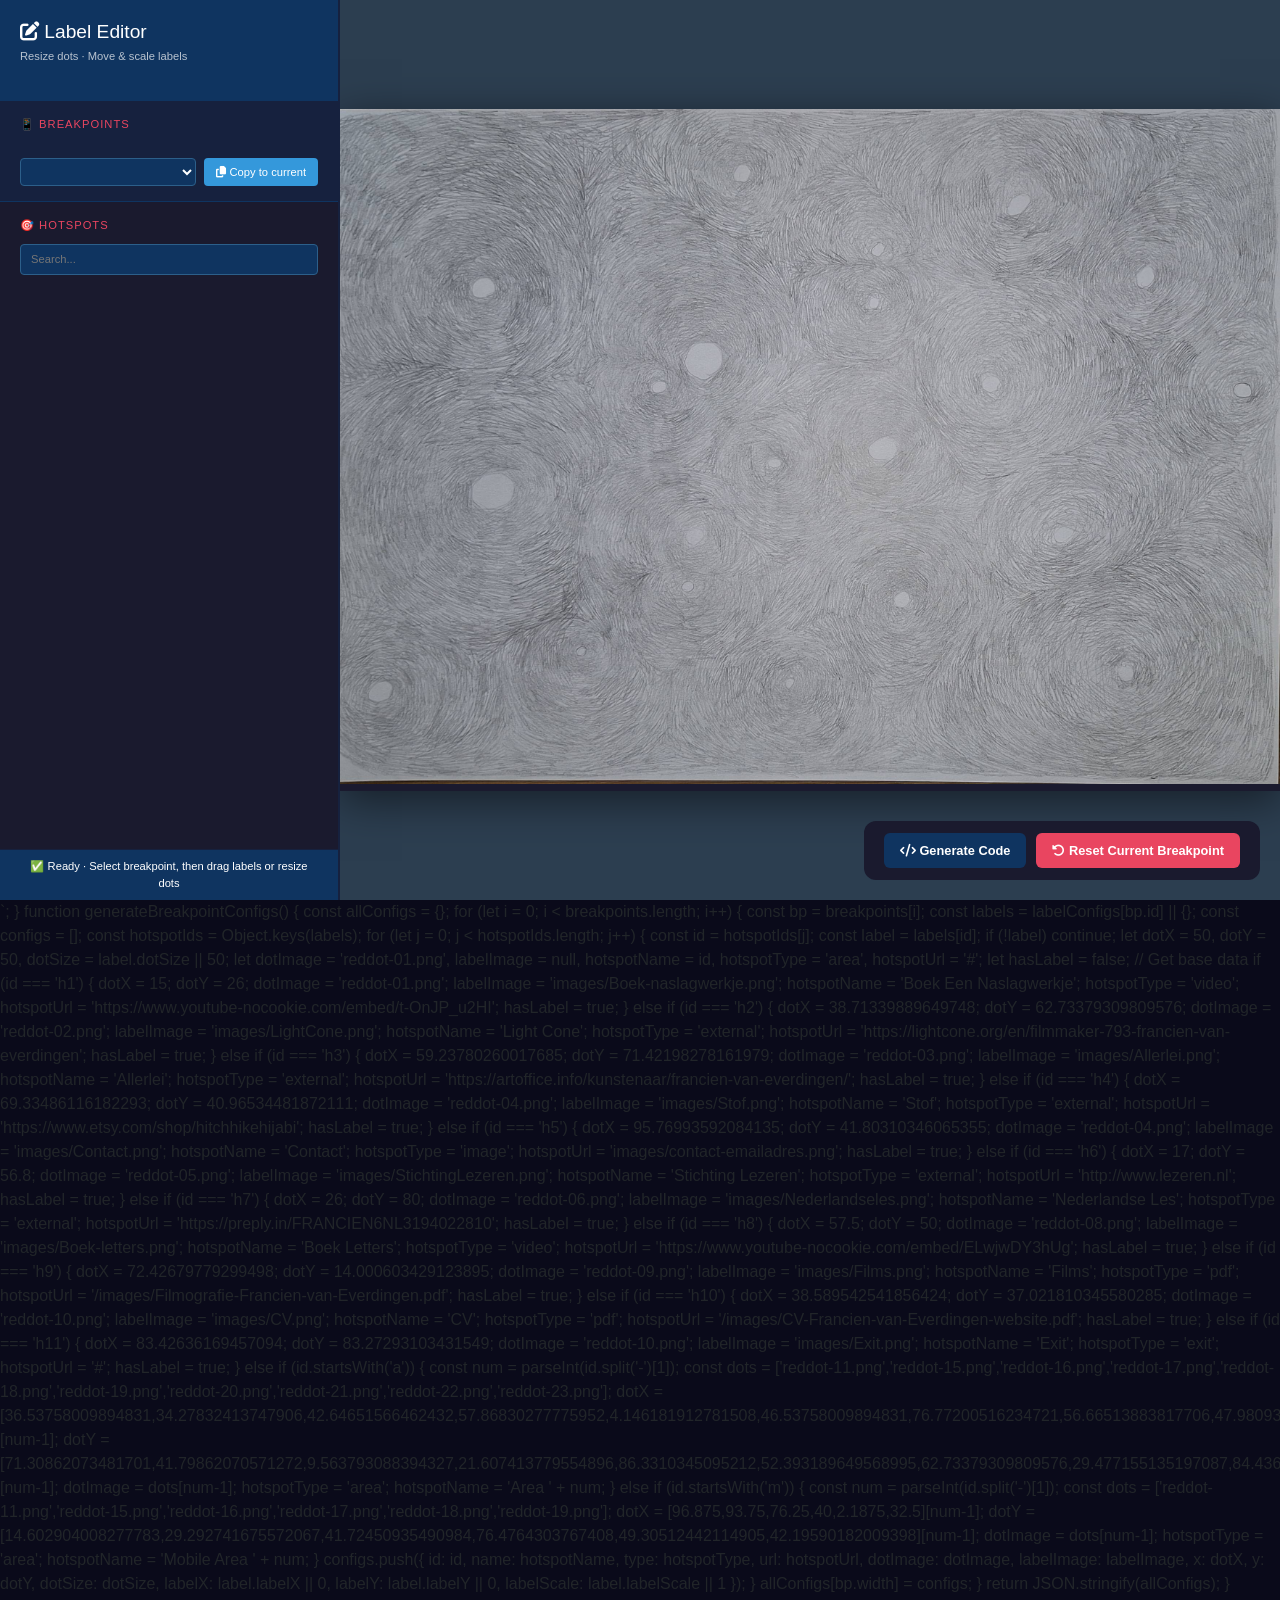
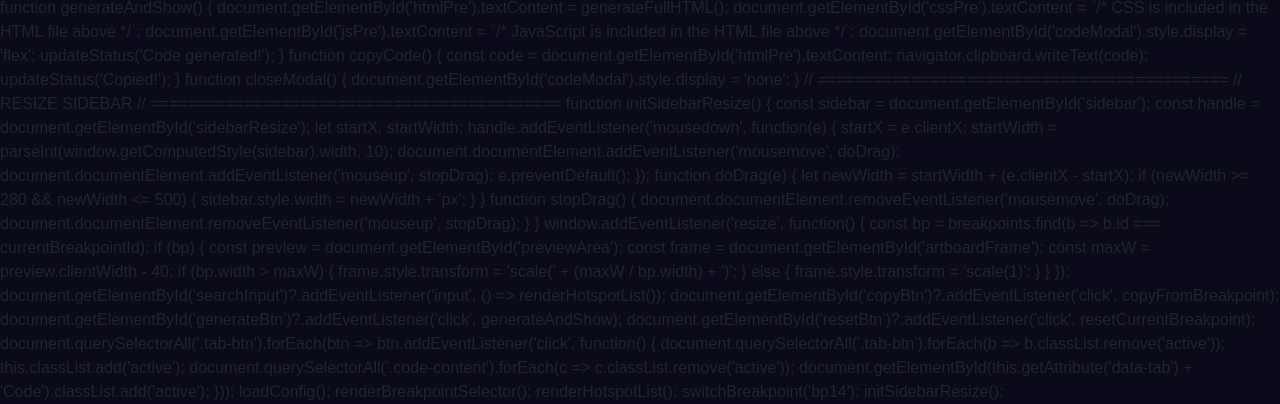
==== commit 450c82a2: "Position Editor" ====
--- a/editor.html
+++ b/editor.html
@@ -3,7 +3,7 @@
 <head>
   <meta charset="UTF-8">
   <meta name="viewport" content="width=device-width, initial-scale=1.0, viewport-fit=cover">
-  <title>Breakpoint Hotspot Editor - Francien van Everdingen</title>
+  <title>Hotspot Label Editor - Francien van Everdingen</title>
   <link href="https://cdn.jsdelivr.net/npm/bootstrap@5.3.3/dist/css/bootstrap.min.css" rel="stylesheet">
   <link rel="stylesheet" href="https://cdnjs.cloudflare.com/ajax/libs/font-awesome/6.4.0/css/all.min.css">
   <style>
@@ -12,11 +12,12 @@
     
     .editor-container { display: flex; height: 100vh; width: 100vw; position: relative; }
     
+    /* Draggable Sidebar */
     .sidebar { 
       background: #1a1a2e; 
       color: white; 
-      width: 320px; 
-      min-width: 220px;
+      width: 340px; 
+      min-width: 280px;
       max-width: 500px;
       display: flex; 
       flex-direction: column; 
@@ -25,7 +26,7 @@
       z-index: 100;
       position: relative;
     }
-    .sidebar-resize-handle {
+    .resize-handle {
       position: absolute;
       right: -4px;
       top: 0;
@@ -35,46 +36,47 @@
       background: transparent;
       z-index: 101;
     }
-    .sidebar-resize-handle:hover { background: #e94560; opacity: 0.5; }
+    .resize-handle:hover { background: #e94560; opacity: 0.5; }
     
     .sidebar-header { padding: 20px; background: #0f3460; }
-    .sidebar-header h2 { margin: 0 0 5px; font-size: 1.2rem; }
-    .sidebar-header p { margin: 0; font-size: 0.7rem; opacity: 0.7; }
+    .sidebar-header h2 { margin: 0; font-size: 1.2rem; }
+    .sidebar-header p { font-size: 0.7rem; opacity: 0.7; margin-top: 5px; }
     
     .breakpoint-section { padding: 15px 20px; background: #16213e; border-bottom: 1px solid #0f3460; }
     .section-title { font-size: 0.7rem; text-transform: uppercase; letter-spacing: 1px; margin-bottom: 10px; color: #e94560; }
-    .breakpoint-selector { display: flex; gap: 8px; margin-bottom: 10px; flex-wrap: wrap; max-height: 200px; overflow-y: auto; }
-    .breakpoint-btn { background: #0f3460; border: 1px solid #2c5f8a; color: white; padding: 6px 8px; border-radius: 6px; cursor: pointer; font-size: 0.6rem; transition: all 0.2s; white-space: nowrap; }
+    .breakpoint-grid { display: grid; grid-template-columns: repeat(2, 1fr); gap: 6px; margin-bottom: 15px; max-height: 200px; overflow-y: auto; }
+    .breakpoint-btn { background: #0f3460; border: 1px solid #2c5f8a; color: white; padding: 6px 8px; border-radius: 6px; cursor: pointer; font-size: 0.6rem; transition: all 0.2s; text-align: center; }
     .breakpoint-btn:hover { background: #1a5276; }
     .breakpoint-btn.active { background: #e94560; border-color: #e94560; }
     .breakpoint-btn.customized { border-left: 3px solid #f39c12; }
     
-    .copy-section { margin-top: 10px; display: flex; gap: 8px; align-items: center; }
+    .copy-section { margin-top: 10px; display: flex; gap: 8px; }
     .copy-section select { flex: 1; background: #0f3460; border: 1px solid #2c5f8a; color: white; padding: 6px; border-radius: 4px; font-size: 0.7rem; }
     .copy-section button { background: #3498db; border: none; color: white; padding: 6px 12px; border-radius: 4px; cursor: pointer; font-size: 0.7rem; }
-    .current-bp-indicator { font-size: 0.65rem; margin-top: 8px; padding: 4px 8px; background: #0f3460; border-radius: 4px; text-align: center; }
     
     .hotspot-list { flex: 1; overflow-y: auto; padding: 15px 20px; }
     .hotspot-search { width: 100%; padding: 6px 10px; margin-bottom: 10px; background: #0f3460; border: 1px solid #2c5f8a; color: white; border-radius: 4px; font-size: 0.7rem; }
     .hotspot-item { background: #0f3460; border-radius: 8px; padding: 8px 12px; margin-bottom: 6px; cursor: pointer; border: 2px solid transparent; transition: all 0.2s; }
-    .hotspot-item:hover { background: #1a5276; transform: translateX(3px); }
+    .hotspot-item:hover { background: #1a5276; }
     .hotspot-item.selected { border-color: #e94560; background: #1a5276; }
-    .hotspot-name { font-weight: bold; font-size: 0.8rem; display: flex; justify-content: space-between; align-items: center; }
+    .hotspot-name { font-weight: bold; font-size: 0.8rem; display: flex; justify-content: space-between; }
     .hotspot-name .badge { background: #e94560; padding: 2px 6px; border-radius: 4px; font-size: 0.55rem; }
     .hotspot-coords { font-size: 0.6rem; opacity: 0.7; font-family: monospace; margin-top: 3px; }
+    .hotspot-label-info { font-size: 0.55rem; opacity: 0.6; margin-top: 2px; }
     
     .preview-area { flex: 1; background: #2c3e50; display: flex; align-items: center; justify-content: center; overflow: auto; position: relative; }
-    .artboard-frame { background: #1a1a2e; box-shadow: 0 10px 40px rgba(0,0,0,0.5); position: relative; transition: all 0.2s ease; transform-origin: center center; }
+    .artboard-frame { background: #1a1a2e; box-shadow: 0 10px 40px rgba(0,0,0,0.5); position: relative; transition: all 0.2s ease; }
     .artwork-container { position: relative; display: inline-block; }
     .artwork-image { display: block; width: 100%; height: auto; user-select: none; pointer-events: none; }
     .hotspots-layer { position: absolute; top: 0; left: 0; width: 100%; height: 100%; overflow: visible; }
     
+    /* Hotspot Editor Elements */
     .hotspot-edit { position: absolute; z-index: 50; }
     .hotspot-edit.selected { z-index: 100; }
     .hotspot-dot-edit { 
       position: absolute; top: 50%; left: 50%; transform: translate(-50%, -50%); 
       background-size: contain; background-repeat: no-repeat; background-position: center; 
-      cursor: move; 
+      cursor: default; 
     }
     .hotspot-dot-edit::after { 
       content: ''; position: absolute; top: -3px; left: -3px; right: -3px; bottom: -3px; 
@@ -82,6 +84,7 @@
     }
     .hotspot-edit.selected .hotspot-dot-edit::after { opacity: 1; }
     
+    /* Dot resize handle - pink */
     .dot-resize { 
       position: absolute; width: 16px; height: 16px; background: #e94560; 
       border: 2px solid white; border-radius: 50%; bottom: -8px; right: -8px; 
@@ -89,6 +92,7 @@
     }
     .dot-resize:hover { transform: scale(1.2); }
     
+    /* Label Editor */
     .label-edit { position: absolute; cursor: move; }
     .label-edit img { display: block; max-width: none; pointer-events: none; }
     .label-resize { 
@@ -97,10 +101,9 @@
       cursor: sw-resize; z-index: 102; 
     }
     
-    .control-panel { position: fixed; bottom: 20px; right: 20px; background: #1a1a2e; border-radius: 12px; padding: 12px 20px; display: flex; gap: 10px; z-index: 200; box-shadow: 0 4px 12px rgba(0,0,0,0.5); }
+    .control-panel { position: fixed; bottom: 20px; right: 20px; background: #1a1a2e; border-radius: 12px; padding: 12px 20px; display: flex; gap: 10px; z-index: 200; }
     .control-panel button { background: #e94560; border: none; color: white; padding: 8px 16px; border-radius: 6px; cursor: pointer; font-weight: bold; font-size: 0.8rem; }
     .control-panel button.secondary { background: #0f3460; }
-    .control-panel button:hover { opacity: 0.9; transform: scale(1.02); }
     
     .modal-overlay { position: fixed; top: 0; left: 0; width: 100%; height: 100%; background: rgba(0,0,0,0.95); z-index: 1000; display: none; align-items: center; justify-content: center; }
     .modal-content { background: #1a1a2e; border-radius: 16px; max-width: 95%; max-height: 90%; width: 900px; overflow: hidden; display: flex; flex-direction: column; }
@@ -109,7 +112,7 @@
     .modal-body pre { background: #0f3460; padding: 15px; border-radius: 8px; overflow-x: auto; font-size: 11px; color: #a8e6cf; white-space: pre-wrap; }
     .modal-footer { padding: 20px; border-top: 1px solid #0f3460; display: flex; gap: 10px; justify-content: flex-end; }
     .close-modal { background: #e94560; border: none; color: white; padding: 8px 16px; border-radius: 6px; cursor: pointer; }
-    .tab-btn { background: none; border: none; color: white; cursor: pointer; padding: 5px 15px; margin-right: 5px; }
+    .tab-btn { background: none; border: none; color: white; cursor: pointer; padding: 5px 15px; }
     .tab-btn.active { background: #e94560; border-radius: 4px; }
     .code-content { display: none; }
     .code-content.active { display: block; }
@@ -123,29 +126,28 @@
 <body>
 <div class="editor-container">
   <div class="sidebar" id="sidebar">
-    <div class="sidebar-resize-handle" id="sidebarResizeHandle"></div>
+    <div class="resize-handle" id="sidebarResize"></div>
     <div class="sidebar-header">
-      <h2><i class="fas fa-paintbrush"></i> Breakpoint Editor</h2>
-      <p>Position for each screen size independently</p>
+      <h2><i class="fas fa-edit"></i> Label Editor</h2>
+      <p>Resize dots · Move & scale labels</p>
     </div>
     
     <div class="breakpoint-section">
-      <div class="section-title">📱 SCREEN SIZE BREAKPOINTS</div>
-      <div class="breakpoint-selector" id="breakpointSelector"></div>
+      <div class="section-title">📱 BREAKPOINTS</div>
+      <div class="breakpoint-grid" id="breakpointGrid"></div>
       <div class="copy-section">
-        <select id="copyFromBreakpoint"></select>
-        <button id="copyBreakpointBtn"><i class="fas fa-copy"></i> Copy to current</button>
+        <select id="copySource"></select>
+        <button id="copyBtn"><i class="fas fa-copy"></i> Copy to current</button>
       </div>
-      <div class="current-bp-indicator" id="currentBpIndicator">Current: </div>
     </div>
     
     <div class="hotspot-list">
-      <div class="section-title">🎯 HOTSPOTS (Desktop:21 / Mobile:17)</div>
-      <input type="text" class="hotspot-search" id="hotspotSearch" placeholder="Search hotspots...">
+      <div class="section-title">🎯 HOTSPOTS</div>
+      <input type="text" class="hotspot-search" id="searchInput" placeholder="Search...">
       <div id="hotspotList"></div>
     </div>
     
-    <div class="status-bar" id="status">✅ Ready · Select breakpoint, then drag hotspots</div>
+    <div class="status-bar" id="status">✅ Ready · Select breakpoint, then drag labels or resize dots</div>
   </div>
   
   <div class="preview-area" id="previewArea">
@@ -159,15 +161,15 @@
 </div>
 
 <div class="control-panel">
-  <button id="generateCodeBtn" class="secondary"><i class="fas fa-code"></i> Generate Code</button>
-  <button id="resetViewBtn"><i class="fas fa-sync-alt"></i> Reset All Breakpoints</button>
+  <button id="generateBtn" class="secondary"><i class="fas fa-code"></i> Generate Code</button>
+  <button id="resetBtn"><i class="fas fa-undo-alt"></i> Reset Current Breakpoint</button>
 </div>
 
 <div class="modal-overlay" id="codeModal">
   <div class="modal-content">
-    <div class="modal-header"><h3><i class="fas fa-code"></i> Generated Code</h3><button class="close-modal" onclick="closeModal()">×</button></div>
+    <div class="modal-header"><h3><i class="fas fa-code"></i> Generated Website Code</h3><button class="close-modal" onclick="closeModal()">×</button></div>
     <div class="modal-body">
-      <div><button class="tab-btn active" data-tab="html">HTML</button><button class="tab-btn" data-tab="css">CSS</button><button class="tab-btn" data-tab="js">JavaScript</button></div>
+      <div><button class="tab-btn active" data-tab="html">HTML</button><button class="tab-btn" data-tab="css">CSS</button><button class="tab-btn" data-tab="js">JS</button></div>
       <div id="htmlCode" class="code-content active"><pre id="htmlPre"></pre></div>
       <div id="cssCode" class="code-content"><pre id="cssPre"></pre></div>
       <div id="jsCode" class="code-content"><pre id="jsPre"></pre></div>
@@ -178,24 +180,21 @@
 
 <script>
 // ============================================
-// BREAKPOINTS - Landscape phones use desktop artwork
-// ============================================
-const breakpointsList = [
-  // PORTRAIT PHONES - Mobile artwork (17 hotspots)
-  { id: 'bp1', name: '320×480 (Portrait)', width: 320, height: 480, image: 'images/mobile-bg.jpg', type: 'mobile' },
-  { id: 'bp3', name: '375×667 (Portrait)', width: 375, height: 667, image: 'images/mobile-bg.jpg', type: 'mobile' },
-  { id: 'bp5', name: '390×844 (Portrait)', width: 390, height: 844, image: 'images/mobile-bg.jpg', type: 'mobile' },
-  { id: 'bp7', name: '428×926 (Portrait)', width: 428, height: 926, image: 'images/mobile-bg.jpg', type: 'mobile' },
-  // LANDSCAPE PHONES - Desktop artwork (21 hotspots)
-  { id: 'bp2', name: '480×320 (Landscape)', width: 480, height: 320, image: 'images/bg.jpg', type: 'desktop' },
-  { id: 'bp4', name: '667×375 (Landscape)', width: 667, height: 375, image: 'images/bg.jpg', type: 'desktop' },
-  { id: 'bp6', name: '844×390 (Landscape)', width: 844, height: 390, image: 'images/bg.jpg', type: 'desktop' },
-  { id: 'bp8', name: '926×428 (Landscape)', width: 926, height: 428, image: 'images/bg.jpg', type: 'desktop' },
-  // TABLETS & DESKTOPS - Desktop artwork (21 hotspots)
-  { id: 'bp9', name: '768×1024 (Portrait)', width: 768, height: 1024, image: 'images/bg.jpg', type: 'desktop' },
-  { id: 'bp10', name: '1024×768 (Landscape)', width: 1024, height: 768, image: 'images/bg.jpg', type: 'desktop' },
-  { id: 'bp11', name: '800×1280 (Portrait)', width: 800, height: 1280, image: 'images/bg.jpg', type: 'desktop' },
-  { id: 'bp12', name: '1280×800 (Landscape)', width: 1280, height: 800, image: 'images/bg.jpg', type: 'desktop' },
+// BREAKPOINTS (16 fixed)
+// ============================================
+const breakpoints = [
+  { id: 'bp1', name: '320×480', width: 320, height: 480, image: 'images/mobile-bg.jpg', type: 'mobile' },
+  { id: 'bp2', name: '480×320', width: 480, height: 320, image: 'images/bg.jpg', type: 'desktop' },
+  { id: 'bp3', name: '375×667', width: 375, height: 667, image: 'images/mobile-bg.jpg', type: 'mobile' },
+  { id: 'bp4', name: '667×375', width: 667, height: 375, image: 'images/bg.jpg', type: 'desktop' },
+  { id: 'bp5', name: '390×844', width: 390, height: 844, image: 'images/mobile-bg.jpg', type: 'mobile' },
+  { id: 'bp6', name: '844×390', width: 844, height: 390, image: 'images/bg.jpg', type: 'desktop' },
+  { id: 'bp7', name: '428×926', width: 428, height: 926, image: 'images/mobile-bg.jpg', type: 'mobile' },
+  { id: 'bp8', name: '926×428', width: 926, height: 428, image: 'images/bg.jpg', type: 'desktop' },
+  { id: 'bp9', name: '768×1024', width: 768, height: 1024, image: 'images/bg.jpg', type: 'desktop' },
+  { id: 'bp10', name: '1024×768', width: 1024, height: 768, image: 'images/bg.jpg', type: 'desktop' },
+  { id: 'bp11', name: '800×1280', width: 800, height: 1280, image: 'images/bg.jpg', type: 'desktop' },
+  { id: 'bp12', name: '1280×800', width: 1280, height: 800, image: 'images/bg.jpg', type: 'desktop' },
   { id: 'bp13', name: '1366×768', width: 1366, height: 768, image: 'images/bg.jpg', type: 'desktop' },
   { id: 'bp14', name: '1920×1080', width: 1920, height: 1080, image: 'images/bg.jpg', type: 'desktop' },
   { id: 'bp15', name: '2560×1080', width: 2560, height: 1080, image: 'images/bg.jpg', type: 'desktop' },
@@ -203,350 +202,177 @@
 ];
 
 // ============================================
-// ORIGINAL 11 HOTSPOTS WITH LABELS
-// ============================================
-const originalHotspots = [
-  { id: 'h1', name: 'Boek Een Naslagwerkje', type: 'video', url: 'https://www.youtube-nocookie.com/embed/t-OnJP_u2HI', dotImage: 'reddot-01.png', labelImage: 'images/Boek-naslagwerkje.png', hasLabel: true },
-  { id: 'h2', name: 'Light Cone', type: 'external', url: 'https://lightcone.org/en/filmmaker-793-francien-van-everdingen', dotImage: 'reddot-02.png', labelImage: 'images/LightCone.png', hasLabel: true },
-  { id: 'h3', name: 'Allerlei', type: 'external', url: 'https://artoffice.info/kunstenaar/francien-van-everdingen/', dotImage: 'reddot-03.png', labelImage: 'images/Allerlei.png', hasLabel: true },
-  { id: 'h4', name: 'Stof', type: 'external', url: 'https://www.etsy.com/shop/hitchhikehijabi', dotImage: 'reddot-04.png', labelImage: 'images/Stof.png', hasLabel: true },
-  { id: 'h5', name: 'Contact', type: 'image', url: 'images/contact-emailadres.png', dotImage: 'reddot-04.png', labelImage: 'images/Contact.png', hasLabel: true },
-  { id: 'h6', name: 'Stichting Lezeren', type: 'external', url: 'http://www.lezeren.nl', dotImage: 'reddot-05.png', labelImage: 'images/StichtingLezeren.png', hasLabel: true },
-  { id: 'h7', name: 'Nederlandse Les', type: 'external', url: 'https://preply.in/FRANCIEN6NL3194022810', dotImage: 'reddot-06.png', labelImage: 'images/Nederlandseles.png', hasLabel: true },
-  { id: 'h8', name: 'Boek Letters', type: 'video', url: 'https://www.youtube-nocookie.com/embed/ELwjwDY3hUg', dotImage: 'reddot-08.png', labelImage: 'images/Boek-letters.png', hasLabel: true },
-  { id: 'h9', name: 'Films', type: 'pdf', url: '/images/Filmografie-Francien-van-Everdingen.pdf', dotImage: 'reddot-09.png', labelImage: 'images/Films.png', hasLabel: true },
-  { id: 'h10', name: 'CV', type: 'pdf', url: '/images/CV-Francien-van-Everdingen-website.pdf', dotImage: 'reddot-10.png', labelImage: 'images/CV.png', hasLabel: true },
-  { id: 'h11', name: 'Exit', type: 'exit', url: '#', dotImage: 'reddot-10.png', labelImage: 'images/Exit.png', hasLabel: true }
-];
-
-// Desktop area hotspots (10)
-const desktopAreas = [
-  { id: 'a1', name: 'Area 1', type: 'area', url: '#', dotImage: 'reddot-11.png', hasLabel: false },
-  { id: 'a2', name: 'Area 2', type: 'area', url: '#', dotImage: 'reddot-15.png', hasLabel: false },
-  { id: 'a3', name: 'Area 3', type: 'area', url: '#', dotImage: 'reddot-16.png', hasLabel: false },
-  { id: 'a4', name: 'Area 4', type: 'area', url: '#', dotImage: 'reddot-17.png', hasLabel: false },
-  { id: 'a5', name: 'Area 5', type: 'area', url: '#', dotImage: 'reddot-18.png', hasLabel: false },
-  { id: 'a6', name: 'Area 6', type: 'area', url: '#', dotImage: 'reddot-19.png', hasLabel: false },
-  { id: 'a7', name: 'Area 7', type: 'area', url: '#', dotImage: 'reddot-20.png', hasLabel: false },
-  { id: 'a8', name: 'Area 8', type: 'area', url: '#', dotImage: 'reddot-21.png', hasLabel: false },
-  { id: 'a9', name: 'Area 9', type: 'area', url: '#', dotImage: 'reddot-22.png', hasLabel: false },
-  { id: 'a10', name: 'Area 10', type: 'area', url: '#', dotImage: 'reddot-23.png', hasLabel: false }
-];
-
-// Mobile area hotspots (6)
-const mobileAreas = [
-  { id: 'm1', name: 'Mobile Area 1', type: 'area', url: '#', dotImage: 'reddot-11.png', hasLabel: false },
-  { id: 'm2', name: 'Mobile Area 2', type: 'area', url: '#', dotImage: 'reddot-15.png', hasLabel: false },
-  { id: 'm3', name: 'Mobile Area 3', type: 'area', url: '#', dotImage: 'reddot-16.png', hasLabel: false },
-  { id: 'm4', name: 'Mobile Area 4', type: 'area', url: '#', dotImage: 'reddot-17.png', hasLabel: false },
-  { id: 'm5', name: 'Mobile Area 5', type: 'area', url: '#', dotImage: 'reddot-18.png', hasLabel: false },
-  { id: 'm6', name: 'Mobile Area 6', type: 'area', url: '#', dotImage: 'reddot-19.png', hasLabel: false }
-];
-
-// ============================================
-// YOUR EXACT VALUES FROM GENERATED CODE
-// ============================================
-const savedDesktopValues = {
-  320: {}, 375: {}, 390: {}, 428: {}, 480: {}, 667: {}, 768: {}, 800: {}, 844: {}, 926: {},
-  1024: {}, 1280: {}, 1366: {}, 1920: {}, 2560: {}, 3840: {}
+// REFERENCE DATA - Your perfect dot positions (these NEVER change)
+// ============================================
+const dotPositions = {
+  // Original hotspots - dot positions (x, y, dotSize)
+  h1: { dotSize: 75 },
+  h2: { dotSize: 50 },
+  h3: { dotSize: 59 },
+  h4: { dotSize: 59 },
+  h5: { dotSize: 95 },
+  h6: { dotSize: 125 },
+  h7: { dotSize: 60 },
+  h8: { dotSize: 80 },
+  h9: { dotSize: 70 },
+  h10: { dotSize: 82.5 },
+  h11: { dotSize: 42 },
+  // Area hotspots
+  a1: { dotSize: 29.5 }, a2: { dotSize: 33 }, a3: { dotSize: 50 }, a4: { dotSize: 50 },
+  a5: { dotSize: 50 }, a6: { dotSize: 36.5 }, a7: { dotSize: 50 }, a8: { dotSize: 50 },
+  a9: { dotSize: 31 }, a10: { dotSize: 50 },
+  // Mobile areas
+  m1: { dotSize: 28.5 }, m2: { dotSize: 23.5 }, m3: { dotSize: 31 }, m4: { dotSize: 40 },
+  m5: { dotSize: 20 }, m6: { dotSize: 29.5 }
 };
 
-// Desktop 1920x1080 values (your original)
-savedDesktopValues[1920] = {
-  h1: { x: 15, y: 26, dotSize: 75, labelX: 0, labelY: 40, labelScale: 0.6 },
-  h2: { x: 38.71339889649748, y: 62.73379309809576, dotSize: 50, labelX: -175, labelY: -99, labelScale: 0.65 },
-  h3: { x: 59.23780260017685, y: 71.42198278161979, dotSize: 59, labelX: -155, labelY: 11, labelScale: 0.7 },
-  h4: { x: 69.33486116182293, y: 40.96534481872111, dotSize: 59, labelX: 1, labelY: 45, labelScale: 0.5 },
-  h5: { x: 95.76993592084135, y: 41.80310346065355, dotSize: 95, labelX: -207, labelY: 24, labelScale: 0.9 },
-  h6: { x: 17, y: 56.8, dotSize: 125, labelX: -115, labelY: 85, labelScale: 0.4 },
-  h7: { x: 26, y: 80, dotSize: 60, labelX: -346, labelY: -110, labelScale: 1 },
-  h8: { x: 57.5, y: 50, dotSize: 80, labelX: -135, labelY: -147, labelScale: 0.6 },
-  h9: { x: 72.42679779299498, y: 14.000603429123895, dotSize: 70, labelX: -100, labelY: 75, labelScale: 1 },
-  h10: { x: 38.589542541856424, y: 37.021810345580285, dotSize: 82.5, labelX: 57, labelY: -213, labelScale: 0.85 },
-  h11: { x: 83.42636169457094, y: 83.27293103431549, dotSize: 42, labelX: -180, labelY: -58, labelScale: 0.75 },
-  a1: { x: 36.53758009894831, y: 71.30862073481701, dotSize: 29.5 },
-  a2: { x: 34.27832413747906, y: 41.79862070571272, dotSize: 33 },
-  a3: { x: 42.64651566462432, y: 9.563793088394327, dotSize: 50 },
-  a4: { x: 57.86830277775952, y: 21.607413779554896, dotSize: 50 },
-  a5: { x: 4.146181912781508, y: 86.3310345095212, dotSize: 50 },
-  a6: { x: 46.53758009894831, y: 52.393189649568995, dotSize: 36.5 },
-  a7: { x: 76.77200516234721, y: 62.73379309809576, dotSize: 50 },
-  a8: { x: 56.66513883817706, y: 29.477155135197087, dotSize: 50 },
-  a9: { x: 47.980931823990176, y: 84.43681034072956, dotSize: 31 },
-  a10: { x: 85.45392043379971, y: 24.868534497394403, dotSize: 50 }
-};
-
-// Desktop 2560x1080 values
-savedDesktopValues[2560] = {
-  h1: { x: 15.6527233891419, y: 26.756896657181436, dotSize: 57, labelX: -6, labelY: 26, labelScale: 0.6 },
-  h2: { x: 37.70711700490372, y: 63.187928008352145, dotSize: 50, labelX: -176, labelY: -106, labelScale: 0.65 },
-  h3: { x: 60.13529726024696, y: 72.48164225570366, dotSize: 48, labelX: -156, labelY: 21, labelScale: 0.7 },
-  h4: { x: 69.06289308301382, y: 41.192412147969605, dotSize: 59, labelX: -3, labelY: 47, labelScale: 0.48 },
-  h5: { x: 95.76993592084135, y: 41.80310346065355, dotSize: 95, labelX: -207, labelY: 24, labelScale: 0.9 },
-  h6: { x: 16.5648510739054, y: 56.49724133712742, dotSize: 87.5, labelX: -79, labelY: 57, labelScale: 0.4 },
-  h7: { x: 26, y: 80, dotSize: 60, labelX: -347, labelY: -111, labelScale: 1 },
-  h8: { x: 58.1527233891419, y: 50.60551732574515, dotSize: 54.5, labelX: -125, labelY: -135, labelScale: 0.6 },
-  h9: { x: 72.42679779299498, y: 14.151982760560182, dotSize: 70, labelX: -86, labelY: 65, labelScale: 1.13 },
-  h10: { x: 38.589542541856424, y: 37.021810345580285, dotSize: 82.5, labelX: 39, labelY: -199, labelScale: 0.85 },
-  h11: { x: 83.42636169457094, y: 83.27293103431549, dotSize: 36.5, labelX: -172, labelY: -69, labelScale: 0.75 },
-  a1: { x: 36.97272902504291, y: 70.70310340907186, dotSize: 30.5 },
-  a2: { x: 47.74074403853075, y: 85.35802041553644, dotSize: 26 },
-  a3: { x: 42.75530289614797, y: 9.109655094085465, dotSize: 50 },
-  a4: { x: 57.32436662014127, y: 21.00189645380975, dotSize: 32.5 },
-  a5: { x: 4.363756375828808, y: 86.48241384095749, dotSize: 44 },
-  a6: { x: 45.99364394133006, y: 52.998708485870466, dotSize: 43.5 },
-  a7: { x: 77.20715408844181, y: 62.73379309809576, dotSize: 50 },
-  a8: { x: 56.882713301224356, y: 29.3257758037608, dotSize: 38 },
-  a9: { x: 33.94737895743933, y: 41.407237000666, dotSize: 29.5 },
-  a10: { x: 85.45392043379971, y: 24.868534497394403, dotSize: 50 }
-};
-
-// Desktop 3840x2160 values
-savedDesktopValues[3840] = {
-  h1: { x: 15.489542590613734, y: 27.362413794107045, dotSize: 62.5, labelX: 0, labelY: 40, labelScale: 0.6 },
-  h2: { x: 37.81590326128119, y: 63.869137926518306, dotSize: 50, labelX: -185, labelY: -104, labelScale: 0.7 },
-  h3: { x: 60.29848078918442, y: 72.55732761004232, dotSize: 44.5, labelX: -152, labelY: 22, labelScale: 0.7 },
-  h4: { x: 69.1716826223834, y: 40.51120688735209, dotSize: 59, labelX: 5, labelY: 44, labelScale: 0.44 },
-  h5: { x: 95.76993592084135, y: 41.80310346065355, dotSize: 73, labelX: -206, labelY: 13, labelScale: 0.9 },
-  h6: { x: 16.510457409386266, y: 56.345862068630986, dotSize: 91, labelX: -86, labelY: 60, labelScale: 0.4 },
-  h7: { x: 25.83681913646209, y: 80, dotSize: 57.5, labelX: -346, labelY: -111, labelScale: 1 },
-  h8: { x: 57.5, y: 50, dotSize: 80, labelX: -135, labelY: -147, labelScale: 0.6 },
-  h9: { x: 72.42679779299498, y: 14.000603429123895, dotSize: 70, labelX: -93, labelY: 65, labelScale: 1.17 },
-  h10: { x: 38.589542541856424, y: 37.021810345580285, dotSize: 82.5, labelX: 57, labelY: -213, labelScale: 0.85 },
-  h11: { x: 83.42636169457094, y: 83.27293103431549, dotSize: 42, labelX: -180, labelY: -58, labelScale: 0.75 },
-  a1: { x: 37.02712268956204, y: 70.62741383776348, dotSize: 27 },
-  a2: { x: 47.57756415013902, y: 85.05525866861139, dotSize: 29 },
-  a3: { x: 42.64651566462432, y: 9.563793088394327, dotSize: 50 },
-  a4: { x: 57.21557932360787, y: 21.38034481387039, dotSize: 36 },
-  a5: { x: 4.146181912781508, y: 86.3310345095212, dotSize: 46 },
-  a6: { x: 46.21121616154116, y: 52.847327580938014, dotSize: 31 },
-  a7: { x: 76.77200516234721, y: 62.73379309809576, dotSize: 50 },
-  a8: { x: 56.66513883817706, y: 29.477155135197087, dotSize: 50 },
-  a9: { x: 33.78419549351161, y: 40.95310341214639, dotSize: 41 },
-  a10: { x: 85.45392043379971, y: 24.868534497394403, dotSize: 50 }
-};
-
-// Desktop 1366x768 values (copy from 1920 for now)
-savedDesktopValues[1366] = savedDesktopValues[1920];
-savedDesktopValues[1280] = savedDesktopValues[1920];
-savedDesktopValues[1024] = savedDesktopValues[1920];
-savedDesktopValues[800] = savedDesktopValues[1920];
-savedDesktopValues[768] = savedDesktopValues[1920];
-
-// Landscape phones use desktop values
-savedDesktopValues[480] = savedDesktopValues[1920];
-savedDesktopValues[667] = savedDesktopValues[1920];
-savedDesktopValues[844] = savedDesktopValues[1920];
-savedDesktopValues[926] = savedDesktopValues[1920];
-
-// Mobile portrait values (17 hotspots only)
-const mobileValues = {
-  h1: { x: 54, y: 33, dotSize: 70, labelX: -10, labelY: 10, labelScale: 0.62 },
-  h2: { x: 22, y: 53, dotSize: 38, labelX: -6, labelY: -12, labelScale: 0.5 },
-  h3: { x: 69, y: 64, dotSize: 30, labelX: 40, labelY: -10, labelScale: 0.44 },
-  h4: { x: 49, y: 15, dotSize: 64, labelX: -18, labelY: -6, labelScale: 0.6 },
-  h5: { x: 67, y: 74, dotSize: 28, labelX: -18, labelY: -10, labelScale: 0.54 },
-  h6: { x: 86, y: 7, dotSize: 62, labelX: -96, labelY: -8, labelScale: 0.5 },
-  h7: { x: 23, y: 88, dotSize: 30, labelX: -4, labelY: -10, labelScale: 0.58 },
-  h8: { x: 77, y: 109, dotSize: 34, labelX: -16, labelY: -10, labelScale: 0.48 },
-  h9: { x: 29, y: 2, dotSize: 44, labelX: -24, labelY: 16, labelScale: 0.56 },
-  h10: { x: 31, y: 96, dotSize: 26, labelX: -2, labelY: -12, labelScale: 0.5 },
-  h11: { x: 86, y: 132, dotSize: 34, labelX: -22, labelY: -10, labelScale: 0.5 },
-  m1: { x: 10, y: 45, dotSize: 40 },
-  m2: { x: 20, y: 55, dotSize: 40 },
-  m3: { x: 30, y: 65, dotSize: 40 },
-  m4: { x: 40, y: 75, dotSize: 40 },
-  m5: { x: 50, y: 85, dotSize: 40 },
-  m6: { x: 60, y: 95, dotSize: 40 }
-};
-
-// State
-let hotspotsData = [];
-let selectedId = null;
+// ============================================
+// LABEL CONFIGURATION STORAGE (what you can edit)
+// ============================================
+let labelConfigs = {};
 let currentBreakpointId = 'bp14';
-let isDraggingDot = false, isDraggingLabel = false, isResizingDot = false, isResizingLabel = false;
-let dragTargetId = null;
-let dragStart = { x: 0, y: 0, startX: 0, startY: 0, startVal: 0 };
-let customizedBreakpointsSet = new Set();
-
+let selectedHotspotId = null;
+let customizedBreakpoints = new Set();
+let isDraggingLabel = false, isResizingDot = false, isResizingLabel = false;
+let dragTargetId = null, dragStart = {};
+
+// ============================================
+// LOAD/SAVE CONFIGURATION
+// ============================================
 function loadConfig() {
-  const saved = localStorage.getItem('breakpointHotspotConfigV5');
+  const saved = localStorage.getItem('labelEditorConfig');
   if (saved) {
     try {
       const parsed = JSON.parse(saved);
-      if (parsed.customized) customizedBreakpointsSet = new Set(parsed.customized);
-      if (parsed.data) hotspotsData = parsed.data;
+      if (parsed.labelConfigs) labelConfigs = parsed.labelConfigs;
+      if (parsed.customized) customizedBreakpoints = new Set(parsed.customized);
       updateStatus('Config loaded');
-      return;
     } catch(e) {}
   }
   
-  hotspotsData = [];
-  for (let i = 0; i < breakpointsList.length; i++) {
-    const bp = breakpointsList[i];
-    let bpHotspots = [];
-    if (bp.type === 'desktop') {
-      // Desktop breakpoints: 11 original + 10 areas = 21 hotspots
-      for (let j = 0; j < originalHotspots.length; j++) {
-        const h = originalHotspots[j];
-        const savedVals = savedDesktopValues[bp.width]?.[h.id] || savedDesktopValues[1920][h.id] || { x: 50, y: 50, dotSize: 50, labelX: 0, labelY: 0, labelScale: 1 };
-        bpHotspots.push({
-          id: h.id, name: h.name, type: h.type, url: h.url, dotImage: h.dotImage,
-          labelImage: h.labelImage, hasLabel: h.hasLabel,
-          x: savedVals.x, y: savedVals.y, dotSize: savedVals.dotSize,
-          labelX: savedVals.labelX || 0, labelY: savedVals.labelY || 0, labelScale: savedVals.labelScale || 1
-        });
+  // Initialize missing breakpoints
+  for (let i = 0; i < breakpoints.length; i++) {
+    const bp = breakpoints[i];
+    if (!labelConfigs[bp.id]) {
+      labelConfigs[bp.id] = {};
+      const isMobile = bp.type === 'mobile';
+      // Get all hotspot IDs
+      const hotspotIds = [
+        'h1','h2','h3','h4','h5','h6','h7','h8','h9','h10','h11',
+        'a1','a2','a3','a4','a5','a6','a7','a8','a9','a10'
+      ];
+      if (isMobile) {
+        hotspotIds.push('m1','m2','m3','m4','m5','m6');
       }
-      for (let j = 0; j < desktopAreas.length; j++) {
-        const a = desktopAreas[j];
-        const savedVals = savedDesktopValues[bp.width]?.[a.id] || savedDesktopValues[1920][a.id] || { x: 50, y: 50, dotSize: 50 };
-        bpHotspots.push({
-          id: a.id, name: a.name, type: a.type, url: a.url, dotImage: a.dotImage,
-          hasLabel: false, labelImage: null,
-          x: savedVals.x, y: savedVals.y, dotSize: savedVals.dotSize,
-          labelX: 0, labelY: 0, labelScale: 1
-        });
+      for (let j = 0; j < hotspotIds.length; j++) {
+        const hid = hotspotIds[j];
+        labelConfigs[bp.id][hid] = {
+          labelX: 0, labelY: 0, labelScale: 1, dotSize: dotPositions[hid]?.dotSize || 50
+        };
       }
-    } else {
-      // Mobile breakpoints: 11 original + 6 mobile areas = 17 hotspots
-      for (let j = 0; j < originalHotspots.length; j++) {
-        const h = originalHotspots[j];
-        const mv = mobileValues[h.id];
-        bpHotspots.push({
-          id: h.id, name: h.name, type: h.type, url: h.url, dotImage: h.dotImage,
-          labelImage: h.labelImage, hasLabel: h.hasLabel,
-          x: mv.x, y: mv.y, dotSize: mv.dotSize,
-          labelX: mv.labelX || 0, labelY: mv.labelY || 0, labelScale: mv.labelScale || 1
-        });
-      }
-      for (let j = 0; j < mobileAreas.length; j++) {
-        const a = mobileAreas[j];
-        const mv = mobileValues[a.id];
-        bpHotspots.push({
-          id: a.id, name: a.name, type: a.type, url: a.url, dotImage: a.dotImage,
-          hasLabel: false, labelImage: null,
-          x: mv.x, y: mv.y, dotSize: mv.dotSize,
-          labelX: 0, labelY: 0, labelScale: 1
-        });
-      }
-    }
-    hotspotsData.push({ breakpointId: bp.id, hotspots: bpHotspots });
+    }
   }
   saveConfig();
 }
 
-function saveConfig() { 
-  localStorage.setItem('breakpointHotspotConfigV5', JSON.stringify({ data: hotspotsData, customized: Array.from(customizedBreakpointsSet) })); 
-  updateCustomizedIndicator();
-}
-
-function markAsCustomized() {
-  customizedBreakpointsSet.add(currentBreakpointId);
-  updateCustomizedIndicator();
+function saveConfig() {
+  localStorage.setItem('labelEditorConfig', JSON.stringify({
+    labelConfigs: labelConfigs,
+    customized: Array.from(customizedBreakpoints)
+  }));
+  updateCustomizedIndicators();
+}
+
+function markCustomized() {
+  customizedBreakpoints.add(currentBreakpointId);
   saveConfig();
 }
 
-function updateCustomizedIndicator() {
+function updateCustomizedIndicators() {
   const btns = document.querySelectorAll('.breakpoint-btn');
   for (let i = 0; i < btns.length; i++) {
-    const btn = btns[i];
-    const bpId = btn.getAttribute('data-bp-id');
-    if (customizedBreakpointsSet.has(bpId)) {
-      btn.classList.add('customized');
+    const id = btns[i].getAttribute('data-id');
+    if (customizedBreakpoints.has(id)) {
+      btns[i].classList.add('customized');
     } else {
-      btn.classList.remove('customized');
-    }
-  }
-}
-
-function getCurrentHotspots() {
-  for (let i = 0; i < hotspotsData.length; i++) {
-    if (hotspotsData[i].breakpointId === currentBreakpointId) {
-      return hotspotsData[i].hotspots;
-    }
-  }
-  return [];
-}
-
-function updateHotspotInCurrentBreakpoint(updatedHotspot) {
-  for (let i = 0; i < hotspotsData.length; i++) {
-    if (hotspotsData[i].breakpointId === currentBreakpointId) {
-      const bpData = hotspotsData[i];
-      for (let j = 0; j < bpData.hotspots.length; j++) {
-        if (bpData.hotspots[j].id === updatedHotspot.id) {
-          bpData.hotspots[j] = { ...bpData.hotspots[j], ...updatedHotspot };
-          markAsCustomized();
-          saveConfig();
-          return;
-        }
-      }
-      break;
-    }
-  }
-}
-
-function updateStatus(msg) { 
-  const el = document.getElementById('status'); 
-  if(el) { 
-    el.innerHTML = '✅ ' + msg; 
-    setTimeout(function() { 
-      if(el.innerHTML === '✅ ' + msg) el.innerHTML = '✅ Ready · Select breakpoint, then drag hotspots'; 
-    }, 2000); 
-  } 
-}
-
+      btns[i].classList.remove('customized');
+    }
+  }
+}
+
+function updateStatus(msg) {
+  const el = document.getElementById('status');
+  if (el) {
+    el.innerHTML = '✅ ' + msg;
+    setTimeout(() => {
+      if (el.innerHTML === '✅ ' + msg) el.innerHTML = '✅ Ready · Select breakpoint, then drag labels or resize dots';
+    }, 2000);
+  }
+}
+
+// ============================================
+// GET/SET CURRENT VALUES
+// ============================================
+function getCurrentLabels() {
+  return labelConfigs[currentBreakpointId] || {};
+}
+
+function getHotspotLabel(hotspotId) {
+  const labels = getCurrentLabels();
+  return labels[hotspotId] || { labelX: 0, labelY: 0, labelScale: 1, dotSize: dotPositions[hotspotId]?.dotSize || 50 };
+}
+
+function updateHotspotLabel(hotspotId, updates) {
+  if (!labelConfigs[currentBreakpointId]) labelConfigs[currentBreakpointId] = {};
+  labelConfigs[currentBreakpointId][hotspotId] = { 
+    ...getHotspotLabel(hotspotId), 
+    ...updates 
+  };
+  markCustomized();
+  saveConfig();
+  renderCanvas();
+}
+
+// ============================================
+// RENDER BREAKPOINT BUTTONS
+// ============================================
 function renderBreakpointSelector() {
-  const container = document.getElementById('breakpointSelector');
-  const copySelect = document.getElementById('copyFromBreakpoint');
+  const container = document.getElementById('breakpointGrid');
+  const copySelect = document.getElementById('copySource');
   if (!container) return;
   container.innerHTML = '';
   copySelect.innerHTML = '';
-  for (let i = 0; i < breakpointsList.length; i++) {
-    const bp = breakpointsList[i];
+  for (let i = 0; i < breakpoints.length; i++) {
+    const bp = breakpoints[i];
     const btn = document.createElement('button');
     btn.className = 'breakpoint-btn' + (currentBreakpointId === bp.id ? ' active' : '');
-    btn.setAttribute('data-bp-id', bp.id);
+    btn.setAttribute('data-id', bp.id);
     btn.textContent = bp.name;
     btn.onclick = (function(id) { return function() { switchBreakpoint(id); }; })(bp.id);
     container.appendChild(btn);
     
-    const option = document.createElement('option');
-    option.value = bp.id;
-    option.textContent = bp.name;
-    copySelect.appendChild(option);
-  }
-  updateCustomizedIndicator();
-  let currentBp = null;
-  for (let i = 0; i < breakpointsList.length; i++) {
-    if (breakpointsList[i].id === currentBreakpointId) {
-      currentBp = breakpointsList[i];
-      break;
-    }
-  }
-  document.getElementById('currentBpIndicator').innerHTML = 'Current: ' + (currentBp ? currentBp.name : '') + ' (' + (currentBp && currentBp.type === 'desktop' ? '21 hotspots' : '17 hotspots') + ')';
+    const opt = document.createElement('option');
+    opt.value = bp.id;
+    opt.textContent = bp.name;
+    copySelect.appendChild(opt);
+  }
+  updateCustomizedIndicators();
 }
 
 function switchBreakpoint(breakpointId) {
   currentBreakpointId = breakpointId;
-  let currentBp = null;
-  for (let i = 0; i < breakpointsList.length; i++) {
-    if (breakpointsList[i].id === breakpointId) {
-      currentBp = breakpointsList[i];
-      break;
-    }
-  }
-  if (currentBp) {
+  const bp = breakpoints.find(b => b.id === breakpointId);
+  if (bp) {
     const frame = document.getElementById('artboardFrame');
     const image = document.getElementById('artworkImage');
-    const previewArea = document.getElementById('previewArea');
-    frame.style.width = currentBp.width + 'px';
+    const preview = document.getElementById('previewArea');
+    frame.style.width = bp.width + 'px';
     frame.style.maxWidth = '95%';
-    image.src = currentBp.image;
-    
-    const maxPreviewWidth = previewArea.clientWidth - 40;
-    if (currentBp.width > maxPreviewWidth) {
-      const scale = maxPreviewWidth / currentBp.width;
-      frame.style.transform = 'scale(' + scale + ')';
+    image.src = bp.image;
+    
+    const maxW = preview.clientWidth - 40;
+    if (bp.width > maxW) {
+      frame.style.transform = 'scale(' + (maxW / bp.width) + ')';
     } else {
       frame.style.transform = 'scale(1)';
     }
@@ -554,398 +380,533 @@
   renderBreakpointSelector();
   renderHotspotList();
   renderCanvas();
-  updateStatus('Switched to ' + currentBp.name + ' (' + (currentBp.type === 'desktop' ? '21 hotspots' : '17 hotspots') + ')');
-}
-
+  updateStatus('Switched to ' + bp.name);
+}
+
+// ============================================
+// HOTSPOT LIST
+// ============================================
 function renderHotspotList() {
   const container = document.getElementById('hotspotList');
-  const searchInput = document.getElementById('hotspotSearch');
-  const searchTerm = searchInput ? searchInput.value.toLowerCase() : '';
+  const searchTerm = document.getElementById('searchInput')?.value.toLowerCase() || '';
   if (!container) return;
   container.innerHTML = '';
-  const hotspots = getCurrentHotspots();
-  const filtered = [];
-  for (let i = 0; i < hotspots.length; i++) {
-    if (hotspots[i].name.toLowerCase().includes(searchTerm)) {
-      filtered.push(hotspots[i]);
-    }
-  }
-  for (let i = 0; i < filtered.length; i++) {
-    const h = filtered[i];
+  const labels = getCurrentLabels();
+  const hotspotIds = Object.keys(labels);
+  for (let i = 0; i < hotspotIds.length; i++) {
+    const id = hotspotIds[i];
+    const label = labels[id];
+    if (!label) continue;
+    let name = id;
+    if (id.startsWith('h')) name = ['Boek Naslagwerkje','Light Cone','Allerlei','Stof','Contact','Stichting Lezeren','Nederlandse Les','Boek Letters','Films','CV','Exit'][parseInt(id.split('-')[1])-1] || id;
+    else if (id.startsWith('a')) name = 'Area ' + id.split('-')[1];
+    else if (id.startsWith('m')) name = 'Mobile Area ' + id.split('-')[1];
+    else name = id;
+    
+    if (!name.toLowerCase().includes(searchTerm)) continue;
+    
     const item = document.createElement('div');
-    item.className = 'hotspot-item' + (selectedId === h.id ? ' selected' : '');
-    item.onclick = (function(id) { return function() { selectHotspot(id); }; })(h.id);
-    item.innerHTML = '<div class="hotspot-name"><span>' + h.name + '</span><span class="badge">' + (h.type === 'area' ? 'Area' : h.type) + '</span></div><div class="hotspot-coords">X:' + (h.x || 50) + '% Y:' + (h.y || 50) + '% | Dot:' + (h.dotSize || 50) + 'px</div>';
+    item.className = 'hotspot-item' + (selectedHotspotId === id ? ' selected' : '');
+    item.onclick = (function(iid) { return function() { selectHotspot(iid); }; })(id);
+    item.innerHTML = '<div class="hotspot-name"><span>' + name + '</span><span class="badge">' + (id.startsWith('a')||id.startsWith('m')?'Area':'Label') + '</span></div>' +
+      '<div class="hotspot-coords">Dot: ' + (label.dotSize || 50) + 'px</div>' +
+      '<div class="hotspot-label-info">Label: ' + (label.labelX||0) + ',' + (label.labelY||0) + ' | scale: ' + (label.labelScale||1).toFixed(2) + '</div>';
     container.appendChild(item);
   }
 }
 
 function selectHotspot(id) {
-  selectedId = id;
+  selectedHotspotId = id;
   renderHotspotList();
   renderCanvas();
-  const hotspots = getCurrentHotspots();
-  let hotspot = null;
-  for (let i = 0; i < hotspots.length; i++) {
-    if (hotspots[i].id === id) {
-      hotspot = hotspots[i];
-      break;
-    }
-  }
-  if (hotspot) updateStatus('Selected: ' + hotspot.name);
-}
-
+  updateStatus('Selected: ' + id);
+}
+
+// ============================================
+// RENDER CANVAS WITH EDITABLE ELEMENTS
+// ============================================
 function renderCanvas() {
   const container = document.getElementById('hotspotsLayer');
   if (!container) return;
   container.innerHTML = '';
-  const hotspots = getCurrentHotspots();
-  for (let i = 0; i < hotspots.length; i++) {
-    const hotspot = hotspots[i];
+  const labels = getCurrentLabels();
+  const hotspotIds = Object.keys(labels);
+  
+  for (let i = 0; i < hotspotIds.length; i++) {
+    const id = hotspotIds[i];
+    const labelData = labels[id];
+    if (!labelData) continue;
+    
+    // Get dot position from the hardcoded config (PERFECT positions - never change)
+    let dotX = 50, dotY = 50;
+    let dotSize = labelData.dotSize || 50;
+    let dotImage = 'reddot-01.png';
+    let hasLabelImage = true;
+    let labelImage = 'images/Boek-naslagwerkje.png';
+    let hotspotType = 'external';
+    let hotspotUrl = '#';
+    let hotspotName = id;
+    
+    // Use the values from the final HTML
+    if (id === 'h1') { dotX = 15; dotY = 26; dotImage = 'reddot-01.png'; labelImage = 'images/Boek-naslagwerkje.png'; hotspotName = 'Boek Een Naslagwerkje'; hotspotType = 'video'; hotspotUrl = 'https://www.youtube-nocookie.com/embed/t-OnJP_u2HI'; }
+    else if (id === 'h2') { dotX = 38.71339889649748; dotY = 62.73379309809576; dotImage = 'reddot-02.png'; labelImage = 'images/LightCone.png'; hotspotName = 'Light Cone'; hotspotType = 'external'; hotspotUrl = 'https://lightcone.org/en/filmmaker-793-francien-van-everdingen'; }
+    else if (id === 'h3') { dotX = 59.23780260017685; dotY = 71.42198278161979; dotImage = 'reddot-03.png'; labelImage = 'images/Allerlei.png'; hotspotName = 'Allerlei'; hotspotType = 'external'; hotspotUrl = 'https://artoffice.info/kunstenaar/francien-van-everdingen/'; }
+    else if (id === 'h4') { dotX = 69.33486116182293; dotY = 40.96534481872111; dotImage = 'reddot-04.png'; labelImage = 'images/Stof.png'; hotspotName = 'Stof'; hotspotType = 'external'; hotspotUrl = 'https://www.etsy.com/shop/hitchhikehijabi'; }
+    else if (id === 'h5') { dotX = 95.76993592084135; dotY = 41.80310346065355; dotImage = 'reddot-04.png'; labelImage = 'images/Contact.png'; hotspotName = 'Contact'; hotspotType = 'image'; hotspotUrl = 'images/contact-emailadres.png'; }
+    else if (id === 'h6') { dotX = 17; dotY = 56.8; dotImage = 'reddot-05.png'; labelImage = 'images/StichtingLezeren.png'; hotspotName = 'Stichting Lezeren'; hotspotType = 'external'; hotspotUrl = 'http://www.lezeren.nl'; }
+    else if (id === 'h7') { dotX = 26; dotY = 80; dotImage = 'reddot-06.png'; labelImage = 'images/Nederlandseles.png'; hotspotName = 'Nederlandse Les'; hotspotType = 'external'; hotspotUrl = 'https://preply.in/FRANCIEN6NL3194022810'; }
+    else if (id === 'h8') { dotX = 57.5; dotY = 50; dotImage = 'reddot-08.png'; labelImage = 'images/Boek-letters.png'; hotspotName = 'Boek Letters'; hotspotType = 'video'; hotspotUrl = 'https://www.youtube-nocookie.com/embed/ELwjwDY3hUg'; }
+    else if (id === 'h9') { dotX = 72.42679779299498; dotY = 14.000603429123895; dotImage = 'reddot-09.png'; labelImage = 'images/Films.png'; hotspotName = 'Films'; hotspotType = 'pdf'; hotspotUrl = '/images/Filmografie-Francien-van-Everdingen.pdf'; }
+    else if (id === 'h10') { dotX = 38.589542541856424; dotY = 37.021810345580285; dotImage = 'reddot-10.png'; labelImage = 'images/CV.png'; hotspotName = 'CV'; hotspotType = 'pdf'; hotspotUrl = '/images/CV-Francien-van-Everdingen-website.pdf'; }
+    else if (id === 'h11') { dotX = 83.42636169457094; dotY = 83.27293103431549; dotImage = 'reddot-10.png'; labelImage = 'images/Exit.png'; hotspotName = 'Exit'; hotspotType = 'exit'; hotspotUrl = '#'; }
+    else if (id.startsWith('a')) { 
+      const num = parseInt(id.split('-')[1]);
+      const dots = ['reddot-11.png','reddot-15.png','reddot-16.png','reddot-17.png','reddot-18.png','reddot-19.png','reddot-20.png','reddot-21.png','reddot-22.png','reddot-23.png'];
+      dotX = [36.53758009894831,34.27832413747906,42.64651566462432,57.86830277775952,4.146181912781508,46.53758009894831,76.77200516234721,56.66513883817706,47.980931823990176,85.45392043379971][num-1];
+      dotY = [71.30862073481701,41.79862070571272,9.563793088394327,21.607413779554896,86.3310345095212,52.393189649568995,62.73379309809576,29.477155135197087,84.43681034072956,24.868534497394403][num-1];
+      dotImage = dots[num-1];
+      hasLabelImage = false;
+      hotspotType = 'area';
+    }
+    else if (id.startsWith('m')) {
+      const num = parseInt(id.split('-')[1]);
+      const dots = ['reddot-11.png','reddot-15.png','reddot-16.png','reddot-17.png','reddot-18.png','reddot-19.png'];
+      dotX = [96.875,93.75,76.25,40,2.1875,32.5][num-1];
+      dotY = [14.602904008277783,29.292741675572067,41.72450935490984,76.4764303767408,49.30512442114905,42.19590182009398][num-1];
+      dotImage = dots[num-1];
+      hasLabelImage = false;
+      hotspotType = 'area';
+    }
+    
     const wrapper = document.createElement('div');
-    wrapper.className = 'hotspot-edit' + (selectedId === hotspot.id ? ' selected' : '');
-    wrapper.setAttribute('data-id', hotspot.id);
+    wrapper.className = 'hotspot-edit' + (selectedHotspotId === id ? ' selected' : '');
+    wrapper.setAttribute('data-id', id);
     wrapper.style.position = 'absolute';
-    wrapper.style.left = 'calc(' + (hotspot.x || 50) + '% - ' + ((hotspot.dotSize || 50) / 2) + 'px)';
-    wrapper.style.top = 'calc(' + (hotspot.y || 50) + '% - ' + ((hotspot.dotSize || 50) / 2) + 'px)';
-    wrapper.style.width = (hotspot.dotSize || 50) + 'px';
-    wrapper.style.height = (hotspot.dotSize || 50) + 'px';
+    wrapper.style.left = `calc(${dotX}% - ${dotSize / 2}px)`;
+    wrapper.style.top = `calc(${dotY}% - ${dotSize / 2}px)`;
+    wrapper.style.width = `${dotSize}px`;
+    wrapper.style.height = `${dotSize}px`;
     
     const dot = document.createElement('div');
     dot.className = 'hotspot-dot-edit';
     dot.style.width = '100%';
     dot.style.height = '100%';
-    dot.style.backgroundImage = 'url(\'images/' + hotspot.dotImage + '\')';
+    dot.style.backgroundImage = `url('images/${dotImage}')`;
     wrapper.appendChild(dot);
     
+    // Resize handle for dot (pink)
     const dotResize = document.createElement('div');
     dotResize.className = 'dot-resize';
     dotResize.title = 'Drag to resize red dot';
-    dotResize.onmousedown = (function(id) { return function(e) { e.stopPropagation(); startDotResize(e, id); }; })(hotspot.id);
+    dotResize.onmousedown = (function(iid) { return function(e) { e.stopPropagation(); startDotResize(e, iid); }; })(id);
     wrapper.appendChild(dotResize);
     
-    if (hotspot.hasLabel && hotspot.labelImage) {
+    if (hasLabelImage && labelImage) {
       const labelDiv = document.createElement('div');
       labelDiv.className = 'label-edit';
       labelDiv.style.position = 'absolute';
-      labelDiv.style.left = (hotspot.labelX || 0) + 'px';
-      labelDiv.style.top = (hotspot.labelY || 0) + 'px';
-      labelDiv.style.transform = 'scale(' + (hotspot.labelScale || 1) + ')';
+      labelDiv.style.left = (labelData.labelX || 0) + 'px';
+      labelDiv.style.top = (labelData.labelY || 0) + 'px';
+      labelDiv.style.transform = 'scale(' + (labelData.labelScale || 1) + ')';
       labelDiv.style.transformOrigin = 'top left';
       const img = document.createElement('img');
-      img.src = hotspot.labelImage;
-      img.alt = hotspot.name;
+      img.src = labelImage;
+      img.alt = hotspotName;
       img.style.maxWidth = 'none';
       labelDiv.appendChild(img);
       wrapper.appendChild(labelDiv);
       
+      // Resize handle for label (blue)
       const labelResize = document.createElement('div');
       labelResize.className = 'label-resize';
       labelResize.title = 'Drag to resize label';
-      labelResize.onmousedown = (function(id) { return function(e) { e.stopPropagation(); startLabelResize(e, id); }; })(hotspot.id);
+      labelResize.onmousedown = (function(iid) { return function(e) { e.stopPropagation(); startLabelResize(e, iid); }; })(id);
       wrapper.appendChild(labelResize);
       
-      labelDiv.onmousedown = (function(id) { return function(e) { e.stopPropagation(); startDragLabel(e, id); }; })(hotspot.id);
-    }
-    
-    wrapper.onmousedown = (function(id) { return function(e) { 
-      if(e.target === dotResize) return;
-      startDragDot(e, id); 
-    }; })(hotspot.id);
+      labelDiv.onmousedown = (function(iid) { return function(e) { e.stopPropagation(); startDragLabel(e, iid); }; })(id);
+    }
     
     container.appendChild(wrapper);
   }
 }
 
-function startDragDot(e, id) { 
-  isDraggingDot = true; 
-  dragTargetId = id; 
-  const hotspots = getCurrentHotspots();
-  let h = null;
-  for (let i = 0; i < hotspots.length; i++) {
-    if (hotspots[i].id === id) {
-      h = hotspots[i];
-      break;
-    }
-  }
-  if (!h) return;
-  dragStart = { x: e.clientX, y: e.clientY, startX: h.x || 50, startY: h.y || 50 }; 
-  document.addEventListener('mousemove', onDragDot); 
-  document.addEventListener('mouseup', stopDragDot); 
-}
-
-function onDragDot(e) { 
-  if(!isDraggingDot) return; 
-  const hotspots = getCurrentHotspots();
-  let h = null;
-  for (let i = 0; i < hotspots.length; i++) {
-    if (hotspots[i].id === dragTargetId) {
-      h = hotspots[i];
-      break;
-    }
-  }
-  if(!h) return; 
-  const rect = document.getElementById('artworkContainer').getBoundingClientRect(); 
-  let newX = dragStart.startX + ((e.clientX - dragStart.x) / rect.width) * 100; 
-  let newY = dragStart.startY + ((e.clientY - dragStart.y) / rect.height) * 100; 
-  h.x = Math.min(100, Math.max(0, newX)); 
-  h.y = Math.min(100, Math.max(0, newY)); 
-  updateHotspotInCurrentBreakpoint(h); 
-  renderCanvas(); 
-}
-
-function stopDragDot() { 
-  isDraggingDot = false; 
-  dragTargetId = null;
-  document.removeEventListener('mousemove', onDragDot); 
-  document.removeEventListener('mouseup', stopDragDot); 
-  updateStatus('Position updated'); 
-}
-
-function startDragLabel(e, id) { 
-  isDraggingLabel = true; 
-  dragTargetId = id; 
-  const hotspots = getCurrentHotspots();
-  let h = null;
-  for (let i = 0; i < hotspots.length; i++) {
-    if (hotspots[i].id === id) {
-      h = hotspots[i];
-      break;
-    }
-  }
-  if (!h) return;
-  dragStart = { x: e.clientX, y: e.clientY, startX: h.labelX || 0, startY: h.labelY || 0 }; 
-  document.addEventListener('mousemove', onDragLabel); 
-  document.addEventListener('mouseup', stopDragLabel); 
-}
-
-function onDragLabel(e) { 
-  if(!isDraggingLabel) return; 
-  const hotspots = getCurrentHotspots();
-  let h = null;
-  for (let i = 0; i < hotspots.length; i++) {
-    if (hotspots[i].id === dragTargetId) {
-      h = hotspots[i];
-      break;
-    }
-  }
-  if(!h) return; 
-  h.labelX = dragStart.startX + (e.clientX - dragStart.x); 
-  h.labelY = dragStart.startY + (e.clientY - dragStart.y);
-  h.labelX = Math.min(500, Math.max(-500, h.labelX));
-  h.labelY = Math.min(500, Math.max(-500, h.labelY));
-  updateHotspotInCurrentBreakpoint(h); 
-  renderCanvas(); 
-}
-
-function stopDragLabel() { 
-  isDraggingLabel = false; 
-  dragTargetId = null;
-  document.removeEventListener('mousemove', onDragLabel); 
-  document.removeEventListener('mouseup', stopDragLabel); 
-  updateStatus('Label position updated'); 
-}
-
-function startDotResize(e, id) { 
-  e.preventDefault(); e.stopPropagation(); 
-  isResizingDot = true; 
-  dragTargetId = id; 
-  const hotspots = getCurrentHotspots();
-  let h = null;
-  for (let i = 0; i < hotspots.length; i++) {
-    if (hotspots[i].id === id) {
-      h = hotspots[i];
-      break;
-    }
-  }
-  if (!h) return;
-  dragStart = { x: e.clientX, y: e.clientY, startVal: h.dotSize || 50 }; 
-  document.addEventListener('mousemove', onDotResize); 
-  document.addEventListener('mouseup', stopDotResize); 
-}
-
-function onDotResize(e) { 
-  if(!isResizingDot) return; 
-  const hotspots = getCurrentHotspots();
-  let h = null;
-  for (let i = 0; i < hotspots.length; i++) {
-    if (hotspots[i].id === dragTargetId) {
-      h = hotspots[i];
-      break;
-    }
-  }
-  if(!h) return; 
-  let delta = (e.clientX - dragStart.x + e.clientY - dragStart.y)/2; 
-  let newSize = dragStart.startVal + delta; 
-  h.dotSize = Math.min(200, Math.max(20, newSize)); 
-  updateHotspotInCurrentBreakpoint(h); 
-  renderCanvas(); 
-}
-
-function stopDotResize() { 
-  isResizingDot = false; 
-  dragTargetId = null;
-  document.removeEventListener('mousemove', onDotResize); 
-  document.removeEventListener('mouseup', stopDotResize); 
-  updateStatus('Dot resized'); 
-}
-
-function startLabelResize(e, id) { 
-  isResizingLabel = true; 
-  dragTargetId = id; 
-  const hotspots = getCurrentHotspots();
-  let h = null;
-  for (let i = 0; i < hotspots.length; i++) {
-    if (hotspots[i].id === id) {
-      h = hotspots[i];
-      break;
-    }
-  }
-  if (!h) return;
-  dragStart = { x: e.clientX, y: e.clientY, startVal: h.labelScale || 1 }; 
-  document.addEventListener('mousemove', onLabelResize); 
-  document.addEventListener('mouseup', stopLabelResize); 
-}
-
-function onLabelResize(e) { 
-  if(!isResizingLabel) return; 
-  const hotspots = getCurrentHotspots();
-  let h = null;
-  for (let i = 0; i < hotspots.length; i++) {
-    if (hotspots[i].id === dragTargetId) {
-      h = hotspots[i];
-      break;
-    }
-  }
-  if(!h) return; 
-  let delta = (e.clientX - dragStart.x + e.clientY - dragStart.y)/100; 
-  let newScale = dragStart.startVal + delta; 
-  h.labelScale = Math.min(2.5, Math.max(0.3, newScale)); 
-  updateHotspotInCurrentBreakpoint(h); 
-  renderCanvas(); 
-}
-
-function stopLabelResize() { 
-  isResizingLabel = false; 
-  dragTargetId = null;
-  document.removeEventListener('mousemove', onLabelResize); 
-  document.removeEventListener('mouseup', stopLabelResize); 
-  updateStatus('Label scaled'); 
-}
-
+// ============================================
+// DRAG AND RESIZE HANDLERS
+// ============================================
+function startDragLabel(e, id) {
+  isDraggingLabel = true;
+  dragTargetId = id;
+  const label = getHotspotLabel(id);
+  dragStart = { x: e.clientX, y: e.clientY, startX: label.labelX || 0, startY: label.labelY || 0 };
+  document.addEventListener('mousemove', onDragLabel);
+  document.addEventListener('mouseup', stopDragLabel);
+}
+
+function onDragLabel(e) {
+  if (!isDraggingLabel) return;
+  const label = getHotspotLabel(dragTargetId);
+  const newX = dragStart.startX + (e.clientX - dragStart.x);
+  const newY = dragStart.startY + (e.clientY - dragStart.y);
+  updateHotspotLabel(dragTargetId, { labelX: Math.min(500, Math.max(-500, newX)), labelY: Math.min(500, Math.max(-500, newY)) });
+}
+
+function stopDragLabel() {
+  isDraggingLabel = false;
+  document.removeEventListener('mousemove', onDragLabel);
+  document.removeEventListener('mouseup', stopDragLabel);
+  updateStatus('Label moved');
+}
+
+function startDotResize(e, id) {
+  e.preventDefault();
+  e.stopPropagation();
+  isResizingDot = true;
+  dragTargetId = id;
+  const label = getHotspotLabel(id);
+  dragStart = { x: e.clientX, y: e.clientY, startVal: label.dotSize || 50 };
+  document.addEventListener('mousemove', onDotResize);
+  document.addEventListener('mouseup', stopDotResize);
+}
+
+function onDotResize(e) {
+  if (!isResizingDot) return;
+  const label = getHotspotLabel(dragTargetId);
+  const delta = (e.clientX - dragStart.x + e.clientY - dragStart.y) / 2;
+  const newSize = Math.min(200, Math.max(20, dragStart.startVal + delta));
+  updateHotspotLabel(dragTargetId, { dotSize: newSize });
+}
+
+function stopDotResize() {
+  isResizingDot = false;
+  document.removeEventListener('mousemove', onDotResize);
+  document.removeEventListener('mouseup', stopDotResize);
+  updateStatus('Dot resized');
+}
+
+function startLabelResize(e, id) {
+  e.preventDefault();
+  e.stopPropagation();
+  isResizingLabel = true;
+  dragTargetId = id;
+  const label = getHotspotLabel(id);
+  dragStart = { x: e.clientX, y: e.clientY, startVal: label.labelScale || 1 };
+  document.addEventListener('mousemove', onLabelResize);
+  document.addEventListener('mouseup', stopLabelResize);
+}
+
+function onLabelResize(e) {
+  if (!isResizingLabel) return;
+  const label = getHotspotLabel(dragTargetId);
+  const delta = (e.clientX - dragStart.x + e.clientY - dragStart.y) / 100;
+  const newScale = Math.min(2.5, Math.max(0.3, dragStart.startVal + delta));
+  updateHotspotLabel(dragTargetId, { labelScale: newScale });
+}
+
+function stopLabelResize() {
+  isResizingLabel = false;
+  document.removeEventListener('mousemove', onLabelResize);
+  document.removeEventListener('mouseup', stopLabelResize);
+  updateStatus('Label scaled');
+}
+
+// ============================================
+// COPY BREAKPOINT
+// ============================================
 function copyFromBreakpoint() {
-  const sourceId = document.getElementById('copyFromBreakpoint').value;
+  const sourceId = document.getElementById('copySource').value;
   if (sourceId === currentBreakpointId) {
-    updateStatus('Cannot copy from the same breakpoint');
+    updateStatus('Cannot copy from same breakpoint');
     return;
   }
-  let sourceData = null;
-  let targetData = null;
-  for (let i = 0; i < hotspotsData.length; i++) {
-    if (hotspotsData[i].breakpointId === sourceId) sourceData = hotspotsData[i];
-    if (hotspotsData[i].breakpointId === currentBreakpointId) targetData = hotspotsData[i];
-  }
-  if (sourceData && targetData) {
-    targetData.hotspots = JSON.parse(JSON.stringify(sourceData.hotspots));
-    markAsCustomized();
+  if (labelConfigs[sourceId]) {
+    labelConfigs[currentBreakpointId] = JSON.parse(JSON.stringify(labelConfigs[sourceId]));
+    markCustomized();
     saveConfig();
     renderHotspotList();
     renderCanvas();
-    let sourceName = '';
-    for (let i = 0; i < breakpointsList.length; i++) {
-      if (breakpointsList[i].id === sourceId) {
-        sourceName = breakpointsList[i].name;
-        break;
-      }
-    }
-    updateStatus('Copied from ' + sourceName);
-  }
-}
-
-function resetAllBreakpoints() {
-  if (confirm('Reset ALL breakpoints to default positions? This cannot be undone.')) {
-    customizedBreakpointsSet.clear();
-    loadConfig();
-    renderBreakpointSelector();
+    updateStatus('Copied from ' + breakpoints.find(b=>b.id===sourceId).name);
+  }
+}
+
+// ============================================
+// RESET CURRENT BREAKPOINT
+// ============================================
+function resetCurrentBreakpoint() {
+  if (confirm('Reset current breakpoint to default label positions?')) {
+    const isMobile = breakpoints.find(b => b.id === currentBreakpointId)?.type === 'mobile';
+    const hotspotIds = ['h1','h2','h3','h4','h5','h6','h7','h8','h9','h10','h11','a1','a2','a3','a4','a5','a6','a7','a8','a9','a10'];
+    if (isMobile) hotspotIds.push('m1','m2','m3','m4','m5','m6');
+    labelConfigs[currentBreakpointId] = {};
+    for (let i = 0; i < hotspotIds.length; i++) {
+      labelConfigs[currentBreakpointId][hotspotIds[i]] = {
+        labelX: 0, labelY: 0, labelScale: 1, dotSize: dotPositions[hotspotIds[i]]?.dotSize || 50
+      };
+    }
+    customizedBreakpoints.delete(currentBreakpointId);
+    saveConfig();
     renderHotspotList();
     renderCanvas();
-    updateStatus('All breakpoints reset to defaults');
-  }
-}
-
-function generateHTML() { 
-  return '<!DOCTYPE html>\n<html lang="en">\n<head>\n  <meta charset="UTF-8">\n  <meta name="viewport" content="width=device-width, initial-scale=1.0, viewport-fit=cover">\n  <title>Francien van Everdingen</title>\n  <link href="https://cdn.jsdelivr.net/npm/bootstrap@5.3.3/dist/css/bootstrap.min.css" rel="stylesheet">\n  <link rel="stylesheet" href="css/artboard-2.css">\n</head>\n<body>\n  <main>\n    <div class="artboard artboard--desktop">\n      <div class="artboard__container">\n        <img src="images/bg.jpg" alt="Desktop artwork">\n        <div class="hotspots-container"></div>\n      </div>\n    </div>\n    <div class="artboard artboard--mobile">\n      <div class="artboard__container">\n        <img src="images/mobile-bg.jpg" alt="Mobile artwork">\n        <div class="hotspots-container"></div>\n      </div>\n    </div>\n  </main>\n  <div class="modal fade" id="mediaModal" tabindex="-1">\n    <div class="modal-dialog modal-xl">\n      <div class="modal-content bg-dark text-white">\n        <div class="modal-body p-0">\n          <div id="videoContainer" class="ratio ratio-16x9 d-none">\n            <iframe id="youtubeVideo" allowfullscreen></iframe>\n          </div>\n          <div id="pdfContainer" class="d-none"></div>\n          <div id="imageContainer" class="d-none text-center p-2">\n            <img id="modalImage" style="max-width:100%">\n          </div>\n        </div>\n        <button type="button" class="btn-close btn-close-white position-absolute top-0 end-0 m-2" data-bs-dismiss="modal"></button>\n      </div>\n    </div>\n  </div>\n  <script src="https://cdnjs.cloudflare.com/ajax/libs/pdf.js/3.11.174/pdf.min.js"><\/script>\n  <script src="https://cdn.jsdelivr.net/npm/bootstrap@5.3.3/dist/js/bootstrap.bundle.min.js"><\/script>\n  <script src="js/artboard-2.js"><\/script>\n</body>\n</html>'; 
-}
-
-function generateCSS() { 
-  return '*{margin:0;padding:0;box-sizing:border-box}\n' +
-    'body{background:#dbe4f3;min-height:100vh;overflow-x:hidden}\n' +
-    '.artboard{display:none;min-height:100vh}\n' +
-    '.artboard--desktop.active,.artboard--mobile.active{display:block}\n' +
-    '.artboard__container{position:relative;margin:0 auto;width:100%;max-width:95%}\n' +
-    '.artboard__image{display:block;width:100%;height:auto;user-select:none;pointer-events:none}\n' +
-    '.hotspots-container{position:absolute;top:0;left:0;width:100%;height:100%;overflow:visible}\n' +
-    '.hotspot{position:absolute;cursor:pointer;z-index:10}\n' +
-    '.hotspot__dot{position:absolute;top:50%;left:50%;transform:translate(-50%,-50%);background-size:contain;background-repeat:no-repeat;background-position:center;transition:transform 0.2s}\n' +
-    '.hotspot:hover .hotspot__dot{transform:translate(-50%,-50%) scale(1.1)}\n' +
-    '.hotspot__label{position:absolute;pointer-events:none;transform-origin:top left}\n' +
-    '.hotspot__label img{display:block;max-width:none}\n' +
-    '#pdfContainer{max-height:80vh;overflow-y:auto;background:#111;padding:10px}\n' +
-    '#pdfContainer canvas{display:block;width:100%;height:auto;margin:0 auto 20px}\n' +
-    'body{overflow-x:hidden}\n' +
-    '.artboard__container{overflow-x:hidden}\n' +
-    '@media (max-width: 640px){.artboard--desktop.active{display:none}.artboard--mobile.active{display:block}}\n' +
-    '@media (min-width: 641px){.artboard--desktop.active{display:block}.artboard--mobile.active{display:none}}'; 
-}
-
-function generateJS() {
-  const breakpointConfigs = {};
-  for (let i = 0; i < breakpointsList.length; i++) {
-    const bp = breakpointsList[i];
-    let bpData = null;
-    for (let j = 0; j < hotspotsData.length; j++) {
-      if (hotspotsData[j].breakpointId === bp.id) {
-        bpData = hotspotsData[j];
-        break;
+    updateStatus('Reset to defaults');
+  }
+}
+
+// ============================================
+// GENERATE FINAL CODE
+// ============================================
+function generateFullHTML() {
+  return `<!DOCTYPE html>
+<html lang="en">
+<head>
+  <meta charset="UTF-8">
+  <meta name="viewport" content="width=device-width, initial-scale=1.0, viewport-fit=cover">
+  <title>Francien van Everdingen</title>
+  <link href="https://cdn.jsdelivr.net/npm/bootstrap@5.3.3/dist/css/bootstrap.min.css" rel="stylesheet">
+  <style>
+    *{margin:0;padding:0;box-sizing:border-box}
+    body{background:#989fa7;min-height:100vh;overflow-x:hidden}
+    .artboard{display:none;min-height:100vh}
+    .artboard--desktop.active,.artboard--mobile.active{display:block}
+    .artboard__container{position:relative;margin:0 auto;width:100%;max-width:95%}
+    .artboard__image{display:block;width:100%;height:auto;user-select:none;pointer-events:none}
+    .hotspots-container{position:absolute;top:0;left:0;width:100%;height:100%;overflow:hidden}
+    .hotspot{position:absolute;cursor:pointer;z-index:10}
+    .hotspot__dot{position:absolute;top:50%;left:50%;transform:translate(-50%,-50%);background-size:contain;background-repeat:no-repeat;background-position:center;transition:transform 0.2s;z-index:10}
+    .hotspot:hover .hotspot__dot{transform:translate(-50%,-50%) scale(1.1)}
+    .hotspot__label{position:absolute;pointer-events:none;transform-origin:top left;z-index:20}
+    .hotspot__label img{display:block;max-width:none}
+    #pdfContainer{max-height:80vh;overflow-y:auto;background:#111;padding:10px}
+    #pdfContainer canvas{display:block;width:100%;height:auto;margin:0 auto 20px}
+    body{overflow-x:hidden}
+    .artboard__container{overflow-x:hidden}
+    @media (max-width:640px){.artboard--desktop.active{display:none}.artboard--mobile.active{display:block}}
+    @media (min-width:641px){.artboard--desktop.active{display:block}.artboard--mobile.active{display:none}}
+  </style>
+</head>
+<body>
+  <main>
+    <div class="artboard artboard--desktop">
+      <div class="artboard__container">
+        <img class="artboard__image" src="images/bg.jpg" alt="Desktop artwork">
+        <div class="hotspots-container"></div>
+      </div>
+    </div>
+    <div class="artboard artboard--mobile">
+      <div class="artboard__container">
+        <img class="artboard__image" src="images/mobile-bg.jpg" alt="Mobile artwork">
+        <div class="hotspots-container"></div>
+      </div>
+    </div>
+  </main>
+  <div class="modal fade" id="mediaModal" tabindex="-1" aria-hidden="true">
+    <div class="modal-dialog modal-xl modal-dialog-centered">
+      <div class="modal-content bg-dark text-white">
+        <div class="modal-body p-0">
+          <div id="videoContainer" class="ratio ratio-16x9 d-none">
+            <iframe id="youtubeVideo" allowfullscreen></iframe>
+          </div>
+          <div id="pdfContainer" class="d-none"></div>
+          <div id="imageContainer" class="d-none text-center p-2">
+            <img id="modalImage" style="max-width:100%">
+          </div>
+        </div>
+        <button type="button" class="btn-close btn-close-white position-absolute top-0 end-0 m-2" data-bs-dismiss="modal" aria-label="Close"></button>
+      </div>
+    </div>
+  </div>
+  <script src="https://cdnjs.cloudflare.com/ajax/libs/pdf.js/3.11.174/pdf.min.js"></script>
+  <script src="https://cdn.jsdelivr.net/npm/bootstrap@5.3.3/dist/js/bootstrap.bundle.min.js"></script>
+  <script>
+    // BREAKPOINT CONFIGURATIONS
+    var breakpointConfigs = ${generateBreakpointConfigs()};
+    
+    function getConfigForWidth(width) {
+      var breakpoints = [320,375,390,428,480,667,768,800,844,926,1024,1280,1366,1920,2560,3840].sort(function(a,b){return a-b;});
+      var closest = breakpoints[0];
+      for(var i=0;i<breakpoints.length;i++){
+        if(width <= breakpoints[i]){ closest = breakpoints[i]; break; }
+        closest = breakpoints[i];
       }
-    }
-    if (bpData) {
-      const configs = [];
-      for (let k = 0; k < bpData.hotspots.length; k++) {
-        const h = bpData.hotspots[k];
-        configs.push({
-          id: h.id, name: h.name, type: h.type, url: h.url, dotImage: h.dotImage, labelImage: h.labelImage,
-          x: h.x || 50, y: h.y || 50, dotSize: h.dotSize || 50,
-          labelX: h.labelX || 0, labelY: h.labelY || 0, labelScale: h.labelScale || 1
-        });
+      return breakpointConfigs[closest] || breakpointConfigs[1920];
+    }
+    
+    function createHotspot(c){
+      var a=document.createElement("a");a.className="hotspot";
+      a.style.left=c.x+"%";a.style.top=c.y+"%";
+      var d=document.createElement("div");d.className="hotspot__dot";
+      d.style.backgroundImage="url('images/"+c.dotImage+"')";
+      d.style.width=c.dotSize+"px";d.style.height=c.dotSize+"px";
+      d.style.marginLeft=-(c.dotSize/2)+"px";d.style.marginTop=-(c.dotSize/2)+"px";
+      a.appendChild(d);
+      if(c.type!=="area"&&c.labelImage){
+        var l=document.createElement("div");l.className="hotspot__label";
+        var i=document.createElement("img");i.src=c.labelImage;i.alt=c.name;
+        l.appendChild(i);l.style.left=(c.labelX||0)+"px";l.style.top=(c.labelY||0)+"px";
+        l.style.transform="scale("+(c.labelScale||1)+")";
+        a.appendChild(l);
       }
-      breakpointConfigs[bp.width] = configs;
-    }
-  }
-  return 'var breakpointConfigs = ' + JSON.stringify(breakpointConfigs) + ';\n\nfunction getConfigForWidth(width) {\n  var breakpoints = [320,375,390,428,480,667,768,800,844,926,1024,1280,1366,1920,2560,3840].sort(function(a,b){return a-b;});\n  var closest = breakpoints[0];\n  for(var i=0;i<breakpoints.length;i++){\n    if(width <= breakpoints[i]){ closest = breakpoints[i]; break; }\n    closest = breakpoints[i];\n  }\n  return breakpointConfigs[closest] || breakpointConfigs[1920];\n}\n\npdfjsLib.GlobalWorkerOptions.workerSrc="https://cdnjs.cloudflare.com/ajax/libs/pdf.js/3.11.174/pdf.worker.min.js";\n\nfunction createHotspot(c){\n  var a=document.createElement("a");a.className="hotspot";\n  a.style.left=c.x+"%";a.style.top=c.y+"%";\n  var d=document.createElement("div");d.className="hotspot__dot";\n  d.style.backgroundImage="url(\'images/"+c.dotImage+"\')";\n  d.style.width=c.dotSize+"px";d.style.height=c.dotSize+"px";\n  d.style.marginLeft=-(c.dotSize/2)+"px";d.style.marginTop=-(c.dotSize/2)+"px";\n  a.appendChild(d);\n  if(c.type!=="area"&&c.labelImage){\n    var l=document.createElement("div");l.className="hotspot__label";\n    var i=document.createElement("img");i.src=c.labelImage;i.alt=c.name;\n    l.appendChild(i);l.style.left=(c.labelX||0)+"px";l.style.top=(c.labelY||0)+"px";\n    l.style.transform="scale("+(c.labelScale||1)+")";\n    a.appendChild(l);\n  }\n  if(c.type==="external"){a.href=c.url;a.target="_blank"}\n  else if(c.type==="exit"){a.href="#";a.onclick=function(e){e.preventDefault();window.close()}}\n  else if(c.type!=="area"){a.href="#";a.setAttribute("data-bs-toggle","modal");a.setAttribute("data-bs-target","#mediaModal");a.setAttribute("data-type",c.type);a.setAttribute("data-src",c.url)}\n  return a;\n}\n\nfunction renderArtboard(t){\n  var a=document.querySelector(".artboard--"+t);if(!a)return;\n  var c=a.querySelector(".hotspots-container");if(!c)return;\n  var width = window.innerWidth;\n  var configs = getConfigForWidth(width);\n  c.innerHTML="";\n  configs.forEach(function(h){c.appendChild(createHotspot(h))});\n}\n\nasync function renderPDF(u){\n  var c=document.getElementById("pdfContainer");\n  c.innerHTML="<div class=\"text-center p-4\">Loading...</div>";\n  try{\n    var r=await fetch(u);var b=await r.arrayBuffer();\n    var p=await pdfjsLib.getDocument({data:b}).promise;c.innerHTML="";\n    for(var i=1;i<=p.numPages;i++){\n      var page=await p.getPage(i);var v=page.getViewport({scale:1.5});\n      var can=document.createElement("canvas");\n      can.width=v.width;can.height=v.height;can.style.width="100%";\n      await page.render({canvasContext:can.getContext("2d"),viewport:v}).promise;\n      c.appendChild(can);\n    }\n  }catch(e){c.innerHTML="<div class=\"alert alert-danger\">Error</div>"}\n}\n\ndocument.addEventListener("DOMContentLoaded",function(){\n  renderArtboard("desktop");renderArtboard("mobile");\n  var setActive=function(){\n    var width = window.innerWidth;\n    var isMobile = width <= 640;\n    var d=document.querySelector(".artboard--desktop");\n    var mb=document.querySelector(".artboard--mobile");\n    if(d&&mb){d.classList.toggle("active",!isMobile);mb.classList.toggle("active",isMobile)}\n  };\n  setActive();window.addEventListener("resize",setActive);\n  window.addEventListener("resize",function(){renderArtboard("desktop");renderArtboard("mobile")});\n});\n\nvar modal=document.getElementById("mediaModal");\nif(modal){\n  modal.addEventListener("show.bs.modal",async function(e){\n    var t=e.relatedTarget;var type=t?.getAttribute("data-type");var src=t?.getAttribute("data-src");\n    var vc=document.getElementById("videoContainer");var pc=document.getElementById("pdfContainer");var ic=document.getElementById("imageContainer");\n    vc.classList.add("d-none");pc.classList.add("d-none");ic.classList.add("d-none");\n    if(type==="video"&&src){\n      vc.classList.remove("d-none");var yt=document.getElementById("youtubeVideo");\n      yt.src=src+(src.includes("?")?"&":"?")+"autoplay=1";\n    }else if(type==="pdf"&&src){\n      pc.classList.remove("d-none");await renderPDF(src);\n    }else if(type==="image"&&src){\n      ic.classList.remove("d-none");document.getElementById("modalImage").src=src;\n    }\n  });\n  modal.addEventListener("hidden.bs.modal",function(){\n    var yt=document.getElementById("youtubeVideo");if(yt)yt.src="";\n    document.getElementById("pdfContainer").innerHTML="";\n    document.getElementById("modalImage").src="";\n  });\n}';
-}
-
-function generateFinalCode() {
-  document.getElementById('htmlPre').textContent = generateHTML();
-  document.getElementById('cssPre').textContent = generateCSS();
-  document.getElementById('jsPre').textContent = generateJS();
+      if(c.type==="external"){a.href=c.url;a.target="_blank";a.rel="noopener noreferrer";}
+      else if(c.type==="exit"){a.href="#";a.onclick=function(e){e.preventDefault();window.close();return false;};}
+      else if(c.type!=="area"){a.href="#";a.setAttribute("data-bs-toggle","modal");a.setAttribute("data-bs-target","#mediaModal");a.setAttribute("data-type",c.type);a.setAttribute("data-src",c.url);}
+      return a;
+    }
+    
+    function renderArtboard(t){
+      var a=document.querySelector(".artboard--"+t);if(!a)return;
+      var c=a.querySelector(".hotspots-container");if(!c)return;
+      var width=window.innerWidth;
+      var configs=getConfigForWidth(width);
+      c.innerHTML="";
+      for(var i=0;i<configs.length;i++){c.appendChild(createHotspot(configs[i]));}
+    }
+    
+    async function renderPDF(u){
+      var c=document.getElementById("pdfContainer");
+      c.innerHTML='<div class="text-center p-4 text-white">Loading PDF...</div>';
+      try{
+        var r=await fetch(u);var b=await r.arrayBuffer();
+        var p=await pdfjsLib.getDocument({data:b}).promise;c.innerHTML="";
+        for(var i=1;i<=p.numPages;i++){
+          var page=await p.getPage(i);var v=page.getViewport({scale:1.5});
+          var can=document.createElement("canvas");
+          can.width=v.width;can.height=v.height;can.style.width="100%";
+          await page.render({canvasContext:can.getContext("2d"),viewport:v}).promise;
+          c.appendChild(can);
+        }
+      }catch(e){c.innerHTML='<div class="alert alert-danger m-3">Error loading PDF</div>';}
+    }
+    
+    function setActiveArtboard(){
+      var width=window.innerWidth;
+      var isMobile=width<=640;
+      var d=document.querySelector(".artboard--desktop");
+      var mb=document.querySelector(".artboard--mobile");
+      if(d&&mb){d.classList.toggle("active",!isMobile);mb.classList.toggle("active",isMobile);}
+    }
+    
+    document.addEventListener("DOMContentLoaded",function(){
+      renderArtboard("desktop");renderArtboard("mobile");
+      setActiveArtboard();
+      window.addEventListener("resize",function(){
+        setActiveArtboard();
+        renderArtboard("desktop");renderArtboard("mobile");
+      });
+    });
+    
+    var modalElement=document.getElementById("mediaModal");
+    if(modalElement){
+      modalElement.addEventListener("show.bs.modal",async function(event){
+        var trigger=event.relatedTarget;
+        var type=trigger?.getAttribute("data-type");
+        var src=trigger?.getAttribute("data-src");
+        var vc=document.getElementById("videoContainer");
+        var pc=document.getElementById("pdfContainer");
+        var ic=document.getElementById("imageContainer");
+        vc.classList.add("d-none");pc.classList.add("d-none");ic.classList.add("d-none");
+        if(type==="video"&&src){
+          vc.classList.remove("d-none");
+          var yt=document.getElementById("youtubeVideo");
+          var sep=src.includes("?")?"&":"?";
+          yt.src=src+sep+"autoplay=1&rel=0";
+        }else if(type==="pdf"&&src){
+          pc.classList.remove("d-none");await renderPDF(src);
+        }else if(type==="image"&&src){
+          ic.classList.remove("d-none");document.getElementById("modalImage").src=src;
+        }
+      });
+      modalElement.addEventListener("hidden.bs.modal",function(){
+        var yt=document.getElementById("youtubeVideo");if(yt)yt.src="";
+        document.getElementById("pdfContainer").innerHTML="";
+        document.getElementById("modalImage").src="";
+      });
+    }
+  </script>
+</body>
+</html>`;
+}
+
+function generateBreakpointConfigs() {
+  const allConfigs = {};
+  for (let i = 0; i < breakpoints.length; i++) {
+    const bp = breakpoints[i];
+    const labels = labelConfigs[bp.id] || {};
+    const configs = [];
+    const hotspotIds = Object.keys(labels);
+    for (let j = 0; j < hotspotIds.length; j++) {
+      const id = hotspotIds[j];
+      const label = labels[id];
+      if (!label) continue;
+      
+      let dotX = 50, dotY = 50, dotSize = label.dotSize || 50;
+      let dotImage = 'reddot-01.png', labelImage = null, hotspotName = id, hotspotType = 'area', hotspotUrl = '#';
+      let hasLabel = false;
+      
+      // Get base data
+      if (id === 'h1') { dotX = 15; dotY = 26; dotImage = 'reddot-01.png'; labelImage = 'images/Boek-naslagwerkje.png'; hotspotName = 'Boek Een Naslagwerkje'; hotspotType = 'video'; hotspotUrl = 'https://www.youtube-nocookie.com/embed/t-OnJP_u2HI'; hasLabel = true; }
+      else if (id === 'h2') { dotX = 38.71339889649748; dotY = 62.73379309809576; dotImage = 'reddot-02.png'; labelImage = 'images/LightCone.png'; hotspotName = 'Light Cone'; hotspotType = 'external'; hotspotUrl = 'https://lightcone.org/en/filmmaker-793-francien-van-everdingen'; hasLabel = true; }
+      else if (id === 'h3') { dotX = 59.23780260017685; dotY = 71.42198278161979; dotImage = 'reddot-03.png'; labelImage = 'images/Allerlei.png'; hotspotName = 'Allerlei'; hotspotType = 'external'; hotspotUrl = 'https://artoffice.info/kunstenaar/francien-van-everdingen/'; hasLabel = true; }
+      else if (id === 'h4') { dotX = 69.33486116182293; dotY = 40.96534481872111; dotImage = 'reddot-04.png'; labelImage = 'images/Stof.png'; hotspotName = 'Stof'; hotspotType = 'external'; hotspotUrl = 'https://www.etsy.com/shop/hitchhikehijabi'; hasLabel = true; }
+      else if (id === 'h5') { dotX = 95.76993592084135; dotY = 41.80310346065355; dotImage = 'reddot-04.png'; labelImage = 'images/Contact.png'; hotspotName = 'Contact'; hotspotType = 'image'; hotspotUrl = 'images/contact-emailadres.png'; hasLabel = true; }
+      else if (id === 'h6') { dotX = 17; dotY = 56.8; dotImage = 'reddot-05.png'; labelImage = 'images/StichtingLezeren.png'; hotspotName = 'Stichting Lezeren'; hotspotType = 'external'; hotspotUrl = 'http://www.lezeren.nl'; hasLabel = true; }
+      else if (id === 'h7') { dotX = 26; dotY = 80; dotImage = 'reddot-06.png'; labelImage = 'images/Nederlandseles.png'; hotspotName = 'Nederlandse Les'; hotspotType = 'external'; hotspotUrl = 'https://preply.in/FRANCIEN6NL3194022810'; hasLabel = true; }
+      else if (id === 'h8') { dotX = 57.5; dotY = 50; dotImage = 'reddot-08.png'; labelImage = 'images/Boek-letters.png'; hotspotName = 'Boek Letters'; hotspotType = 'video'; hotspotUrl = 'https://www.youtube-nocookie.com/embed/ELwjwDY3hUg'; hasLabel = true; }
+      else if (id === 'h9') { dotX = 72.42679779299498; dotY = 14.000603429123895; dotImage = 'reddot-09.png'; labelImage = 'images/Films.png'; hotspotName = 'Films'; hotspotType = 'pdf'; hotspotUrl = '/images/Filmografie-Francien-van-Everdingen.pdf'; hasLabel = true; }
+      else if (id === 'h10') { dotX = 38.589542541856424; dotY = 37.021810345580285; dotImage = 'reddot-10.png'; labelImage = 'images/CV.png'; hotspotName = 'CV'; hotspotType = 'pdf'; hotspotUrl = '/images/CV-Francien-van-Everdingen-website.pdf'; hasLabel = true; }
+      else if (id === 'h11') { dotX = 83.42636169457094; dotY = 83.27293103431549; dotImage = 'reddot-10.png'; labelImage = 'images/Exit.png'; hotspotName = 'Exit'; hotspotType = 'exit'; hotspotUrl = '#'; hasLabel = true; }
+      else if (id.startsWith('a')) {
+        const num = parseInt(id.split('-')[1]);
+        const dots = ['reddot-11.png','reddot-15.png','reddot-16.png','reddot-17.png','reddot-18.png','reddot-19.png','reddot-20.png','reddot-21.png','reddot-22.png','reddot-23.png'];
+        dotX = [36.53758009894831,34.27832413747906,42.64651566462432,57.86830277775952,4.146181912781508,46.53758009894831,76.77200516234721,56.66513883817706,47.980931823990176,85.45392043379971][num-1];
+        dotY = [71.30862073481701,41.79862070571272,9.563793088394327,21.607413779554896,86.3310345095212,52.393189649568995,62.73379309809576,29.477155135197087,84.43681034072956,24.868534497394403][num-1];
+        dotImage = dots[num-1];
+        hotspotType = 'area';
+        hotspotName = 'Area ' + num;
+      }
+      else if (id.startsWith('m')) {
+        const num = parseInt(id.split('-')[1]);
+        const dots = ['reddot-11.png','reddot-15.png','reddot-16.png','reddot-17.png','reddot-18.png','reddot-19.png'];
+        dotX = [96.875,93.75,76.25,40,2.1875,32.5][num-1];
+        dotY = [14.602904008277783,29.292741675572067,41.72450935490984,76.4764303767408,49.30512442114905,42.19590182009398][num-1];
+        dotImage = dots[num-1];
+        hotspotType = 'area';
+        hotspotName = 'Mobile Area ' + num;
+      }
+      
+      configs.push({
+        id: id, name: hotspotName, type: hotspotType, url: hotspotUrl,
+        dotImage: dotImage, labelImage: labelImage,
+        x: dotX, y: dotY, dotSize: dotSize,
+        labelX: label.labelX || 0, labelY: label.labelY || 0, labelScale: label.labelScale || 1
+      });
+    }
+    allConfigs[bp.width] = configs;
+  }
+  return JSON.stringify(allConfigs);
+}
+
+function generateAndShow() {
+  document.getElementById('htmlPre').textContent = generateFullHTML();
+  document.getElementById('cssPre').textContent = `/* CSS is included in the HTML file above */`;
+  document.getElementById('jsPre').textContent = `/* JavaScript is included in the HTML file above */`;
   document.getElementById('codeModal').style.display = 'flex';
   updateStatus('Code generated!');
 }
-function copyCode() { 
-  const html = document.getElementById('htmlPre').textContent;
-  const css = document.getElementById('cssPre').textContent;
-  const js = document.getElementById('jsPre').textContent;
-  navigator.clipboard.writeText(html + '\n\n' + css + '\n\n' + js); 
-  updateStatus('Copied!'); 
-}
-function closeModal() { 
-  document.getElementById('codeModal').style.display = 'none'; 
-}
-
-function initDraggableSidebar() {
+
+function copyCode() {
+  const code = document.getElementById('htmlPre').textContent;
+  navigator.clipboard.writeText(code);
+  updateStatus('Copied!');
+}
+
+function closeModal() {
+  document.getElementById('codeModal').style.display = 'none';
+}
+
+// ============================================
+// RESIZE SIDEBAR
+// ============================================
+function initSidebarResize() {
   const sidebar = document.getElementById('sidebar');
-  const handle = document.getElementById('sidebarResizeHandle');
+  const handle = document.getElementById('sidebarResize');
   let startX, startWidth;
   handle.addEventListener('mousedown', function(e) {
     startX = e.clientX;
@@ -956,7 +917,7 @@
   });
   function doDrag(e) {
     let newWidth = startWidth + (e.clientX - startX);
-    if (newWidth >= 220 && newWidth <= 500) {
+    if (newWidth >= 280 && newWidth <= 500) {
       sidebar.style.width = newWidth + 'px';
     }
   }
@@ -966,57 +927,36 @@
   }
 }
 
-const searchInput = document.getElementById('hotspotSearch');
-if (searchInput) {
-  searchInput.addEventListener('input', function() { renderHotspotList(); });
-}
-
 window.addEventListener('resize', function() {
-  let currentBp = null;
-  for (let i = 0; i < breakpointsList.length; i++) {
-    if (breakpointsList[i].id === currentBreakpointId) {
-      currentBp = breakpointsList[i];
-      break;
-    }
-  }
-  if (currentBp) {
-    const previewArea = document.getElementById('previewArea');
+  const bp = breakpoints.find(b => b.id === currentBreakpointId);
+  if (bp) {
+    const preview = document.getElementById('previewArea');
     const frame = document.getElementById('artboardFrame');
-    const maxPreviewWidth = previewArea.clientWidth - 40;
-    if (currentBp.width > maxPreviewWidth) {
-      const scale = maxPreviewWidth / currentBp.width;
-      frame.style.transform = 'scale(' + scale + ')';
+    const maxW = preview.clientWidth - 40;
+    if (bp.width > maxW) {
+      frame.style.transform = 'scale(' + (maxW / bp.width) + ')';
     } else {
       frame.style.transform = 'scale(1)';
     }
   }
 });
 
-document.getElementById('generateCodeBtn')?.addEventListener('click', generateFinalCode);
-document.getElementById('resetViewBtn')?.addEventListener('click', resetAllBreakpoints);
-document.getElementById('copyBreakpointBtn')?.addEventListener('click', copyFromBreakpoint);
-
-const tabBtns = document.querySelectorAll('.tab-btn');
-for (let i = 0; i < tabBtns.length; i++) {
-  tabBtns[i].addEventListener('click', function() {
-    for (let j = 0; j < tabBtns.length; j++) {
-      tabBtns[j].classList.remove('active');
-    }
-    this.classList.add('active');
-    const codeContents = document.querySelectorAll('.code-content');
-    for (let j = 0; j < codeContents.length; j++) {
-      codeContents[j].classList.remove('active');
-    }
-    const tab = this.getAttribute('data-tab');
-    document.getElementById(tab + 'Code').classList.add('active');
-  });
-}
+document.getElementById('searchInput')?.addEventListener('input', () => renderHotspotList());
+document.getElementById('copyBtn')?.addEventListener('click', copyFromBreakpoint);
+document.getElementById('generateBtn')?.addEventListener('click', generateAndShow);
+document.getElementById('resetBtn')?.addEventListener('click', resetCurrentBreakpoint);
+document.querySelectorAll('.tab-btn').forEach(btn => btn.addEventListener('click', function() {
+  document.querySelectorAll('.tab-btn').forEach(b => b.classList.remove('active'));
+  this.classList.add('active');
+  document.querySelectorAll('.code-content').forEach(c => c.classList.remove('active'));
+  document.getElementById(this.getAttribute('data-tab') + 'Code').classList.add('active');
+}));
 
 loadConfig();
 renderBreakpointSelector();
 renderHotspotList();
 switchBreakpoint('bp14');
-initDraggableSidebar();
+initSidebarResize();
 </script>
 </body>
 </html>
